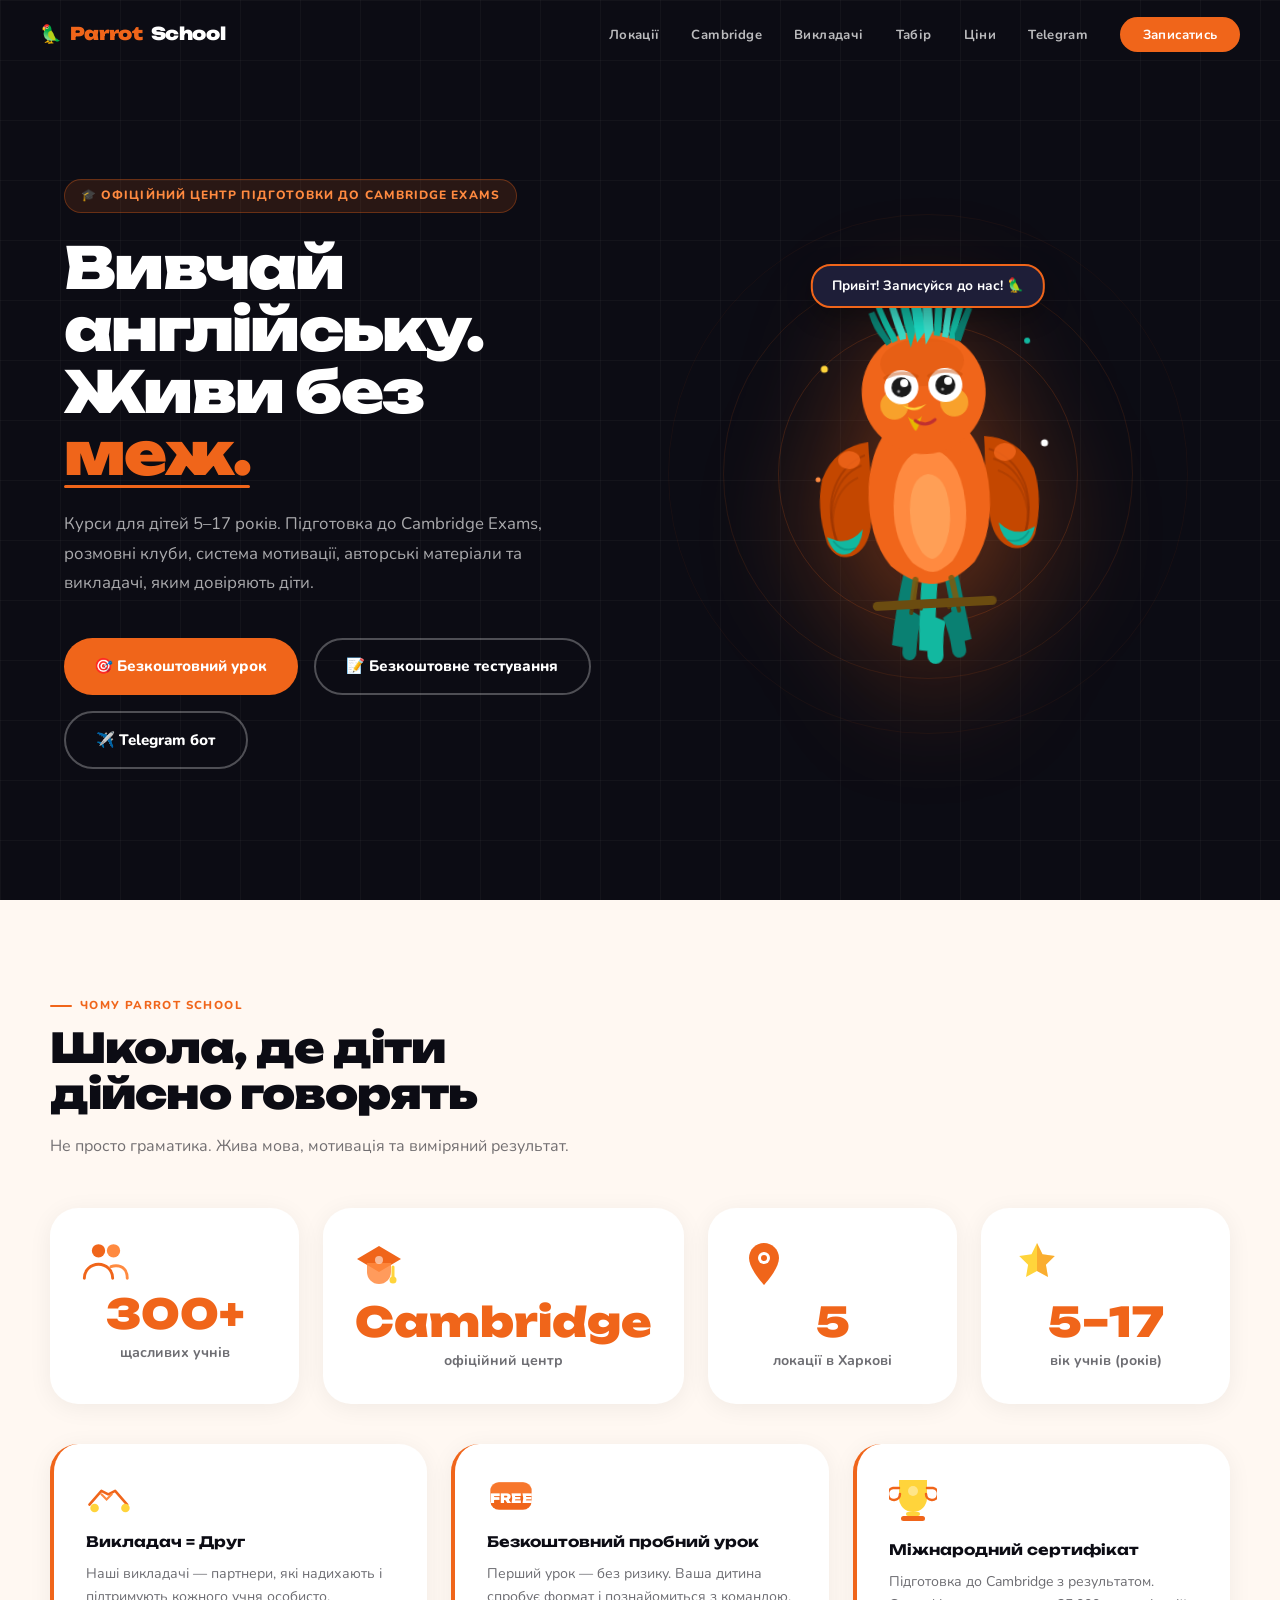
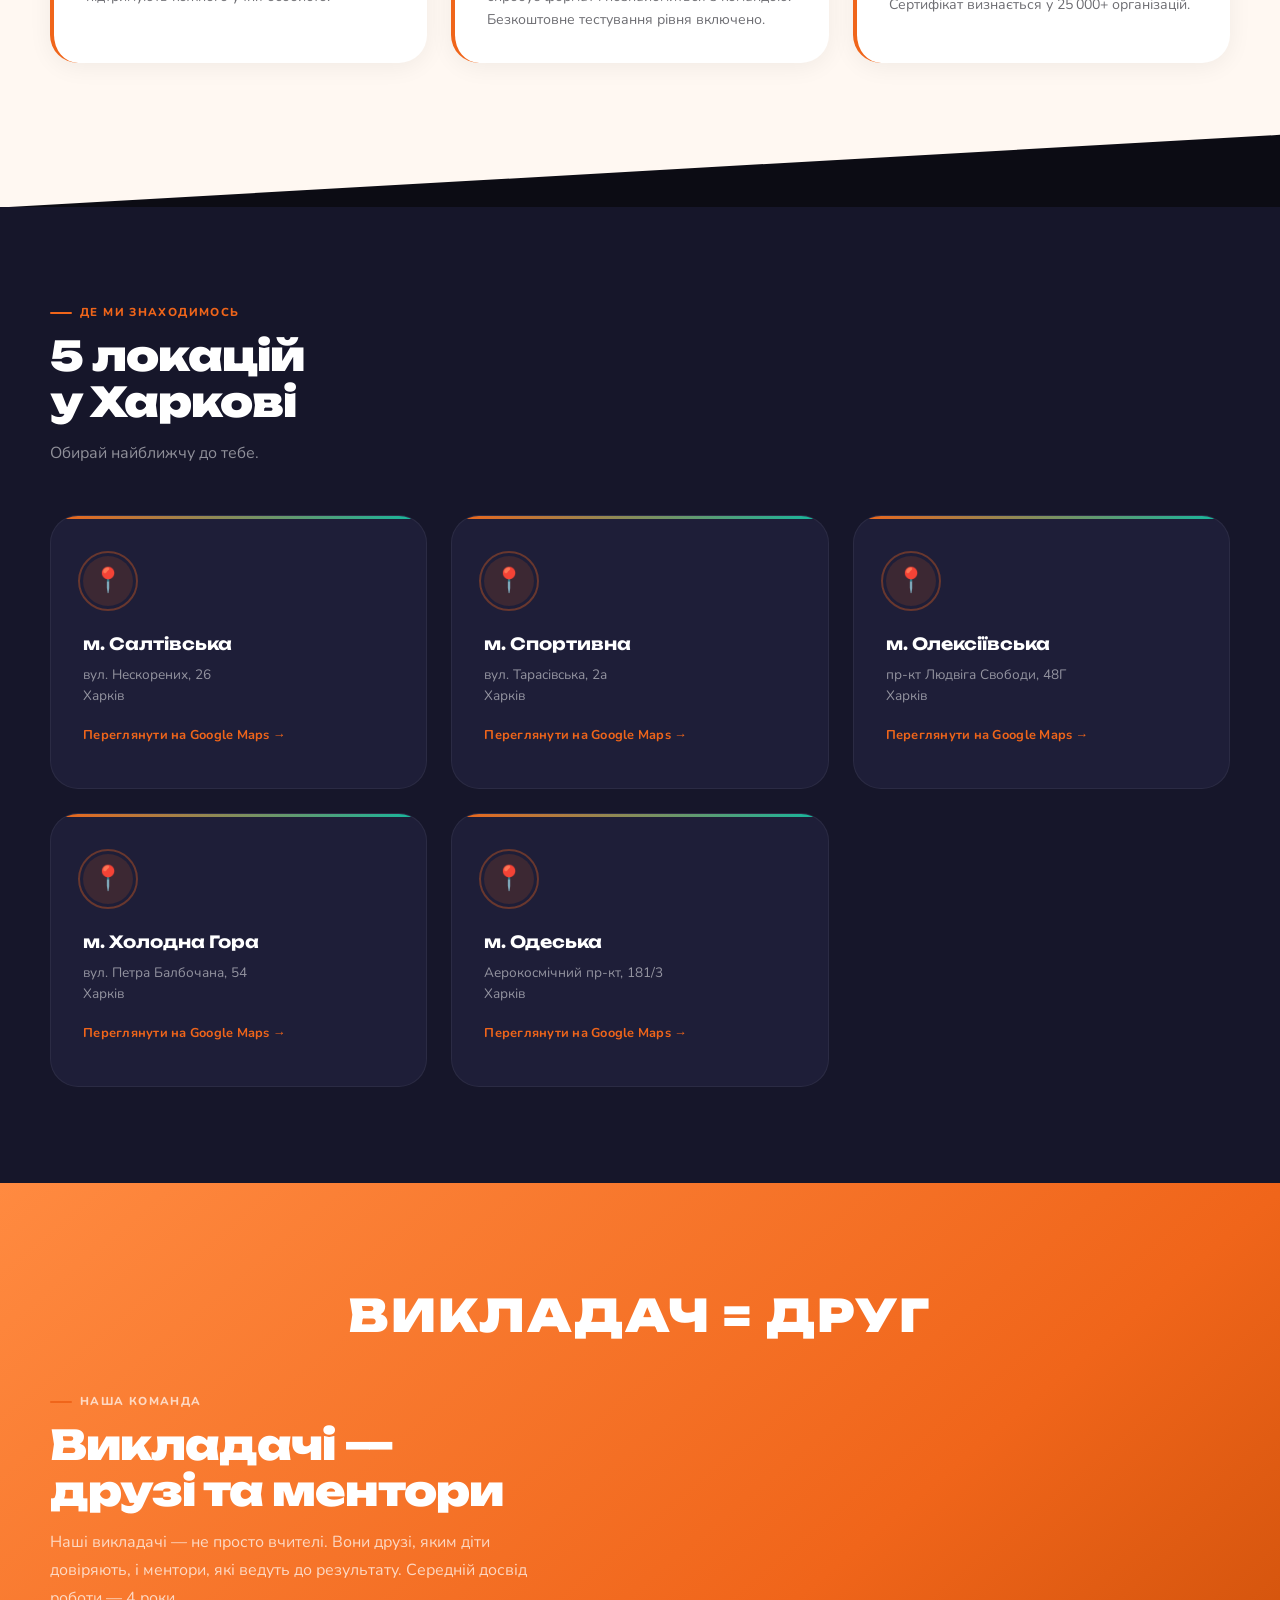
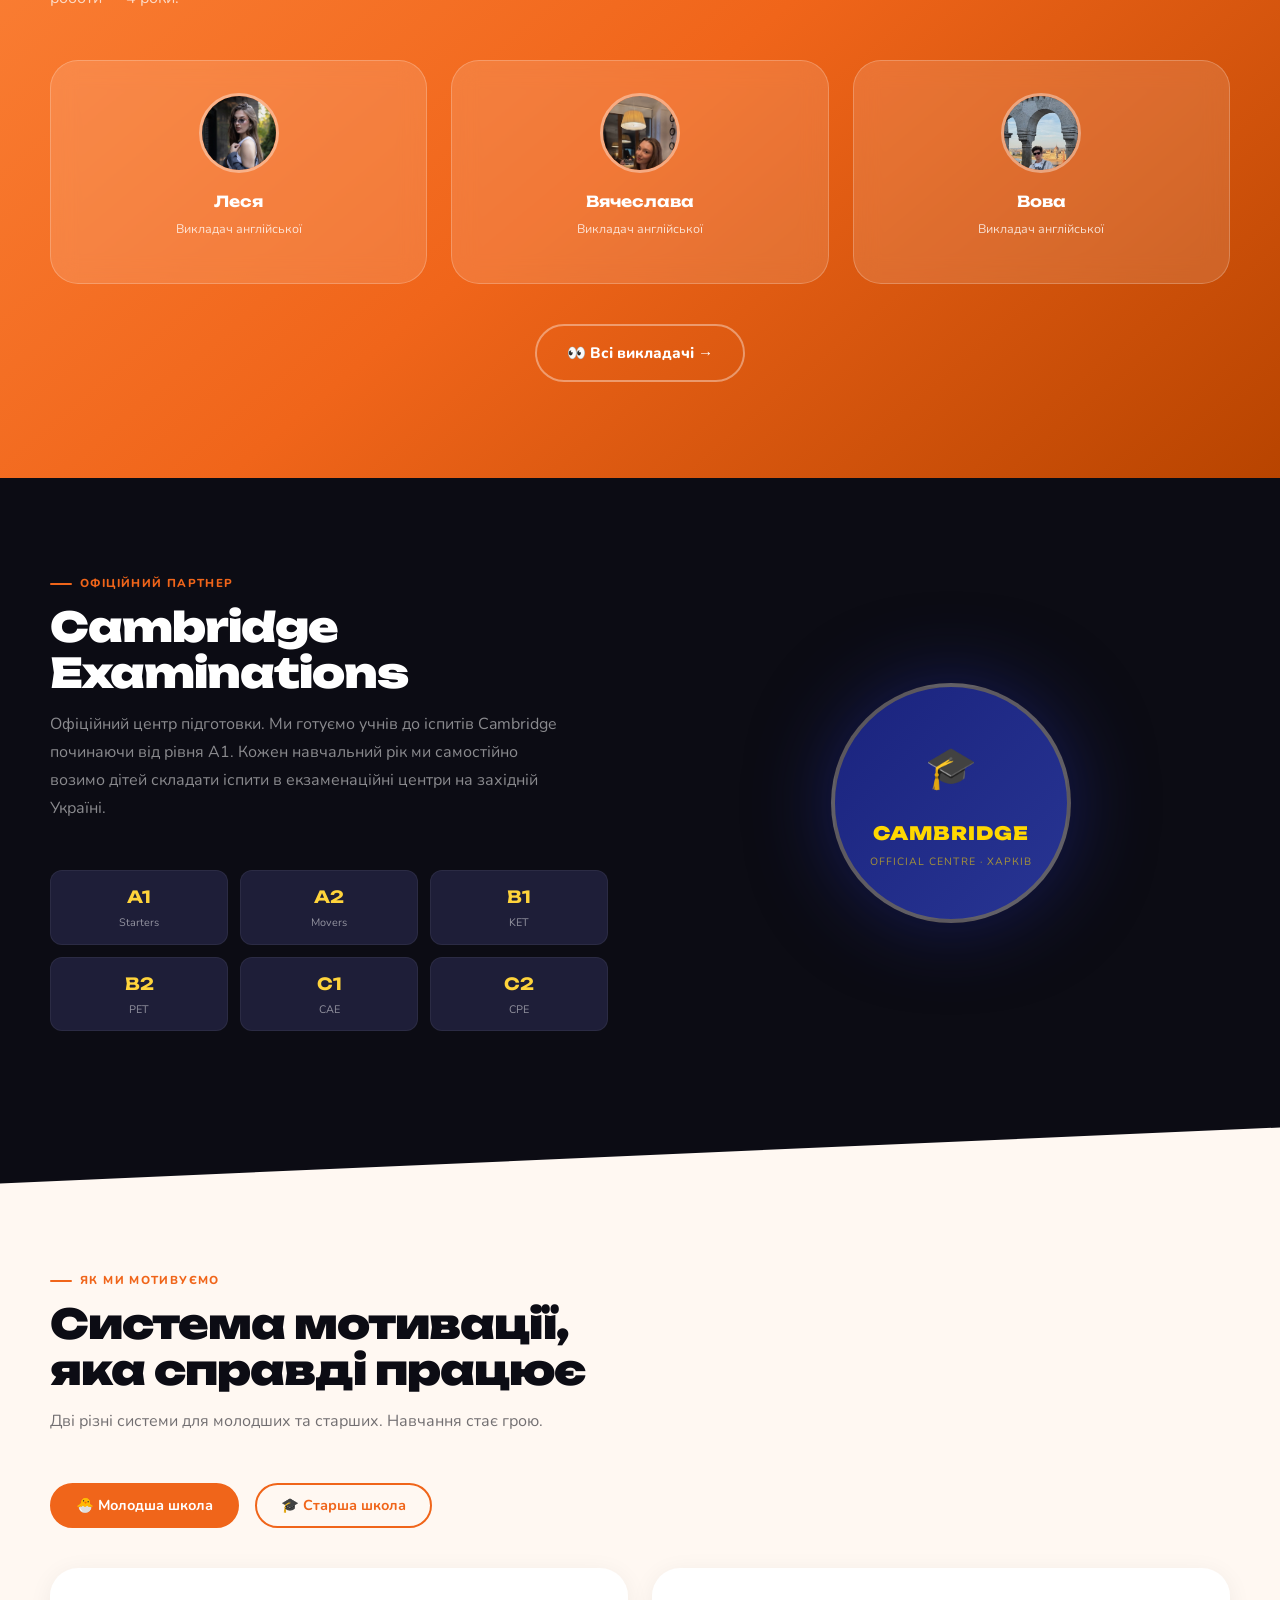
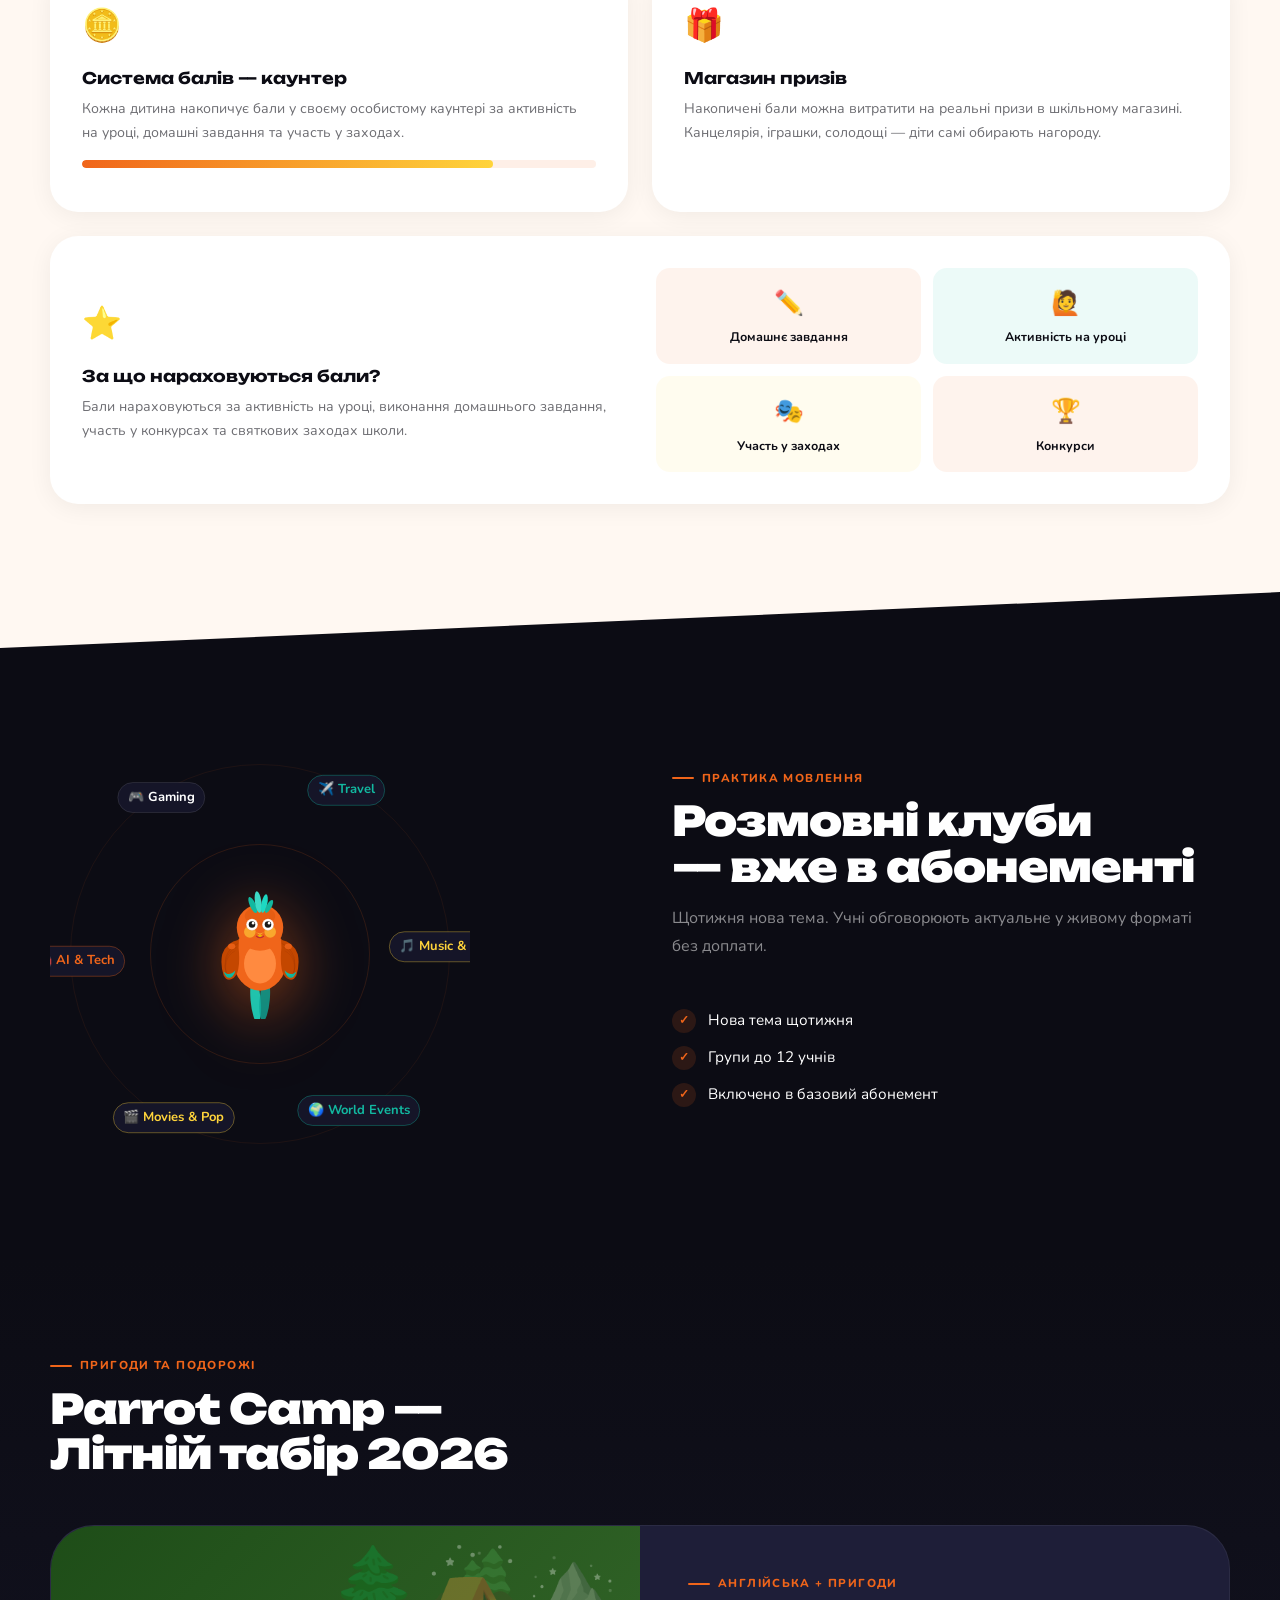
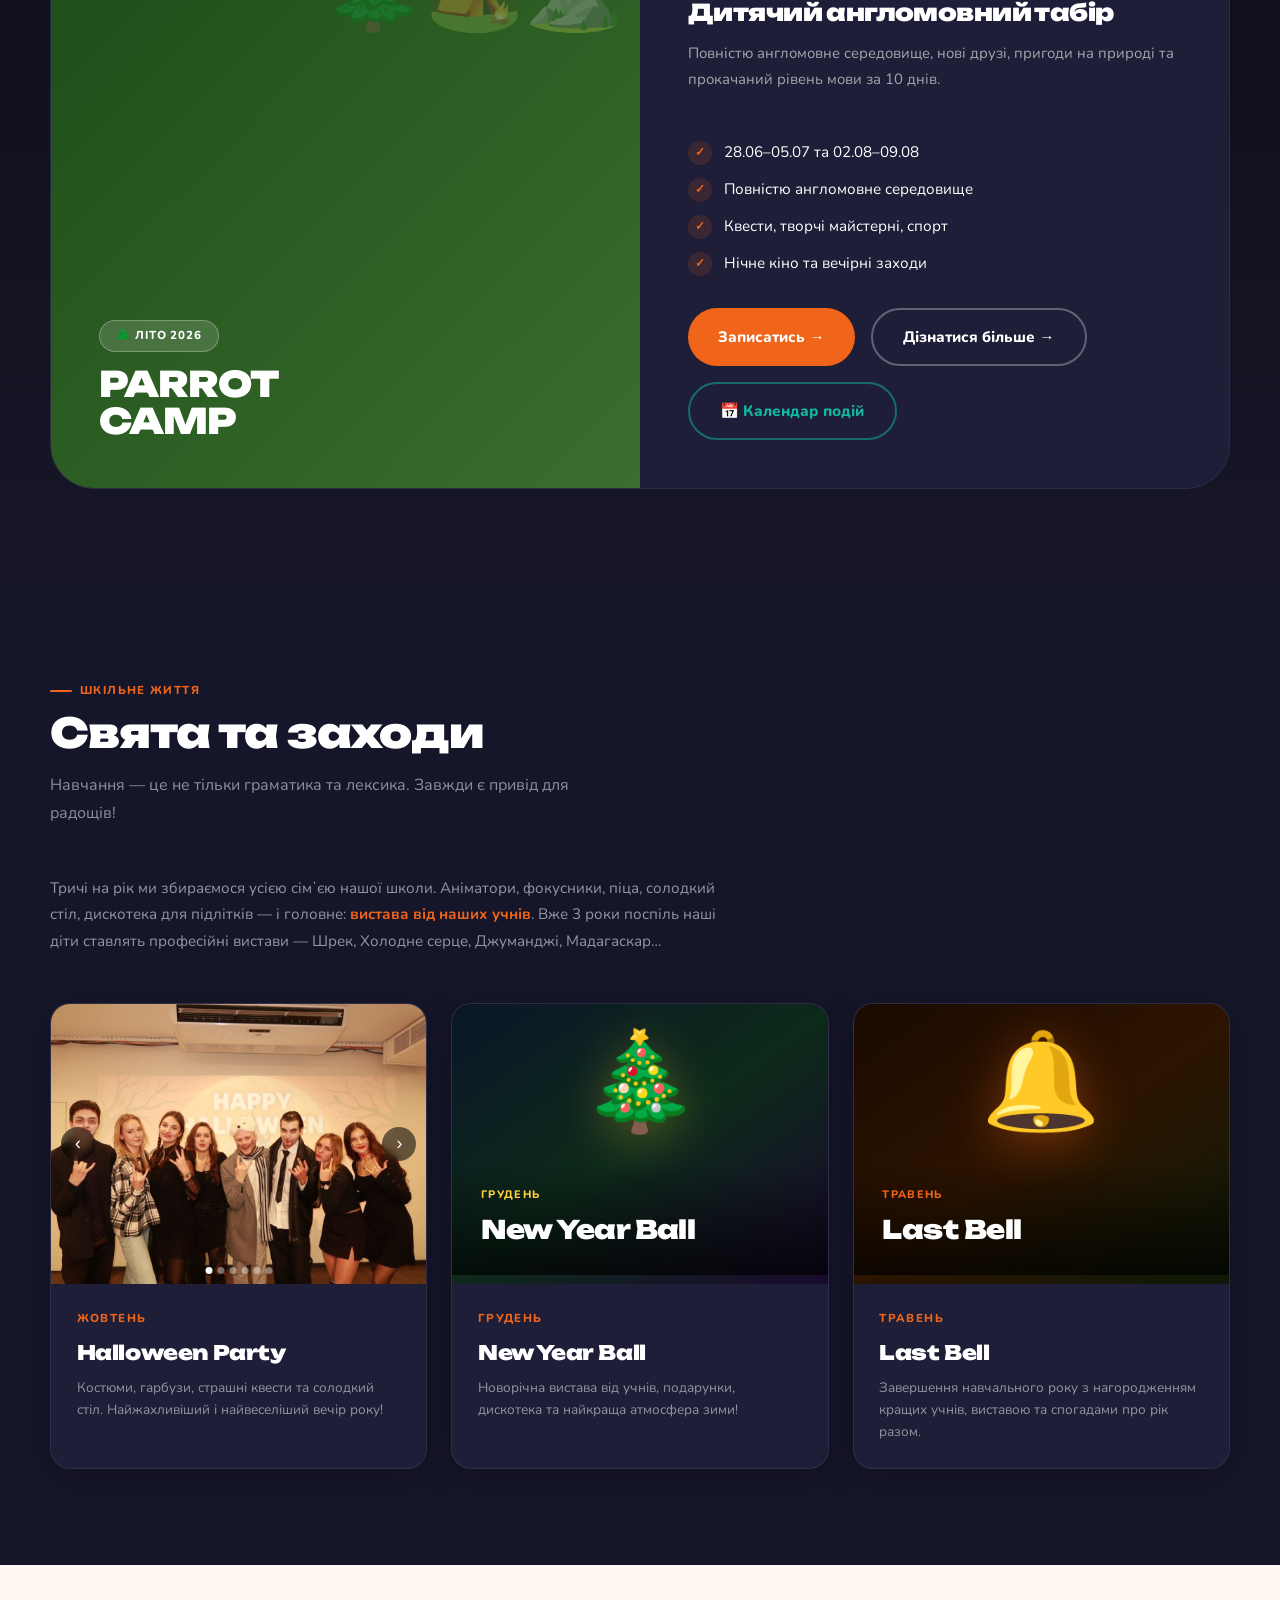
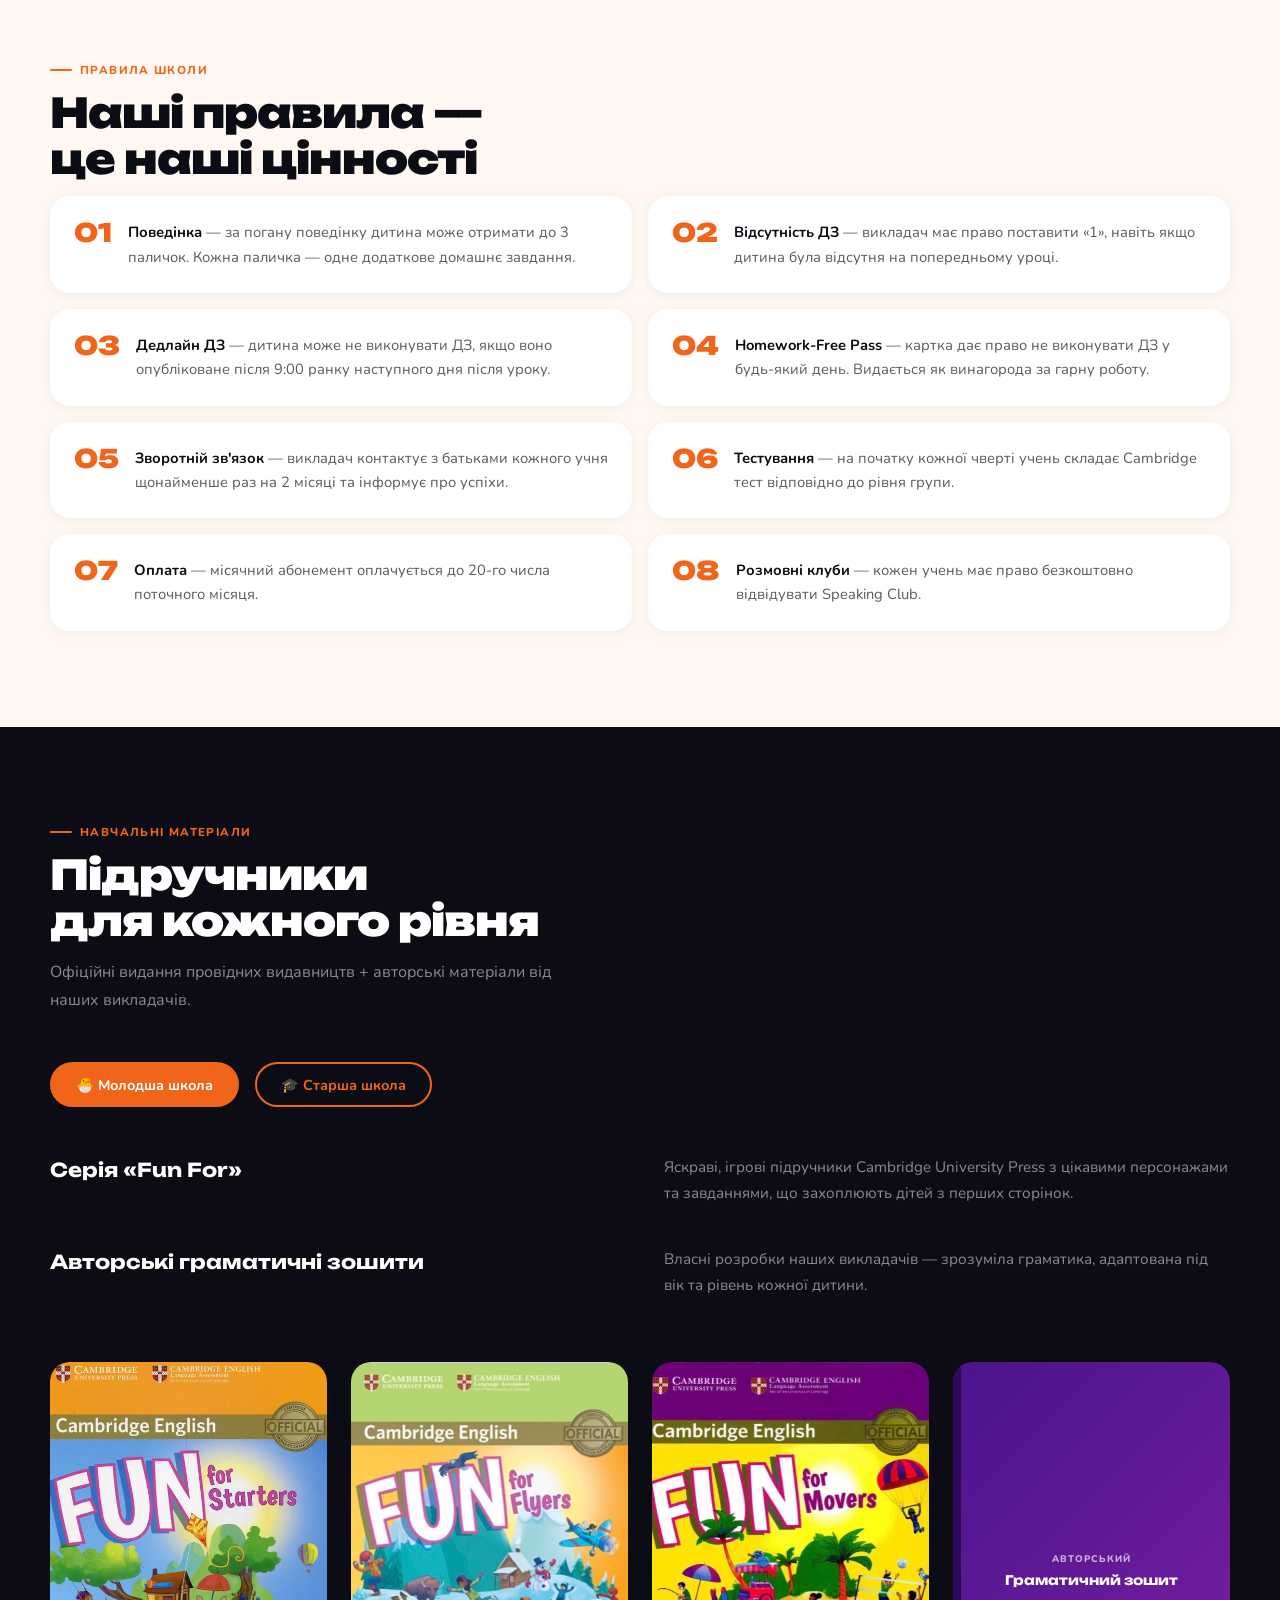
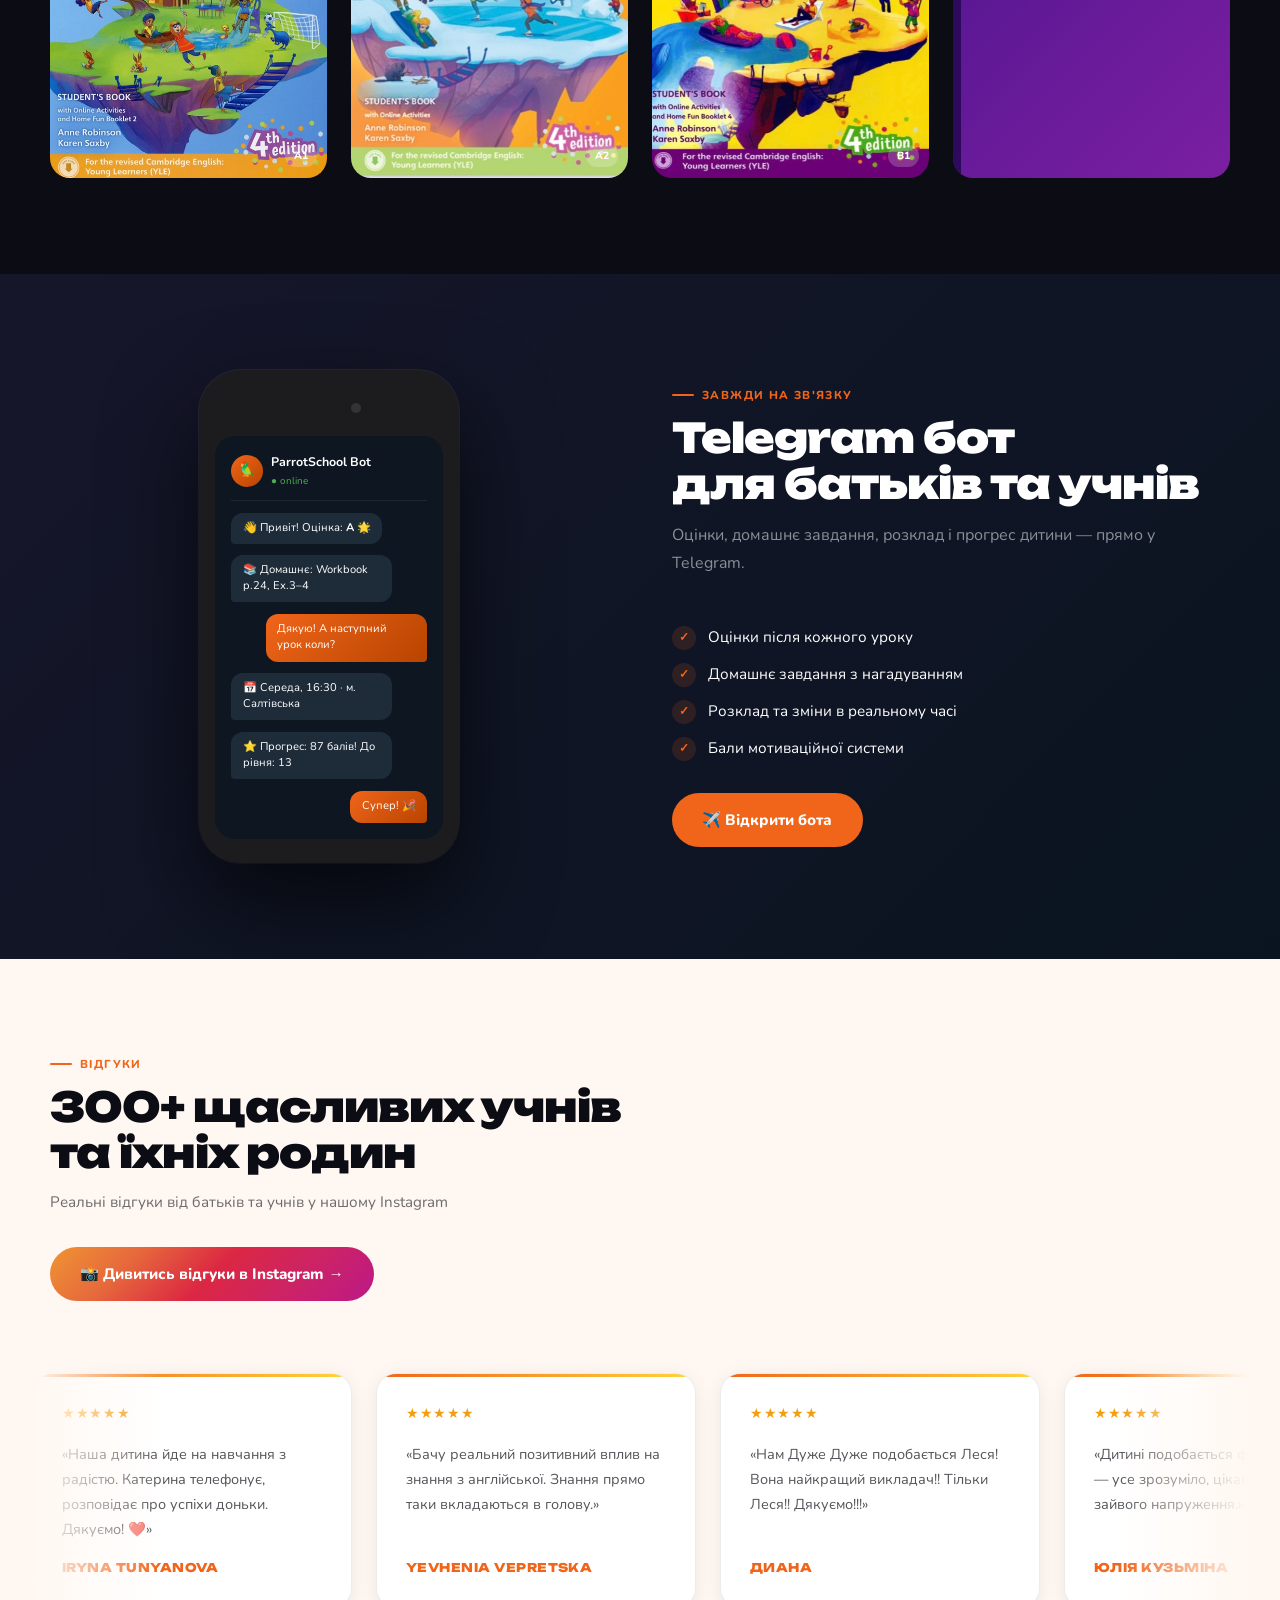
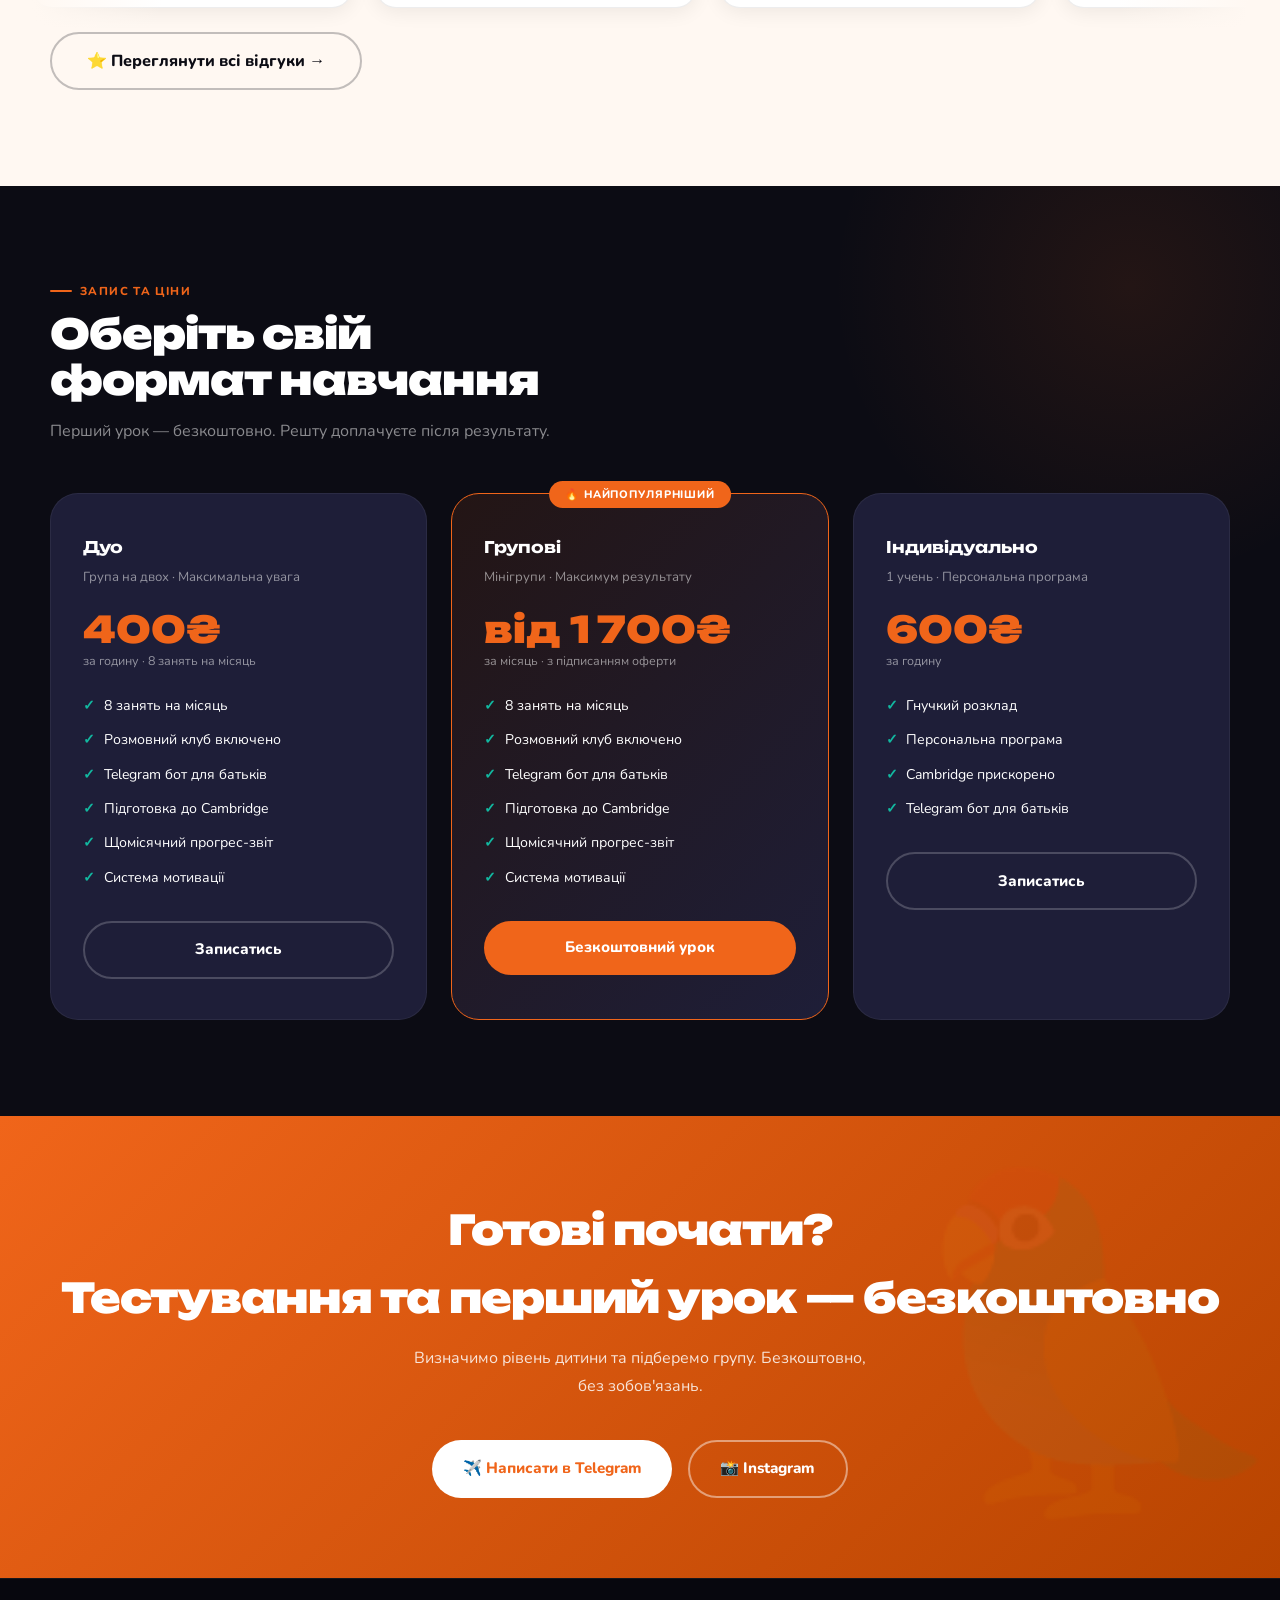
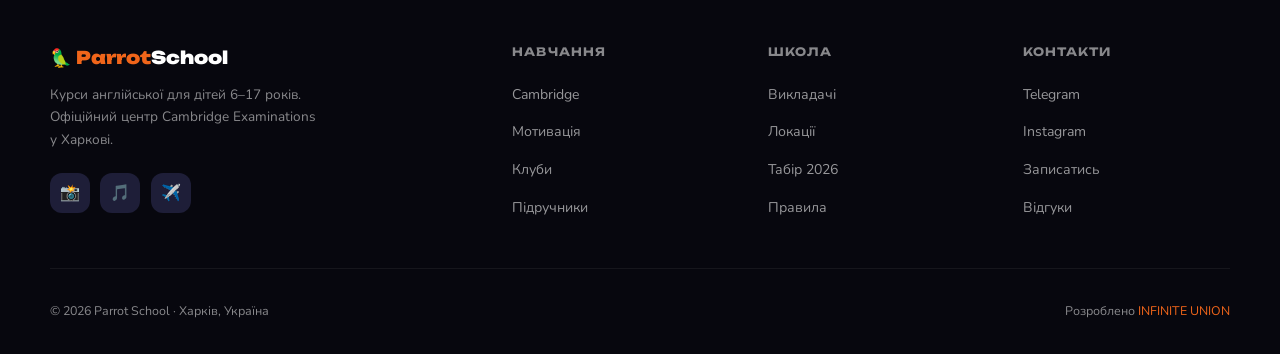
==== index.html @ 3d676e9a "feat: add enrollment form modal with Telegram bot integration" ====
<!DOCTYPE html>
<html lang="uk">
<head>
  <meta charset="UTF-8">
  <meta name="viewport" content="width=device-width, initial-scale=1.0">
  <title>Parrot School — Курси англійської для дітей | Cambridge | Харків</title>
  <meta name="description" content="Офіційний центр Cambridge Exams у Харкові. Діти 6–17 років. Безкоштовний пробний урок!">
  <link rel="canonical" href="https://parrotschool.com.ua/">
  <meta property="og:title" content="Parrot School — Cambridge | Харків">
  <meta property="og:description" content="Курси англійської. Діти 6–17. Три локації.">
  <meta property="og:type" content="website">
  <meta property="og:locale" content="uk_UA">
  <link rel="icon" type="image/svg+xml" href="favicon.svg">
  <link rel="shortcut icon" href="favicon.svg">
  <link rel="preconnect" href="https://fonts.googleapis.com">
  <link rel="preconnect" href="https://fonts.gstatic.com" crossorigin>
  <link href="https://fonts.googleapis.com/css2?family=Unbounded:wght@400;700;900&family=Nunito:wght@400;600;700;800&display=swap" rel="stylesheet">
  <script type="application/ld+json">{"@context":"https://schema.org","@type":"LanguageSchool","name":"Parrot School","url":"https://parrotschool.com.ua","address":{"@type":"PostalAddress","streetAddress":"вул. Героїв Праці, 26","addressLocality":"Харків","addressCountry":"UA"}}</script>

<style>
.hw-dot{width:7px;height:7px;border-radius:50%;background:rgba(255,255,255,.4);cursor:pointer;transition:background .3s}
.hw-dot.active{background:#fff}
</style>
</head>
<link rel="stylesheet" href="src/css/styles.css">
<body>
<a href="#main-content" class="skip-link">Перейти до основного контенту</a>
<nav class="nav" role="navigation" aria-label="Головна навігація">
  <a href="/" class="nav-logo" aria-label="Parrot School">🦜 <span>Parrot</span>School</a>
  <ul class="nav-links" id="nav-links" role="list">
    <li><a href="#locations">Локації</a></li>
    <li><a href="#cambridge">Cambridge</a></li>
    <li><a href="pages/vykladachi.html">Викладачі</a></li>
    <li><a href="pages/tabir.html">Табір</a></li>
    <li><a href="#pricing">Ціни</a></li>
    <li><a href="https://t.me/SchoolParrot_bot" rel="noopener noreferrer" target="_blank">Telegram</a></li>
    <li><a href="#pricing" class="nav-cta">Записатись</a></li>
  </ul>
  <button class="nav-burger" id="nav-burger" type="button" aria-label="Відкрити меню" aria-expanded="false" aria-controls="nav-links">
    <span></span><span></span><span></span>
  </button>
</nav>
<main id="main-content">
<!-- HERO -->
<section class="hero" aria-label="Головна секція">
  <div class="hero-bg" aria-hidden="true">
    <div class="orb orb1"></div><div class="orb orb2"></div><div class="orb orb3"></div>
    <div class="hero-grid"></div>
    <div id="particles"></div>
  </div>
  <div class="hero-content">
    <div class="eyebrow">🎓 Офіційний центр підготовки до Cambridge Exams</div>
    <h1 class="hero-title">Вивчай англійську.<br>Живи без <em>меж.</em></h1>
    <p class="hero-sub">Курси для дітей 5–17 років. Підготовка до Cambridge Exams, розмовні клуби, система мотивації, авторські матеріали та викладачі, яким довіряють діти.</p>
    <div class="hero-actions">
      <a href="#pricing" class="btn btn-primary">🎯 Безкоштовний урок</a>
      <a href="#pricing" class="btn btn-ghost">📝 Безкоштовне тестування</a>
      <a href="https://t.me/SchoolParrot_bot" class="btn btn-ghost" target="_blank" rel="noopener noreferrer">✈️ Telegram бот</a>
    </div>
  </div>
  <div class="hero-bird-wrap" aria-hidden="true">
  <div class="ring ring1"></div>
  <div class="ring ring2"></div>
  <div class="ring ring3"></div>
  <svg id="hero-parrot" class="parrot-svg" viewBox="0 0 320 420" xmlns="http://www.w3.org/2000/svg" style="width:340px;height:420px;filter:drop-shadow(0 28px 60px rgba(240,101,26,.42));animation:parrot-f 4.2s ease-in-out infinite;cursor:pointer"><g style="transform-origin:160px 320px;animation:tail-wave 3.6s ease-in-out infinite"><path d="M140 300 Q128 340 122 380 Q130 360 140 350 Q134 366 132 388" fill="none" stroke="#0a8072" stroke-width="14" stroke-linecap="round"/><path d="M158 302 Q152 344 150 386 Q156 364 162 356 Q158 372 158 392" fill="none" stroke="#12B8A0" stroke-width="16" stroke-linecap="round"/><path d="M176 300 Q182 340 188 378 Q182 360 174 352 Q180 368 182 388" fill="none" stroke="#0a8072" stroke-width="14" stroke-linecap="round"/></g><g style="transform-origin:100px 210px;animation:wing-l 1.3s ease-in-out infinite"><path d="M102 175 Q68 178 54 210 Q46 240 56 275 Q64 292 80 288 Q96 282 100 260 Q104 225 102 185Z" fill="#c44700"/><path d="M98 188 Q74 196 64 224 Q57 248 66 275" stroke="#9a3500" stroke-width="2" fill="none" opacity=".6"/><path d="M94 198 Q72 206 64 232 Q58 254 68 278" stroke="#9a3500" stroke-width="2" fill="none" opacity=".5"/><path d="M90 210 Q70 218 64 242 Q59 262 70 282" stroke="#9a3500" stroke-width="2" fill="none" opacity=".4"/><path d="M56 268 Q62 290 78 285 Q90 278 92 262 Q80 275 66 272Z" fill="#12B8A0"/><path d="M62 272 Q70 285 84 280" stroke="#0a8072" stroke-width="1.5" fill="none" opacity=".5"/><ellipse cx="82" cy="192" rx="11" ry="9" fill="#F0651A" opacity=".85"/></g><g style="transform-origin:220px 210px;animation:wing-r 1.3s ease-in-out infinite .12s"><path d="M218 175 Q252 178 266 210 Q274 240 264 275 Q256 292 240 288 Q224 282 220 260 Q216 225 218 185Z" fill="#c44700"/><path d="M222 188 Q246 196 256 224 Q263 248 254 275" stroke="#9a3500" stroke-width="2" fill="none" opacity=".6"/><path d="M226 198 Q248 206 256 232 Q262 254 252 278" stroke="#9a3500" stroke-width="2" fill="none" opacity=".5"/><path d="M230 210 Q250 218 256 242 Q261 262 250 282" stroke="#9a3500" stroke-width="2" fill="none" opacity=".4"/><path d="M264 268 Q258 290 242 285 Q230 278 228 262 Q240 275 254 272Z" fill="#12B8A0"/><path d="M258 272 Q250 285 236 280" stroke="#0a8072" stroke-width="1.5" fill="none" opacity=".5"/><ellipse cx="238" cy="192" rx="11" ry="9" fill="#F0651A" opacity=".85"/></g><path d="M160 150 Q108 150 100 220 Q96 270 118 300 Q140 320 160 320 Q180 320 202 300 Q224 270 220 220 Q212 150 160 150Z" fill="#F0651A" style="animation:body-breathe 4s ease-in-out infinite"/><path d="M160 185 Q128 188 124 240 Q122 275 140 298 Q152 308 160 308 Q168 308 180 298 Q198 275 196 240 Q192 188 160 185Z" fill="#FF8A40"/><path d="M160 210 Q142 212 140 245 Q139 270 150 288 Q156 295 160 295 Q164 295 170 288 Q181 270 180 245 Q178 212 160 210Z" fill="#FFA860" opacity=".7"/><g opacity=".9"><path d="M142 315 L138 338" stroke="#7a5c12" stroke-width="6" stroke-linecap="round"/><path d="M138 338 L128 342 M138 338 L136 348 M138 338 L146 344" stroke="#5a3c08" stroke-width="4" stroke-linecap="round"/><path d="M178 315 L182 338" stroke="#7a5c12" stroke-width="6" stroke-linecap="round"/><path d="M182 338 L192 342 M182 338 L184 348 M182 338 L174 344" stroke="#5a3c08" stroke-width="4" stroke-linecap="round"/></g><rect x="98" y="335" width="124" height="9" rx="4.5" fill="#6b4c10"/><g style="transform-origin:160px 130px;animation:head-bob 4.2s ease-in-out infinite 1.1s"><circle cx="160" cy="128" r="62" fill="#F0651A"/><ellipse cx="160" cy="98" rx="42" ry="24" fill="#c44700" opacity=".2"/><circle cx="130" cy="140" r="14" fill="#FFD43B" opacity=".55"/><circle cx="190" cy="140" r="14" fill="#FFD43B" opacity=".55"/><path d="M128 78 Q118 62 112 46 Q116 62 124 72 Z" fill="#0a8072" stroke="#0a8072" stroke-width="6" stroke-linecap="round"/><path d="M134 76 Q124 56 118 36 Q124 56 132 70 Z" fill="#12B8A0" stroke="#12B8A0" stroke-width="6" stroke-linecap="round"/><path d="M142 74 Q134 50 130 28 Q136 52 142 68 Z" fill="#3DDAC6" stroke="#3DDAC6" stroke-width="6" stroke-linecap="round"/><path d="M150 72 Q144 46 142 22 Q148 48 152 66 Z" fill="#12B8A0" stroke="#12B8A0" stroke-width="6" stroke-linecap="round"/><path d="M158 71 Q154 42 154 16 Q160 44 162 66 Z" fill="#1DD9C3" stroke="#1DD9C3" stroke-width="6" stroke-linecap="round"/><path d="M167 71 Q165 42 168 16 Q170 44 170 66 Z" fill="#3DDAC6" stroke="#3DDAC6" stroke-width="6" stroke-linecap="round"/><path d="M176 72 Q178 46 182 22 Q180 48 178 66 Z" fill="#12B8A0" stroke="#12B8A0" stroke-width="6" stroke-linecap="round"/><path d="M184 74 Q188 50 194 28 Q188 52 186 68 Z" fill="#3DDAC6" stroke="#3DDAC6" stroke-width="6" stroke-linecap="round"/><path d="M191 76 Q197 56 204 36 Q196 56 192 70 Z" fill="#12B8A0" stroke="#12B8A0" stroke-width="6" stroke-linecap="round"/><path d="M197 78 Q203 62 210 46 Q202 62 197 72 Z" fill="#0a8072" stroke="#0a8072" stroke-width="6" stroke-linecap="round"/><circle cx="138" cy="122" r="17" fill="white"/><circle cx="138" cy="122" r="10" fill="#1a1a1a"/><circle cx="141" cy="118" r="4" fill="white"/><circle cx="135" cy="126" r="1.5" fill="rgba(255,255,255,.6)"/><path d="M122 112 Q138 104 154 112" stroke="#c44700" stroke-width="3.5" fill="none" stroke-linecap="round" opacity=".45"/><circle cx="182" cy="122" r="17" fill="white"/><circle cx="182" cy="122" r="10" fill="#1a1a1a"/><circle cx="185" cy="118" r="4" fill="white"/><circle cx="179" cy="126" r="1.5" fill="rgba(255,255,255,.6)"/><path d="M166 112 Q182 104 198 112" stroke="#c44700" stroke-width="3.5" fill="none" stroke-linecap="round" opacity=".45"/><path id="beak-upper" d="M148 144 Q160 154 172 144 Q165 150 160 152 Q155 150 148 144Z" fill="#FFD43B"/><path id="beak-lower" d="M153 152 Q160 154 167 152 Q162 160 160 161 Q158 160 153 152Z" fill="#e6b800"/><path id="parrot-smile" d="M150 156 Q160 164 170 156" stroke="#c03030" stroke-width="3" fill="none" stroke-linecap="round"/></g><circle cx="62" cy="100" r="3.5" fill="#FFD43B" style="animation:sparkle-anim 2.1s ease-in-out infinite"/><circle cx="266" cy="82" r="3" fill="#12B8A0" style="animation:sparkle-anim 2.7s ease-in-out infinite .55s"/><circle cx="278" cy="185" r="3.5" fill="white" style="animation:sparkle-anim 2.2s ease-in-out infinite 1.1s"/><circle cx="50" cy="210" r="2.5" fill="#FF8A40" style="animation:sparkle-anim 3s ease-in-out infinite .8s"/></svg>
</div>
</section>

<!-- STATS -->
<section class="section stats-sec" id="about">
  <div class="container">
    <div class="reveal">
      <p class="s-eye" style="color:var(--orange)">Чому Parrot School</p>
      <h2 class="s-title" style="color:var(--dark)">Школа, де діти<br>дійсно говорять</h2>
      <p class="s-sub" style="color:rgba(12,12,20,.58)">Не просто граматика. Жива мова, мотивація та виміряний результат.</p>
    </div>
    <div class="sg">
      <div class="sc reveal d1"><span class="sc-ico"><svg class="aico-svg" width="48" height="40" viewBox="0 0 56 48" xmlns="http://www.w3.org/2000/svg" aria-hidden="true"><circle cx="19" cy="13" r="8" fill="#F0651A" style="animation:ico-bob 2.2s ease-in-out infinite"/><circle cx="37" cy="13" r="8" fill="#FF8A40" style="animation:ico-bob 2.2s ease-in-out infinite .35s"/><path d="M2 46c0-9.4 7.6-17 17-17s17 7.6 17 17" stroke="#F0651A" stroke-width="3.5" fill="none" stroke-linecap="round"/><path d="M34 32c1.8-.7 3.8-1.1 6-1.1 8 0 13.5 5.5 13.5 15.1" stroke="#FF8A40" stroke-width="3.5" fill="none" stroke-linecap="round"/></svg></span><div class="sc-num" data-target="300" data-sfx="+">0</div><div class="sc-lbl">щасливих учнів</div></div>
      <div class="sc reveal d2"><span class="sc-ico"><svg class="aico-svg" width="48" height="48" viewBox="0 0 48 48" xmlns="http://www.w3.org/2000/svg" aria-hidden="true"><g style="animation:ico-tilt 3s ease-in-out infinite"><path d="M24 6L2 19l22 13 22-13z" fill="#F0651A"/><path d="M12 23v9a12 12 0 0024 0v-9" fill="#FF8A40" opacity=".85"/><circle cx="24" cy="20" r="4" fill="white" opacity=".55"/></g><path d="M38 27v11" stroke="#FFD43B" stroke-width="3" stroke-linecap="round"/><circle cx="38" cy="40" r="3.5" fill="#FFD43B" style="animation:ico-bob 2s ease-in-out infinite"/></svg></span><div class="sc-num">Cambridge</div><div class="sc-lbl">офіційний центр</div></div>
      <div class="sc reveal d3"><span class="sc-ico"><svg class="aico-svg" width="48" height="48" viewBox="0 0 48 48" xmlns="http://www.w3.org/2000/svg" aria-hidden="true"><path d="M24 3C15.7 3 9 9.7 9 18c0 11 15 27 15 27s15-16 15-27c0-8.3-6.7-15-15-15z" fill="#F0651A" style="animation:ico-bounce 2.4s ease-in-out infinite"/><circle cx="24" cy="18" r="6" fill="white"/><circle cx="24" cy="18" r="3" fill="#F0651A"/></svg></span><div class="sc-num" data-target="5" data-sfx="">0</div><div class="sc-lbl">локації в Харкові</div></div>
      <div class="sc reveal d4"><span class="sc-ico"><svg class="aico-svg" width="48" height="48" viewBox="0 0 48 48" xmlns="http://www.w3.org/2000/svg" aria-hidden="true"><path d="M24 3l5.5 11.2 12.3 1.8-8.9 8.7 2.1 12.2L24 31l-11 5.9 2.1-12.2L6.2 16l12.3-1.8z" fill="#FFD43B" style="animation:ico-spin-slow 3.5s ease-in-out infinite"/><path d="M24 3l5.5 11.2 12.3 1.8-8.9 8.7 2.1 12.2L24 31" fill="#F0651A" opacity=".35"/></svg></span><div class="sc-num">5–17</div><div class="sc-lbl">вік учнів (років)</div></div>
    </div>
    <div class="why-g">
      <div class="wc reveal d1"><span class="wc-ico"><svg class="aico-svg" width="48" height="40" viewBox="0 0 56 44" xmlns="http://www.w3.org/2000/svg" aria-hidden="true"><g style="animation:ico-wave 2.8s ease-in-out infinite"><path d="M4 32L18 16l8 4 8-4 14 16" stroke="#F0651A" stroke-width="3" fill="none" stroke-linecap="round" stroke-linejoin="round"/><path d="M18 20l6 6 6-6" stroke="#FF8A40" stroke-width="2.5" fill="none" stroke-linecap="round"/></g><circle cx="10" cy="36" r="5" fill="#FFD43B" style="animation:ico-bob 2s ease-in-out infinite .2s"/><circle cx="46" cy="36" r="5" fill="#FFD43B" style="animation:ico-bob 2s ease-in-out infinite .5s"/></svg></span><div class="wc-t">Викладач = Друг</div><p class="wc-p">Наші викладачі — партнери, які надихають і підтримують кожного учня особисто.</p></div>
      <div class="wc reveal d2"><span class="wc-ico"><svg class="aico-svg" width="48" height="40" viewBox="0 0 56 44" xmlns="http://www.w3.org/2000/svg" aria-hidden="true"><rect x="4" y="6" width="48" height="32" rx="10" fill="#F0651A" style="animation:ico-pulse-scale 2.5s ease-in-out infinite"/><rect x="4" y="6" width="48" height="16" rx="10" fill="#FF8A40" opacity=".5"/><text x="28" y="30" text-anchor="middle" font-family="Unbounded,sans-serif" font-weight="900" font-size="15" fill="white" letter-spacing=".5">FREE</text></svg></span><div class="wc-t">Безкоштовний пробний урок</div><p class="wc-p">Перший урок — без ризику. Ваша дитина спробує формат і познайомиться з командою. Безкоштовне тестування рівня включено.</p></div>
      <div class="wc reveal d3"><span class="wc-ico"><svg class="aico-svg" width="48" height="48" viewBox="0 0 48 48" xmlns="http://www.w3.org/2000/svg" aria-hidden="true"><g style="animation:ico-bob 2.2s ease-in-out infinite"><path d="M10 4h28v18a14 14 0 01-28 0V4z" fill="#FFD43B"/><path d="M10 12H4a6 6 0 107 6M38 12h6a6 6 0 11-7 6" stroke="#F0651A" stroke-width="2.5" fill="none" stroke-linecap="round"/><circle cx="24" cy="15" r="5" fill="white" opacity=".4"/></g><rect x="17" y="36" width="14" height="4" rx="2" fill="#FFD43B"/><rect x="12" y="40" width="24" height="5" rx="2.5" fill="#F0651A"/></svg></span><div class="wc-t">Міжнародний сертифікат</div><p class="wc-p">Підготовка до Cambridge з результатом. Сертифікат визнається у 25&thinsp;000+ організацій.</p></div>
    </div>
  </div>
</section>

<!-- LOCATIONS -->
<section class="section loc-sec" id="locations">
  <div class="container">
    <div class="reveal">
      <p class="s-eye">Де ми знаходимось</p>
      <h2 class="s-title">5 локацій<br>у Харкові</h2>
      <p class="s-sub">Обирай найближчу до тебе.</p>
    </div>
    <div class="loc-g" style="grid-template-columns:repeat(3,1fr)">
      <div class="lc reveal d1"><div class="lc-pin" aria-hidden="true">📍</div><div class="lc-name">м. Салтівська</div><div class="lc-addr">вул. Нескорених, 26<br>Харків</div><a href="https://maps.google.com/?q=Нескорених+26+Харків" class="maps-btn" target="_blank" rel="noopener noreferrer">Переглянути на Google Maps →</a></div>
      <div class="lc reveal d2"><div class="lc-pin" aria-hidden="true">📍</div><div class="lc-name">м. Спортивна</div><div class="lc-addr">вул. Тарасівська, 2а<br>Харків</div><a href="https://maps.google.com/?q=Тарасівська+2а+Харків" class="maps-btn" target="_blank" rel="noopener noreferrer">Переглянути на Google Maps →</a></div>
      <div class="lc reveal d3"><div class="lc-pin" aria-hidden="true">📍</div><div class="lc-name">м. Олексіївська</div><div class="lc-addr">пр-кт Людвіга Свободи, 48Г<br>Харків</div><a href="https://maps.google.com/?q=Людвіга+Свободи+48Г+Харків" class="maps-btn" target="_blank" rel="noopener noreferrer">Переглянути на Google Maps →</a></div>
      <div class="lc reveal d1"><div class="lc-pin" aria-hidden="true">📍</div><div class="lc-name">м. Холодна Гора</div><div class="lc-addr">вул. Петра Балбочана, 54<br>Харків</div><a href="https://maps.google.com/?q=Петра+Балбочана+54+Харків" class="maps-btn" target="_blank" rel="noopener noreferrer">Переглянути на Google Maps →</a></div>
      <div class="lc reveal d2"><div class="lc-pin" aria-hidden="true">📍</div><div class="lc-name">м. Одеська</div><div class="lc-addr">Аерокосмічний пр-кт, 181/3<br>Харків</div><a href="https://maps.google.com/?q=Аерокосмічний+проспект+181+Харків" class="maps-btn" target="_blank" rel="noopener noreferrer">Переглянути на Google Maps →</a></div>
    </div>
  </div>
</section>

<!-- TEACHERS -->
<section class="section teach-sec" id="teachers">
  <div class="container">
    <div class="teach-motto reveal" aria-hidden="true">ВИКЛАДАЧ&nbsp;=&nbsp;ДРУГ</div>
    <div class="reveal"><p class="s-eye" style="color:rgba(255,255,255,.7)">Наша команда</p><h2 class="s-title">Викладачі —<br>друзі та ментори</h2><p class="s-sub" style="color:rgba(255,255,255,.72)">Наші викладачі — не просто вчителі. Вони друзі, яким діти довіряють, і ментори, які ведуть до результату. Середній досвід роботи — 4 роки.</p></div>
    <div class="teach-g">
      <div class="tc reveal d1"><div class="tc-av" style="background:none;padding:0"><img src="assets/teachers/lesya.jpg" alt="Леся" style="width:100%;height:100%;object-fit:cover;object-position:top;border-radius:50%;display:block"></div><div class="tc-name">Леся</div><div class="tc-lvl">Викладач англійської</div></div>
      <div class="tc reveal d2"><div class="tc-av" style="background:none;padding:0"><img src="assets/teachers/vyacheslava.jpg" alt="Вячеслава" style="width:100%;height:100%;object-fit:cover;object-position:top;border-radius:50%;display:block"></div><div class="tc-name">Вячеслава</div><div class="tc-lvl">Викладач англійської</div></div>
      <div class="tc reveal d3"><div class="tc-av" style="background:none;padding:0"><img src="assets/teachers/vova.jpg" alt="Вова" style="width:100%;height:100%;object-fit:cover;object-position:top;border-radius:50%;display:block"></div><div class="tc-name">Вова</div><div class="tc-lvl">Викладач англійської</div></div>
    </div>
    <div style="text-align:center;margin-top:2.5rem" class="reveal"><a href="pages/vykladachi.html" class="btn btn-ghost" style="border-color:rgba(255,255,255,.38)">👀 Всі викладачі →</a></div>
  </div>
</section>

<!-- CAMBRIDGE -->
<section class="section cam-sec" id="cambridge">
  <div class="container">
    <div class="cam-in">
      <div class="reveal-l">
        <p class="s-eye">Офіційний партнер</p>
        <h2 class="s-title">Cambridge<br>Examinations</h2>
        <p class="s-sub">Офіційний центр підготовки. Ми готуємо учнів до іспитів Cambridge починаючи від рівня A1. Кожен навчальний рік ми самостійно возимо дітей складати іспити в екзаменаційні центри на західній Україні.</p>
        <div class="lvls-g">
          <div class="lvl reveal d1"><div class="lvl-code">A1</div><div class="lvl-name">Starters</div></div>
          <div class="lvl reveal d2"><div class="lvl-code">A2</div><div class="lvl-name">Movers</div></div>
          <div class="lvl reveal d3"><div class="lvl-code">B1</div><div class="lvl-name">KET</div></div>
          <div class="lvl reveal d1"><div class="lvl-code">B2</div><div class="lvl-name">PET</div></div>
          <div class="lvl reveal d2"><div class="lvl-code">C1</div><div class="lvl-name">CAE</div></div>
          <div class="lvl reveal d3"><div class="lvl-code">C2</div><div class="lvl-name">CPE</div></div>
        </div>
      </div>
      <div class="cam-seal-wrap reveal-r">
        <div class="cam-seal" role="img" aria-label="Cambridge офіційний центр">
          <div style="font-size:2.6rem;margin-bottom:.45rem">🎓</div>
          <div class="cam-seal-t">CAMBRIDGE</div>
          <div class="cam-seal-s">Official Centre · Харків</div>
        </div>
      </div>
    </div>
  </div>
</section>

<!-- MOTIVATION -->
<section class="section mot-sec" id="motivation">
  <div class="container">
    <div class="reveal">
      <p class="s-eye">Як ми мотивуємо</p>
      <h2 class="s-title" style="color:var(--dark)">Система мотивації,<br>яка справді працює</h2>
      <p class="s-sub" style="color:rgba(12,12,20,.58)">Дві різні системи для молодших та старших. Навчання стає грою.</p>
    </div>

    <div class="mot-tabs reveal">
      <button class="mot-tab active" onclick="switchTab('junior')">🐣 Молодша школа</button>
      <button class="mot-tab" onclick="switchTab('senior')">🎓 Старша школа</button>
    </div>

    <!-- МОЛОДША -->
    <div id="tab-junior" class="mot-content">
      <div class="mot-g">
        <div class="mc reveal d1">
          <div style="font-size:2rem;margin-bottom:.75rem">🪙</div>
          <div class="mc-t">Система балів — каунтер</div>
          <p class="mc-p">Кожна дитина накопичує бали у своєму особистому каунтері за активність на уроці, домашні завдання та участь у заходах.</p>
          <div class="pb-wrap" style="margin-top:1rem"><div class="pb-fill" style="--w:80%"></div></div>
        </div>
        <div class="mc reveal d2">
          <div style="font-size:2rem;margin-bottom:.75rem">🎁</div>
          <div class="mc-t">Магазин призів</div>
          <p class="mc-p">Накопичені бали можна витратити на реальні призи в шкільному магазині. Канцелярія, іграшки, солодощі — діти самі обирають нагороду.</p>
        </div>
        <div class="mc mc-big reveal d3">
          <div>
            <div style="font-size:2rem;margin-bottom:.75rem">⭐</div>
            <div class="mc-t">За що нараховуються бали?</div>
            <p class="mc-p">Бали нараховуються за активність на уроці, виконання домашнього завдання, участь у конкурсах та святкових заходах школи.</p>
          </div>
          <div class="mot-mini-g">
            <div class="mot-mini" style="background:rgba(240,101,26,.08)"><span class="mot-mini-ico">✏️</span><div class="mot-mini-t">Домашнє завдання</div></div>
            <div class="mot-mini" style="background:rgba(18,184,160,.08)"><span class="mot-mini-ico">🙋</span><div class="mot-mini-t">Активність на уроці</div></div>
            <div class="mot-mini" style="background:rgba(255,212,59,.08)"><span class="mot-mini-ico">🎭</span><div class="mot-mini-t">Участь у заходах</div></div>
            <div class="mot-mini" style="background:rgba(240,101,26,.08)"><span class="mot-mini-ico">🏆</span><div class="mot-mini-t">Конкурси</div></div>
          </div>
        </div>
      </div>
    </div>

    <!-- СТАРША -->
    <div id="tab-senior" class="mot-content" style="display:none">
      <div class="mot-g">
        <div class="mc reveal d1">
          <div class="stars" aria-label="5 зірок"><span class="star">⭐</span><span class="star">⭐</span><span class="star">⭐</span><span class="star">⭐</span><span class="star">⭐</span></div>
          <div class="mc-t">Оцінки в Telegram боті</div>
          <p class="mc-p">Учні отримують оцінки від 1 до 12 за різні формати роботи. Батьки бачать оцінки в реальному часі через Telegram бот.</p>
          <div class="pb-wrap"><div class="pb-fill" style="--w:76%"></div></div>
        </div>
        <div class="mc reveal d2">
          <div style="font-size:2rem;margin-bottom:.75rem">🎟️</div>
          <div class="mc-t">Homework Free Pass</div>
          <p class="mc-p">Учні із середнім балом <strong>10 і вище</strong> щомісяця отримують картку Homework Free Pass — звільнення від одного домашнього завдання на власний розсуд.</p>
        </div>
        <div class="mc reveal d3">
          <div style="font-size:2rem;margin-bottom:.75rem">🎬</div>
          <div class="mc-t">Нагорода за відмінність</div>
          <p class="mc-p">Три оцінки "12" поспіль — і учень отримує безкоштовний похід у кінотеатр або батутний центр разом із викладачем!</p>
        </div>
        <div class="mc reveal d2">
          <div style="font-size:2rem;margin-bottom:.75rem">1️⃣</div>
          <div class="mc-t">Одиниці та відробки</div>
          <p class="mc-p">Отримав одиницю — не катастрофа. Учень має можливість відпрацювати роботу та підвищити оцінку. Ми віримо у другий шанс і в те, що помилки — частина навчання.</p>
        </div>
        <div class="mc mc-big reveal d1">
          <div>
            <div style="font-size:2rem;margin-bottom:.75rem">📊</div>
            <div class="mc-t">Топ 10 щомісяця</div>
            <p class="mc-p">Кожен місяць усі учні бачать рейтинг топ-10 за середнім балом. Здорова конкуренція мотивує краще за будь-які нагадування.</p>
          </div>
          <div class="mot-mini-g">
            <div class="mot-mini" style="background:rgba(240,101,26,.08)"><span class="mot-mini-ico">🎬</span><div class="mot-mini-t" style="color:var(--dark)">3×"12" = кіно</div></div>
            <div class="mot-mini" style="background:rgba(18,184,160,.08)"><span class="mot-mini-ico">📝</span><div class="mot-mini-t" style="color:var(--dark)">3×"1" = тест</div></div>
            <div class="mot-mini" style="background:rgba(255,212,59,.08)"><span class="mot-mini-ico">🏅</span><div class="mot-mini-t" style="color:var(--dark)">Топ 10</div></div>
            <div class="mot-mini" style="background:rgba(240,101,26,.08)"><span class="mot-mini-ico">🎟️</span><div class="mot-mini-t" style="color:var(--dark)">Free Pass</div></div>
          </div>
        </div>
      </div>
    </div>
  </div>
</section>

<!-- CLUBS -->
<section class="section clubs-sec" id="clubs">
  <div class="container">
    <div class="clubs-in">
      <div style="position:relative;width:420px;height:420px;flex-shrink:0;display:flex;align-items:center;justify-content:center;" class="reveal-l">
        <div style="position:absolute;border-radius:50%;border:1px solid rgba(240,101,26,.15);width:220px;height:220px;"></div>
        <div style="position:absolute;border-radius:50%;border:1px solid rgba(240,101,26,.08);width:380px;height:380px;"></div>
        <div style="position:relative;z-index:3">
          <svg viewBox="0 0 300 380" xmlns="http://www.w3.org/2000/svg" style="width:110px;height:138px;filter:drop-shadow(0 10px 30px rgba(240,101,26,.55))">
            <g style="transform-origin:150px 290px;animation:tail-wave 3.4s ease-in-out infinite"><ellipse cx="138" cy="328" rx="14" ry="62" fill="#1DD9C3" transform="rotate(-5 138 328)" opacity=".88"/><ellipse cx="163" cy="326" rx="14" ry="60" fill="#0ea595" transform="rotate(5 163 326)" opacity=".82"/></g>
            <ellipse cx="150" cy="214" rx="74" ry="88" fill="#F0651A" style="animation:body-breathe 4s ease-in-out infinite"/><ellipse cx="150" cy="228" rx="44" ry="54" fill="#FF8A40"/>
            <g style="transform-origin:88px 194px;animation:wing-l 1.25s ease-in-out infinite"><path d="M92 162 Q58 168 46 202 Q40 230 50 260 Q58 276 72 270 Q86 264 90 244 Q95 218 91 184Z" fill="#c44700"/><path d="M90 172 Q66 182 56 210 Q50 234 58 258" stroke="#a03800" stroke-width="2" fill="none" opacity=".5"/><path d="M86 182 Q64 192 56 218 Q51 240 59 260" stroke="#a03800" stroke-width="2" fill="none" opacity=".4"/><path d="M82 192 Q62 202 56 226 Q52 244 60 262" stroke="#a03800" stroke-width="2" fill="none" opacity=".35"/><path d="M50 250 Q56 270 70 266 Q80 260 82 246 Q72 258 60 256Z" fill="#12B8A0"/><path d="M54 254 Q62 266 74 262" stroke="#0d9585" stroke-width="1.5" fill="none" opacity=".5"/><ellipse cx="72" cy="180" rx="10" ry="8" fill="#F0651A" opacity=".8"/></g>
            <g style="transform-origin:212px 194px;animation:wing-r 1.25s ease-in-out infinite .12s"><path d="M208 162 Q242 168 254 202 Q260 230 250 260 Q242 276 228 270 Q214 264 210 244 Q205 218 209 184Z" fill="#c44700"/><path d="M210 172 Q234 182 244 210 Q250 234 242 258" stroke="#a03800" stroke-width="2" fill="none" opacity=".5"/><path d="M214 182 Q236 192 244 218 Q249 240 241 260" stroke="#a03800" stroke-width="2" fill="none" opacity=".4"/><path d="M218 192 Q238 202 244 226 Q248 244 240 262" stroke="#a03800" stroke-width="2" fill="none" opacity=".35"/><path d="M250 250 Q244 270 230 266 Q220 260 218 246 Q228 258 240 256Z" fill="#12B8A0"/><path d="M246 254 Q238 266 226 262" stroke="#0d9585" stroke-width="1.5" fill="none" opacity=".5"/><ellipse cx="228" cy="180" rx="10" ry="8" fill="#F0651A" opacity=".8"/></g>
            <g style="transform-origin:150px 128px;animation:head-bob 4.2s ease-in-out infinite 1.1s"><circle cx="150" cy="128" r="64" fill="#F0651A"/><ellipse cx="150" cy="96" rx="42" ry="26" fill="#c44700" opacity=".25"/><circle cx="178" cy="140" r="16" fill="#FFD43B" opacity=".6"/><circle cx="122" cy="140" r="16" fill="#FFD43B" opacity=".6"/><ellipse cx="130" cy="66" rx="8" ry="24" fill="#12B8A0" transform="rotate(-24 130 66)"/><ellipse cx="145" cy="58" rx="9" ry="30" fill="#3DDAC6" transform="rotate(-8 145 58)"/><ellipse cx="162" cy="62" rx="8" ry="26" fill="#1DD9C3" transform="rotate(12 162 62)"/><ellipse cx="175" cy="70" rx="7" ry="20" fill="#12B8A0" transform="rotate(28 175 70)"/><circle cx="172" cy="120" r="16" fill="white"/><circle cx="172" cy="120" r="16" fill="none" stroke="#c44700" stroke-width="1.5" opacity=".3"/><circle cx="172" cy="120" r="9" fill="#1a1a1a"/><circle cx="175" cy="116" r="3.5" fill="white"/><circle cx="128" cy="120" r="16" fill="white"/><circle cx="128" cy="120" r="16" fill="none" stroke="#c44700" stroke-width="1.5" opacity=".3"/><circle cx="128" cy="120" r="9" fill="#1a1a1a"/><circle cx="131" cy="116" r="3.5" fill="white"/><path id="beak-upper" d="M138 140 Q150 150 162 140 Q155 146 150 148 Q145 146 138 140Z" fill="#FFD43B"/><path id="beak-lower" d="M143 148 Q150 150 157 148 Q152 156 150 157 Q148 156 143 148Z" fill="#e6b800"/><path id="parrot-smile" d="M140 152 Q150 160 160 152" stroke="#c03030" stroke-width="3" fill="none" stroke-linecap="round"/></g>
          </svg>
        </div>
        <canvas id="orbit-canvas" width="420" height="420" style="position:absolute;top:0;left:0;pointer-events:none;z-index:2"></canvas>
      </div>
      <div class="reveal-r">
        <p class="s-eye">Практика мовлення</p>
        <h2 class="s-title">Розмовні клуби<br>— вже в абонементі</h2>
        <p class="s-sub">Щотижня нова тема. Учні обговорюють актуальне у живому форматі без доплати.</p>
        <ul class="feat-list" style="margin-bottom:2rem">
          <li>Нова тема щотижня</li>
          <li>Групи до 12 учнів</li>
          
          <li>Включено в базовий абонемент</li>
        </ul>
      </div>
    </div>
  </div>
</section>

<!-- CAMP -->
<section class="section camp-sec" id="camp">
  <div class="container">
    <div class="reveal" style="margin-bottom:3rem"><p class="s-eye">Пригоди та подорожі</p><h2 class="s-title">Parrot Camp —<br>Літній табір 2026</h2></div>
    <div class="camp-card reveal">
      <div class="camp-vis">
        <div class="camp-tag">🌲 Літо 2026</div>
        <div class="camp-name">PARROT<br>CAMP</div>
      </div>
      <div class="camp-info">
        <p class="s-eye" style="margin-bottom:.4rem">Англійська + Пригоди</p>
        <h3 class="s-title" style="font-size:1.45rem">Дитячий англомовний табір</h3>
        <p style="color:rgba(255,255,255,.6);font-size:.93rem;line-height:1.75;margin-bottom:1.5rem">Повністю англомовне середовище, нові друзі, пригоди на природі та прокачаний рівень мови за 10 днів.</p>
        <ul class="feat-list">
          <li>28.06–05.07 та 02.08–09.08</li>
          <li>Повністю англомовне середовище</li>
          <li>Квести, творчі майстерні, спорт</li>
          <li>Нічне кіно та вечірні заходи</li>
        </ul>
        <div style="margin-top:2rem;display:flex;gap:1rem;flex-wrap:wrap">
          <a href="https://t.me/parrot_school" class="btn btn-primary" target="_blank" rel="noopener noreferrer">Записатись →</a>
          <a href="pages/tabir.html" class="btn btn-ghost" style="border-color:rgba(255,255,255,.3)">Дізнатися більше →</a>
          <a href="pages/events-calendar.html" class="btn btn-ghost" style="border-color:rgba(18,184,160,.5);color:var(--teal)">📅 Календар подій</a>
        </div>
      </div>
    </div>
  </div>
</section>

<!-- HOLIDAYS -->
<section class="section hol-sec" id="events">
  <div class="container">
    <div class="reveal" style="margin-bottom:3rem">
      <p class="s-eye">Шкільне життя</p>
      <h2 class="s-title">Свята та заходи</h2>
      <p class="s-sub">Навчання — це не тільки граматика та лексика. Завжди є привід для радощів!</p>
      <p style="color:rgba(255,255,255,.55);font-size:.95rem;line-height:1.75;max-width:680px">Тричі на рік ми збираємося усією сімʼєю нашої школи. Аніматори, фокусники, піца, солодкий стіл, дискотека для підлітків — і головне: <strong style="color:var(--orange)">вистава від наших учнів</strong>. Вже 3 роки поспіль наші діти ставлять професійні вистави — Шрек, Холодне серце, Джуманджі, Мадагаскар…</p>
    </div>

    <div class="events-grid reveal">
      <div class="event-card">
        <div class="event-gallery hw-slider" style="position:relative;overflow:hidden;background:#111">
          <div class="hw-slides" style="display:flex;transition:transform .4s ease">
            <img src="assets/events/halloween/cover.jpg" alt="Halloween Parrot School" style="min-width:100%;height:280px;object-fit:cover;display:block">
            <img src="assets/events/halloween/p1.jpg" alt="Halloween 1" style="min-width:100%;height:280px;object-fit:cover;display:block">
            <img src="assets/events/halloween/p2.jpg" alt="Halloween 2" style="min-width:100%;height:280px;object-fit:cover;display:block">
            <img src="assets/events/halloween/p3.jpg" alt="Halloween 3" style="min-width:100%;height:280px;object-fit:cover;display:block">
            <img src="assets/events/halloween/p4.jpg" alt="Halloween 4" style="min-width:100%;height:280px;object-fit:cover;display:block">
            <img src="assets/events/halloween/p5.jpg" alt="Halloween 5" style="min-width:100%;height:280px;object-fit:cover;display:block">
          </div>
          <button onclick="hwSlide(-1)" aria-label="Назад" style="position:absolute;left:10px;top:50%;transform:translateY(-50%);background:rgba(0,0,0,.55);border:none;color:#fff;width:34px;height:34px;border-radius:50%;font-size:1.1rem;cursor:pointer;display:flex;align-items:center;justify-content:center;backdrop-filter:blur(4px);z-index:2">&#8249;</button>
          <button onclick="hwSlide(1)" aria-label="Вперед" style="position:absolute;right:10px;top:50%;transform:translateY(-50%);background:rgba(0,0,0,.55);border:none;color:#fff;width:34px;height:34px;border-radius:50%;font-size:1.1rem;cursor:pointer;display:flex;align-items:center;justify-content:center;backdrop-filter:blur(4px);z-index:2">&#8250;</button>
          <div style="position:absolute;bottom:10px;left:50%;transform:translateX(-50%);display:flex;gap:5px;z-index:2" id="hw-dots">
            <span class="hw-dot active" onclick="hwGoTo(0)"></span>
            <span class="hw-dot" onclick="hwGoTo(1)"></span>
            <span class="hw-dot" onclick="hwGoTo(2)"></span>
            <span class="hw-dot" onclick="hwGoTo(3)"></span>
            <span class="hw-dot" onclick="hwGoTo(4)"></span>
            <span class="hw-dot" onclick="hwGoTo(5)"></span>
          </div>
        </div>
        <div class="event-info">
          <div class="event-date">Жовтень</div>
          <div class="event-name">Halloween Party</div>
          <p class="event-desc">Костюми, гарбузи, страшні квести та солодкий стіл. Найжахливіший і найвеселіший вечір року!</p>
        </div>
      </div>

      <div class="event-card">
        <div class="event-gallery" style="background:linear-gradient(145deg,#0a1628 0%,#0d2a1a 50%,#1a0a2e 100%);flex-direction:column;gap:0">
          <div style="flex:1;display:flex;align-items:center;justify-content:center;font-size:6rem;filter:drop-shadow(0 8px 24px rgba(255,212,59,.3))">🎄</div>
          <div style="width:100%;padding:1.5rem 1.8rem;background:linear-gradient(0deg,rgba(0,0,0,.7) 0%,transparent 100%)">
            <div style="font-size:.68rem;font-weight:800;letter-spacing:.12em;text-transform:uppercase;color:#FFD43B;margin-bottom:.3rem">Грудень</div>
            <div style="font-family:var(--font-d);font-size:1.6rem;font-weight:900;color:#fff;letter-spacing:-.02em">New Year Ball</div>
          </div>
        </div>
        <div class="event-info">
          <div class="event-date">Грудень</div>
          <div class="event-name">New Year Ball</div>
          <p class="event-desc">Новорічна вистава від учнів, подарунки, дискотека та найкраща атмосфера зими!</p>
        </div>
      </div>

      <div class="event-card">
        <div class="event-gallery" style="background:linear-gradient(145deg,#1a0a00 0%,#2d1400 50%,#0d1a08 100%);flex-direction:column;gap:0">
          <div style="flex:1;display:flex;align-items:center;justify-content:center;font-size:6rem;filter:drop-shadow(0 8px 24px rgba(240,101,26,.4))">🔔</div>
          <div style="width:100%;padding:1.5rem 1.8rem;background:linear-gradient(0deg,rgba(0,0,0,.7) 0%,transparent 100%)">
            <div style="font-size:.68rem;font-weight:800;letter-spacing:.12em;text-transform:uppercase;color:var(--orange);margin-bottom:.3rem">Травень</div>
            <div style="font-family:var(--font-d);font-size:1.6rem;font-weight:900;color:#fff;letter-spacing:-.02em">Last Bell</div>
          </div>
        </div>
        <div class="event-info">
          <div class="event-date">Травень</div>
          <div class="event-name">Last Bell</div>
          <p class="event-desc">Завершення навчального року з нагородженням кращих учнів, виставою та спогадами про рік разом.</p>
        </div>
      </div>
    </div>
  </div>
</section>

<!-- RULES -->
<section class="section rules-sec" id="rules">
  <div class="container">
    <div class="reveal"><p class="s-eye">Правила школи</p><h2 class="s-title" style="color:var(--dark)">Наші правила —<br>це наші цінності</h2></div>
    <div class="rules-g">
      <div class="rc reveal d1"><div class="rc-num">01</div><div class="rc-t"><strong>Поведінка</strong> — за погану поведінку дитина може отримати до 3 паличок. Кожна паличка — одне додаткове домашнє завдання.</div></div>
      <div class="rc reveal d2"><div class="rc-num">02</div><div class="rc-t"><strong>Відсутність ДЗ</strong> — викладач має право поставити «1», навіть якщо дитина була відсутня на попередньому уроці.</div></div>
      <div class="rc reveal d3"><div class="rc-num">03</div><div class="rc-t"><strong>Дедлайн ДЗ</strong> — дитина може не виконувати ДЗ, якщо воно опубліковане після 9:00 ранку наступного дня після уроку.</div></div>
      <div class="rc reveal d4"><div class="rc-num">04</div><div class="rc-t"><strong>Homework-Free Pass</strong> — картка дає право не виконувати ДЗ у будь-який день. Видається як винагорода за гарну роботу.</div></div>
      <div class="rc reveal d1"><div class="rc-num">05</div><div class="rc-t"><strong>Зворотній зв'язок</strong> — викладач контактує з батьками кожного учня щонайменше раз на 2 місяці та інформує про успіхи.</div></div>
      <div class="rc reveal d2"><div class="rc-num">06</div><div class="rc-t"><strong>Тестування</strong> — на початку кожної чверті учень складає Cambridge тест відповідно до рівня групи.</div></div>
      <div class="rc reveal d3"><div class="rc-num">07</div><div class="rc-t"><strong>Оплата</strong> — місячний абонемент оплачується до 20-го числа поточного місяця.</div></div>
      <div class="rc reveal d4"><div class="rc-num">08</div><div class="rc-t"><strong>Розмовні клуби</strong> — кожен учень має право безкоштовно відвідувати Speaking Club.</div></div>
    </div>
  </div>
</section>

<!-- BOOKS -->
<section class="section books-sec" id="books">
  <div class="container">
    <div class="reveal" style="margin-bottom:3rem">
      <p class="s-eye">Навчальні матеріали</p>
      <h2 class="s-title">Підручники<br>для кожного рівня</h2>
      <p class="s-sub">Офіційні видання провідних видавництв + авторські матеріали від наших викладачів.</p>
    </div>

    <div class="books-tabs reveal">
      <button class="mot-tab active" onclick="switchBooksTab('junior')">🐣 Молодша школа</button>
      <button class="mot-tab" onclick="switchBooksTab('senior')">🎓 Старша школа</button>
    </div>

    <div id="books-junior">
      <div class="books-info reveal">
        <div class="books-text-block">
          <h3 style="font-family:var(--font-d);font-size:1.2rem;font-weight:700;margin-bottom:.75rem">Серія «Fun For»</h3>
          <p style="color:var(--muted);font-size:.95rem;line-height:1.7;margin-bottom:1rem">Яскраві, ігрові підручники Cambridge University Press з цікавими персонажами та завданнями, що захоплюють дітей з перших сторінок.</p>
          <h3 style="font-family:var(--font-d);font-size:1.2rem;font-weight:700;margin-bottom:.75rem">Авторські граматичні зошити</h3>
          <p style="color:var(--muted);font-size:.95rem;line-height:1.7">Власні розробки наших викладачів — зрозуміла граматика, адаптована під вік та рівень кожної дитини.</p>
        </div>
        <div class="books-g">
          <div class="bk"><div class="bk-cover" style="background:url(assets/books/starters.jpg) center/cover no-repeat"><div class="bk-lvl">A1</div></div></div>
          <div class="bk"><div class="bk-cover" style="background:url(assets/books/movers.jpg) center/cover no-repeat"><div class="bk-lvl">A2</div></div></div>
          <div class="bk"><div class="bk-cover" style="background:url(assets/books/flyers.jpg) center/cover no-repeat"><div class="bk-lvl">B1</div></div></div>
          <div class="bk"><div class="bk-cover" style="background:linear-gradient(135deg,#4a148c,#7b1fa2)"><div class="bk-spine" style="background:#2d0a5e"></div><div class="bk-series">Авторський</div><div class="bk-title">Граматичний зошит</div></div></div>
        </div>
      </div>
    </div>

    <div id="books-senior" style="display:none">
      <div class="books-info reveal">
        <div class="books-text-block">
          <h3 style="font-family:var(--font-d);font-size:1.2rem;font-weight:700;margin-bottom:.75rem">Серія «Focus»</h3>
          <p style="color:var(--muted);font-size:.95rem;line-height:1.7;margin-bottom:1rem">Сучасна серія Pearson для підлітків та молоді. Актуальні теми, grammar in context та підготовка до міжнародних іспитів.</p>
          <h3 style="font-family:var(--font-d);font-size:1.2rem;font-weight:700;margin-bottom:.75rem">Збірники тестів Express Publishing</h3>
          <p style="color:var(--muted);font-size:.95rem;line-height:1.7">Практичні збірники для підготовки до Cambridge Exams з реальними форматами завдань.</p>
        </div>
        <div class="books-g">
          <div class="bk"><div class="bk-cover" style="background:url(assets/books/focus1.jpg) center/cover no-repeat"><div class="bk-lvl">A2</div></div></div>
          <div class="bk"><div class="bk-cover" style="background:url(assets/books/focus2.jpg) center/cover no-repeat"><div class="bk-lvl">B1</div></div></div>
          <div class="bk"><div class="bk-cover" style="background:url(assets/books/focus3.jpg) center/cover no-repeat"><div class="bk-lvl">B1+</div></div></div>
          <div class="bk"><div class="bk-cover" style="background:url(assets/books/focus4.jpg) center/cover no-repeat"><div class="bk-lvl">B2</div></div></div>
          <div class="bk"><div class="bk-cover" style="background:url(assets/books/focus5.jpg) center/cover no-repeat"><div class="bk-lvl">C1</div></div></div>
        </div>
      </div>
    </div>
  </div>
</section>

<!-- BOT -->
<section class="section bot-sec" id="bot">
  <div class="container">
    <div class="bot-in">
      <div class="phone reveal-l">
        <div class="phone-top" aria-hidden="true"></div>
        <div class="chat" role="log">
          <div class="chat-hdr"><div class="chat-av">🦜</div><div><div class="chat-nm">ParrotSchool Bot</div><div class="chat-st">● online</div></div></div>
          <div class="msg bot">👋 Привіт! Оцінка: <strong>A</strong> 🌟</div>
          <div class="msg bot">📚 Домашнє: Workbook p.24, Ex.3–4</div>
          <div class="msg usr">Дякую! А наступний урок коли?</div>
          <div class="msg bot">📅 Середа, 16:30 · м. Салтівська</div>
          <div class="msg bot">⭐ Прогрес: 87 балів! До рівня: 13</div>
          <div class="msg usr">Супер! 🎉</div>
        </div>
      </div>
      <div class="reveal-r">
        <p class="s-eye">Завжди на зв'язку</p>
        <h2 class="s-title">Telegram бот<br>для батьків та учнів</h2>
        <p class="s-sub">Оцінки, домашнє завдання, розклад і прогрес дитини — прямо у Telegram.</p>
        <ul class="feat-list" style="margin-bottom:2rem">
          <li>Оцінки після кожного уроку</li>
          <li>Домашнє завдання з нагадуванням</li>
          <li>Розклад та зміни в реальному часі</li>
          <li>Бали мотиваційної системи</li>
        </ul>
        <a href="https://t.me/SchoolParrot_bot" class="btn btn-primary" target="_blank" rel="noopener noreferrer">✈️ Відкрити бота</a>
      </div>
    </div>
  </div>
</section>

<!-- REVIEWS -->
<section class="section rev-sec" id="reviews">
  <div class="container">
    <div class="reveal" style="margin-bottom:3rem">
      <p class="s-eye">Відгуки</p>
      <h2 class="s-title" style="color:var(--dark)">300+ щасливих учнів<br>та їхніх родин</h2>
      <p style="color:rgba(12,12,20,.6);font-size:.95rem;margin-bottom:2rem">Реальні відгуки від батьків та учнів у нашому Instagram</p>
      <a href="https://www.instagram.com/parrot_school/" target="_blank" rel="noopener noreferrer" class="btn btn-primary" style="background:linear-gradient(135deg,#f09433,#e6683c,#dc2743,#cc2366,#bc1888)">
        📸 Дивитись відгуки в Instagram →
      </a>
    </div>
  </div>
  <div class="rev-track-wrap">
    <div class="rev-track">
      <div class="rev-card"><div class="rev-card-top"><span class="rev-stars-sm">★★★★★</span></div><p class="rev-q">«Наша дитина йде на навчання з радістю. Катерина телефонує, розповідає про успіхи доньки. Дякуємо! ❤️»</p><div class="rev-who">Iryna Tunyanova</div></div>
      <div class="rev-card"><div class="rev-card-top"><span class="rev-stars-sm">★★★★★</span></div><p class="rev-q">«Бачу реальний позитивний вплив на знання з англійської. Знання прямо таки вкладаються в голову.»</p><div class="rev-who">Yevhenia Vepretska</div></div>
      <div class="rev-card"><div class="rev-card-top"><span class="rev-stars-sm">★★★★★</span></div><p class="rev-q">«Нам Дуже Дуже подобається Леся! Вона найкращий викладач!! Тільки Леся!! Дякуємо!!!»</p><div class="rev-who">Диана</div></div>
      <div class="rev-card"><div class="rev-card-top"><span class="rev-stars-sm">★★★★★</span></div><p class="rev-q">«Дитині подобається формат занять — усе зрозуміло, цікаво та без зайвого напруження.»</p><div class="rev-who">Юлія Кузьміна</div></div>
      <div class="rev-card"><div class="rev-card-top"><span class="rev-stars-sm">★★★★★</span></div><p class="rev-q">«Особливо вдячна викладачам Петру та Катерині — заняття завжди цікаво та зрозуміло.»</p><div class="rev-who">Анна</div></div>
      <div class="rev-card"><div class="rev-card-top"><span class="rev-stars-sm">★★★★★</span></div><p class="rev-q">«Наша викладачка Ольга — справжній професіонал. Дитина завжди з радістю біжить на заняття.»</p><div class="rev-who">Olha K.</div></div>
      <div class="rev-card"><div class="rev-card-top"><span class="rev-stars-sm">★★★★★</span></div><p class="rev-q">«Дитина ходить із задоволенням, немає страху. Особливо подобається вчитель Оля.»</p><div class="rev-who">Elena Sydorenko</div></div>
      <div class="rev-card"><div class="rev-card-top"><span class="rev-stars-sm">★★★★★</span></div><p class="rev-q">«Ми перейшли з іншої школи і за два роки ще ні на секунду не пошкодували. Дякую, що ви є у Харкові ❤️»</p><div class="rev-who">Юля</div></div>
      <div class="rev-card"><div class="rev-card-top"><span class="rev-stars-sm">★★★★★</span></div><p class="rev-q">«Ольга вміє знайти підхід до дітей і мотивує вивчати англійську. Дуже вдячна за вашу працю!»</p><div class="rev-who">G B</div></div>
      <div class="rev-card"><div class="rev-card-top"><span class="rev-stars-sm">★★★★★</span></div><p class="rev-q">«Наша дитина йде на навчання з радістю. Катерина телефонує, розповідає про успіхи доньки. Дякуємо! ❤️»</p><div class="rev-who">Iryna Tunyanova</div></div>
      <div class="rev-card"><div class="rev-card-top"><span class="rev-stars-sm">★★★★★</span></div><p class="rev-q">«Бачу реальний позитивний вплив на знання з англійської. Знання прямо таки вкладаються в голову.»</p><div class="rev-who">Yevhenia Vepretska</div></div>
      <div class="rev-card"><div class="rev-card-top"><span class="rev-stars-sm">★★★★★</span></div><p class="rev-q">«Нам Дуже Дуже подобається Леся! Вона найкращий викладач!! Тільки Леся!! Дякуємо!!!»</p><div class="rev-who">Диана</div></div>
      <div class="rev-card"><div class="rev-card-top"><span class="rev-stars-sm">★★★★★</span></div><p class="rev-q">«Дитині подобається формат занять — усе зрозуміло, цікаво та без зайвого напруження.»</p><div class="rev-who">Юлія Кузьміна</div></div>
      <div class="rev-card"><div class="rev-card-top"><span class="rev-stars-sm">★★★★★</span></div><p class="rev-q">«Особливо вдячна викладачам Петру та Катерині — заняття завжди цікаво та зрозуміло.»</p><div class="rev-who">Анна</div></div>
      <div class="rev-card"><div class="rev-card-top"><span class="rev-stars-sm">★★★★★</span></div><p class="rev-q">«Наша викладачка Ольга — справжній професіонал. Дитина завжди з радістю біжить на заняття.»</p><div class="rev-who">Olha K.</div></div>
      <div class="rev-card"><div class="rev-card-top"><span class="rev-stars-sm">★★★★★</span></div><p class="rev-q">«Ми перейшли з іншої школи і за два роки ще ні на секунду не пошкодували ❤️»</p><div class="rev-who">Юля</div></div>
      <div class="rev-card"><div class="rev-card-top"><span class="rev-stars-sm">★★★★★</span></div><p class="rev-q">«Ольга вміє знайти підхід до дітей і мотивує вивчати англійську. Дуже вдячна!»</p><div class="rev-who">G B</div></div>
      <div class="rev-card"><div class="rev-card-top"><span class="rev-stars-sm">★★★★★</span></div><p class="rev-q">«Дитина ходить із задоволенням. Особливо подобається вчитель Оля.»</p><div class="rev-who">Elena Sydorenko</div></div>
    </div>
  </div>
  <div class="container
    <div style="text-align:center;margin-top:2.5rem">
      <a href="pages/reviews.html" class="btn btn-ghost" style="border-color:rgba(12,12,20,.25);color:var(--dark);font-size:1rem;padding:.85rem 2.2rem">⭐ Переглянути всі відгуки →</a>
    </div>
  </div>
</section>
<!-- PRICING -->
<section class="section price-sec" id="pricing">
  <div class="container">
    <div class="reveal" style="margin-bottom:3rem"><p class="s-eye">Запис та ціни</p><h2 class="s-title">Оберіть свій<br>формат навчання</h2><p class="s-sub">Перший урок — безкоштовно. Решту доплачуєте після результату.</p></div>
    <div class="price-g">
      <div class="pc reveal d1">
        <div class="pc-name">Дуо</div><div class="pc-desc">Група на двох · Максимальна увага</div>
        <div class="pc-price">400₴</div><div class="pc-per">за годину · 8 занять на місяць</div>
        <ul class="pc-feats"><li>8 занять на місяць</li><li>Розмовний клуб включено</li><li>Telegram бот для батьків</li><li>Підготовка до Cambridge</li><li>Щомісячний прогрес-звіт</li><li>Система мотивації</li></ul>
        <a href="#" onclick="openForm(\'Запис на урок\');return false;" class="btn btn-ghost" style="width:100%;justify-content:center;border-color:rgba(255,255,255,.2)">Записатись</a>
      </div>
      <div class="pc feat reveal d2">
        <div class="pc-badge">🔥 Найпопулярніший</div>
        <div class="pc-name">Групові</div><div class="pc-desc">Мінігрупи · Максимум результату</div>
        <div class="pc-price">від 1&thinsp;700₴</div><div class="pc-per">за місяць · з підписанням оферти</div>
        <ul class="pc-feats"><li>8 занять на місяць</li><li>Розмовний клуб включено</li><li>Telegram бот для батьків</li><li>Підготовка до Cambridge</li><li>Щомісячний прогрес-звіт</li><li>Система мотивації</li></ul>
        <a href="#" onclick="openForm(\'Безкоштовний урок\');return false;" class="btn btn-primary" style="width:100%;justify-content:center">Безкоштовний урок</a>
      </div>
      <div class="pc reveal d3">
        <div class="pc-name">Індивідуально</div><div class="pc-desc">1 учень · Персональна програма</div>
        <div class="pc-price">600₴</div><div class="pc-per">за годину</div>
        <ul class="pc-feats"><li>Гнучкий розклад</li><li>Персональна програма</li><li>Cambridge прискорено</li><li>Telegram бот для батьків</li></ul>
        <a href="#" onclick="openForm(\'Запис на урок\');return false;" class="btn btn-ghost" style="width:100%;justify-content:center;border-color:rgba(255,255,255,.2)">Записатись</a>
      </div>
    </div>
  </div>
</section>

<!-- CTA -->
<section class="cta-sec"><div class="container"><div class="reveal">
  <h2 class="cta-t">Готові почати?<br>Тестування та перший урок — безкоштовно</h2>
  <p class="cta-s">Визначимо рівень дитини та підберемо групу. Безкоштовно, без зобов'язань.</p>
  <div class="cta-row">
    <a href="https://t.me/parrot_school" class="btn btn-white" target="_blank" rel="noopener noreferrer">✈️ Написати в Telegram</a>
    <a href="https://www.instagram.com/parrot_school/" class="btn btn-ghost" target="_blank" rel="noopener noreferrer" style="border-color:rgba(255,255,255,.45)">📸 Instagram</a>
  </div>
</div></div></section>
</main>

<footer class="footer" role="contentinfo">
  <div class="ft-in">
    <div>
      <div class="ft-logo">🦜 <span>Parrot</span>School</div>
      <p class="ft-desc">Курси англійської для дітей 6–17 років. Офіційний центр Cambridge Examinations у Харкові.</p>
      <div class="ft-socials">
        <a href="https://www.instagram.com/parrot_school/" class="ft-soc" target="_blank" rel="noopener noreferrer" aria-label="Instagram">📸</a>
        <a href="https://www.tiktok.com/@parrot.school.kh" class="ft-soc" target="_blank" rel="noopener noreferrer" aria-label="TikTok">🎵</a>
        <a href="https://t.me/SchoolParrot_bot" class="ft-soc" target="_blank" rel="noopener noreferrer" aria-label="Telegram">✈️</a>
      </div>
    </div>
    <div><div class="ft-col-t">Навчання</div><ul class="ft-links"><li><a href="#cambridge">Cambridge</a></li><li><a href="#motivation">Мотивація</a></li><li><a href="#clubs">Клуби</a></li><li><a href="#books">Підручники</a></li></ul></div>
    <div><div class="ft-col-t">Школа</div><ul class="ft-links"><li><a href="pages/vykladachi.html" target="_self" rel="noopener">Викладачі</a></li><li><a href="#locations">Локації</a></li><li><a href="pages/tabir.html">Табір 2026</a></li><li><a href="#rules">Правила</a></li></ul></div>
    <div><div class="ft-col-t">Контакти</div><ul class="ft-links"><li><a href="https://t.me/parrot_school" target="_blank" rel="noopener noreferrer">Telegram</a></li><li><a href="https://www.instagram.com/parrot_school/" target="_blank" rel="noopener noreferrer">Instagram</a></li><li><a href="#pricing">Записатись</a></li><li><a href="#reviews">Відгуки</a></li></ul></div>
  </div>
  <div class="ft-bot">
    <div class="ft-copy">© 2026 Parrot School · Харків, Україна</div>
    <div class="ft-made">Розроблено <a href="https://infiniteunion.com.ua" rel="noopener noreferrer" target="_blank">INFINITE UNION</a></div>
  </div>
</footer>
<script defer src="src/js/main.js"></script>

<script>
var hwIdx = 0;
var hwTotal = 6;
function hwUpdate() {
  var slides = document.querySelector('.hw-slides');
  if (!slides) return;
  slides.style.transform = 'translateX(-' + (hwIdx * 100) + '%)';
  document.querySelectorAll('.hw-dot').forEach(function(d, i) {
    d.classList.toggle('active', i === hwIdx);
  });
}
function hwSlide(dir) {
  hwIdx = (hwIdx + dir + hwTotal) % hwTotal;
  hwUpdate();
}
function hwGoTo(i) {
  hwIdx = i;
  hwUpdate();
}
</script>

<!-- MODAL ФОРМА ЗАПИСУ -->
<div id="form-modal" style="display:none;position:fixed;inset:0;z-index:9999;background:rgba(0,0,0,.7);backdrop-filter:blur(6px);align-items:center;justify-content:center">
  <div style="background:#16162a;border-radius:24px;padding:2.5rem;width:90%;max-width:480px;position:relative;border:1px solid rgba(255,255,255,.1)">
    <button onclick="closeForm()" style="position:absolute;top:1rem;right:1.2rem;background:none;border:none;color:#fff;font-size:1.5rem;cursor:pointer">×</button>
    <h3 style="font-family:var(--font-d);font-size:1.4rem;font-weight:900;margin-bottom:.5rem">Записатись на урок</h3>
    <p style="color:rgba(255,255,255,.5);font-size:.88rem;margin-bottom:1.8rem">Перший урок — безкоштовно. Передзвонимо протягом 1 години.</p>
    <div id="form-success" style="display:none;text-align:center;padding:2rem 0">
      <div style="font-size:3rem">🦜</div>
      <div style="font-family:var(--font-d);font-size:1.2rem;font-weight:700;margin-top:1rem">Заявку прийнято!</div>
      <div style="color:rgba(255,255,255,.5);margin-top:.5rem">Ми зателефонуємо вам найближчим часом</div>
    </div>
    <form id="enroll-form" onsubmit="submitForm(event)">
      <div style="margin-bottom:1rem">
        <input id="f-name" type="text" placeholder="Ваше ім'я" required style="width:100%;background:rgba(255,255,255,.07);border:1px solid rgba(255,255,255,.12);border-radius:12px;padding:.85rem 1.1rem;color:#fff;font-size:.95rem;outline:none;box-sizing:border-box">
      </div>
      <div style="margin-bottom:1rem">
        <input id="f-phone" type="tel" placeholder="Номер телефону" required style="width:100%;background:rgba(255,255,255,.07);border:1px solid rgba(255,255,255,.12);border-radius:12px;padding:.85rem 1.1rem;color:#fff;font-size:.95rem;outline:none;box-sizing:border-box">
      </div>
      <div style="margin-bottom:1.5rem">
        <input id="f-age" type="text" placeholder="Вік дитини" style="width:100%;background:rgba(255,255,255,.07);border:1px solid rgba(255,255,255,.12);border-radius:12px;padding:.85rem 1.1rem;color:#fff;font-size:.95rem;outline:none;box-sizing:border-box">
      </div>
      <button type="submit" id="f-submit" style="width:100%;background:var(--orange);border:none;border-radius:50px;padding:1rem;color:#fff;font-family:var(--font-d);font-size:.95rem;font-weight:700;cursor:pointer">Записатись →</button>
    </form>
  </div>
</div>

<script>
var BOT_URL = "https://adminbot-production-54ee.up.railway.app/form";

function openForm(type) {
  document.getElementById("form-modal").style.display = "flex";
  document.getElementById("form-modal").dataset.type = type || "Запис на урок";
  document.getElementById("enroll-form").style.display = "block";
  document.getElementById("form-success").style.display = "none";
  document.body.style.overflow = "hidden";
}
function closeForm() {
  document.getElementById("form-modal").style.display = "none";
  document.body.style.overflow = "";
}
document.getElementById("form-modal").addEventListener("click", function(e) {
  if (e.target === this) closeForm();
});
async function submitForm(e) {
  e.preventDefault();
  var btn = document.getElementById("f-submit");
  btn.textContent = "Відправляємо...";
  btn.disabled = true;
  var data = {
    secret: "parrot2026",
    type: document.getElementById("form-modal").dataset.type || "Запис на урок",
    name: document.getElementById("f-name").value,
    phone: document.getElementById("f-phone").value,
    child_age: document.getElementById("f-age").value,
    message: ""
  };
  try {
    await fetch(BOT_URL, {method:"POST", headers:{"Content-Type":"application/json"}, body:JSON.stringify(data)});
  } catch(err) {}
  document.getElementById("enroll-form").style.display = "none";
  document.getElementById("form-success").style.display = "block";
}
</script>

</body>
</html>
---- src/css/styles.css ----
html,body{overflow-x:hidden;max-width:100vw}
:root{
  --orange:#F0651A;--orange-light:#FF8A40;--orange-glow:rgba(240,101,26,.28);
  --dark:#0C0C14;--mid:#16162A;--card:#1E1E38;
  --cream:#FFF8F2;--teal:#12B8A0;--yellow:#FFD43B;--white:#fff;
  --muted:rgba(255,255,255,.52);
  --font-d:'Unbounded',sans-serif;--font-b:'Nunito',sans-serif;
  --r-sm:12px;--r-md:20px;--r-lg:28px;--r-xl:44px;
  --ease:cubic-bezier(.34,1.56,.64,1);
}
*,*::before,*::after{box-sizing:border-box;margin:0;padding:0}
html{scroll-behavior:smooth}a[href^='/pages/']{scroll-behavior:auto}
body{font-family:var(--font-b);background:var(--dark);color:var(--white);overflow-x:clip;line-height:1.65}
@media(prefers-reduced-motion:reduce){*,*::before,*::after{animation-duration:.01ms!important;animation-iteration-count:1!important;transition-duration:.01ms!important}html{scroll-behavior:auto}}
.skip-link{position:absolute;top:-100px;left:1rem;background:var(--orange);color:#fff;padding:.75rem 1.5rem;border-radius:50px;font-weight:700;z-index:9999;transition:top .2s;font-family:var(--font-b)}
.skip-link:focus{top:1rem}
/* NAV */
.nav{position:fixed;top:0;left:0;right:0;z-index:1000;padding:1.2rem 2.5rem;display:flex;align-items:center;justify-content:space-between;transition:background .35s,backdrop-filter .35s}
.nav.scrolled{background:rgba(12,12,20,.9);backdrop-filter:blur(22px);-webkit-backdrop-filter:blur(22px);border-bottom:1px solid rgba(255,255,255,.07)}
.nav-logo{font-family:var(--font-d);font-weight:900;font-size:1.1rem;color:var(--white);text-decoration:none;display:flex;align-items:center;gap:.5rem;letter-spacing:-.02em}
.nav-logo span{color:var(--orange)}
.nav-links{display:flex;gap:2rem;list-style:none;align-items:center}
.nav-links a{color:rgba(255,255,255,.72);text-decoration:none;font-weight:700;font-size:.82rem;transition:color .2s;letter-spacing:.03em}
.nav-links a:hover{color:var(--orange)}
.nav-links a:focus-visible{outline:2px solid var(--orange);outline-offset:3px;border-radius:4px}
.nav-cta{background:var(--orange)!important;color:#fff!important;padding:.55rem 1.4rem;border-radius:50px;transition:transform .3s var(--ease),box-shadow .3s!important}
.nav-cta:hover{transform:translateY(-2px)!important;box-shadow:0 8px 28px var(--orange-glow)!important}
.nav-burger{display:none;flex-direction:column;gap:5px;background:none;border:none;cursor:pointer;padding:4px;z-index:1001}
.nav-burger span{display:block;width:24px;height:2px;background:#fff;border-radius:2px;transition:transform .3s,opacity .3s}
/* HERO */
.hero{min-height:100vh;display:grid;grid-template-columns:1fr 1fr;align-items:center;padding:7rem 4rem 4rem;position:relative;overflow:hidden}
.hero-bg{position:absolute;inset:0;pointer-events:none;overflow:hidden}
.orb{position:absolute;border-radius:50%;filter:blur(90px);animation:orb-drift 9s ease-in-out infinite}
.orb1{width:560px;height:560px;background:var(--orange);opacity:.38;top:-120px;right:-80px}
.orb2{width:340px;height:340px;background:var(--teal);opacity:.28;bottom:-60px;right:180px;animation-delay:3.5s}
.orb3{width:220px;height:220px;background:var(--yellow);opacity:.22;top:35%;left:-60px;animation-delay:6s}
@keyframes orb-drift{0%,100%{transform:translate(0,0) scale(1)}40%{transform:translate(28px,-38px) scale(1.06)}70%{transform:translate(-14px,22px) scale(.94)}}
.hero-grid{position:absolute;inset:0;background-image:linear-gradient(rgba(255,255,255,.03) 1px,transparent 1px),linear-gradient(90deg,rgba(255,255,255,.03) 1px,transparent 1px);background-size:60px 60px;pointer-events:none}
.p-dot{position:absolute;border-radius:50%;animation:p-rise linear infinite;opacity:0}
@keyframes p-rise{0%{transform:translateY(100vh) scale(0);opacity:0}10%{opacity:.7}90%{opacity:.2}100%{transform:translateY(-10vh) scale(2);opacity:0}}
.hero-content{position:relative;z-index:2;max-width:540px}
.eyebrow{display:inline-flex;align-items:center;gap:.5rem;background:rgba(240,101,26,.13);border:1px solid rgba(240,101,26,.32);color:var(--orange-light);padding:.38rem 1rem;border-radius:50px;font-size:.75rem;font-weight:800;letter-spacing:.09em;text-transform:uppercase;margin-bottom:1.5rem;animation:fade-up .8s ease both}
.hero-title{font-family:var(--font-d);font-weight:900;font-size:clamp(2rem,4.8vw,3.6rem);line-height:1.08;margin-bottom:1.5rem;animation:fade-up .8s ease .15s both;letter-spacing:-.03em}
.hero-title em{font-style:normal;color:var(--orange);position:relative;display:inline-block}
.hero-title em::after{content:'';position:absolute;bottom:-3px;left:0;right:0;height:3px;background:var(--orange);border-radius:2px;transform-origin:left;animation:ul-grow 1s ease 1.1s both}
@keyframes ul-grow{from{transform:scaleX(0)}to{transform:scaleX(1)}}
.hero-sub{font-size:1.05rem;color:rgba(255,255,255,.65);margin-bottom:2.5rem;line-height:1.75;animation:fade-up .8s ease .3s both}
.hero-actions{display:flex;gap:1rem;flex-wrap:wrap;animation:fade-up .8s ease .45s both}
@keyframes fade-up{from{opacity:0;transform:translateY(24px)}to{opacity:1;transform:translateY(0)}}
/* BUTTONS */
.btn{display:inline-flex;align-items:center;gap:.5rem;padding:.9rem 1.9rem;border-radius:50px;font-family:var(--font-b);font-weight:800;font-size:.95rem;text-decoration:none;cursor:pointer;border:none;transition:transform .35s var(--ease),box-shadow .35s}
.btn:focus-visible{outline:2px solid var(--orange);outline-offset:3px}
.btn-primary{background:var(--orange);color:#fff}
.btn-primary:hover{transform:translateY(-3px);box-shadow:0 16px 44px rgba(240,101,26,.45)}
.btn-ghost{background:transparent;color:#fff;border:2px solid rgba(255,255,255,.28)}
.btn-ghost:hover{border-color:#fff;transform:translateY(-3px)}
.btn-white{background:#fff;color:var(--orange)}
.btn-white:hover{transform:translateY(-3px);box-shadow:0 16px 40px rgba(0,0,0,.22)}
/* PARROT */
.hero-bird-wrap{position:relative;z-index:2;display:flex;justify-content:center;align-items:center}
.ring{position:absolute;border-radius:50%;border:1px solid rgba(240,101,26,.18)}
.ring1{width:300px;height:300px;animation:ring-p 3.2s ease-in-out infinite}
.ring2{width:410px;height:410px;animation:ring-p 3.2s ease-in-out infinite .9s;opacity:.6}
.ring3{width:520px;height:520px;animation:ring-p 3.2s ease-in-out infinite 1.8s;opacity:.28}
@keyframes ring-p{0%,100%{transform:scale(1)}50%{transform:scale(1.045)}}
.parrot-svg{width:340px;height:400px;animation:parrot-f 4.2s ease-in-out infinite;filter:drop-shadow(0 28px 60px rgba(240,101,26,.42))}
@keyframes parrot-f{0%,100%{transform:translateY(0) rotate(-2.5deg)}50%{transform:translateY(-26px) rotate(2.5deg)}}
/* REVEAL */
.reveal,.reveal-l,.reveal-r{opacity:0;transition:opacity .7s ease,transform .7s ease}
.reveal{transform:translateY(40px)}.reveal-l{transform:translateX(-40px)}.reveal-r{transform:translateX(40px)}
.reveal.on,.reveal-l.on,.reveal-r.on{opacity:1;transform:translate(0)}
.d1{transition-delay:.1s}.d2{transition-delay:.2s}.d3{transition-delay:.3s}.d4{transition-delay:.4s}
/* SECTIONS */
.section{padding:6rem 2rem;position:relative}
.container{max-width:1180px;margin:0 auto}
.s-eye{font-size:.72rem;font-weight:800;letter-spacing:.12em;text-transform:uppercase;color:var(--orange);margin-bottom:.65rem;display:flex;align-items:center;gap:.5rem}
.s-eye::before{content:'';display:inline-block;width:22px;height:2px;background:var(--orange);border-radius:2px}
.s-title{font-family:var(--font-d);font-weight:900;font-size:clamp(1.65rem,3.2vw,2.65rem);line-height:1.12;margin-bottom:.9rem;letter-spacing:-.025em}
.s-sub{font-size:1rem;color:var(--muted);max-width:520px;line-height:1.75;margin-bottom:3rem}
/* STATS */
.stats-sec{background:var(--cream);color:var(--dark);clip-path:polygon(0 0,100% 0,100% 92%,0 100%);padding-bottom:9rem}
.sg{display:grid;grid-template-columns:repeat(4,1fr);gap:1.5rem}
.sc{background:#fff;border-radius:var(--r-lg);padding:2rem;text-align:center;box-shadow:0 4px 24px rgba(0,0,0,.06);transition:transform .4s var(--ease),box-shadow .4s}
.sc:hover{transform:translateY(-8px) scale(1.02);box-shadow:0 20px 50px rgba(240,101,26,.14)}
.sc-ico{font-size:2rem;margin-bottom:.9rem;display:block}
.sc-num{font-family:var(--font-d);font-size:clamp(2rem,3.2vw,2.8rem);font-weight:900;color:var(--orange);line-height:1;margin-bottom:.4rem}
.sc-lbl{font-size:.88rem;color:rgba(12,12,20,.6);font-weight:700}
.why-g{display:grid;grid-template-columns:repeat(3,1fr);gap:1.5rem;margin-top:2.5rem}
.wc{background:#fff;border-radius:var(--r-lg);padding:2rem;border-left:4px solid var(--orange);box-shadow:0 4px 24px rgba(0,0,0,.06);transition:transform .4s var(--ease)}
.wc:hover{transform:translateY(-6px)}
.wc-ico{font-size:1.9rem;margin-bottom:.9rem;display:block}
.wc-t{font-family:var(--font-d);font-size:.9rem;font-weight:700;color:var(--dark);margin-bottom:.45rem}
.wc-p{font-size:.88rem;color:rgba(12,12,20,.6);line-height:1.65}
/* LOCATIONS */
.loc-sec{background:var(--mid)}
.loc-g{display:grid;grid-template-columns:repeat(3,1fr);gap:1.5rem}
.lc{background:var(--card);border-radius:var(--r-lg);padding:2.5rem 2rem;position:relative;overflow:hidden;border:1px solid rgba(255,255,255,.06);transition:transform .4s var(--ease),border-color .3s}
.lc::before{content:'';position:absolute;top:0;left:0;right:0;height:3px;background:linear-gradient(90deg,var(--orange),var(--teal))}
.lc:hover{transform:translateY(-8px);border-color:rgba(240,101,26,.3)}
.lc-pin{width:50px;height:50px;background:rgba(240,101,26,.14);border-radius:50%;display:flex;align-items:center;justify-content:center;font-size:1.5rem;margin-bottom:1.5rem;position:relative}
.lc-pin::after{content:'';position:absolute;inset:-5px;border-radius:50%;border:2px solid var(--orange);opacity:.35;animation:pin-p 2.2s ease-in-out infinite}
@keyframes pin-p{0%,100%{transform:scale(1);opacity:.35}50%{transform:scale(1.35);opacity:0}}
.lc-name{font-family:var(--font-d);font-size:1.05rem;font-weight:700;margin-bottom:.4rem}
.lc-addr{font-size:.85rem;color:var(--muted);line-height:1.55}
/* TEACHERS */
.teach-sec{background:linear-gradient(140deg,#FF8A40 0%,var(--orange) 55%,#b84400 100%)}
.teach-motto{font-family:var(--font-d);font-size:clamp(1.4rem,3.5vw,2.8rem);font-weight:900;opacity:.11;letter-spacing:.04em;margin-bottom:2.5rem;text-align:center}
.teach-g{display:grid;grid-template-columns:repeat(3,1fr);gap:1.5rem}
.tc{background:rgba(255,255,255,.13);backdrop-filter:blur(12px);border:1px solid rgba(255,255,255,.22);border-radius:var(--r-lg);padding:2rem;text-align:center;transition:transform .4s var(--ease),background .3s}
.tc:hover{transform:translateY(-8px);background:rgba(255,255,255,.22)}
.tc-av{width:80px;height:80px;border-radius:50%;background:rgba(255,255,255,.18);margin:0 auto 1rem;display:flex;align-items:center;justify-content:center;font-size:2.4rem;border:3px solid rgba(255,255,255,.38)}
.tc-name{font-family:var(--font-d);font-size:.95rem;font-weight:700;margin-bottom:.3rem}
.tc-lvl{font-size:.78rem;opacity:.78;margin-bottom:.75rem}
.tc-badge{display:inline-block;background:rgba(255,255,255,.18);padding:.28rem .8rem;border-radius:50px;font-size:.72rem;font-weight:800}
/* CAMBRIDGE */
.cam-sec{background:var(--dark);overflow:hidden}
.cam-in{display:grid;grid-template-columns:1fr 1fr;gap:4rem;align-items:center}
.cam-seal-wrap{display:flex;justify-content:center}
.cam-seal{width:240px;height:240px;border-radius:50%;background:linear-gradient(135deg,#1a237e,#283593);display:flex;align-items:center;justify-content:center;flex-direction:column;text-align:center;border:4px solid rgba(255,215,0,.28);box-shadow:0 0 80px rgba(26,35,126,.65);animation:seal-glow 4s ease-in-out infinite}
@keyframes seal-glow{0%,100%{box-shadow:0 0 80px rgba(26,35,126,.65),0 0 0 1px rgba(255,215,0,.1)}50%{box-shadow:0 0 140px rgba(26,35,126,.9),0 0 0 1px rgba(255,215,0,.25)}}
.cam-seal-t{font-family:var(--font-d);font-size:1.15rem;font-weight:900;color:#FFD700;letter-spacing:.05em;margin-top:.5rem}
.cam-seal-s{font-size:.66rem;color:rgba(255,215,0,.6);letter-spacing:.1em;text-transform:uppercase;margin-top:.25rem}
.lvls-g{display:grid;grid-template-columns:repeat(3,1fr);gap:.75rem;margin-top:2rem}
.lvl{background:var(--card);border-radius:var(--r-sm);padding:.75rem;text-align:center;border:1px solid rgba(255,255,255,.06);transition:transform .35s var(--ease),border-color .3s}
.lvl:hover{transform:scale(1.07);border-color:rgba(255,212,59,.4)}
.lvl-code{font-family:var(--font-d);font-weight:700;font-size:1.05rem;color:var(--yellow)}
.lvl-name{font-size:.68rem;color:var(--muted);margin-top:.2rem}
/* MOTIVATION */
.mot-sec{background:var(--cream);color:var(--dark);clip-path:polygon(0 5%,100% 0,100% 95%,0 100%);padding:9rem 2rem}
.mot-g{display:grid;grid-template-columns:repeat(2,1fr);gap:1.5rem}
.mc{background:#fff;border-radius:var(--r-lg);padding:2rem;box-shadow:0 4px 24px rgba(0,0,0,.06);transition:transform .4s var(--ease)}
.mc:hover{transform:translateY(-6px)}
.mc-big{grid-column:span 2;display:grid;grid-template-columns:1fr 1fr;gap:2rem;align-items:center}
.mc-t{font-family:var(--font-d);font-size:1rem;font-weight:700;color:var(--dark);margin-bottom:.4rem}
.mc-p{font-size:.88rem;color:rgba(12,12,20,.6);line-height:1.65}
.stars{display:flex;gap:.25rem;margin-bottom:.75rem}
.star{font-size:1.2rem;animation:star-pop 2.2s ease-in-out infinite}
.star:nth-child(2){animation-delay:.18s}.star:nth-child(3){animation-delay:.36s}.star:nth-child(4){animation-delay:.54s}.star:nth-child(5){animation-delay:.72s}
@keyframes star-pop{0%,100%{transform:scale(1)}50%{transform:scale(1.22)}}
.pb-wrap{background:rgba(240,101,26,.1);border-radius:50px;height:8px;overflow:hidden;margin:.75rem 0}
.pb-fill{height:100%;background:linear-gradient(90deg,var(--orange),var(--yellow));border-radius:50px;width:0;transition:width 1.6s ease}
.pb-fill.go{width:var(--w,75%)}
.mot-mini-g{display:grid;grid-template-columns:1fr 1fr;gap:.75rem}
.mot-mini{border-radius:14px;padding:1rem;text-align:center}
.mot-mini-ico{font-size:1.5rem;margin-bottom:.25rem;display:block}
.mot-mini-t{font-size:.78rem;font-weight:700;color:var(--dark)}
/* CLUBS */
.clubs-sec{background:var(--dark);overflow:hidden}
.clubs-in{display:grid;grid-template-columns:1fr 1fr;gap:4rem;align-items:center}
.clubs-arena{position:relative;height:420px}
.bubble{position:absolute;background:var(--card);border:1px solid rgba(255,255,255,.09);border-radius:var(--r-md);padding:.65rem 1.2rem;font-size:.82rem;font-weight:700;white-space:nowrap;animation:bub-f ease-in-out infinite}
@keyframes bub-f{0%,100%{transform:translateY(0)}50%{transform:translateY(-14px)}}
.b1{top:8%;left:4%;animation-duration:4.1s;color:var(--teal);border-color:rgba(18,184,160,.35)}
.b2{top:22%;right:8%;animation-duration:5.2s;animation-delay:.6s;color:var(--yellow);border-color:rgba(255,212,59,.35)}
.b3{top:42%;left:16%;animation-duration:4.6s;animation-delay:1.1s;color:var(--orange);border-color:rgba(240,101,26,.35)}
.b4{top:58%;right:3%;animation-duration:3.8s;animation-delay:1.8s}
.b5{top:74%;left:6%;animation-duration:5.8s;animation-delay:.4s;color:var(--teal);border-color:rgba(18,184,160,.35)}
.b6{top:5%;right:28%;animation-duration:4.9s;animation-delay:.9s}
.feat-list{list-style:none;display:flex;flex-direction:column;gap:.75rem;margin-top:1.5rem}
.feat-list li{display:flex;align-items:center;gap:.75rem;font-size:.95rem}
.feat-list li::before{content:'✓';width:24px;height:24px;background:rgba(240,101,26,.14);border-radius:50%;display:flex;align-items:center;justify-content:center;color:var(--orange);font-weight:800;font-size:.72rem;flex-shrink:0}
/* CAMP */
.camp-sec{background:linear-gradient(180deg,#0C0C14 0%,#161628 100%)}
.camp-card{background:var(--card);border-radius:var(--r-xl);overflow:hidden;display:grid;grid-template-columns:1fr 1fr;border:1px solid rgba(255,255,255,.06)}
.camp-vis{background:linear-gradient(135deg,#1e4d18,#3a6e2e);padding:3rem;display:flex;flex-direction:column;justify-content:flex-end;position:relative;min-height:340px;overflow:hidden}
.camp-vis::before{content:'🌲🏕️⛰️';position:absolute;font-size:5rem;top:1.5rem;right:1rem;opacity:.32;line-height:1}
.camp-tag{display:inline-flex;background:rgba(255,255,255,.14);border:1px solid rgba(255,255,255,.28);border-radius:50px;padding:.35rem 1rem;font-size:.72rem;font-weight:800;letter-spacing:.08em;text-transform:uppercase;margin-bottom:.9rem;width:fit-content}
.camp-name{font-family:var(--font-d);font-size:2.2rem;font-weight:900;line-height:1.05;letter-spacing:-.03em}
.camp-info{padding:3rem;display:flex;flex-direction:column;justify-content:center}
/* HOLIDAYS */
.hol-sec{background:var(--mid)}
.hol-g{display:grid;grid-template-columns:repeat(4,1fr);gap:1rem}
.hc{background:var(--card);border-radius:var(--r-lg);padding:2rem 1.5rem;text-align:center;border:1px solid rgba(255,255,255,.06);cursor:default;transition:transform .4s var(--ease),border-color .3s}
.hc:hover{transform:translateY(-8px) scale(1.03);border-color:var(--orange)}
.hc-emo{font-size:2.8rem;display:block;margin-bottom:.9rem}
.hc-name{font-family:var(--font-d);font-size:.82rem;font-weight:700;margin-bottom:.2rem}
.hc-date{font-size:.75rem;color:var(--muted)}
/* RULES */
.rules-sec{background:var(--cream);color:var(--dark)}
.rules-g{display:grid;grid-template-columns:1fr 1fr;gap:1rem}
.rc{background:#fff;border-radius:var(--r-md);padding:1.5rem;display:flex;gap:1rem;align-items:flex-start;box-shadow:0 2px 14px rgba(0,0,0,.05);transition:transform .35s var(--ease)}
.rc:hover{transform:translateX(7px)}
.rc-num{font-family:var(--font-d);font-size:1.6rem;font-weight:900;color:var(--orange);line-height:1;flex-shrink:0}
.rc-t{font-size:.92rem;color:rgba(12,12,20,.68);line-height:1.65}
.rc-t strong{color:var(--dark)}
/* BOOKS */
.books-sec{background:var(--dark)}
.books-g{display:grid;grid-template-columns:repeat(5,1fr);gap:1.25rem}
.bk{border-radius:var(--r-md);overflow:hidden;aspect-ratio:3/4;transition:transform .4s var(--ease)}
.bk:hover{transform:scale(1.07) rotate(-1.5deg)}
.bk-cover{width:100%;height:100%;display:flex;flex-direction:column;align-items:center;justify-content:center;padding:1.5rem;text-align:center;position:relative;overflow:hidden}
.bk-spine{position:absolute;left:0;top:0;bottom:0;width:8px}
.bk-series{font-size:.6rem;font-weight:800;letter-spacing:.1em;text-transform:uppercase;opacity:.68;margin-bottom:.4rem}
.bk-title{font-family:var(--font-d);font-size:.82rem;font-weight:700;line-height:1.2}
.bk-lvl{position:absolute;bottom:.65rem;right:.65rem;background:rgba(255,255,255,.2);border-radius:50px;padding:.18rem .55rem;font-size:.65rem;font-weight:800}
/* BOT */
.bot-sec{background:linear-gradient(135deg,var(--mid) 0%,#0a1420 100%)}
.bot-in{display:grid;grid-template-columns:1fr 1fr;gap:4rem;align-items:center}
.phone{width:260px;margin:0 auto;background:#1c1c1e;border-radius:42px;padding:1.5rem 1rem;box-shadow:0 40px 90px rgba(0,0,0,.65),0 0 0 1px rgba(255,255,255,.08)}
.phone-top{width:100px;height:28px;background:#1c1c1e;border-radius:0 0 20px 20px;margin:0 auto .9rem;position:relative}
.phone-top::after{content:'';position:absolute;width:10px;height:10px;background:#333;border-radius:50%;top:50%;right:18px;transform:translateY(-50%)}
.chat{background:#0e1621;border-radius:20px;padding:1rem;min-height:380px;display:flex;flex-direction:column;gap:.7rem;overflow:hidden}
.chat-hdr{display:flex;align-items:center;gap:.5rem;padding-bottom:.7rem;border-bottom:1px solid rgba(255,255,255,.07)}
.chat-av{width:32px;height:32px;background:linear-gradient(135deg,var(--orange),#b84400);border-radius:50%;display:flex;align-items:center;justify-content:center;font-size:.85rem}
.chat-nm{font-size:.78rem;font-weight:700}
.chat-st{font-size:.62rem;color:#4caf50}
.msg{max-width:82%;padding:.48rem .72rem;border-radius:12px;font-size:.7rem;line-height:1.45;animation:msg-in .4s ease both}
.msg.bot{background:#1e2c3a;border-bottom-left-radius:4px;align-self:flex-start}
.msg.usr{background:linear-gradient(135deg,var(--orange),#b84400);border-bottom-right-radius:4px;align-self:flex-end}
.msg:nth-child(2){animation-delay:.35s}.msg:nth-child(3){animation-delay:.7s}.msg:nth-child(4){animation-delay:1.05s}.msg:nth-child(5){animation-delay:1.4s}.msg:nth-child(6){animation-delay:1.75s}
@keyframes msg-in{from{opacity:0;transform:translateY(8px)}to{opacity:1;transform:translateY(0)}}
/* REVIEWS */
.rev-sec{background:var(--cream);color:var(--dark);overflow:hidden}
.rev-track-wrap{overflow:hidden;position:relative}
.rev-track-wrap::before,.rev-track-wrap::after{content:'';position:absolute;top:0;bottom:0;width:130px;z-index:2;pointer-events:none}
.rev-track-wrap::before{left:0;background:linear-gradient(90deg,var(--cream),transparent)}
.rev-track-wrap::after{right:0;background:linear-gradient(-90deg,var(--cream),transparent)}
.rev-track{display:flex;gap:1.5rem;animation:rev-scroll 42s linear infinite;padding:1.5rem 0;align-items:stretch}
.rev-card{background:#fff;border-radius:20px;padding:1.8rem;min-width:300px;max-width:320px;border:1.5px solid rgba(12,12,20,.07);display:flex;flex-direction:column;gap:1rem;flex-shrink:0;box-shadow:0 4px 20px rgba(12,12,20,.07);transition:transform .35s,box-shadow .35s;position:relative;overflow:hidden}
.rev-card::before{content:'';position:absolute;top:0;left:0;right:0;height:3px;background:linear-gradient(90deg,var(--orange),#FFD43B)}
.rev-card:hover{transform:translateY(-6px);box-shadow:0 16px 40px rgba(12,12,20,.12)}
.rev-card-top{display:flex;justify-content:space-between;align-items:center}
.rev-stars-sm{color:#f59e0b;font-size:.85rem;letter-spacing:.05rem}
.rev-q{font-size:.9rem;line-height:1.75;color:rgba(12,12,20,.7);flex:1}
.rev-who{font-family:var(--font-d);font-size:.75rem;font-weight:800;color:var(--orange);letter-spacing:.04em;text-transform:uppercase}
.rev-track:hover{animation-play-state:paused}
@keyframes rev-scroll{from{transform:translateX(0)}to{transform:translateX(-50%)}}
.rvcard{background:#fff;border-radius:var(--r-lg);padding:2rem;min-width:310px;max-width:310px;box-shadow:0 4px 24px rgba(0,0,0,.06);flex-shrink:0}
.rv-stars{color:var(--orange);font-size:.85rem;margin-bottom:.7rem;letter-spacing:.1em}
.rv-text{font-size:.88rem;color:rgba(12,12,20,.68);line-height:1.65;margin-bottom:1.2rem}
.rv-auth{display:flex;align-items:center;gap:.75rem}
.rv-ava{width:40px;height:40px;border-radius:50%;background:linear-gradient(135deg,var(--orange),var(--teal));display:flex;align-items:center;justify-content:center;font-weight:800;font-size:.82rem;color:#fff;flex-shrink:0}
.rv-name{font-weight:800;font-size:.85rem;color:var(--dark)}
.rv-meta{font-size:.72rem;color:rgba(12,12,20,.48)}
/* PRICING */
.price-sec{background:var(--dark);overflow:hidden}
.price-sec::before{content:'';position:absolute;width:600px;height:600px;background:radial-gradient(circle,rgba(240,101,26,.1) 0%,transparent 70%);top:-200px;right:-150px;pointer-events:none}
.price-g{display:grid;grid-template-columns:repeat(3,1fr);gap:1.5rem}
.pc{background:var(--card);border-radius:var(--r-lg);padding:2.5rem 2rem;border:1px solid rgba(255,255,255,.06);position:relative;transition:transform .4s var(--ease),border-color .3s}
.pc:hover{transform:translateY(-8px);border-color:rgba(240,101,26,.28)}
.pc.feat{border-color:var(--orange);background:linear-gradient(135deg,rgba(240,101,26,.1),var(--card))}
.pc-badge{position:absolute;top:-13px;left:50%;transform:translateX(-50%);background:var(--orange);color:#fff;font-size:.68rem;font-weight:800;letter-spacing:.08em;text-transform:uppercase;padding:.28rem 1rem;border-radius:50px;white-space:nowrap}
.pc-name{font-family:var(--font-d);font-size:1rem;font-weight:700;margin-bottom:.4rem}
.pc-desc{font-size:.82rem;color:var(--muted);margin-bottom:1.4rem}
.pc-price{font-family:var(--font-d);font-size:2.3rem;font-weight:900;color:var(--orange);line-height:1;margin-bottom:.2rem}
.pc-per{font-size:.78rem;color:var(--muted);margin-bottom:1.4rem}
.pc-feats{list-style:none;display:flex;flex-direction:column;gap:.7rem;margin-bottom:2rem}
.pc-feats li{display:flex;align-items:center;gap:.55rem;font-size:.88rem}
.pc-feats li::before{content:'✓';color:var(--teal);font-weight:800}
/* CTA */
.cta-sec{background:linear-gradient(135deg,var(--orange) 0%,#b84400 100%);padding:5rem 2rem;text-align:center;position:relative;overflow:hidden}
.cta-sec::before{content:'🦜';position:absolute;font-size:20rem;opacity:.05;right:-1rem;top:50%;transform:translateY(-50%);pointer-events:none}
.cta-t{font-family:var(--font-d);font-size:clamp(1.65rem,3.2vw,2.8rem);font-weight:900;margin-bottom:.9rem;letter-spacing:-.025em}
.cta-s{font-size:1rem;opacity:.84;margin-bottom:2.5rem;max-width:480px;margin-left:auto;margin-right:auto;line-height:1.7}
.cta-row{display:flex;gap:1rem;justify-content:center;flex-wrap:wrap}
/* FOOTER */
.footer{background:#07070e;padding:4rem 2rem 2rem;border-top:1px solid rgba(255,255,255,.06)}
.ft-in{max-width:1180px;margin:0 auto;display:grid;grid-template-columns:2fr 1fr 1fr 1fr;gap:3rem;margin-bottom:3rem}
.ft-logo{font-family:var(--font-d);font-weight:900;font-size:1.1rem;margin-bottom:.75rem}
.ft-logo span{color:var(--orange)}
.ft-desc{font-size:.85rem;color:var(--muted);line-height:1.65;margin-bottom:1.4rem;max-width:270px}
.ft-socials{display:flex;gap:.65rem}
.ft-soc{width:40px;height:40px;background:var(--card);border-radius:var(--r-sm);display:flex;align-items:center;justify-content:center;font-size:1rem;text-decoration:none;transition:background .2s,transform .35s var(--ease)}
.ft-soc:hover{background:var(--orange);transform:translateY(-3px)}
.ft-col-t{font-family:var(--font-d);font-size:.72rem;font-weight:700;letter-spacing:.09em;text-transform:uppercase;color:var(--muted);margin-bottom:1.2rem}
.ft-links{list-style:none;display:flex;flex-direction:column;gap:.7rem}
.ft-links a{color:rgba(255,255,255,.58);text-decoration:none;font-size:.88rem;transition:color .2s}
.ft-links a:hover{color:var(--orange)}
.ft-links a:focus-visible{outline:2px solid var(--orange);outline-offset:2px;border-radius:3px}
.ft-bot{max-width:1180px;margin:0 auto;padding-top:2rem;border-top:1px solid rgba(255,255,255,.06);display:flex;justify-content:space-between;align-items:center}
.ft-copy,.ft-made{font-size:.78rem;color:var(--muted)}
.ft-made a{color:var(--orange);text-decoration:none}
/* RESPONSIVE */
@media(max-width:768px){
  .nav{padding:1rem 1.5rem}
  .nav-links{display:none}
  .nav-burger{display:flex}
  .nav-links.open{display:flex;flex-direction:column;position:fixed;inset:0;background:var(--dark);align-items:center;justify-content:center;gap:2rem;z-index:999}
  .nav-links.open a{font-size:1.2rem}
  .hero{grid-template-columns:1fr;padding:6rem 1.5rem 3rem;gap:2rem}
  .hero-bird-wrap{order:-1;height:260px}
  .parrot-svg{width:210px;height:260px}
  .ring1{width:200px;height:200px}.ring2{width:270px;height:270px}.ring3{display:none}
  .sg{grid-template-columns:repeat(2,1fr)}
  .why-g,.loc-g{grid-template-columns:1fr}
  .teach-g{grid-template-columns:1fr 1fr}
  .cam-in{grid-template-columns:1fr}
  .cam-seal-wrap{order:-1}
  .cam-seal{width:180px;height:180px}
  .mot-g{grid-template-columns:1fr}
  .mc-big{grid-column:span 1;grid-template-columns:1fr}
  .clubs-in{grid-template-columns:1fr}
  .clubs-txt{max-width:100%;overflow:hidden}
  .clubs-txt *{max-width:100%}
  .clubs-arena{height:260px}
  .camp-card{grid-template-columns:1fr}
  .hol-g{grid-template-columns:repeat(2,1fr)}
  .rules-g{grid-template-columns:1fr}
  .books-g{grid-template-columns:repeat(3,1fr)}
  .bot-in{grid-template-columns:1fr}
  .price-g{grid-template-columns:1fr}
  .ft-in{grid-template-columns:1fr 1fr;gap:2rem}
  .ft-bot{flex-direction:column;gap:.5rem;text-align:center}
}
@media(max-width:480px){
  .section{padding:4rem 1.25rem}
  .teach-g{grid-template-columns:1fr}
  .books-g{grid-template-columns:repeat(2,1fr)}
  .hero-actions{flex-direction:column}
  .btn{justify-content:center}
  .ft-in{grid-template-columns:1fr}
}
@media(max-width:360px){
  .sg{grid-template-columns:1fr}
}
/* MAPS BTN */
.maps-btn{display:inline-flex;align-items:center;gap:.4rem;margin-top:1.2rem;color:var(--orange);font-size:.8rem;font-weight:700;text-decoration:none;letter-spacing:.02em;transition:gap .25s ease}
.maps-btn:hover{gap:.75rem}
.maps-btn:focus-visible{outline:2px solid var(--orange);outline-offset:2px;border-radius:3px}

/* ORBIT */
.orbit-wrap{position:relative;width:440px;height:440px;display:flex;align-items:center;justify-content:center;flex-shrink:0}
.orbit-parrot{position:absolute;top:50%;left:50%;transform:translate(-50%,-52%);z-index:3}
.orbit-ring-dec{position:absolute;border-radius:50%;border:1px solid rgba(240,101,26,.14);top:50%;left:50%;pointer-events:none}
.orbit-ring-dec.r1{width:256px;height:256px;margin:-128px 0 0 -128px}
.orbit-ring-dec.r2{width:408px;height:408px;margin:-204px 0 0 -204px}
.orb{position:absolute;top:50%;left:50%;width:0;height:0;animation:orb-spin var(--spd,10s) linear infinite;animation-delay:var(--del,0s)}
.orb-lbl{position:absolute;top:calc(-1 * var(--r,118px));left:0;transform:translateX(-50%) translateY(-50%);animation:orb-counter var(--spd,10s) linear infinite;animation-delay:var(--del,0s);background:var(--card);border:1px solid rgba(255,255,255,.09);border-radius:50px;padding:.42rem .9rem;font-size:.75rem;font-weight:700;white-space:nowrap;color:var(--white)}
.orb-lbl.orb-teal{color:var(--teal);border-color:rgba(18,184,160,.35)}
.orb-lbl.orb-yellow{color:var(--yellow);border-color:rgba(255,212,59,.35)}
.orb-lbl.orb-orange{color:var(--orange);border-color:rgba(240,101,26,.35)}
@keyframes orb-spin{from{transform:rotate(0)}to{transform:rotate(360deg)}}
@keyframes orb-counter{from{transform:translateX(-50%) translateY(-50%) rotate(0)}to{transform:translateX(-50%) translateY(-50%) rotate(-360deg)}}
@media(max-width:768px){.orbit-wrap{width:310px;height:310px}.orbit-ring-dec.r1{width:180px;height:180px;margin:-90px 0 0 -90px}.orbit-ring-dec.r2{width:295px;height:295px;margin:-147px 0 0 -147px}}

/* ANIMATED ICONS */
.aico-svg{display:block}
@keyframes ico-bob{0%,100%{transform:translateY(0)}50%{transform:translateY(-6px)}}
@keyframes ico-bounce{0%,100%{transform:translateY(0)}40%{transform:translateY(-8px) scaleY(.94)}60%{transform:translateY(-5px) scaleY(1.06)}}
@keyframes ico-spin-slow{0%,100%{transform:rotate(-8deg) scale(1)}50%{transform:rotate(8deg) scale(1.12)}}
@keyframes ico-tilt{0%,100%{transform:rotate(-4deg)}50%{transform:rotate(4deg) translateY(-4px)}}
@keyframes ico-pulse-scale{0%,100%{transform:scale(1)}50%{transform:scale(1.14)}}
@keyframes ico-float{0%,100%{transform:translateY(0) rotate(-6deg)}50%{transform:translateY(-10px) rotate(6deg)}}
@keyframes ico-wave{0%,100%{transform:rotate(0)}25%{transform:rotate(-16deg)}75%{transform:rotate(16deg)}}
@keyframes ico-glow-o{0%,100%{filter:drop-shadow(0 0 4px #F0651A)}50%{filter:drop-shadow(0 0 14px #F0651A)}}
@keyframes ico-glow-t{0%,100%{filter:drop-shadow(0 0 4px #12B8A0)}50%{filter:drop-shadow(0 0 14px #12B8A0)}}



.sc-ico .wc-ico .hc-emo .mot-mini-ico .mc 
/* Static icons only in stats/why/holidays/motivation */
.sc-ico svg *, .wc-ico svg *,
.hc-emo svg *, .mot-mini-ico svg *,
.mc > div > svg *, .mc > svg * {
  animation: none !important;
  transform: none !important;
}

.orbit-wrap{position:relative;width:440px;height:440px;display:flex;align-items:center;justify-content:center;flex-shrink:0}
.orbit-parrot{position:absolute;top:50%;left:50%;transform:translate(-50%,-52%);z-index:3}
.orbit-ring-dec{position:absolute;border-radius:50%;border:1px solid rgba(240,101,26,.14);top:50%;left:50%;pointer-events:none}
.orbit-ring-dec.r1{width:256px;height:256px;margin:-128px 0 0 -128px}
.orbit-ring-dec.r2{width:408px;height:408px;margin:-204px 0 0 -204px}
.orb{position:absolute;top:50%;left:50%;width:0;height:0;animation:orb-spin var(--spd,10s) linear infinite;animation-delay:var(--del,0s)}
.orb-lbl{position:absolute;top:calc(-1 * var(--r,118px));left:0;transform:translateX(-50%) translateY(-50%);animation:orb-counter var(--spd,10s) linear infinite;animation-delay:var(--del,0s);background:var(--card);border:1px solid rgba(255,255,255,.09);border-radius:50px;padding:.42rem .9rem;font-size:.75rem;font-weight:700;white-space:nowrap;color:var(--white)}
.orb-lbl.orb-teal{color:var(--teal);border-color:rgba(18,184,160,.35)}
.orb-lbl.orb-yellow{color:var(--yellow);border-color:rgba(255,212,59,.35)}
.orb-lbl.orb-orange{color:var(--orange);border-color:rgba(240,101,26,.35)}
@keyframes orb-spin{from{transform:rotate(0)}to{transform:rotate(360deg)}}
@keyframes orb-counter{from{transform:translateX(-50%) translateY(-50%) rotate(0)}to{transform:translateX(-50%) translateY(-50%) rotate(-360deg)}}
@media(max-width:768px){.orbit-wrap{width:310px;height:310px}.orbit-ring-dec.r1{width:180px;height:180px;margin:-90px 0 0 -90px}.orbit-ring-dec.r2{width:295px;height:295px;margin:-147px 0 0 -147px}}

.orbit-wrap{position:relative;width:440px;height:440px;display:flex;align-items:center;justify-content:center;flex-shrink:0}
.orbit-center{position:absolute;top:50%;left:50%;transform:translate(-50%,-50%);z-index:3;display:flex;align-items:center;justify-content:center}
.orbit-ring-dec{position:absolute;border-radius:50%;border:1px solid rgba(240,101,26,.14);top:50%;left:50%;pointer-events:none}
.orbit-ring-dec.r1{width:240px;height:240px;margin:-120px 0 0 -120px}
.orbit-ring-dec.r2{width:400px;height:400px;margin:-200px 0 0 -200px}
.orbit-bubble{position:absolute;top:50%;left:50%;background:var(--card);border:1px solid rgba(255,255,255,.09);border-radius:50px;padding:.42rem .9rem;font-size:.73rem;font-weight:700;white-space:nowrap;color:var(--white);animation:orbit-rot 12s linear infinite;animation-delay:calc(var(--a) / 360 * -12s);transform-origin:0 0}
@keyframes orbit-rot{from{transform:rotate(var(--a)) translateX(200px) rotate(calc(-1 * var(--a)))}to{transform:rotate(calc(var(--a) + 360deg)) translateX(200px) rotate(calc(-1 * (var(--a) + 360deg)))}}
@media(max-width:768px){.orbit-wrap{width:300px;height:300px}.clubs-in>div:first-child{margin-left:-30px!important;margin-right:auto!important}}

/* MOT TABS */
.mot-tabs{display:flex;gap:1rem;margin-bottom:2.5rem;flex-wrap:wrap}
.mot-tab{background:transparent;border:2px solid var(--orange);border-radius:50px;padding:.65rem 1.5rem;font-family:var(--font-b);font-size:.9rem;font-weight:700;color:var(--orange);cursor:pointer;transition:all .3s}
.mot-tab.active{background:var(--orange);border-color:var(--orange);color:#fff}
.mot-tab:hover:not(.active){border-color:var(--orange);color:var(--orange)}

/* EVENTS */
.events-grid{display:grid;grid-template-columns:repeat(3,1fr);gap:1.5rem}
.event-card{background:var(--card);border-radius:20px;overflow:hidden;border:1px solid rgba(255,255,255,.07);transition:transform .4s var(--ease),box-shadow .4s;box-shadow:0 8px 32px rgba(0,0,0,.25)}
.event-card:hover{transform:translateY(-8px);box-shadow:0 24px 60px rgba(0,0,0,.45)}
.event-gallery{width:100%;height:280px;background:#111;overflow:hidden}
.event-gallery img{width:100%;height:auto;display:block}
.event-gallery-ph{display:flex;flex-direction:column;align-items:center;justify-content:center;gap:1rem;padding:3rem 1rem;opacity:.5}
.gallery-hint{font-size:.75rem;color:var(--muted)}
.event-info{padding:1.6rem}
.event-date{font-size:.72rem;font-weight:800;letter-spacing:.12em;text-transform:uppercase;color:var(--orange);margin-bottom:.5rem}
.event-name{font-family:var(--font-d);font-size:1.25rem;font-weight:900;margin-bottom:.5rem;letter-spacing:-.02em}
.event-desc{font-size:.85rem;color:var(--muted);line-height:1.6}

/* BOOKS TABS */
.books-tabs{display:flex;gap:1rem;margin-bottom:2.5rem}
.books-info{display:flex;flex-direction:column;gap:2rem}
.books-text-block{padding-top:.5rem;display:grid;grid-template-columns:1fr 1fr;gap:1.5rem 3rem}
.books-g{display:grid;grid-template-columns:repeat(4,1fr);gap:1.5rem;margin-top:2rem}
.books-g .bk{aspect-ratio:2/3;min-height:260px}

/* EVENTS */
.events-grid{display:grid;grid-template-columns:repeat(3,1fr);gap:1.5rem}
.event-card{background:var(--card);border-radius:20px;overflow:hidden;border:1px solid rgba(255,255,255,.07);transition:transform .4s var(--ease),box-shadow .4s;box-shadow:0 8px 32px rgba(0,0,0,.25)}
.event-card:hover{transform:translateY(-8px);box-shadow:0 24px 60px rgba(0,0,0,.45)}
.event-gallery{width:100%;height:280px;background:#111;overflow:hidden}
.event-gallery img{width:100%;height:auto;display:block}
.event-gallery-ph{display:flex;flex-direction:column;align-items:center;justify-content:center;gap:1rem;padding:3rem 1rem;opacity:.5}
.gallery-hint{font-size:.75rem;color:var(--muted)}
.event-info{padding:1.6rem}
.event-date{font-size:.72rem;font-weight:800;letter-spacing:.12em;text-transform:uppercase;color:var(--orange);margin-bottom:.5rem}
.event-name{font-family:var(--font-d);font-size:1.25rem;font-weight:900;margin-bottom:.5rem;letter-spacing:-.02em}
.event-desc{font-size:.85rem;color:var(--muted);line-height:1.6}

/* BOOKS TABS */
.books-tabs{display:flex;gap:1rem;margin-bottom:2.5rem}
.books-info{display:flex;flex-direction:column;gap:2rem}
.books-text-block{padding-top:.5rem;display:grid;grid-template-columns:1fr 1fr;gap:1.5rem 3rem}
.books-g{display:grid;grid-template-columns:repeat(4,1fr);gap:1.5rem;margin-top:2rem}
.books-g .bk{aspect-ratio:2/3;min-height:260px}

@media(max-width:768px){
  .events-grid{grid-template-columns:1fr}
  .books-info{grid-template-columns:1fr}
}

/* INSTA GRID */
.insta-grid{display:grid;grid-template-columns:repeat(3,1fr);gap:1rem}
.insta-ph{background:#fff;border-radius:var(--r-md);aspect-ratio:1;display:flex;flex-direction:column;align-items:center;justify-content:center;gap:.5rem;font-size:.8rem;color:rgba(12,12,20,.4);border:2px dashed rgba(12,12,20,.1);transition:border-color .3s}
.insta-ph span:first-child{font-size:2rem}
.insta-ph:hover{border-color:rgba(240,101,26,.3)}
@media(max-width:768px){.insta-grid{grid-template-columns:repeat(2,1fr)}}
@keyframes parrot-f{0%,100%{transform:translateY(0) rotate(-2.5deg)}50%{transform:translateY(-26px) rotate(2.5deg)}}

@keyframes wing-wave-hello {
  0%{transform:rotate(0)}
  25%{transform:rotate(-45deg) scaleY(.8)}
  50%{transform:rotate(-20deg) scaleY(1.1)}
  75%{transform:rotate(-50deg) scaleY(.85)}
  100%{transform:rotate(0)}
}

@keyframes wing-hello {
  0%{transform:rotate(0) scaleY(1)}
  30%{transform:rotate(-55deg) scaleY(.82) translateY(-8px)}
  60%{transform:rotate(-35deg) scaleY(.9) translateY(-5px)}
  80%{transform:rotate(-50deg) scaleY(.84) translateY(-7px)}
  100%{transform:rotate(0) scaleY(1)}
}

@keyframes wing-wave-once {
  0%{transform:rotate(0) scaleY(1)}
  20%{transform:rotate(-50deg) scaleY(.85)}
  35%{transform:rotate(-25deg) scaleY(.95)}
  50%{transform:rotate(-50deg) scaleY(.85)}
  65%{transform:rotate(-25deg) scaleY(.95)}
  80%{transform:rotate(-45deg) scaleY(.88)}
  100%{transform:rotate(0) scaleY(1)}
}
#parrot-smile{transition:opacity .3s}

#hero-parrot{transform:rotate(-3deg)}


/* ═══════════════════════════════════
   MOBILE ADAPTATION — повна адаптація
   ═══════════════════════════════════ */

@media(max-width:768px){

  /* СЕКЦІЇ */
  .section{padding:4rem 1.25rem}
  .container{padding:0 1.25rem}
  /* Прибираємо зрізи clip-path на мобілці */
  .stats-sec,.mot-sec,.camp-sec,.clubs-sec,.rev-sec,.price-sec,.cta-sec{clip-path:none!important;padding-bottom:4rem!important;padding-top:4rem!important}

  /* ЗАГОЛОВКИ */
  .s-title{font-size:clamp(1.8rem,7vw,2.8rem)}
  .s-sub{font-size:.9rem}

  /* HERO */
  .hero{grid-template-columns:1fr;padding:5rem 1.5rem 3rem;gap:0;min-height:auto;overflow:visible}
  .hero-content{order:2;padding-top:1.5rem;max-width:100%;width:100%}
  .hero-bird-wrap{order:1;height:260px;overflow:visible;display:flex;align-items:center;justify-content:center}
  #hero-parrot{width:200px!important;height:260px!important}
  .hero-title{font-size:clamp(1.9rem,7.5vw,2.6rem);letter-spacing:-.02em}
  .hero-sub{font-size:.9rem;margin-bottom:1.8rem}
  .hero-badge{font-size:.65rem;padding:.4rem 1rem}
  .hero-actions{flex-direction:column;align-items:stretch;gap:.75rem}
  .hero-actions .btn{width:100%;justify-content:center;font-size:.9rem}

  /* STATS */
  .sg{grid-template-columns:1fr 1fr;gap:.6rem}
  .sc{padding:1rem .75rem;min-width:0;overflow:hidden}
  .sc-num{font-size:clamp(1rem,4.5vw,1.6rem);word-break:break-word;overflow-wrap:break-word;line-height:1.1}
  .sc-lbl{font-size:.7rem}
  .sc-ico{margin-bottom:.5rem}
  .sc-ico svg{width:32px!important;height:32px!important}
  /* ЛОКАЦІЇ */
  .loc-g{grid-template-columns:1fr!important;gap:.85rem}
  .lc{padding:1.5rem 1.25rem}
  .lc-name{font-size:.95rem}
  .lc-addr{font-size:.82rem}

  /* WHY */
  .why-g{grid-template-columns:1fr}

  /* ЛОКАЦІЇ — 1 колонка, текст не обрізається */
  .loc-g{grid-template-columns:1fr;gap:1rem}
  .loc-card{padding:1.2rem}

  /* ВИКЛАДАЧІ */
  .teach-g{grid-template-columns:1fr 1fr;gap:1rem}
  .tc-av{width:60px;height:60px;font-size:1.6rem}
  .tc-name{font-size:.95rem}

  /* CAMBRIDGE */
  .cam-in{grid-template-columns:1fr}
  .cam-seal-wrap{order:-1;display:flex;justify-content:center;margin-bottom:1.5rem}
  .cam-seal{width:160px;height:160px;overflow:hidden;padding:12px 8px 0;justify-content:flex-start}
  .cam-seal-t{font-size:.72rem;letter-spacing:.02em;margin-top:.3rem}
  .cam-seal-s{font-size:.44rem;letter-spacing:.04em;margin-top:.15rem}
  .cam-seal-ico{width:36px!important;height:36px!important}
  .lvl-g{grid-template-columns:repeat(3,1fr);gap:.6rem}
  .lvl{padding:.7rem .4rem}
  .lvl-code{font-size:1.1rem}
  .cam-sec{overflow:hidden;position:relative}
  /* Фікс помаранчевої смужки між секціями */
  .stats-sec{padding-bottom:4rem!important}
  .cam-sec{padding-top:3rem!important}

  /* МОТИВАЦІЯ */
  .mot-tabs{flex-wrap:wrap;gap:.5rem}
  .mot-tab{font-size:.8rem;padding:.5rem 1rem;flex:1;text-align:center;min-width:120px}
  .mc-g{grid-template-columns:1fr}
  .mc-big{grid-column:span 1}
  .mc-big-in{grid-template-columns:1fr}
  .mc-img{height:180px}

  /* ORBIT — ховаємо на мобілці, показуємо теги */
  .clubs-in{grid-template-columns:1fr}
  .clubs-txt{max-width:100%;overflow:hidden}
  .clubs-txt *{max-width:100%}
  .clubs-sec{overflow:hidden}
  .clubs-mobile-tags{display:flex!important}

  /* ТАБІР */
  .camp-card{grid-template-columns:1fr}
  .camp-img-wrap{height:220px;border-radius:var(--r-lg) var(--r-lg) 0 0}

  /* ПОДІЇ */
  .events-grid{grid-template-columns:1fr}
  .event-gallery{height:200px}

  /* ПРАВИЛА */
  .rules-g{grid-template-columns:1fr}
  .rc{padding:1.1rem 1.3rem}
  .rc-num{font-size:1.8rem}

  /* ПІДРУЧНИКИ */
  .books-tabs{flex-wrap:wrap;gap:.5rem}
  .books-tab{font-size:.78rem;padding:.4rem .85rem}
  .books-text-block{grid-template-columns:1fr;gap:1rem}
  .books-g{grid-template-columns:repeat(3,1fr);gap:.75rem}
  .books-g .bk{min-height:180px}

  /* БОТ */
  .bot-in{grid-template-columns:1fr}
  .phone-wrap{display:flex;justify-content:center}

  /* ВІДГУКИ */
  .rev-card{min-width:230px;max-width:250px;padding:1.2rem}
  .rev-q{font-size:.82rem}
  .rev-track-wrap::before,.rev-track-wrap::after{width:50px}

  /* ЦІНИ */
  .price-g{grid-template-columns:1fr;gap:1rem}
  .pc{padding:1.5rem}
  .pc-price{font-size:2.2rem}

  /* FOOTER */
  .ft-in{grid-template-columns:1fr 1fr;gap:1.5rem}
  .ft-bot{flex-direction:column;gap:.5rem;text-align:center}
}

@media(max-width:480px){
  .section{padding:3.5rem 1rem}
  .sg{grid-template-columns:1fr 1fr}
  .teach-g{grid-template-columns:1fr}
  .lvl-g{grid-template-columns:repeat(2,1fr)}
  .books-g{grid-template-columns:repeat(2,1fr)}
  .ft-in{grid-template-columns:1fr}
  .hol-g{grid-template-columns:1fr}
  .mot-tab{min-width:100%;text-align:center}
  .events-grid{grid-template-columns:1fr}
  .price-g{grid-template-columns:1fr}
  .rev-card{min-width:200px;max-width:220px}
  .loc-g{grid-template-columns:1fr}
  .hero-actions .btn{font-size:.88rem;padding:.75rem 1.4rem}
}

@media(max-width:390px){
  .section{padding:3rem .9rem}
  .sg{grid-template-columns:1fr 1fr;gap:.5rem}
  .sg-n{font-size:1.4rem}
  .books-g{grid-template-columns:repeat(2,1fr)}
  .lvl-g{grid-template-columns:repeat(2,1fr)}
  .rev-card{min-width:180px;max-width:200px}
}
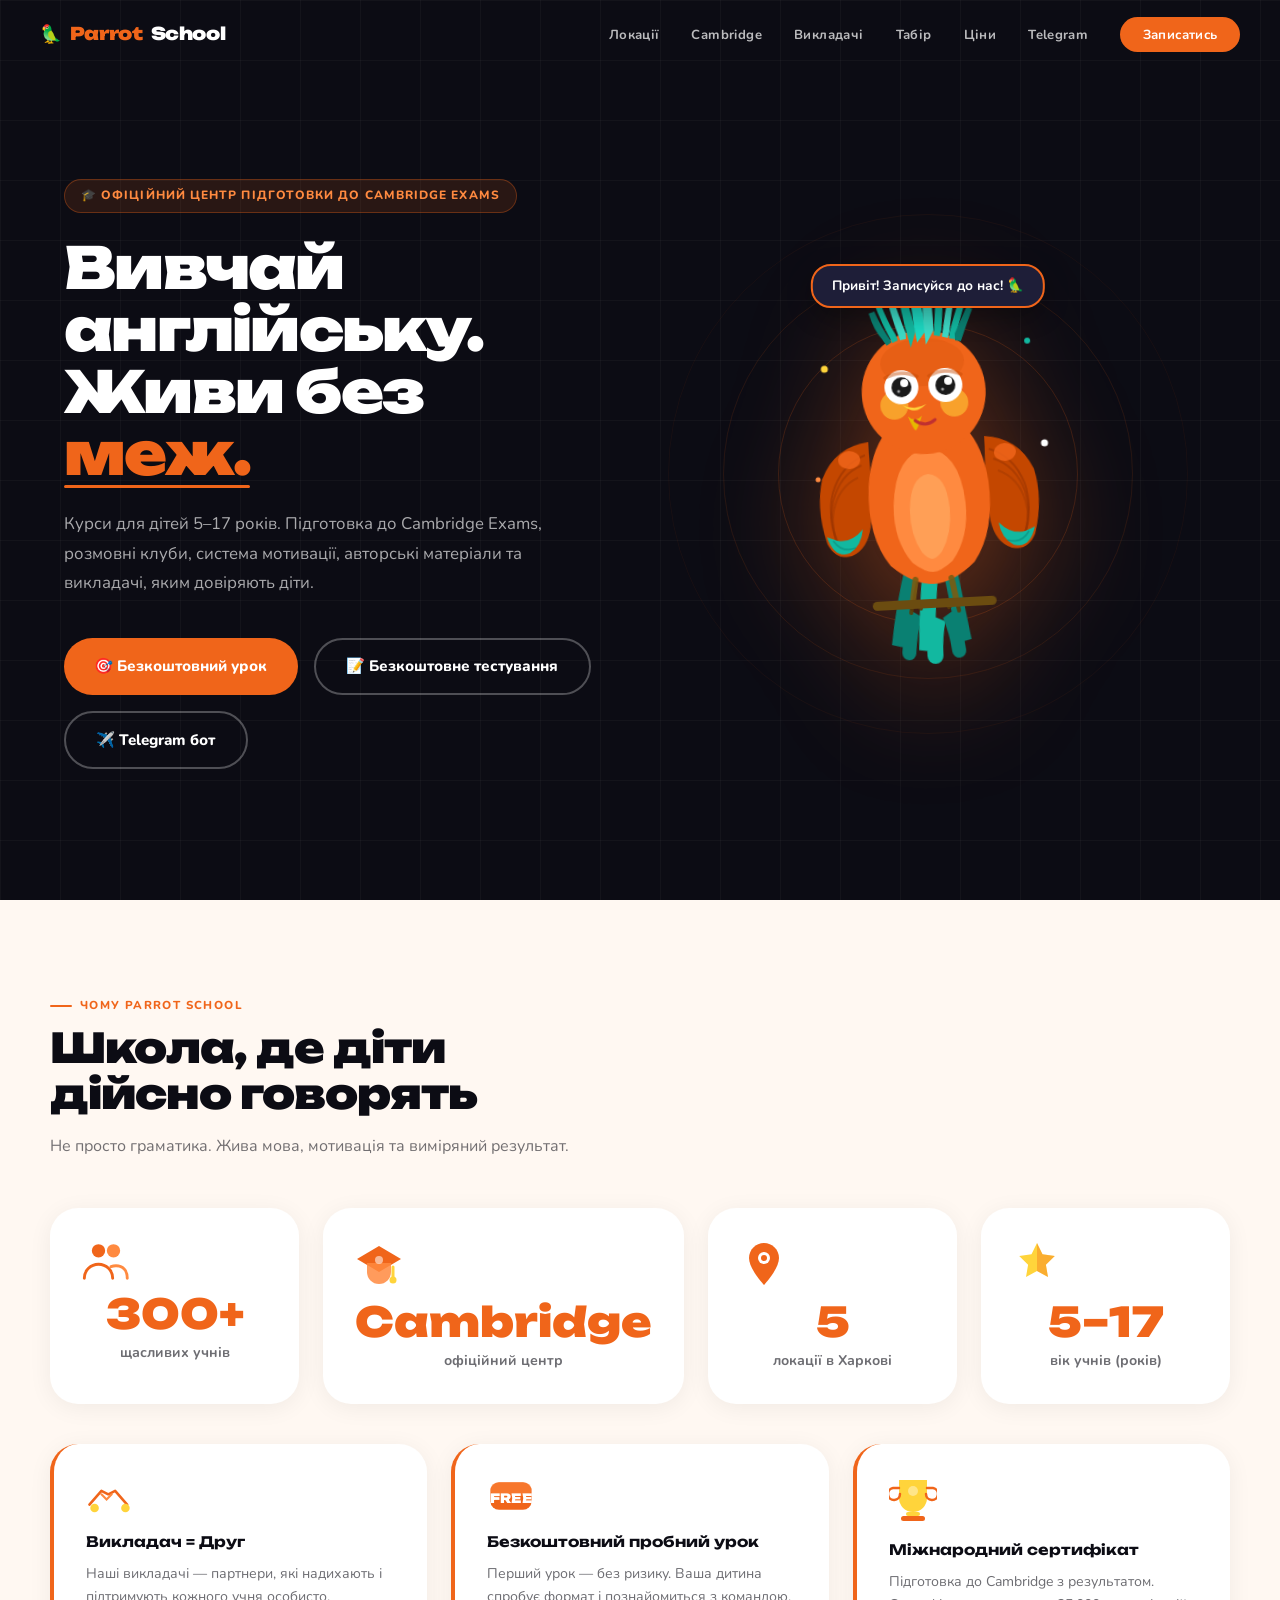
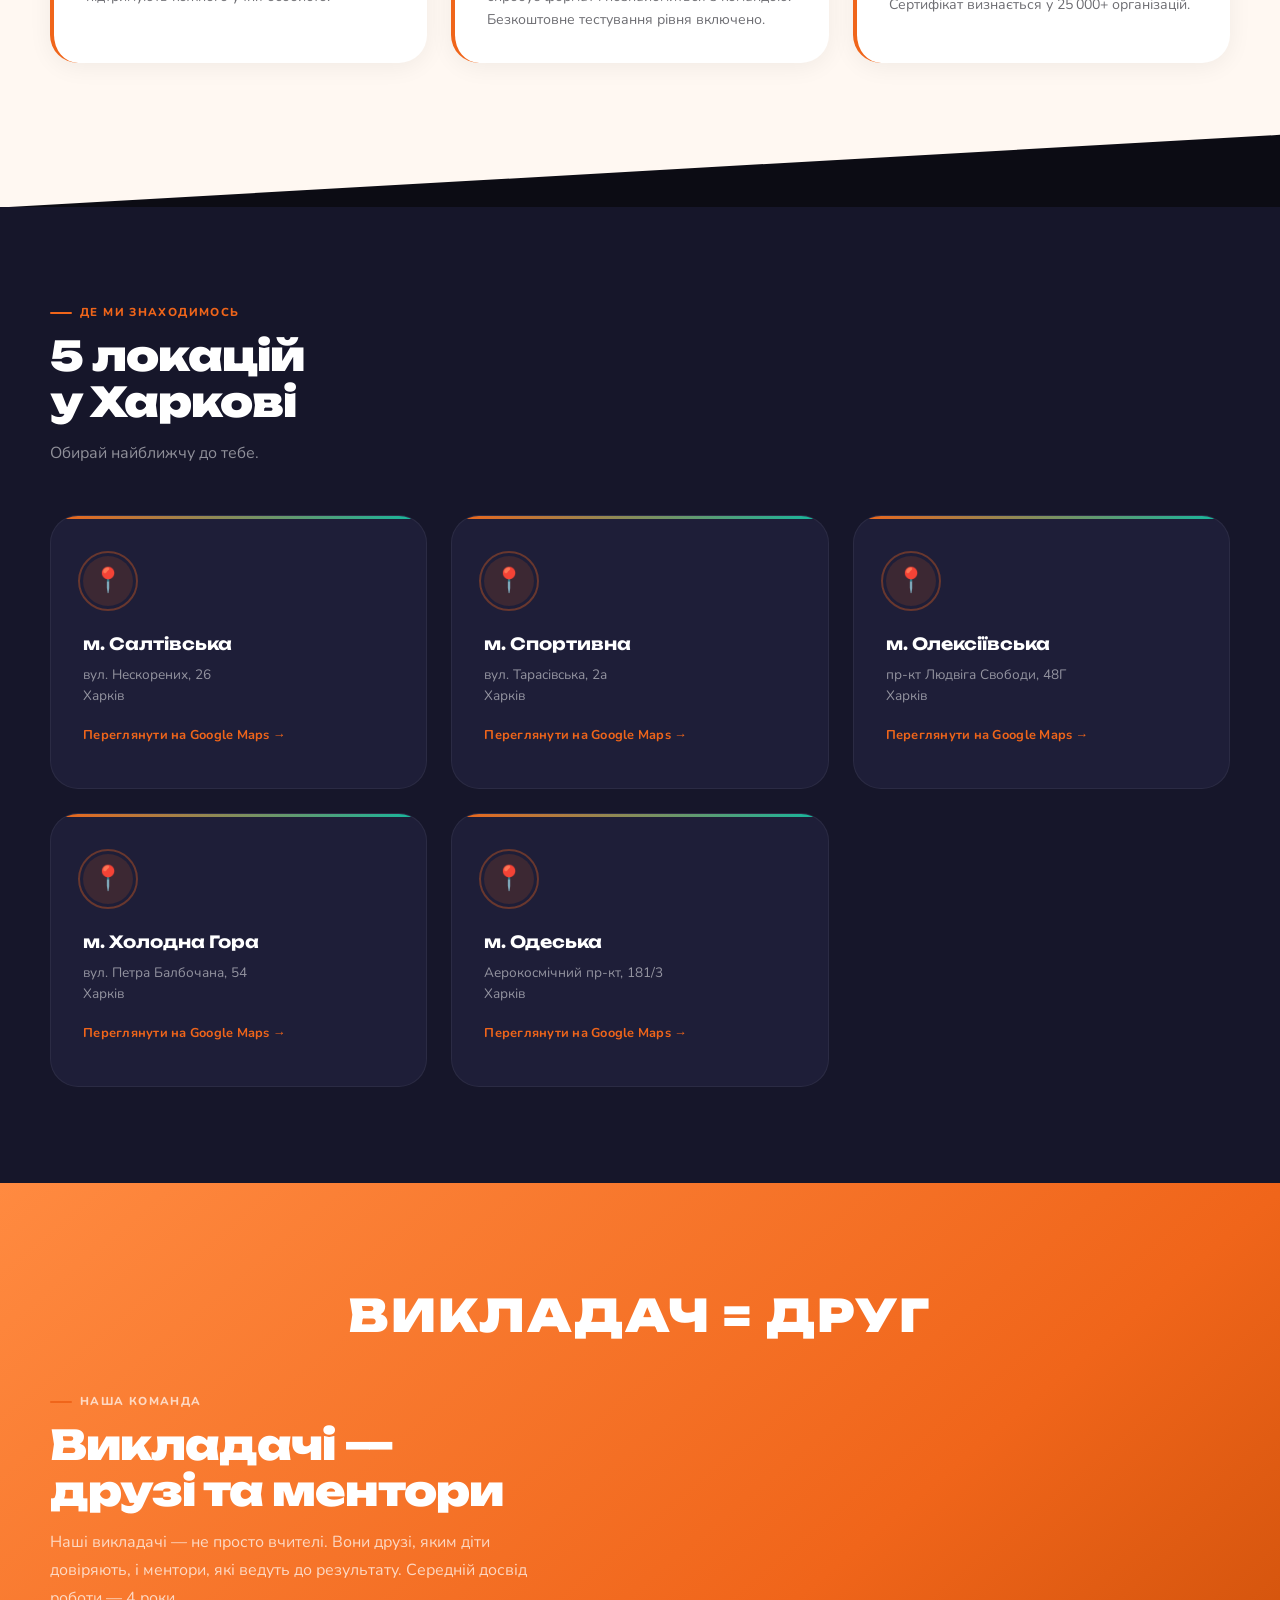
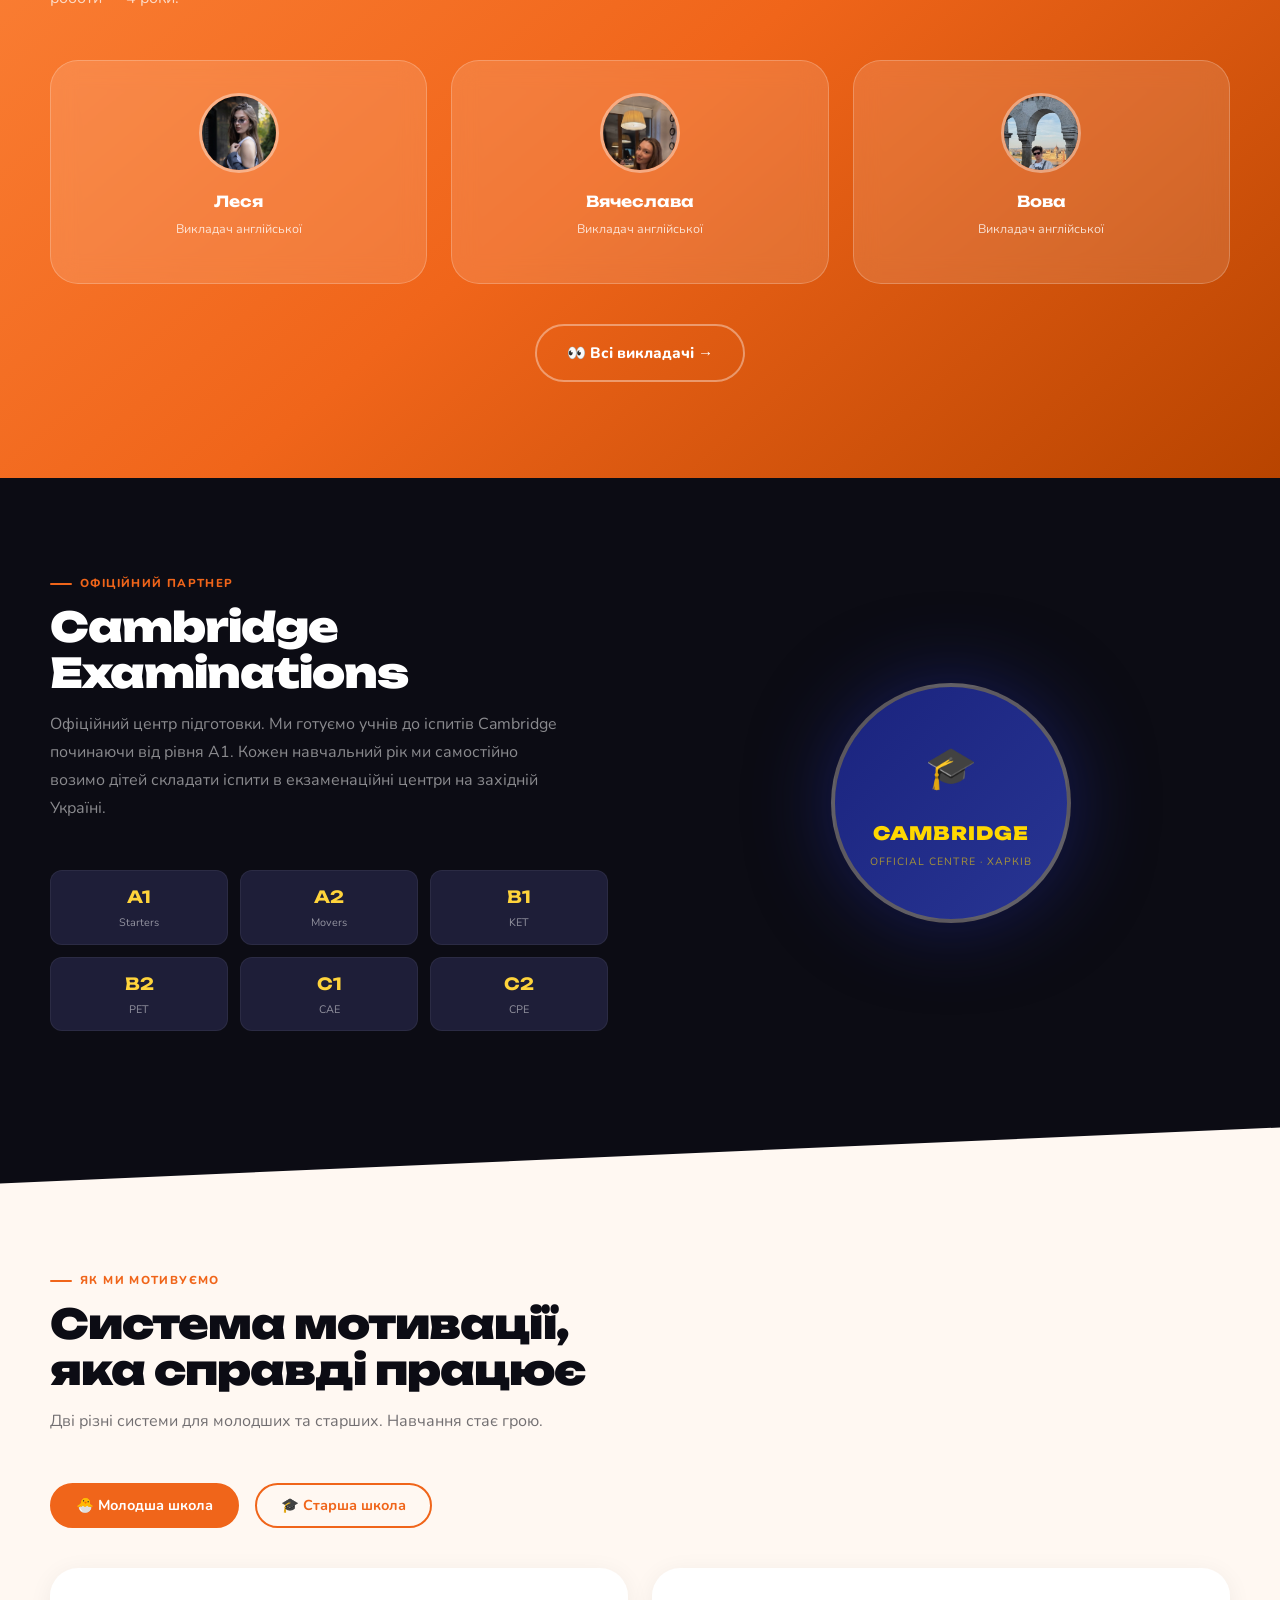
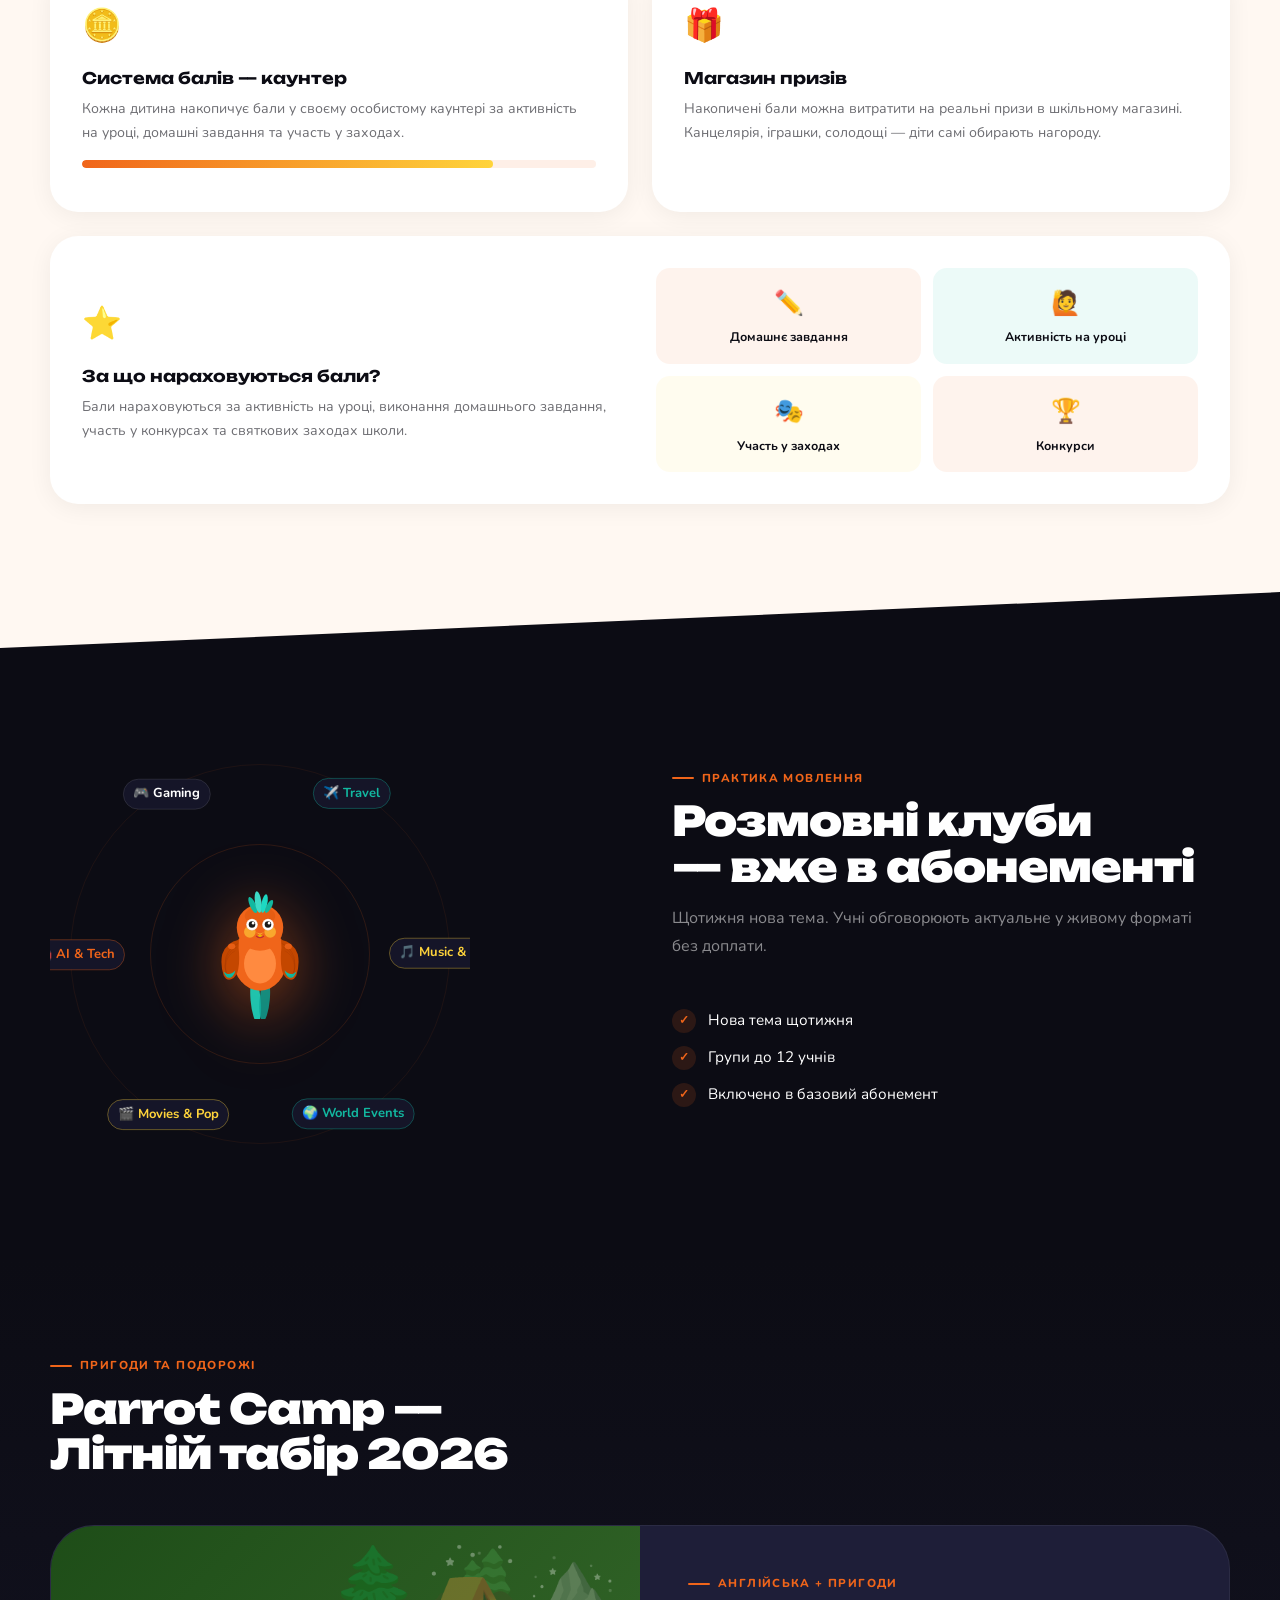
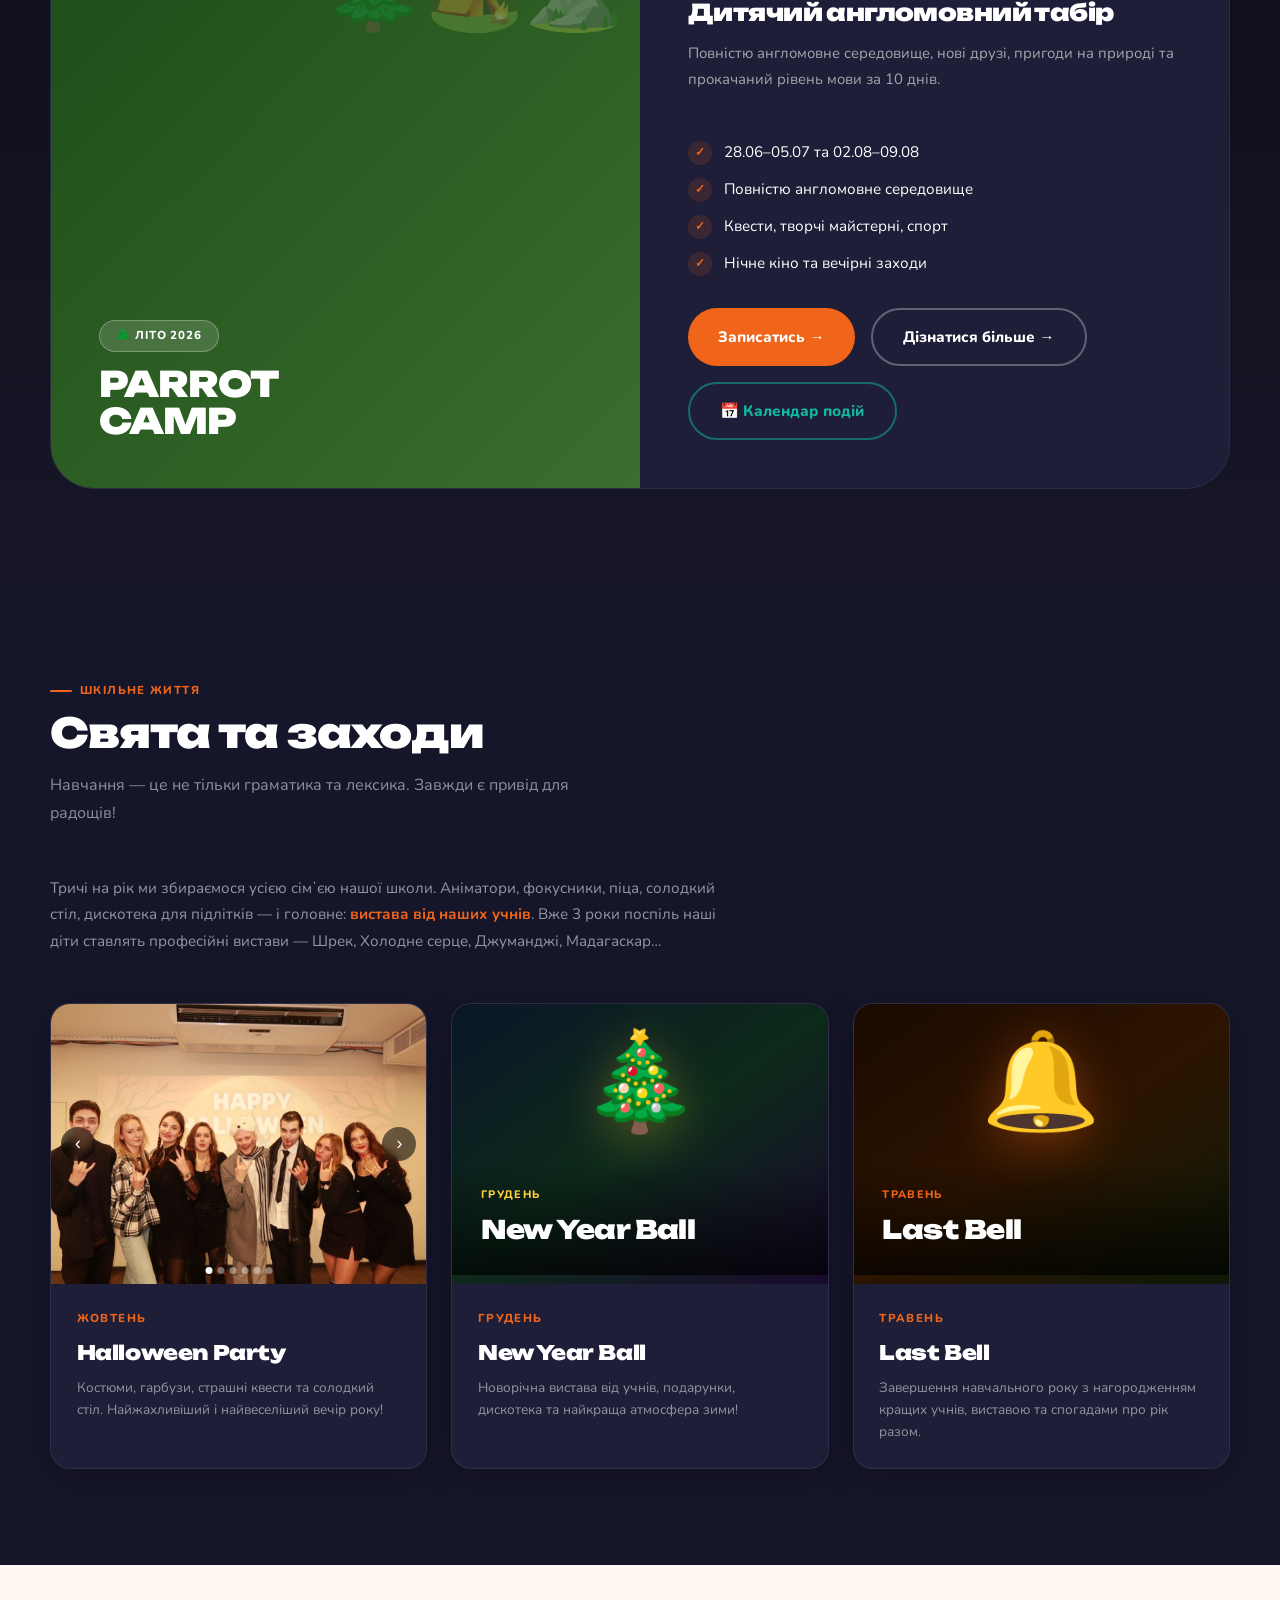
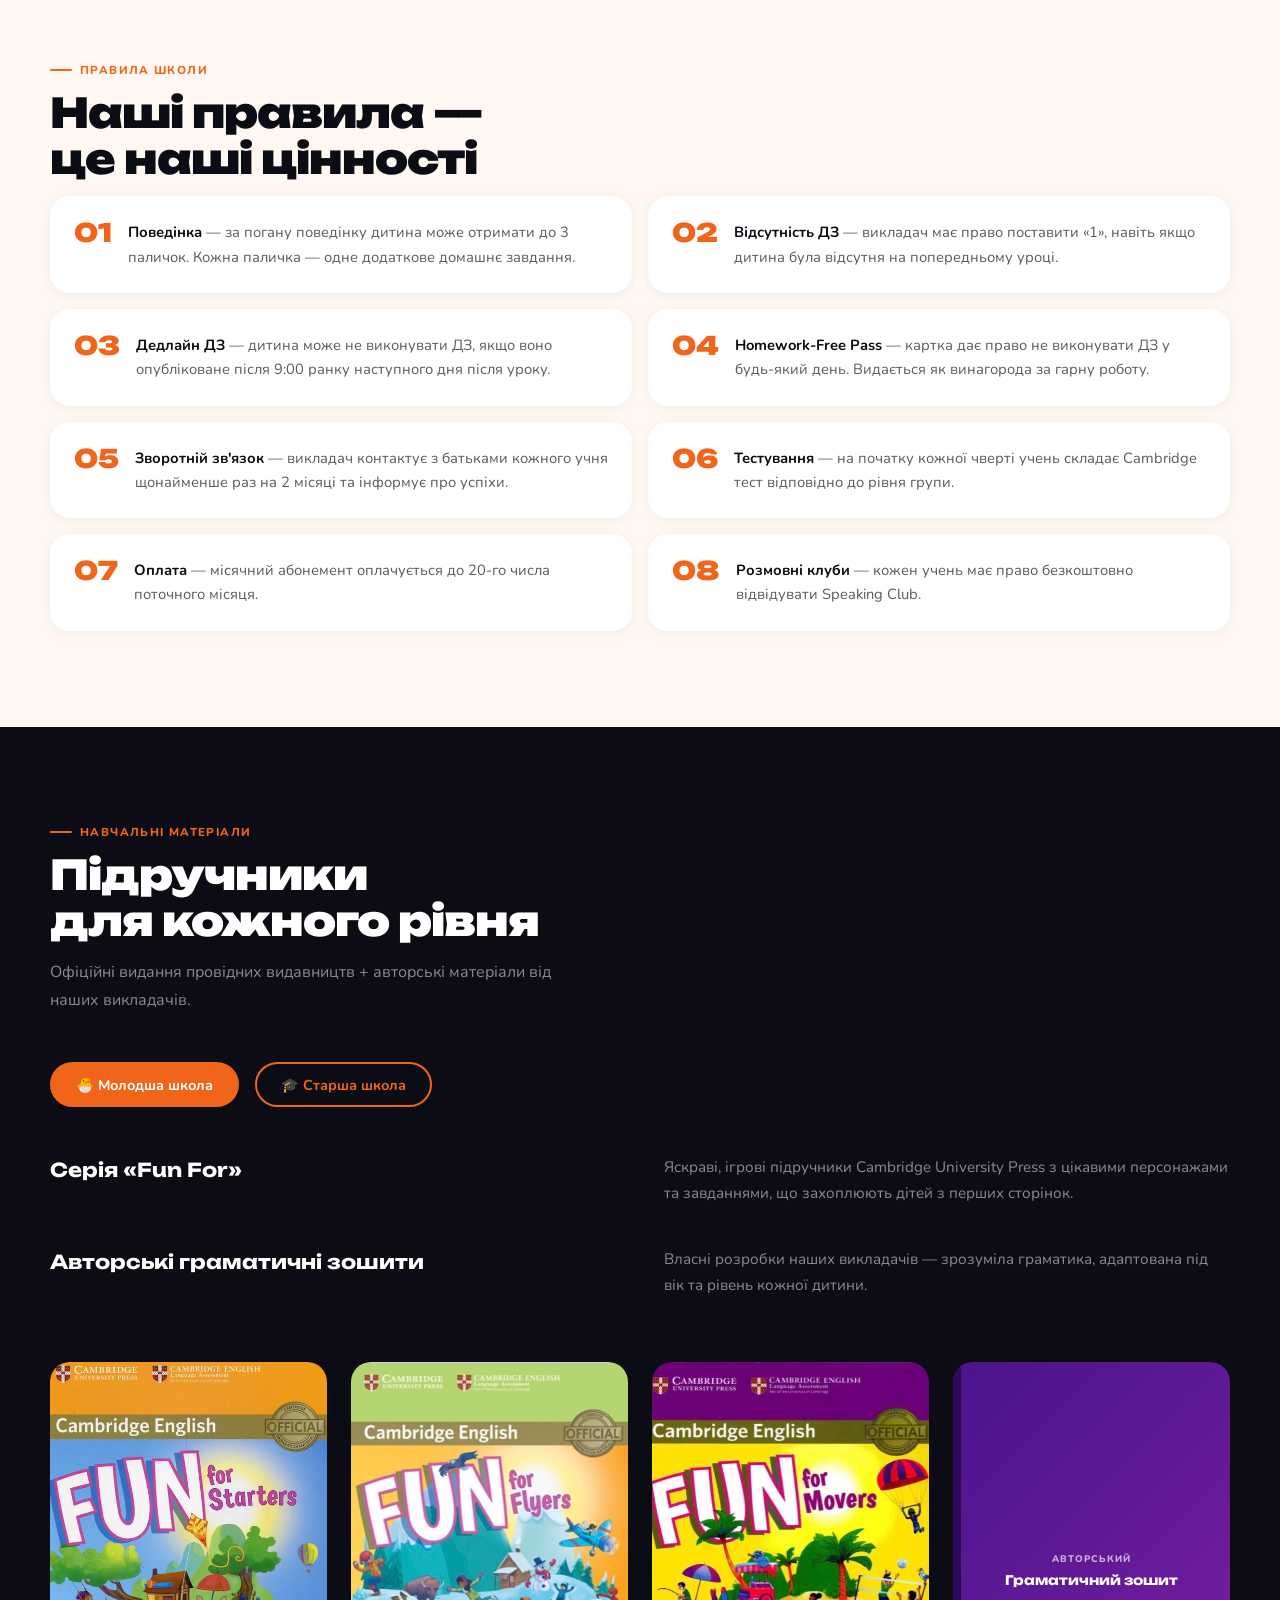
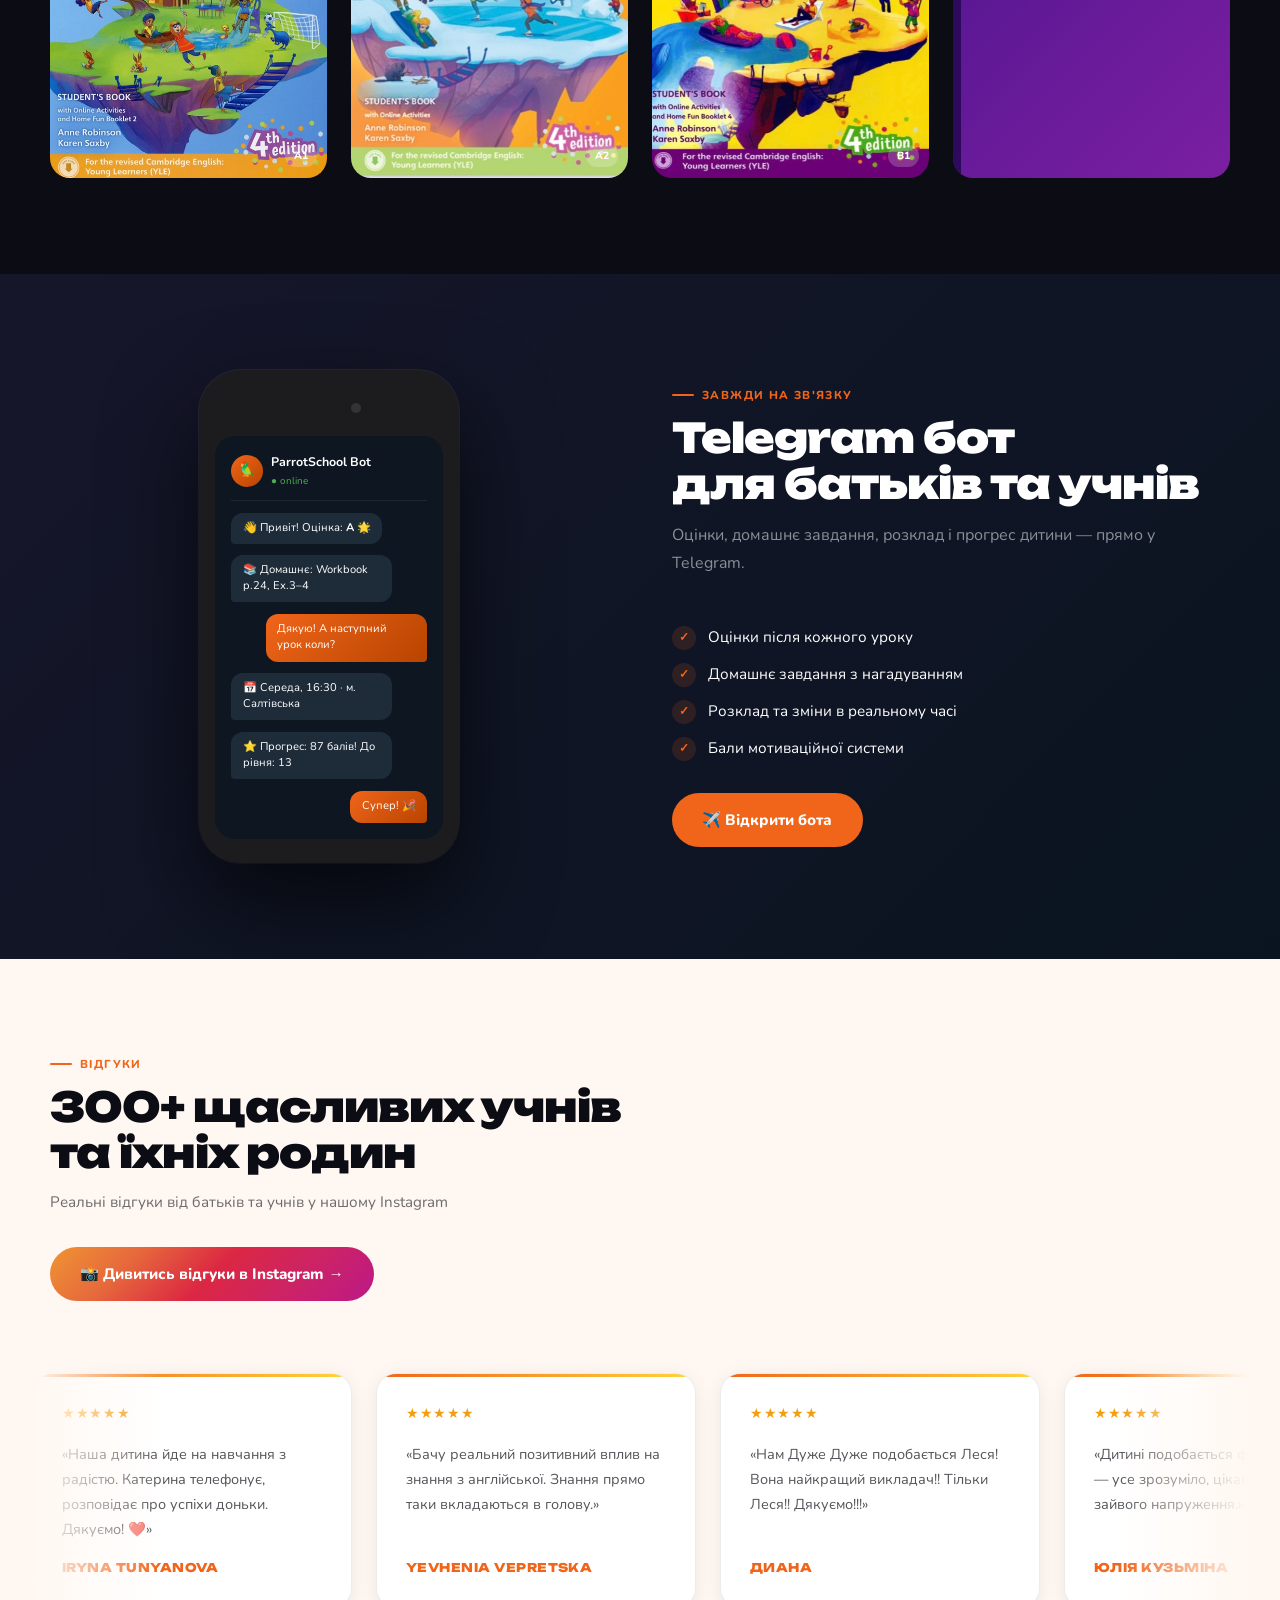
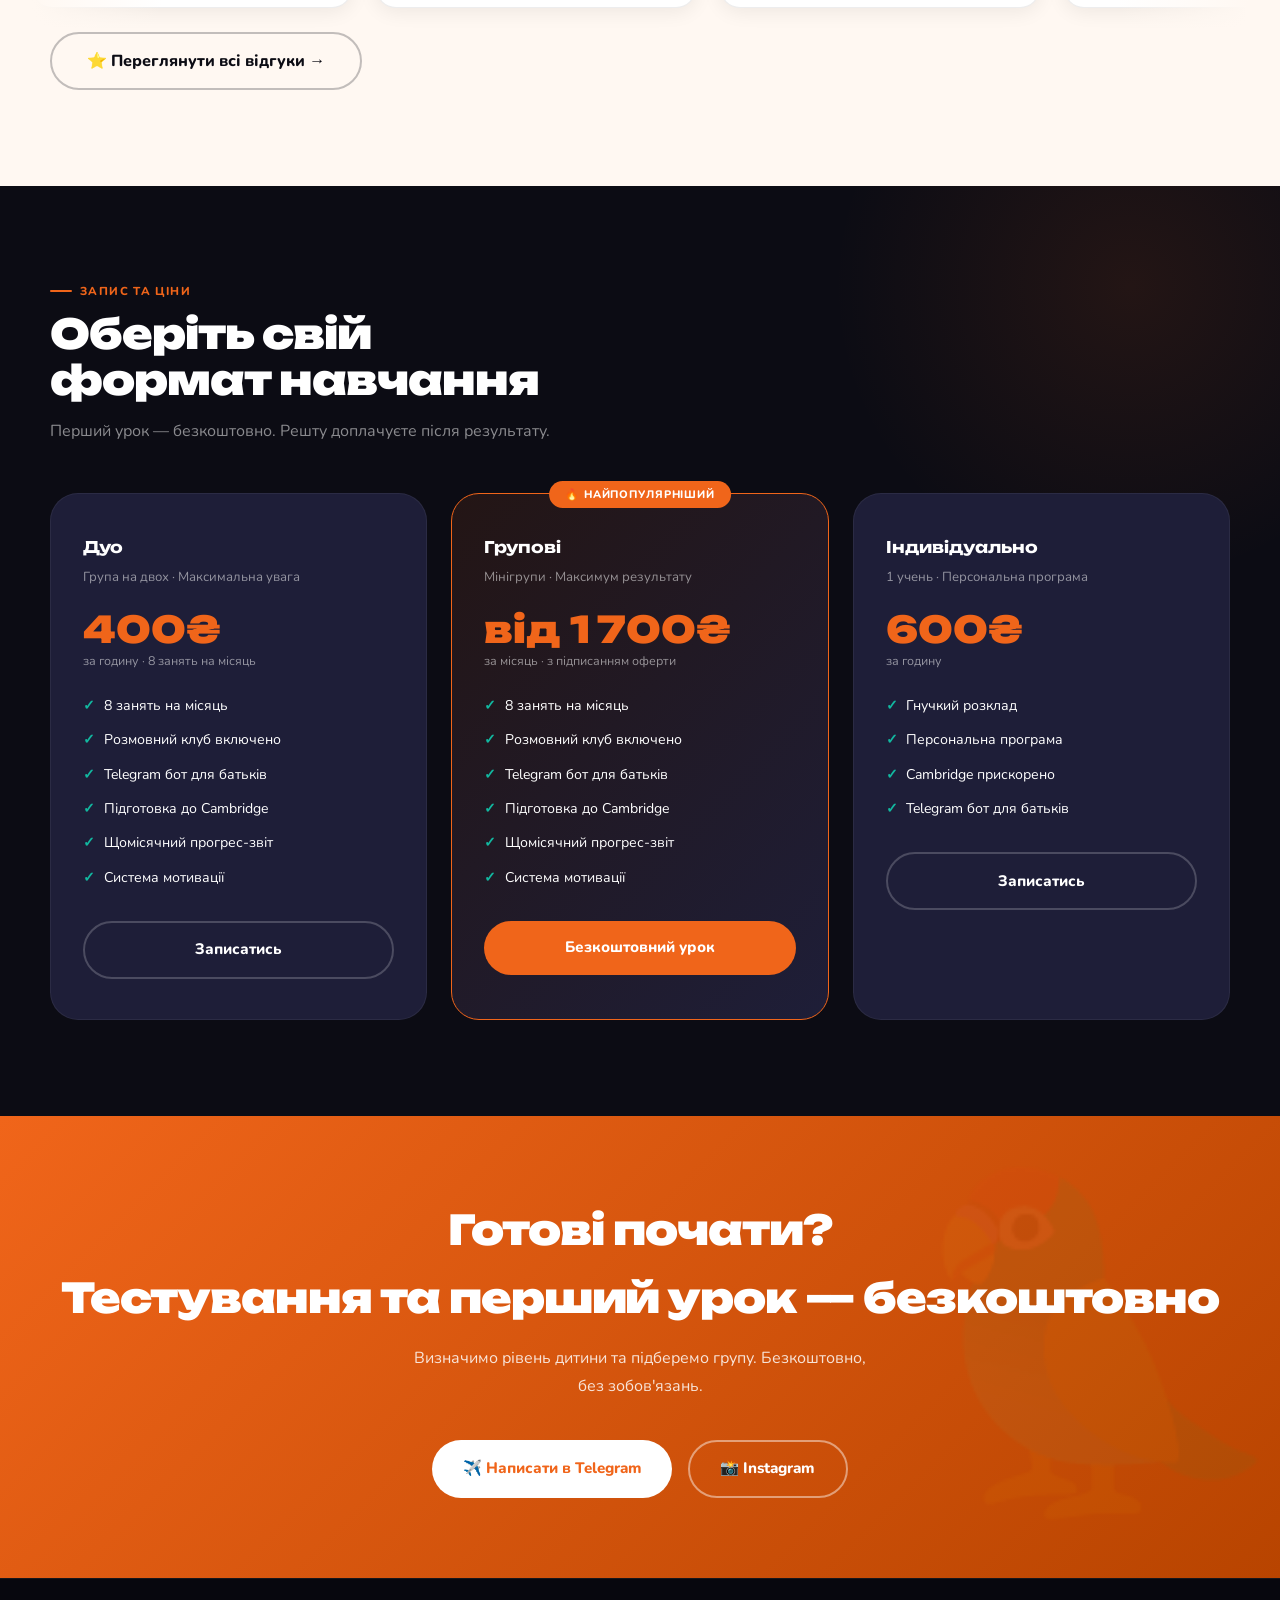
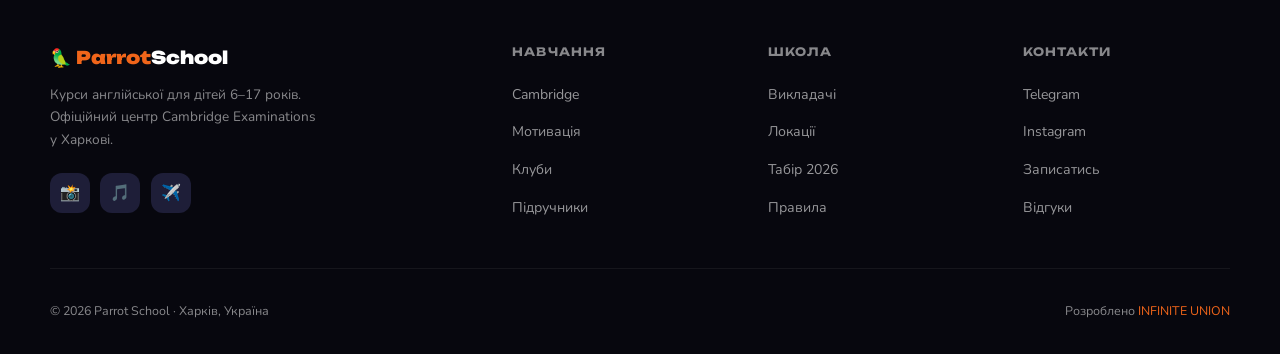
==== commit 987e45cd: "feat: enrollment form - fix onclick quotes and href" ====
--- a/index.html
+++ b/index.html
@@ -517,20 +517,20 @@
         <div class="pc-name">Дуо</div><div class="pc-desc">Група на двох · Максимальна увага</div>
         <div class="pc-price">400₴</div><div class="pc-per">за годину · 8 занять на місяць</div>
         <ul class="pc-feats"><li>8 занять на місяць</li><li>Розмовний клуб включено</li><li>Telegram бот для батьків</li><li>Підготовка до Cambridge</li><li>Щомісячний прогрес-звіт</li><li>Система мотивації</li></ul>
-        <a href="#" onclick="openForm(\'Запис на урок\');return false;" class="btn btn-ghost" style="width:100%;justify-content:center;border-color:rgba(255,255,255,.2)">Записатись</a>
+        <a href="javascript:void(0)" onclick="openForm('Запис на урок');return false;" class="btn btn-ghost" style="width:100%;justify-content:center;border-color:rgba(255,255,255,.2)">Записатись</a>
       </div>
       <div class="pc feat reveal d2">
         <div class="pc-badge">🔥 Найпопулярніший</div>
         <div class="pc-name">Групові</div><div class="pc-desc">Мінігрупи · Максимум результату</div>
         <div class="pc-price">від 1&thinsp;700₴</div><div class="pc-per">за місяць · з підписанням оферти</div>
         <ul class="pc-feats"><li>8 занять на місяць</li><li>Розмовний клуб включено</li><li>Telegram бот для батьків</li><li>Підготовка до Cambridge</li><li>Щомісячний прогрес-звіт</li><li>Система мотивації</li></ul>
-        <a href="#" onclick="openForm(\'Безкоштовний урок\');return false;" class="btn btn-primary" style="width:100%;justify-content:center">Безкоштовний урок</a>
+        <a href="javascript:void(0)" onclick="openForm('Безкоштовний урок');return false;" class="btn btn-primary" style="width:100%;justify-content:center">Безкоштовний урок</a>
       </div>
       <div class="pc reveal d3">
         <div class="pc-name">Індивідуально</div><div class="pc-desc">1 учень · Персональна програма</div>
         <div class="pc-price">600₴</div><div class="pc-per">за годину</div>
         <ul class="pc-feats"><li>Гнучкий розклад</li><li>Персональна програма</li><li>Cambridge прискорено</li><li>Telegram бот для батьків</li></ul>
-        <a href="#" onclick="openForm(\'Запис на урок\');return false;" class="btn btn-ghost" style="width:100%;justify-content:center;border-color:rgba(255,255,255,.2)">Записатись</a>
+        <a href="javascript:void(0)" onclick="openForm('Запис на урок');return false;" class="btn btn-ghost" style="width:100%;justify-content:center;border-color:rgba(255,255,255,.2)">Записатись</a>
       </div>
     </div>
   </div>
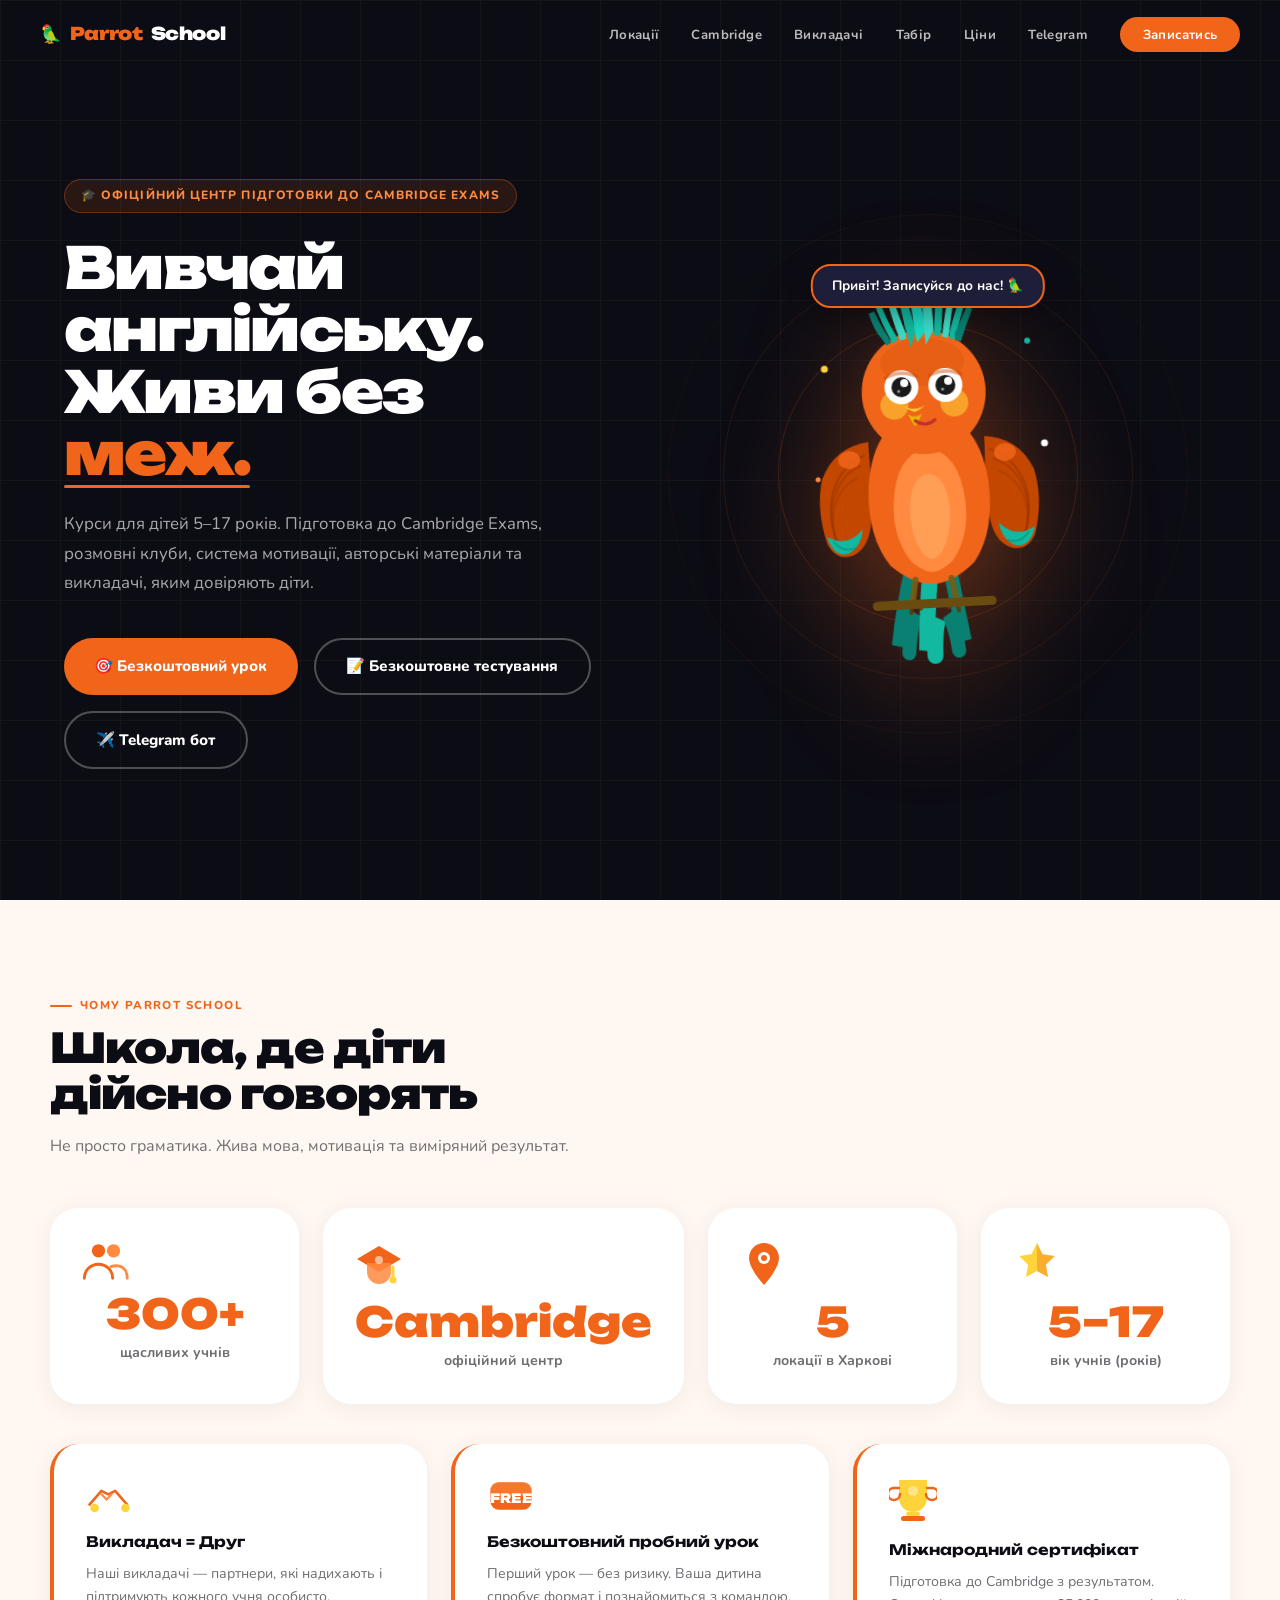
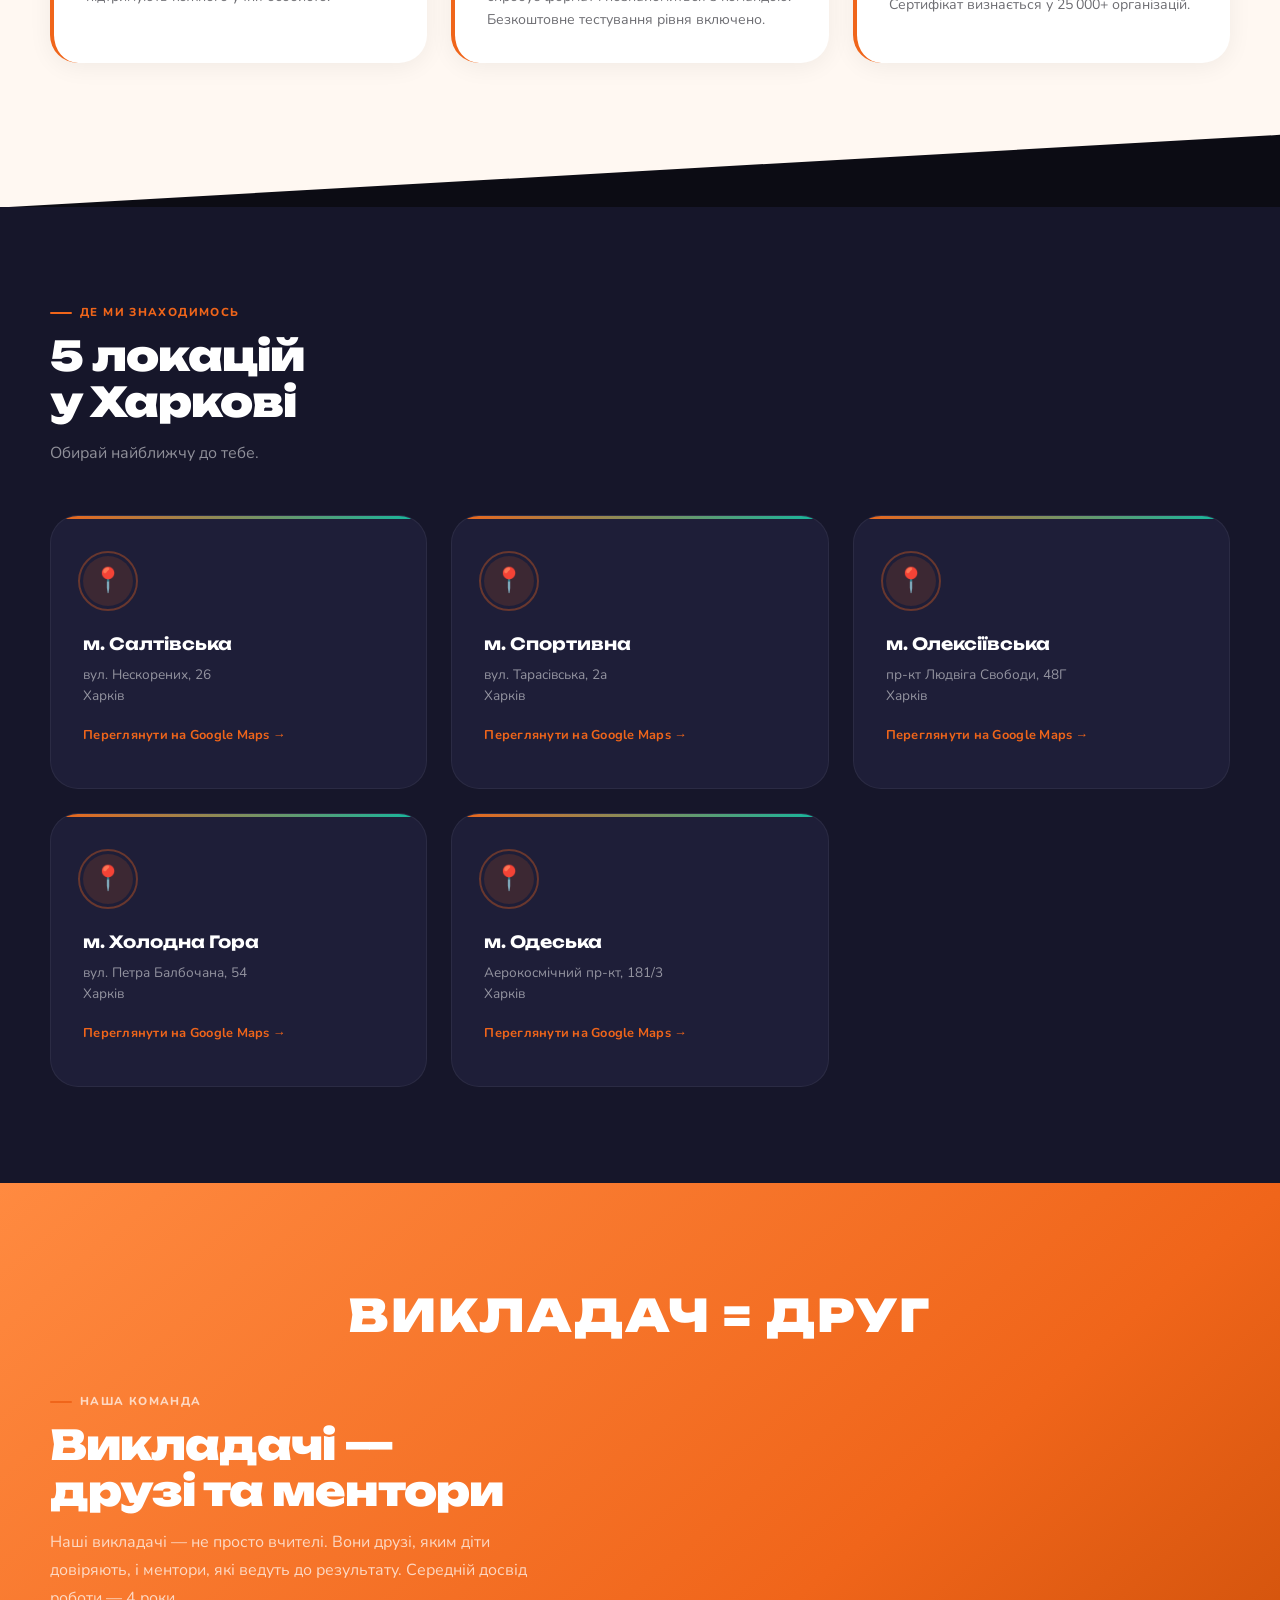
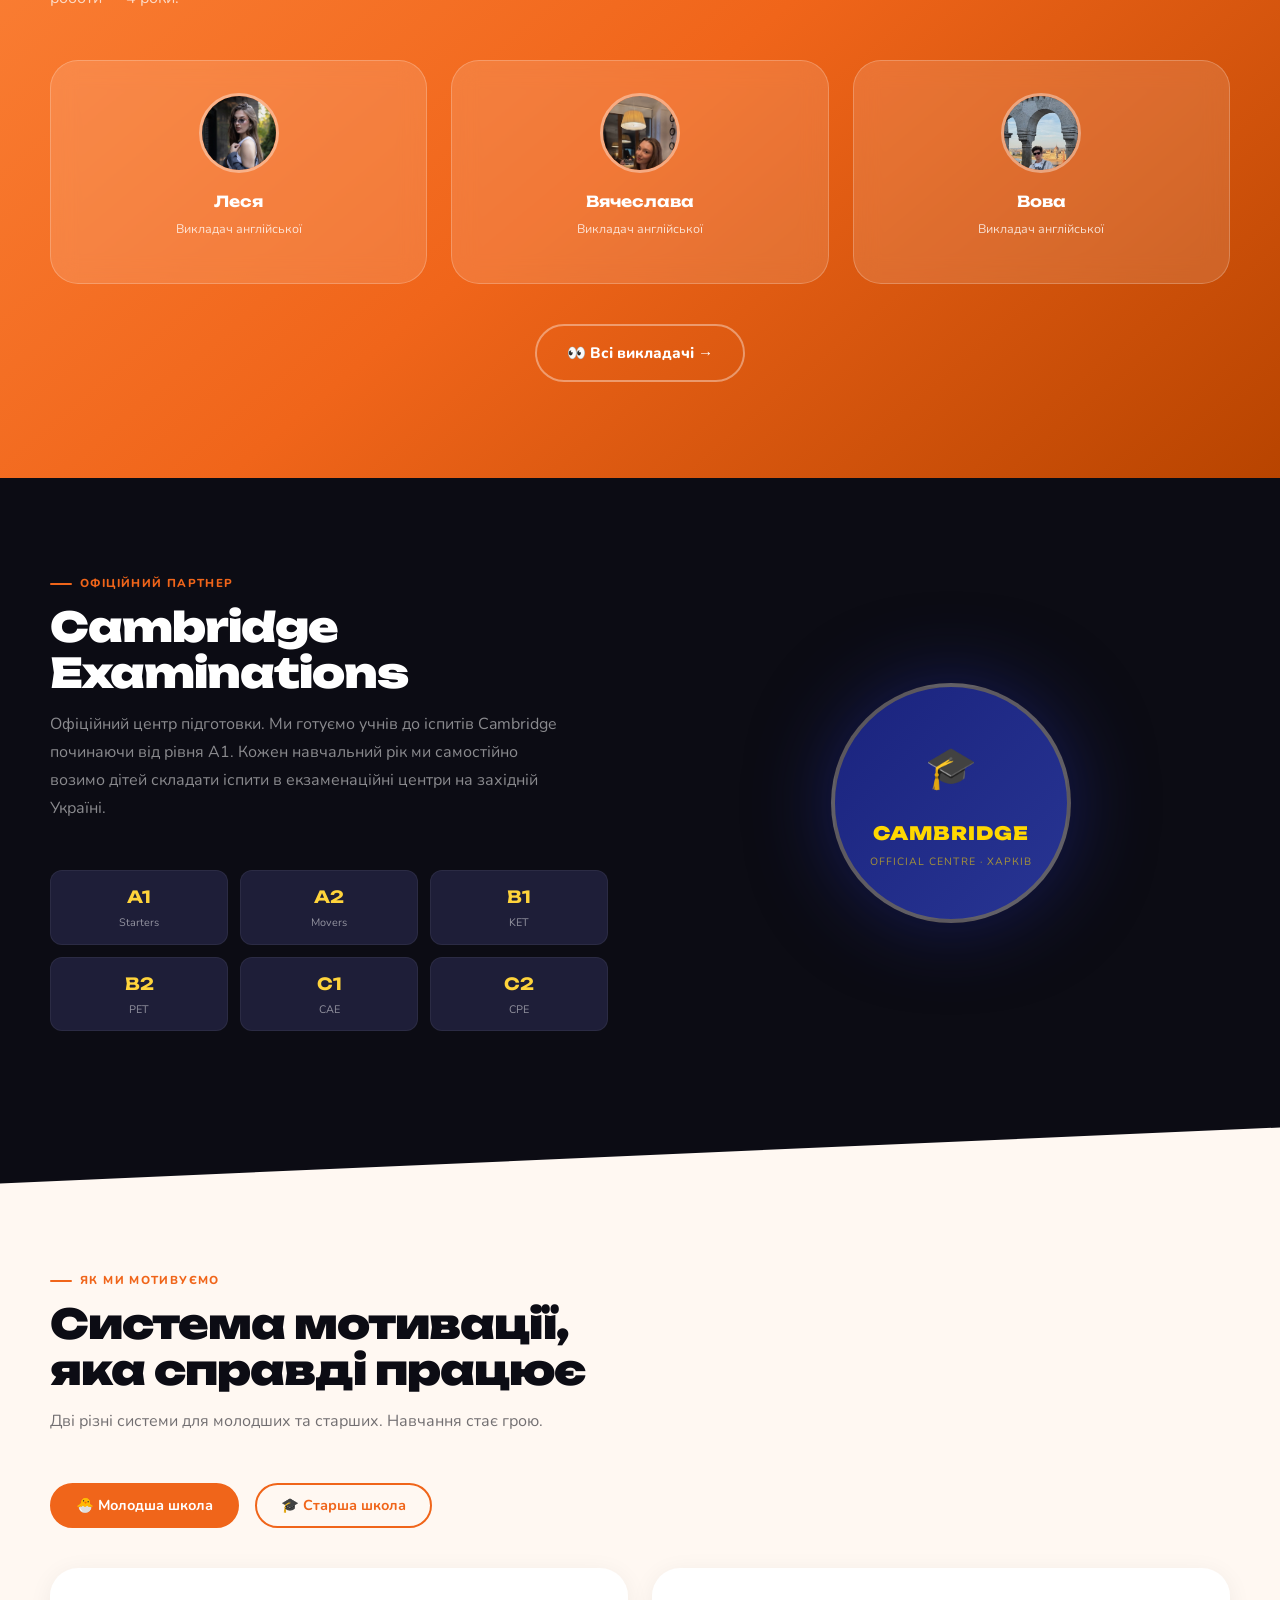
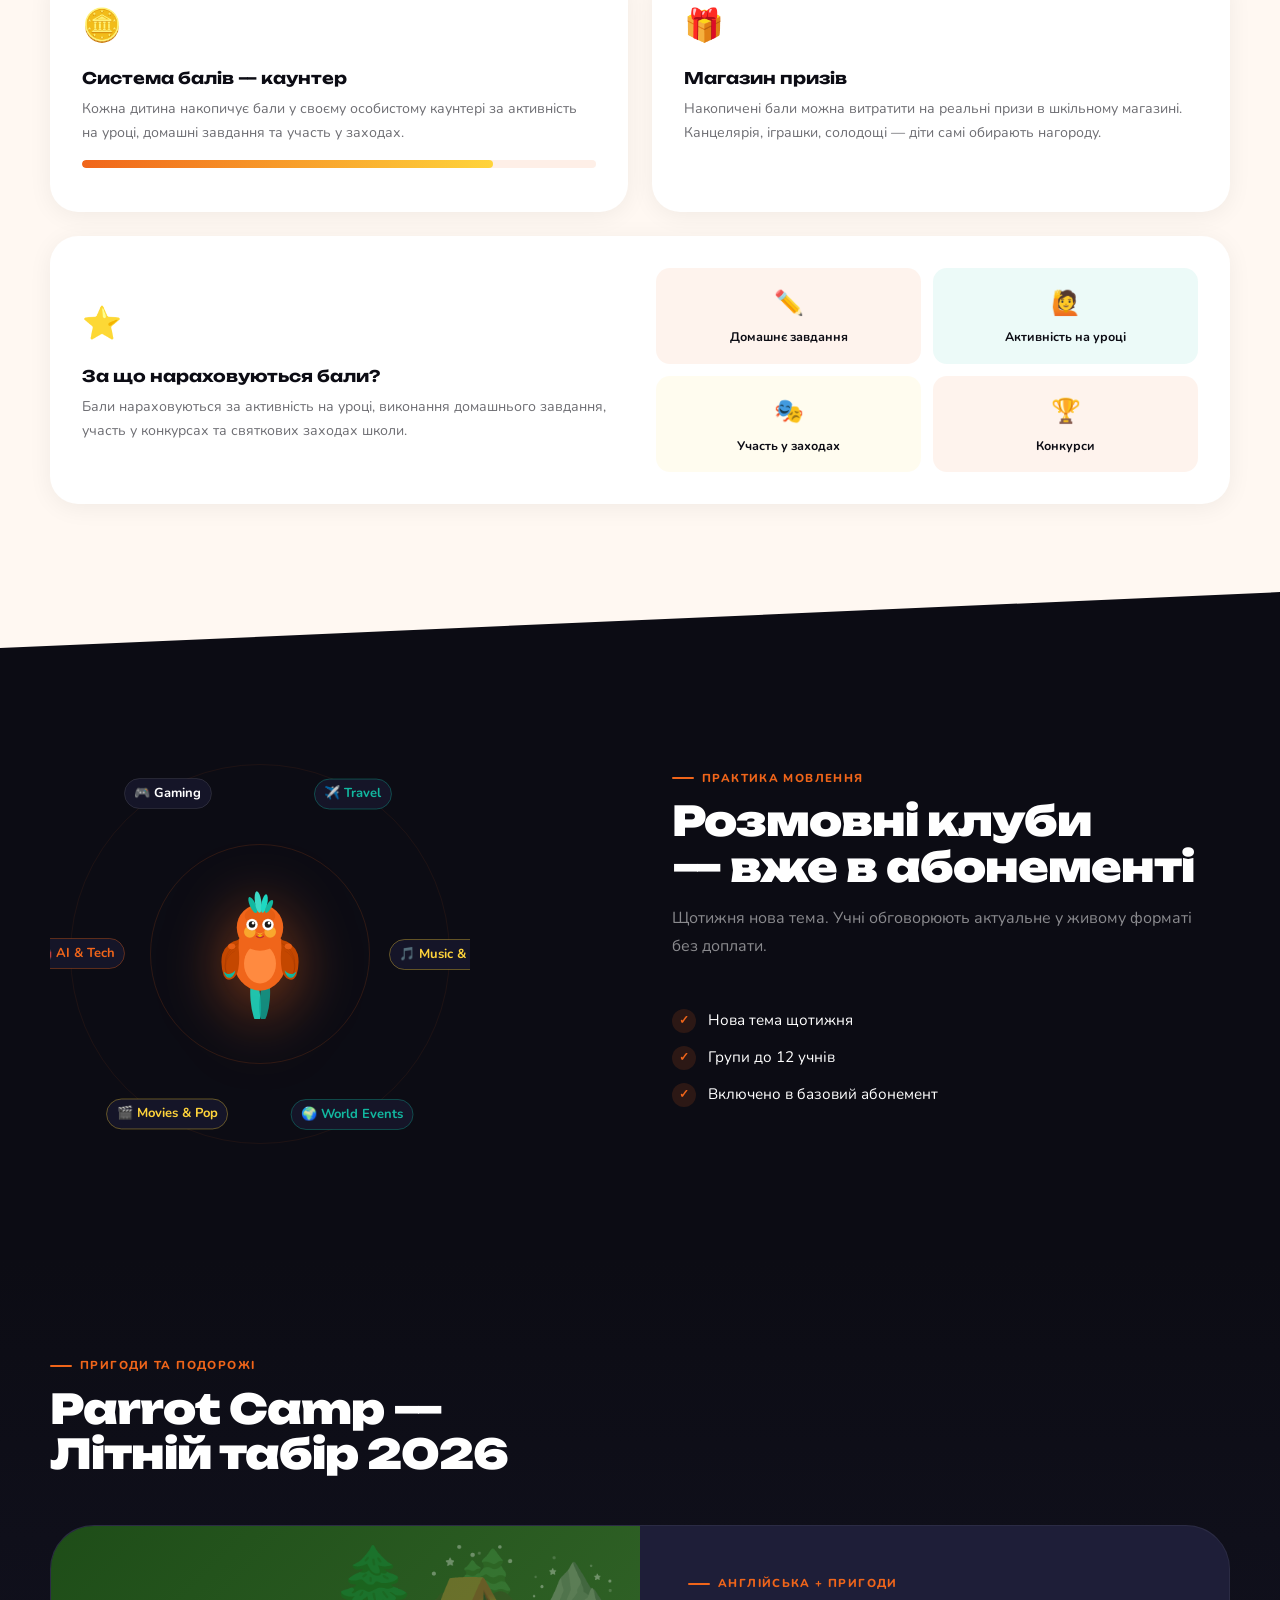
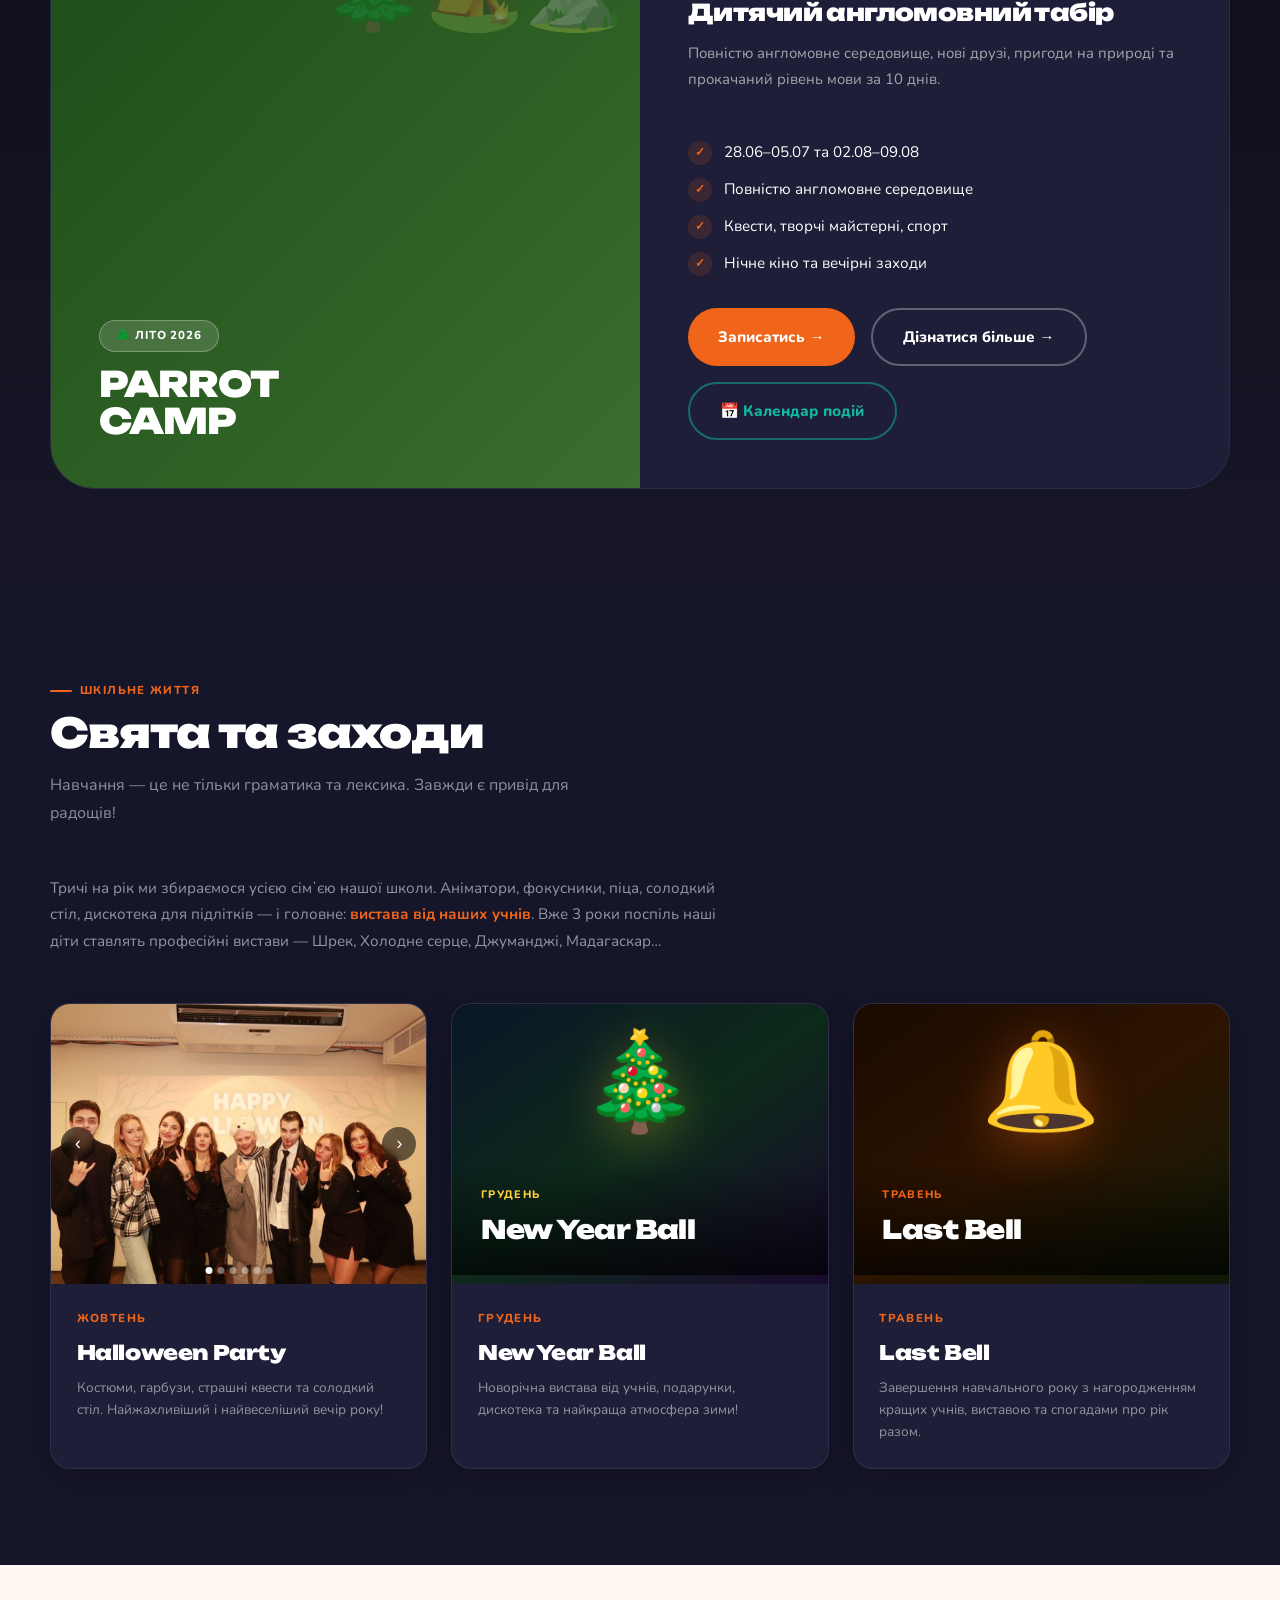
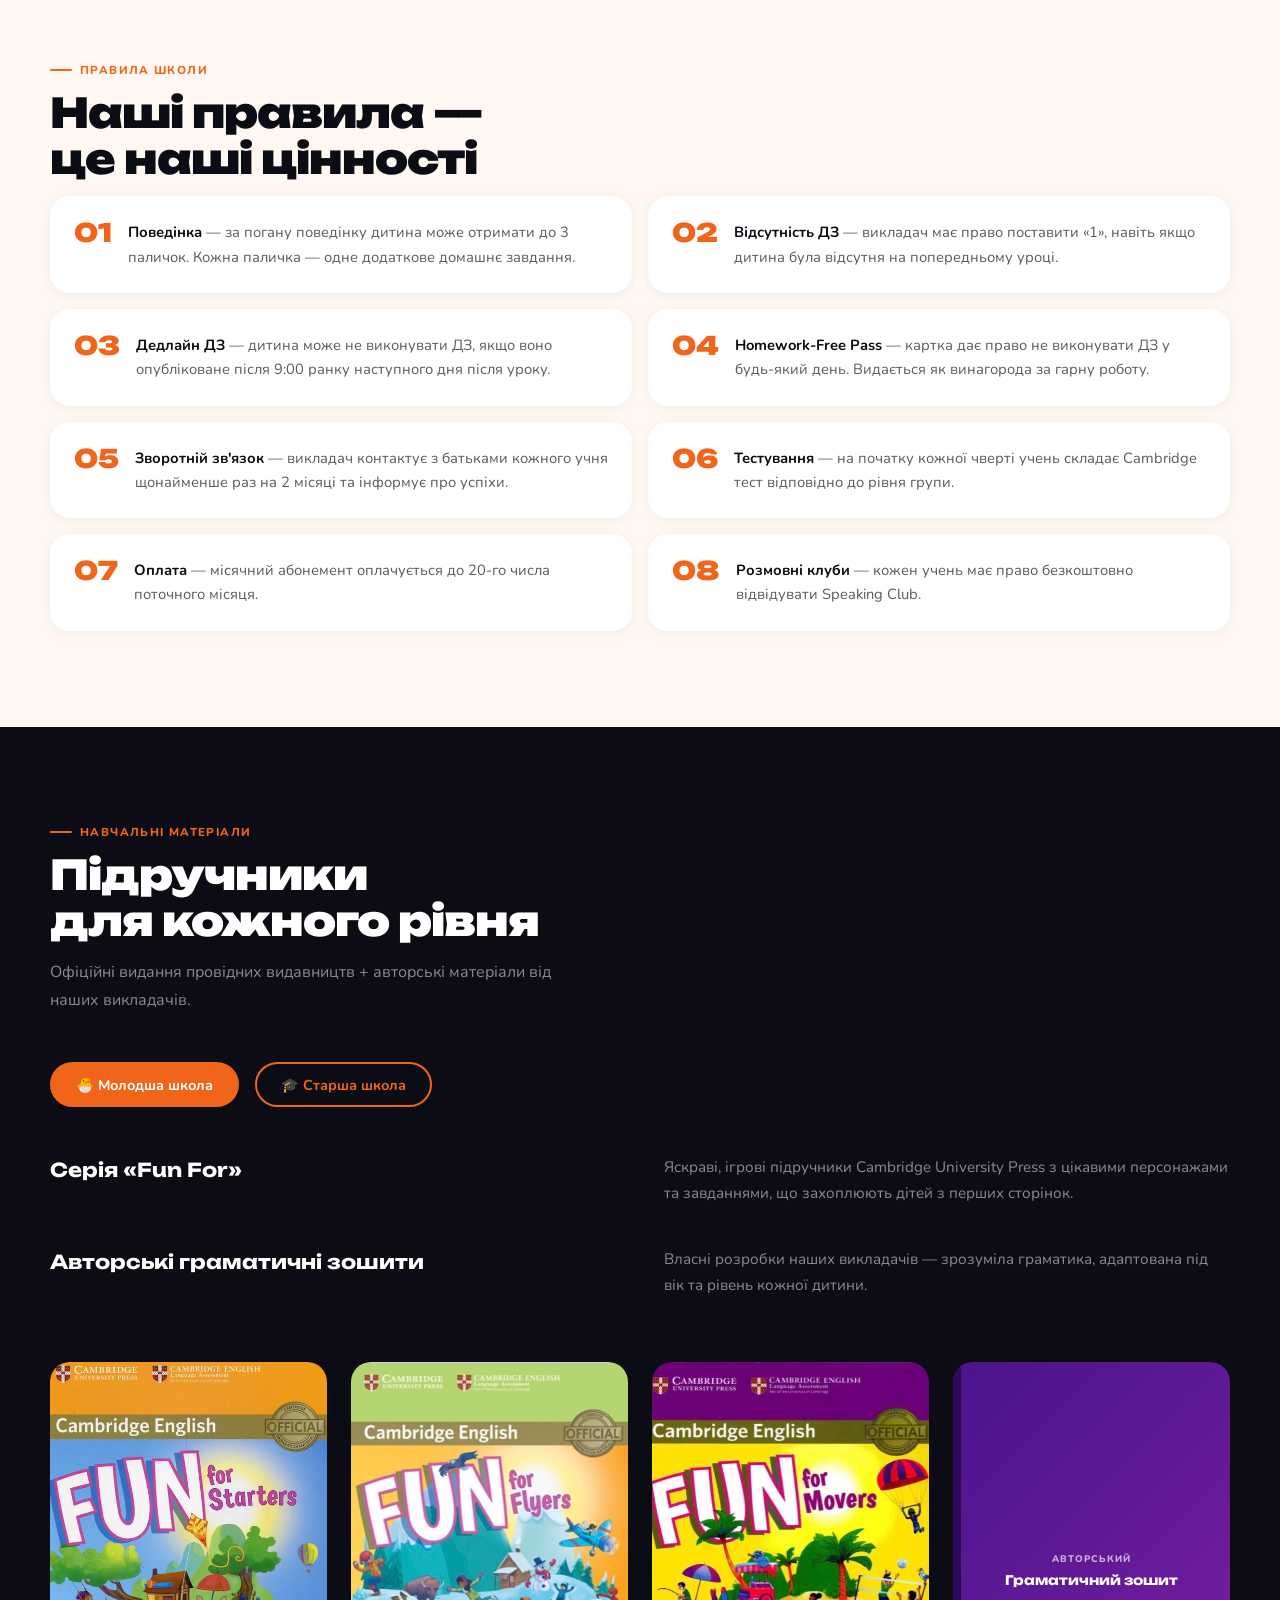
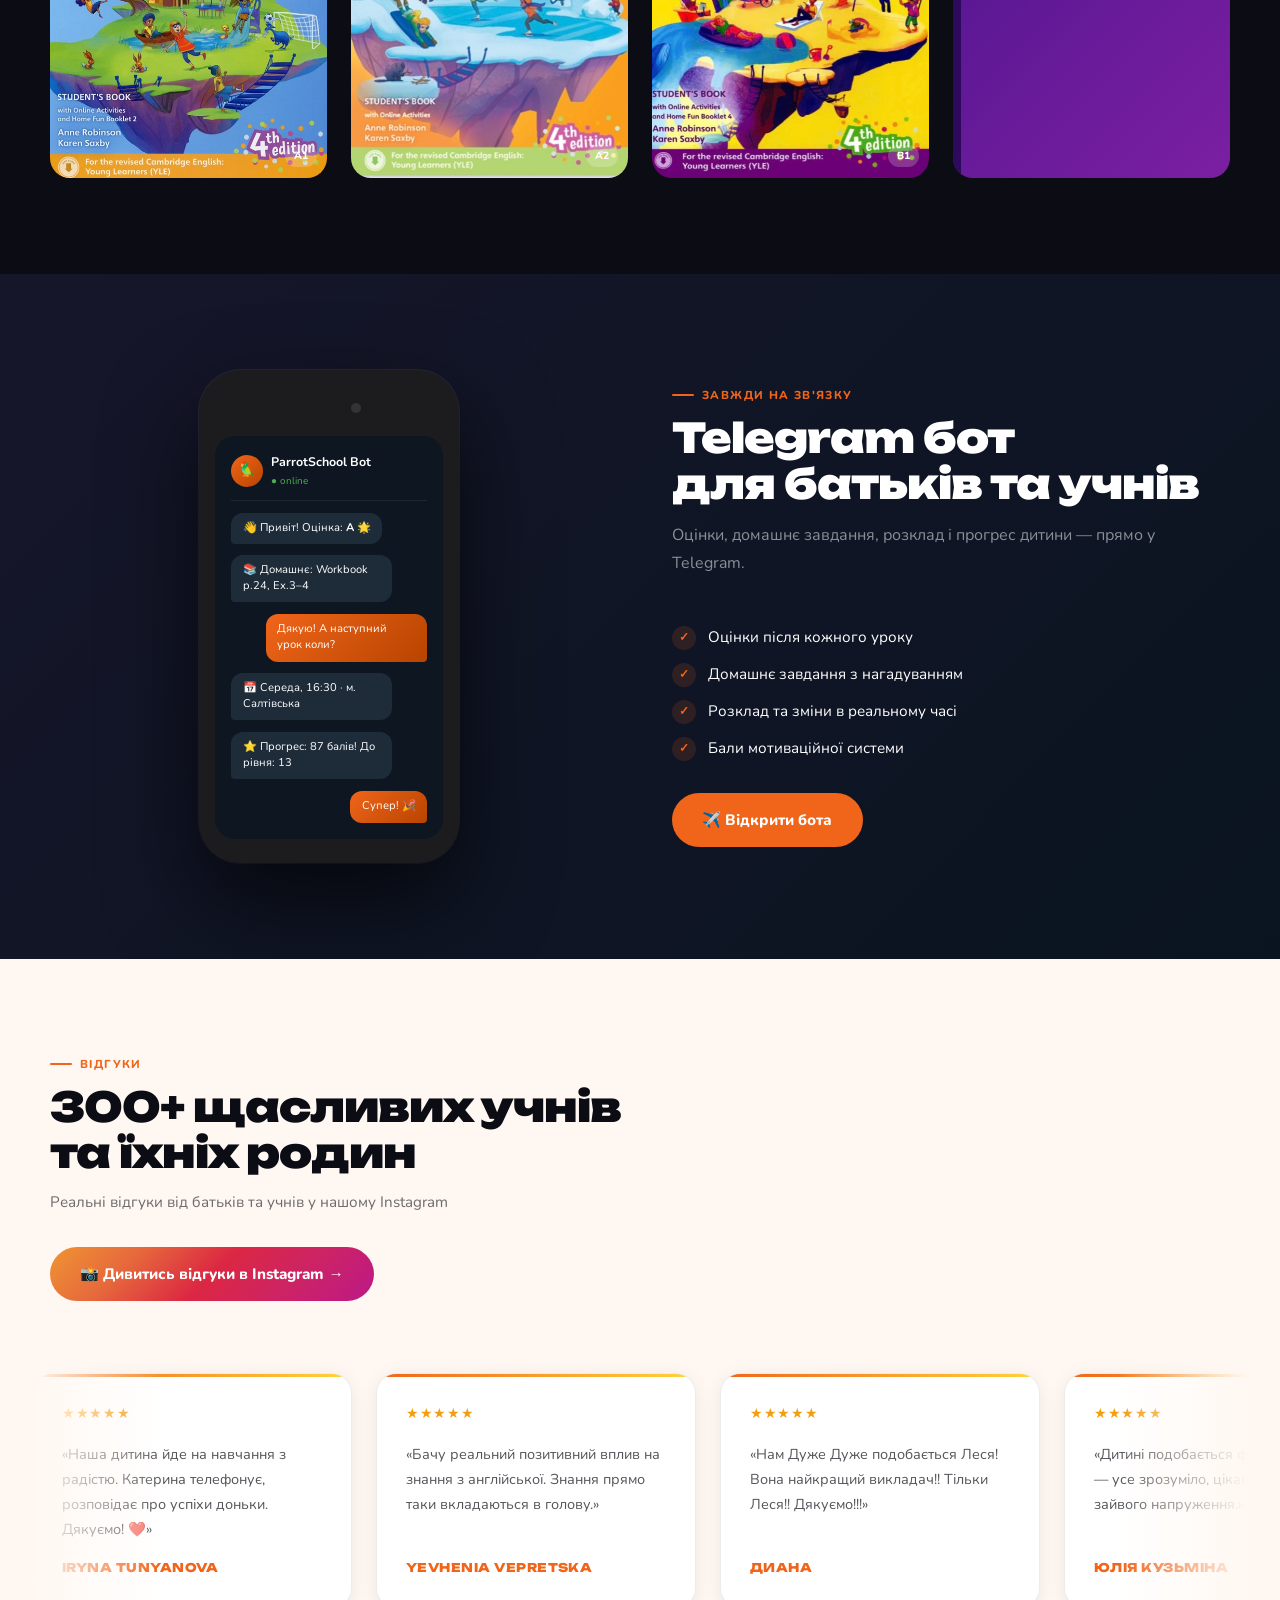
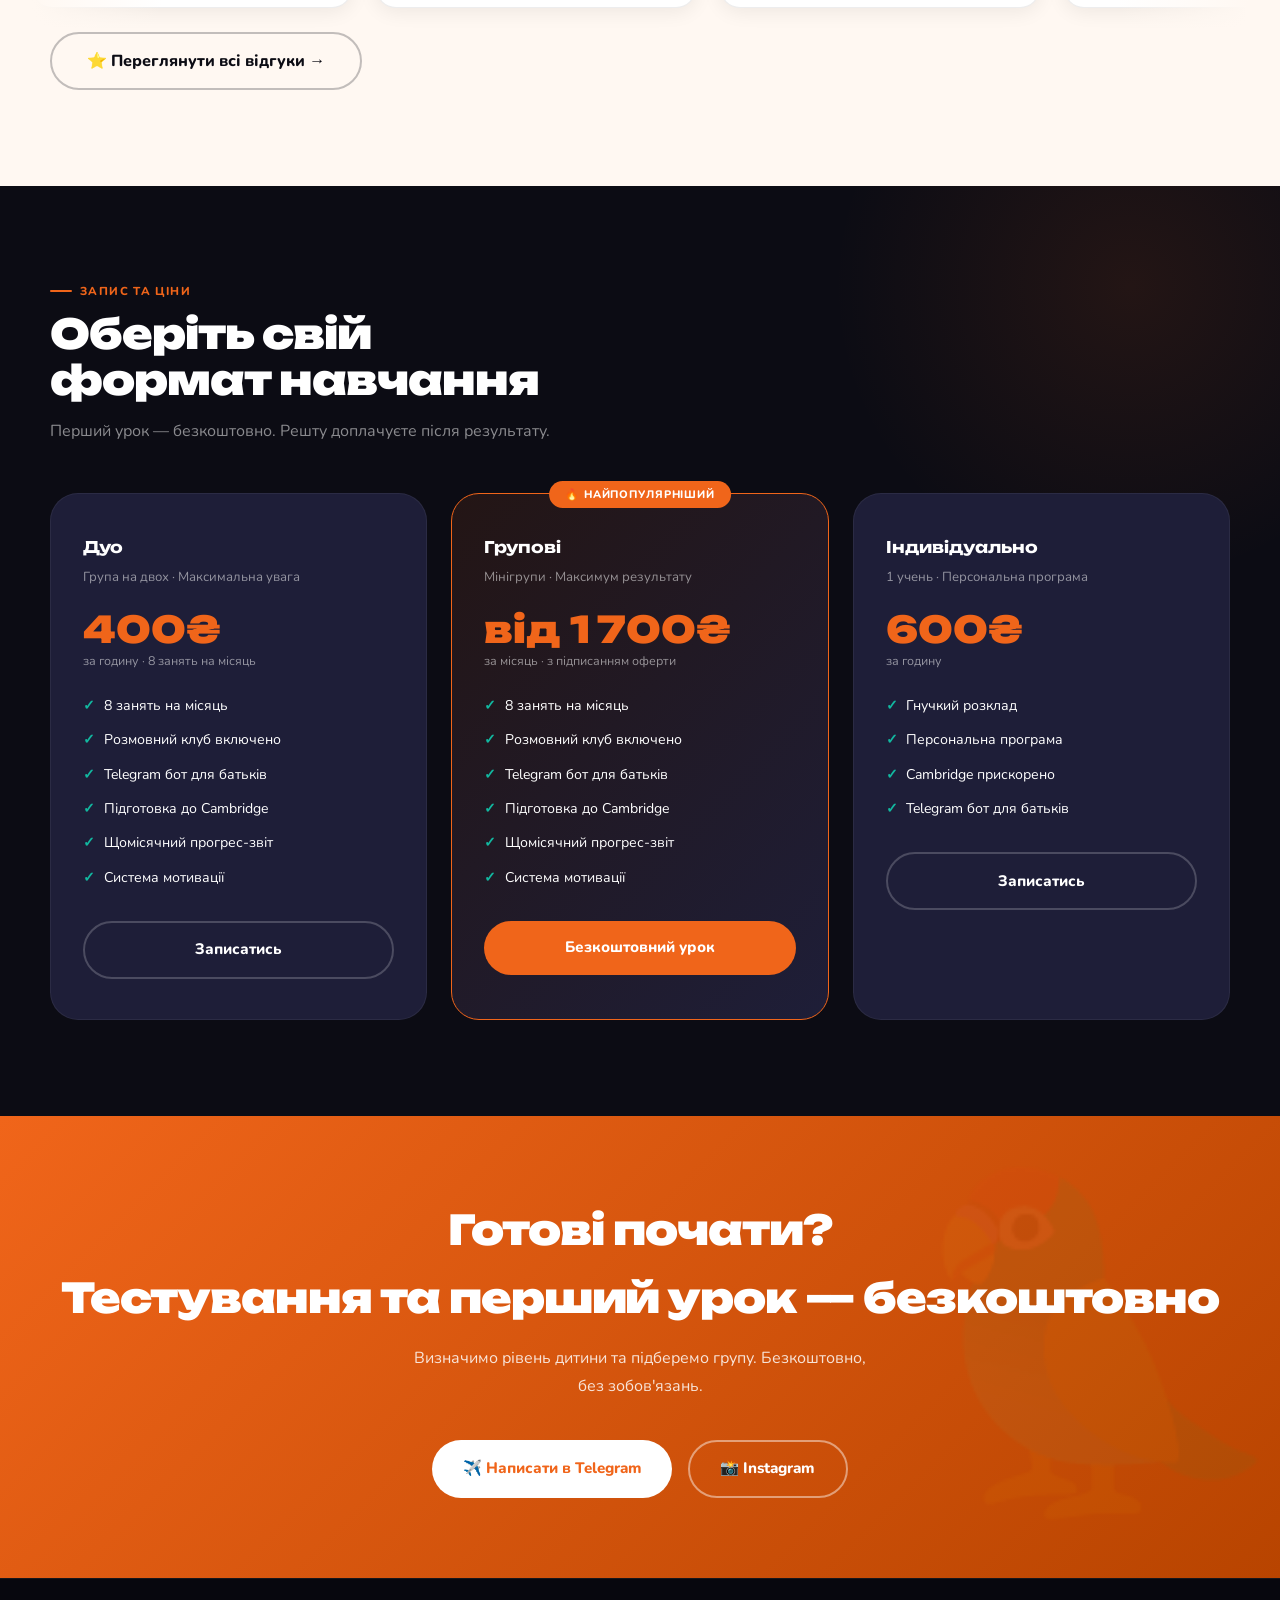
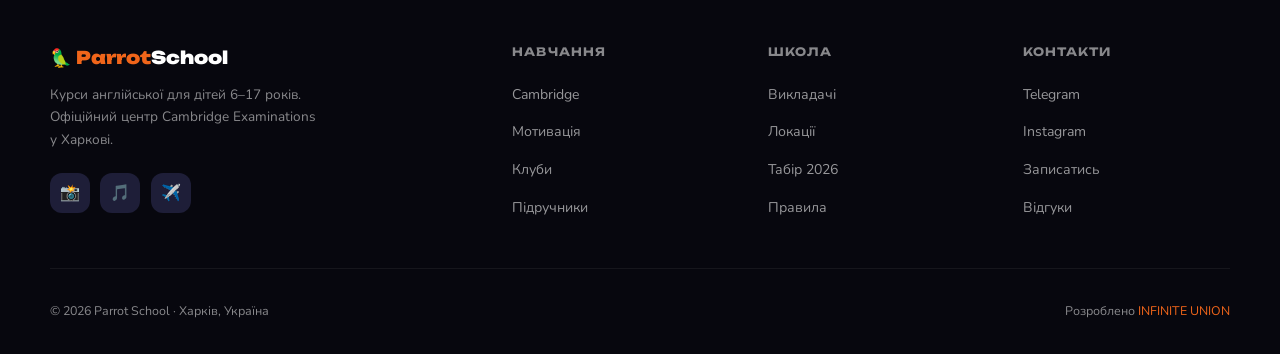
==== commit 822143ba: "fix: update bot URL to dabe domain" ====
--- a/index.html
+++ b/index.html
@@ -617,7 +617,7 @@
 </div>
 
 <script>
-var BOT_URL = "https://adminbot-production-54ee.up.railway.app/form";
+var BOT_URL = "https://adminbot-production-dabe.up.railway.app/form";
 
 function openForm(type) {
   document.getElementById("form-modal").style.display = "flex";
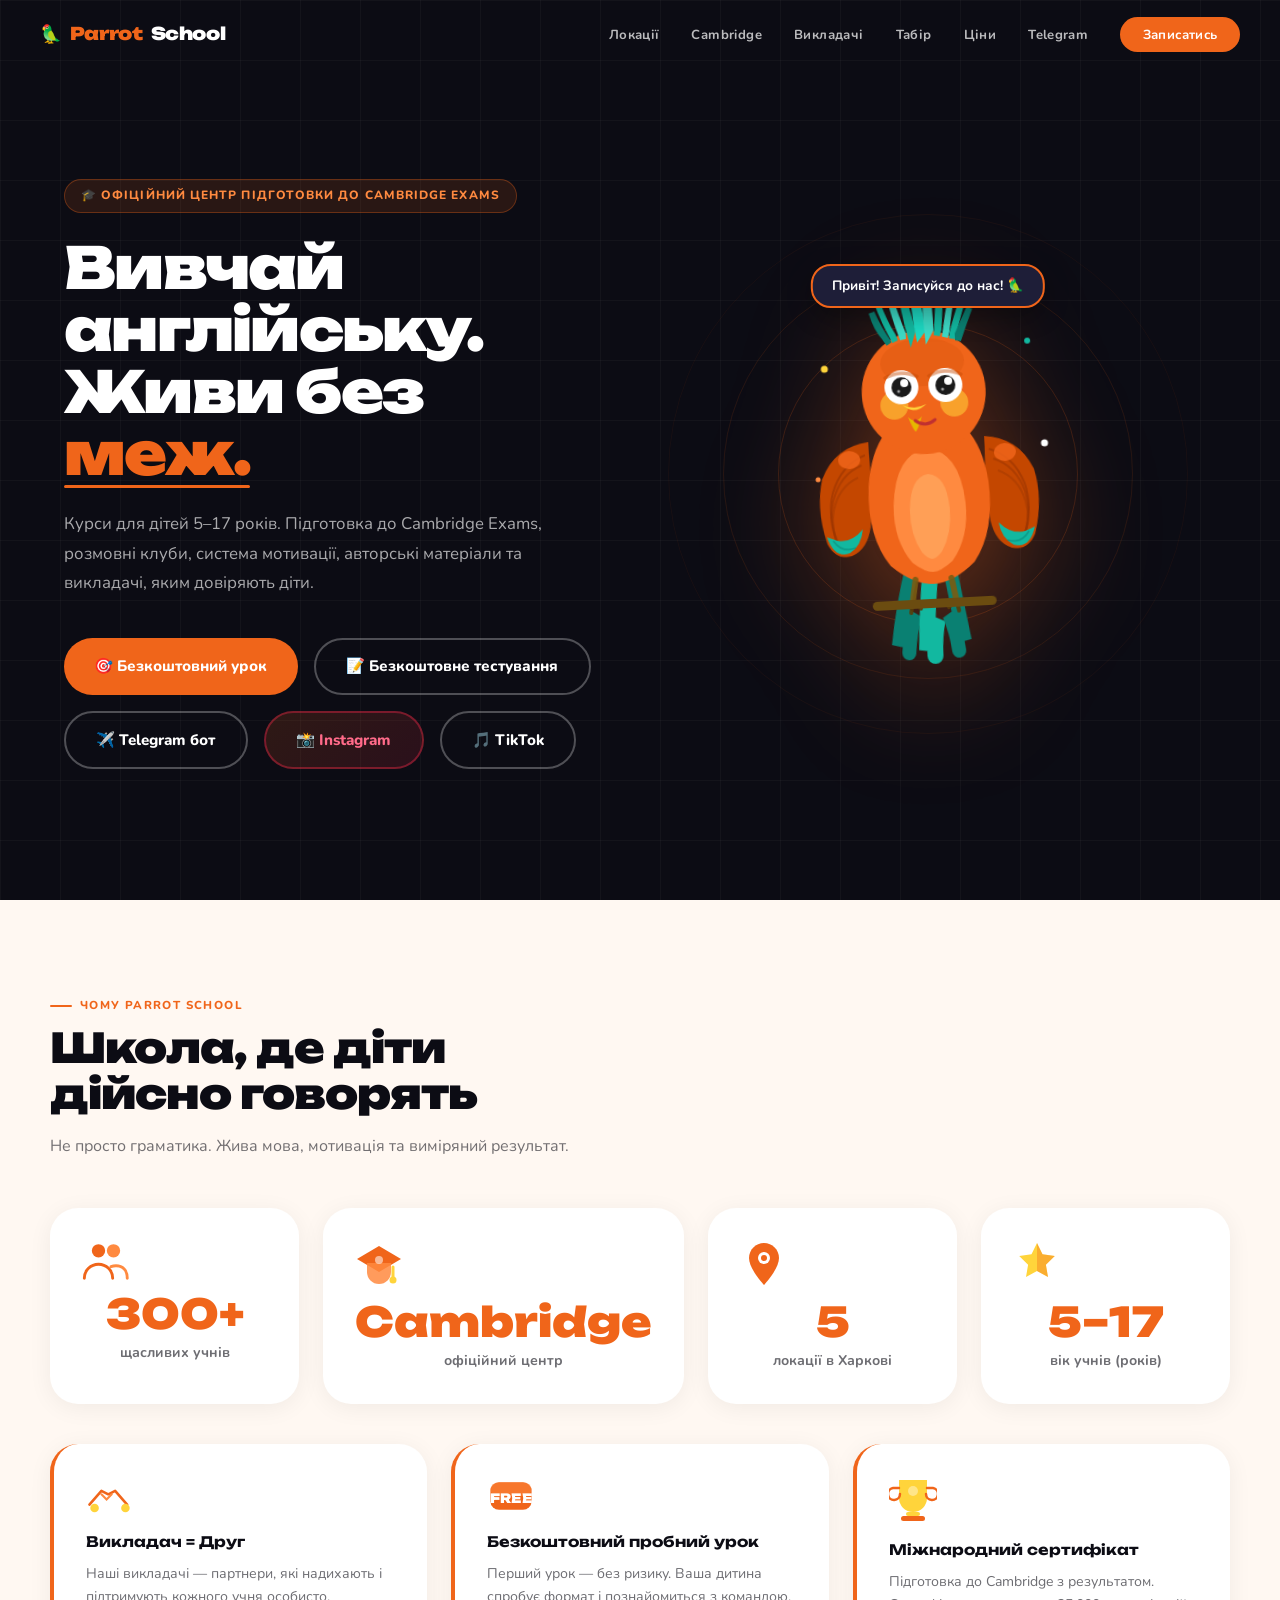
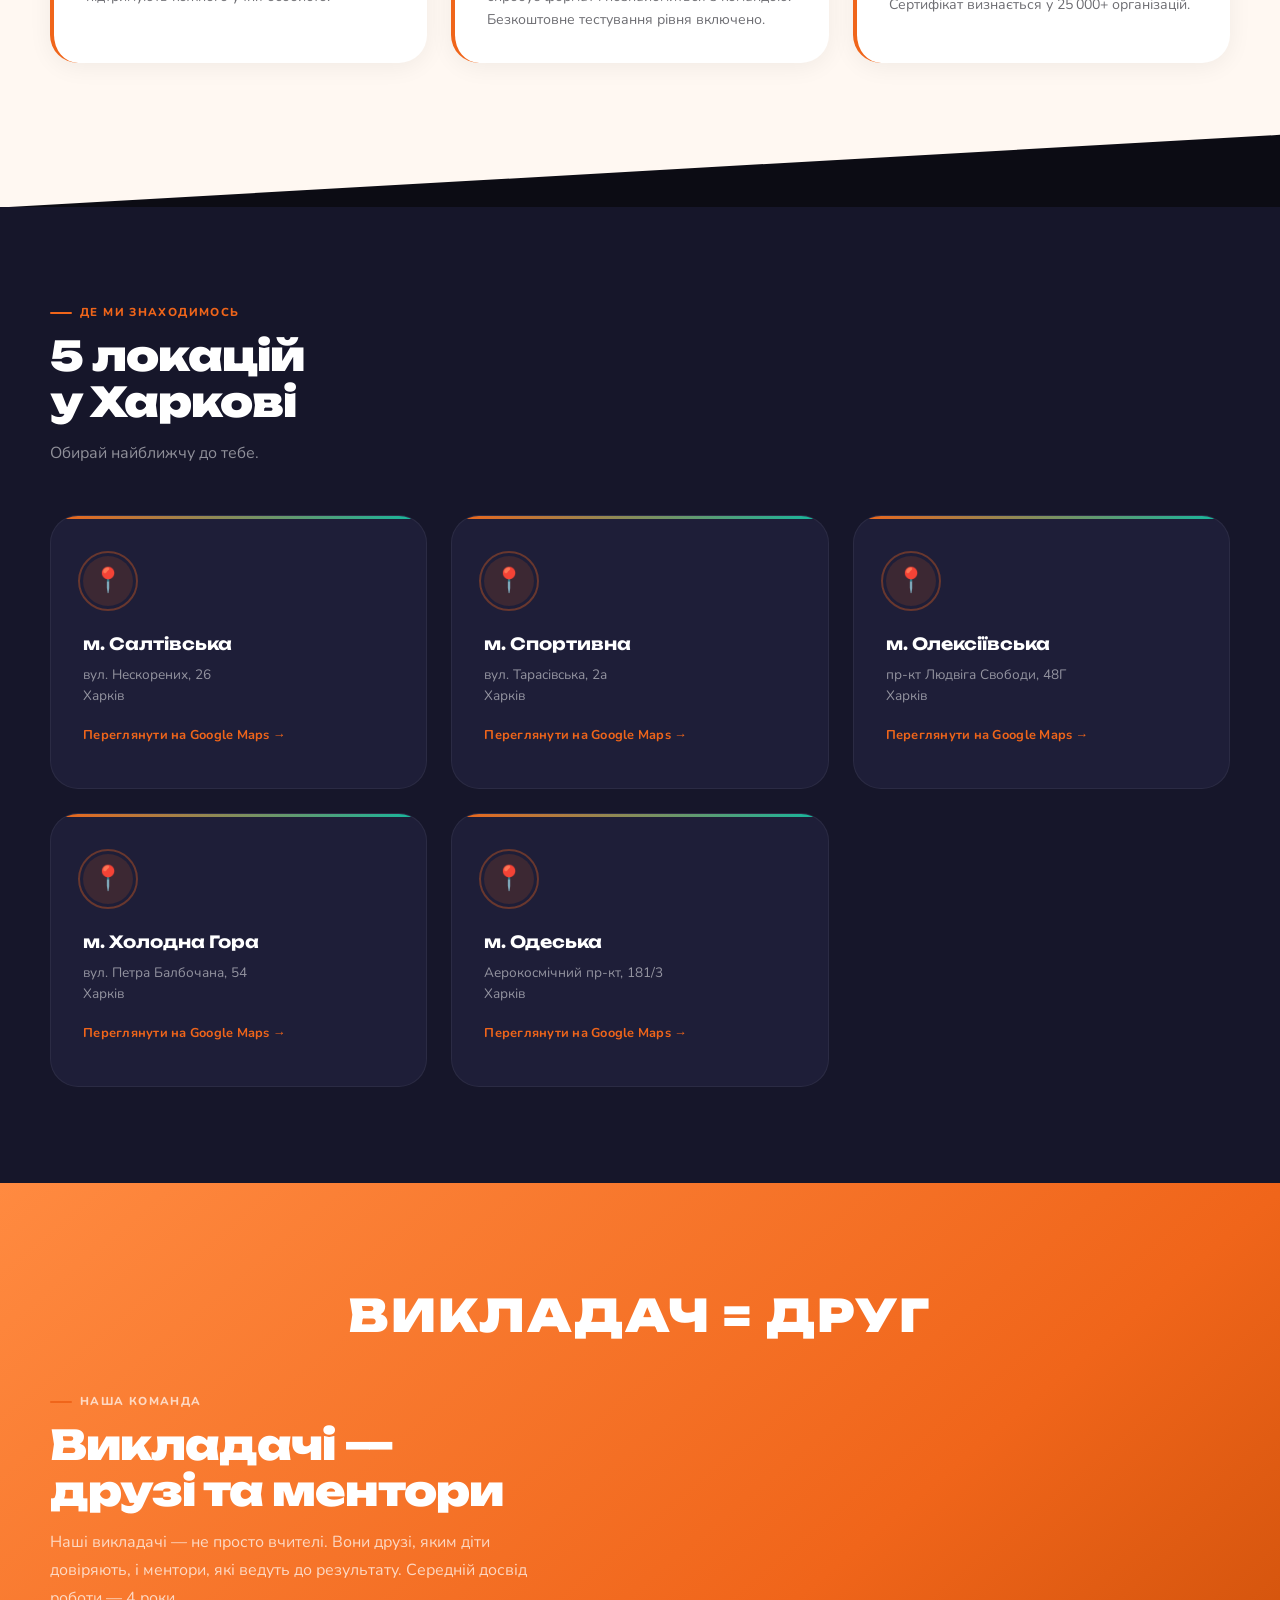
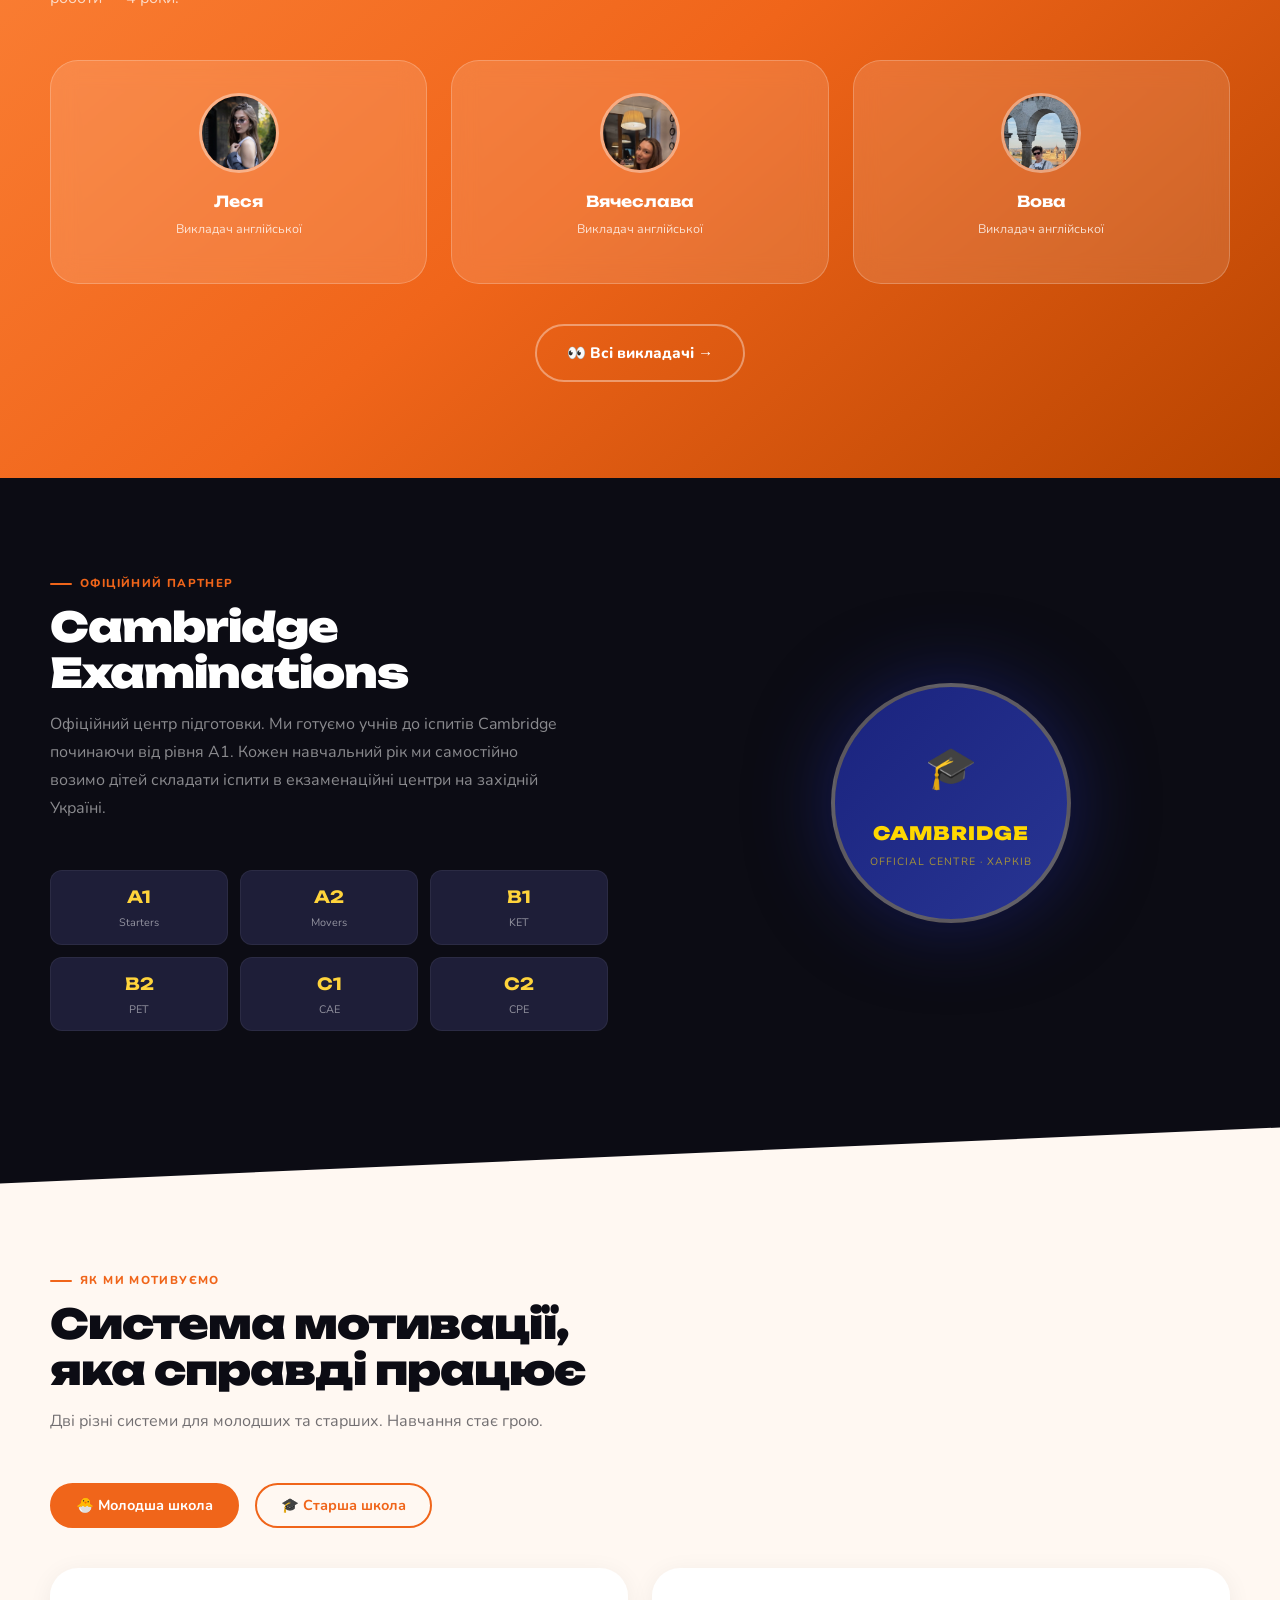
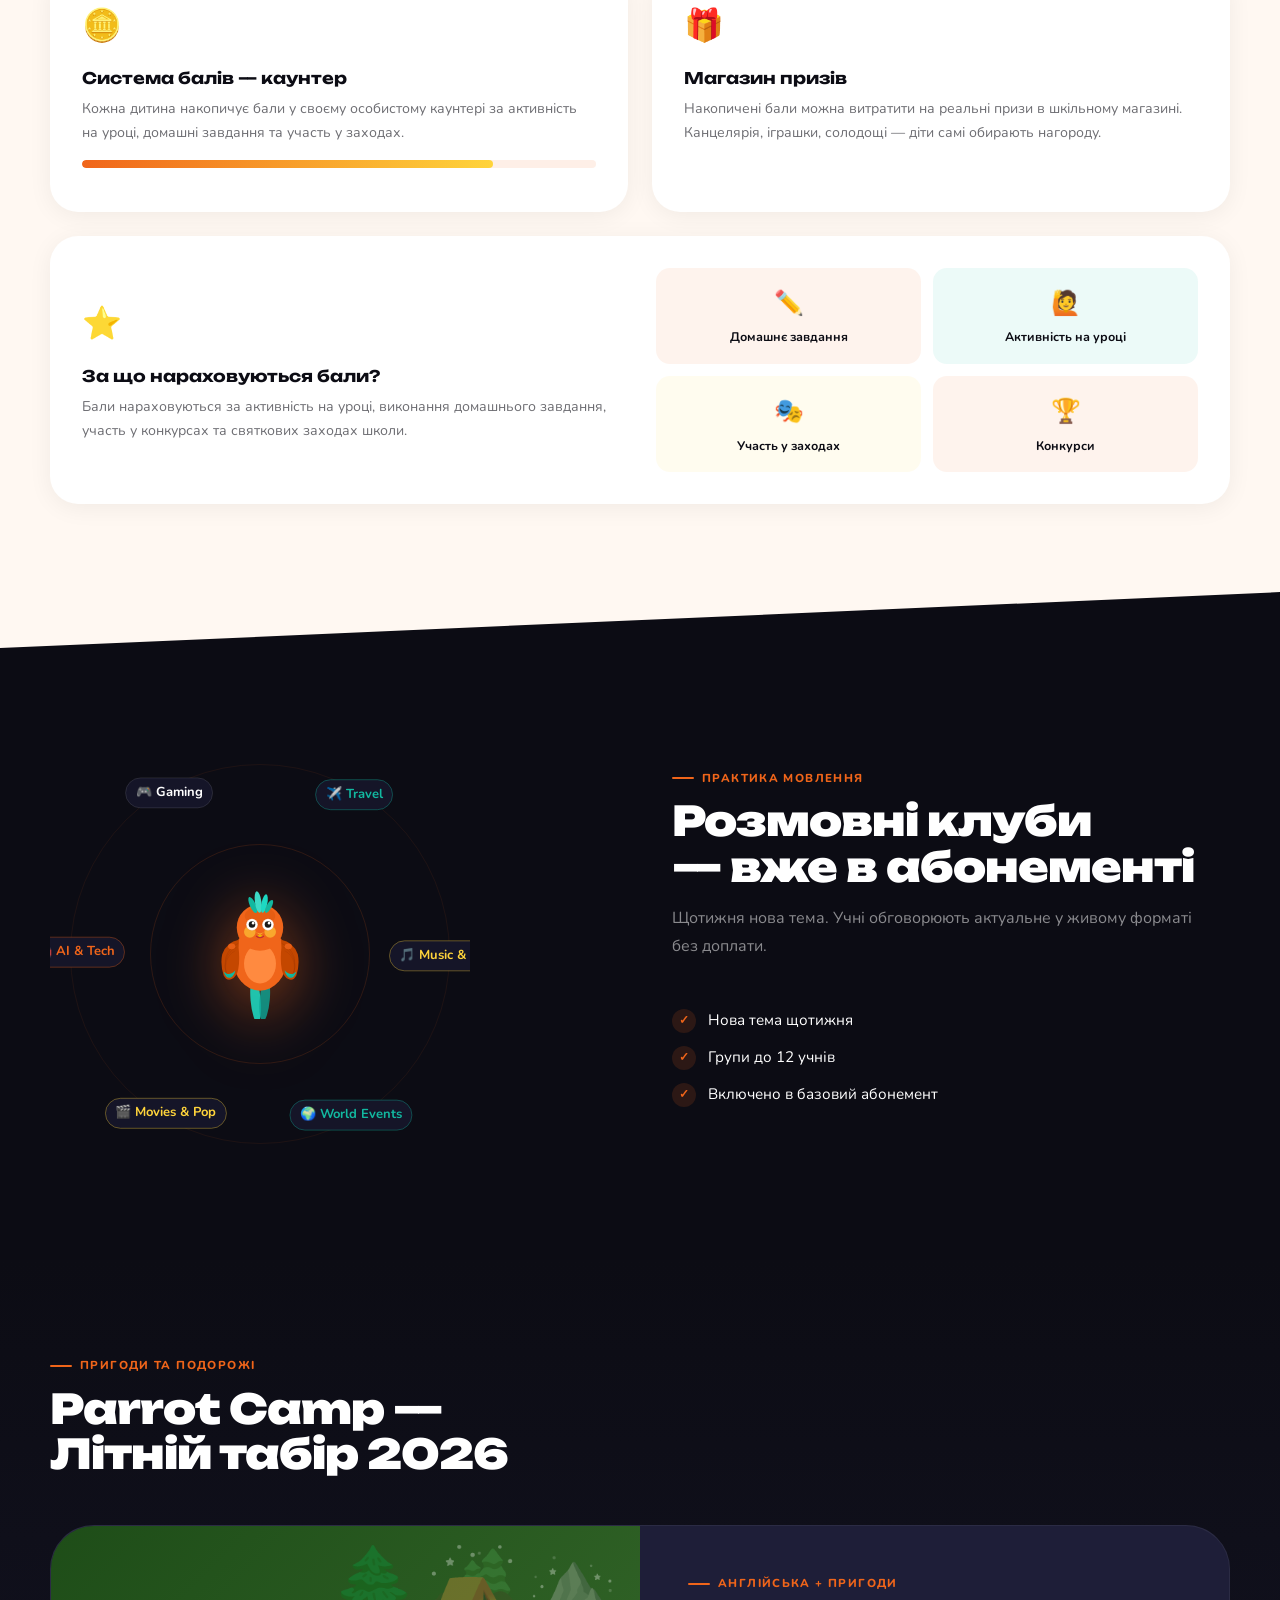
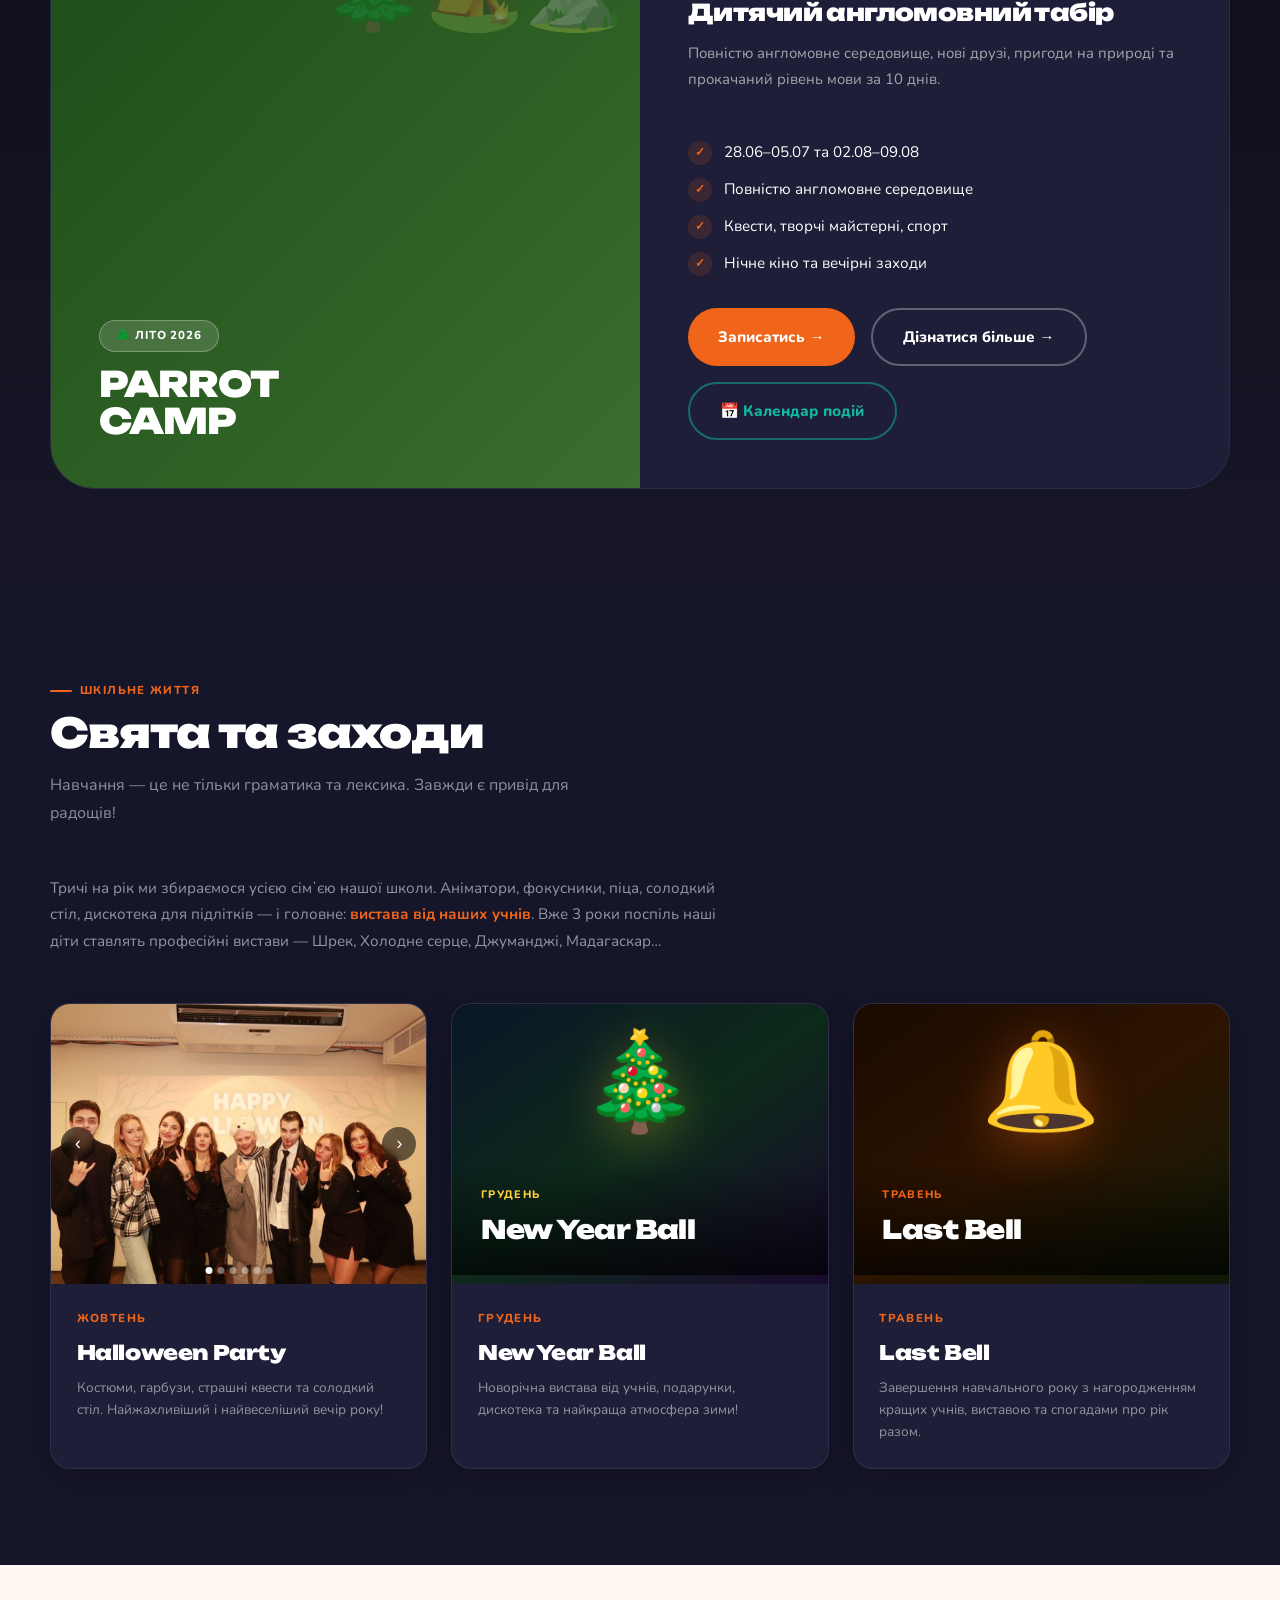
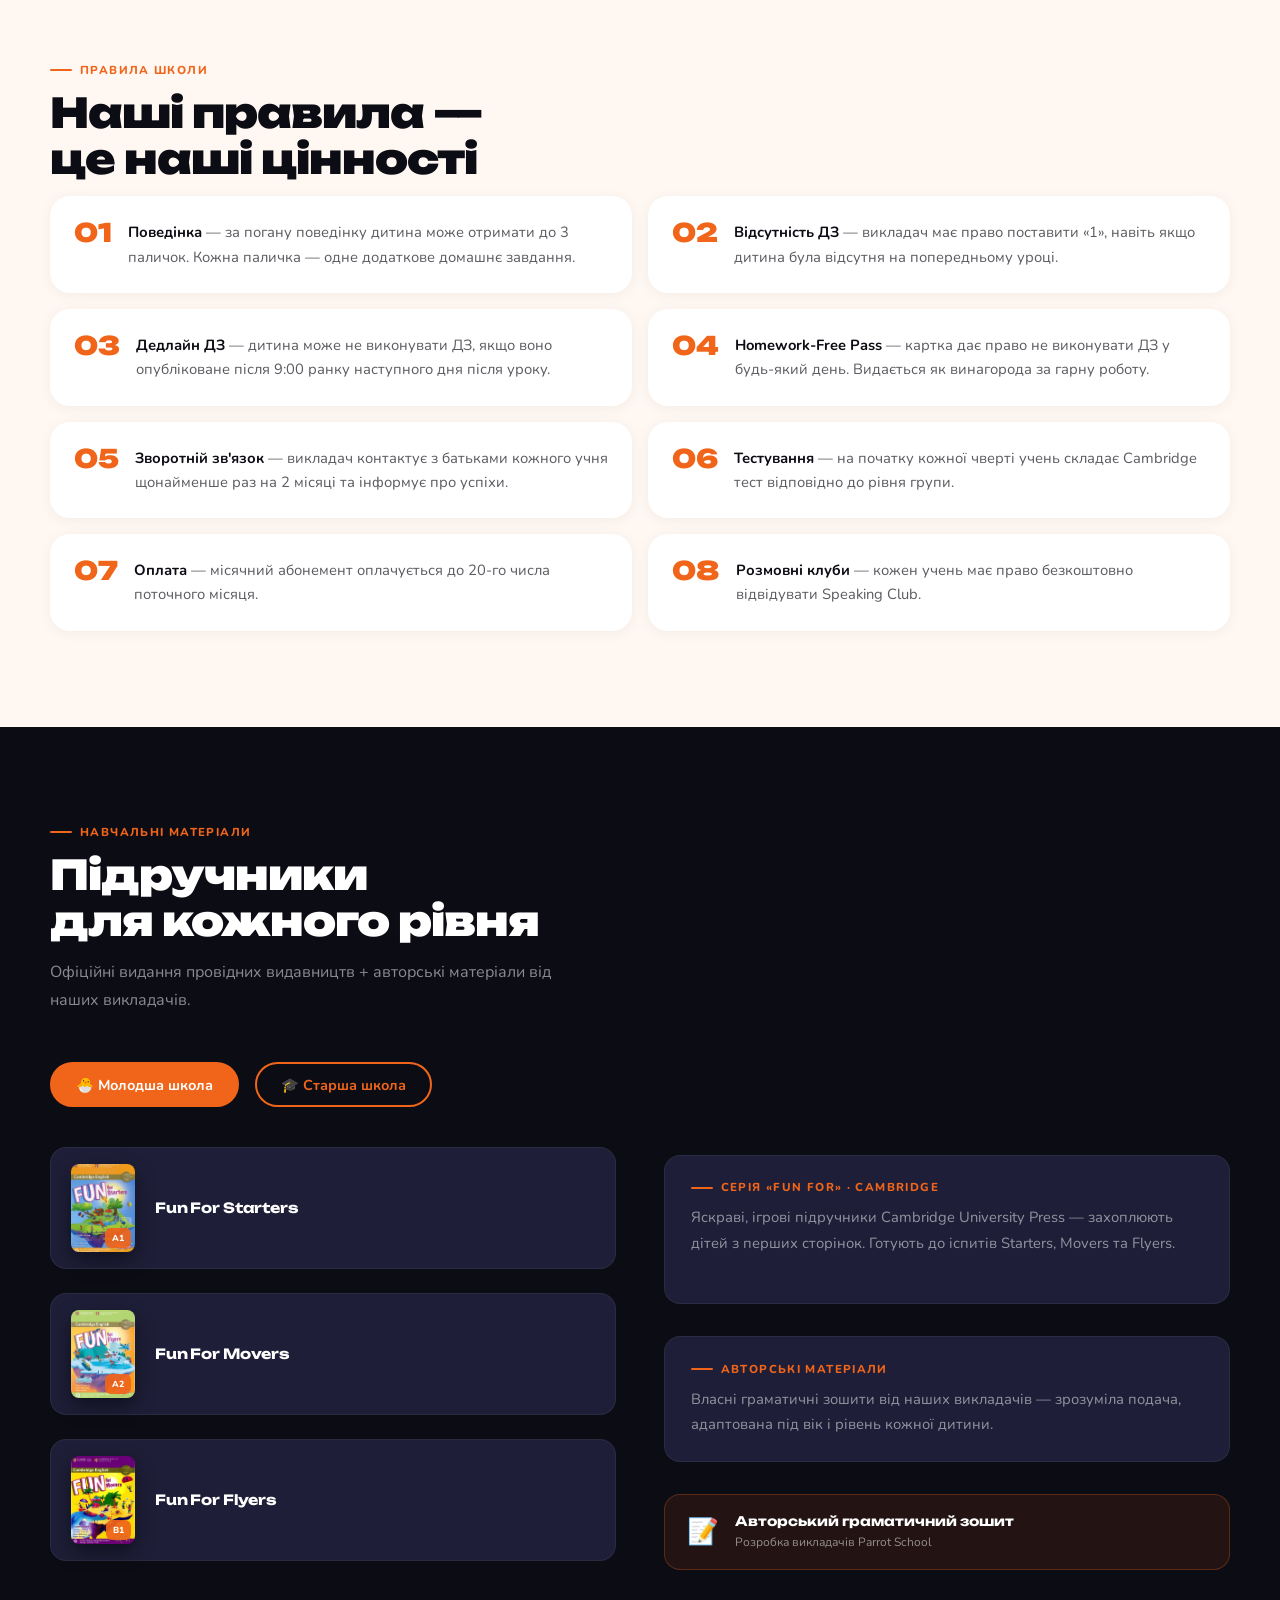
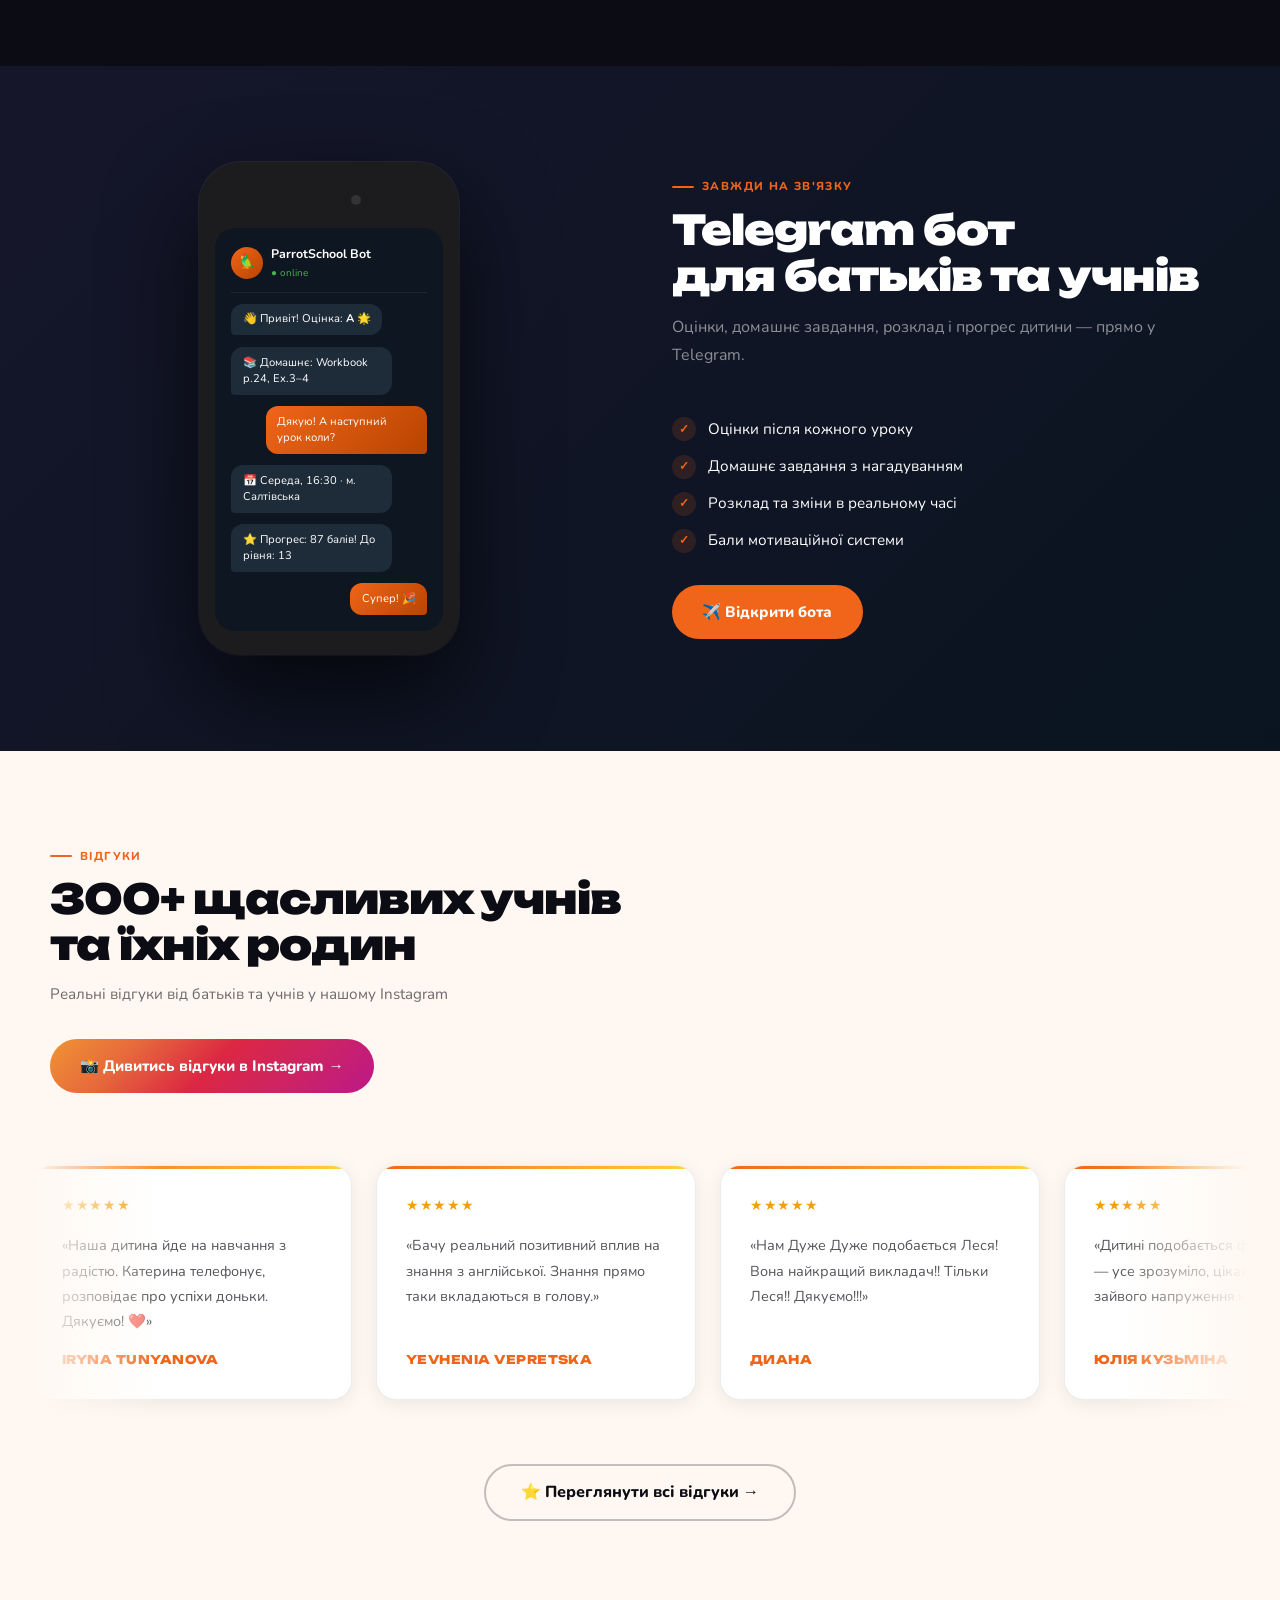
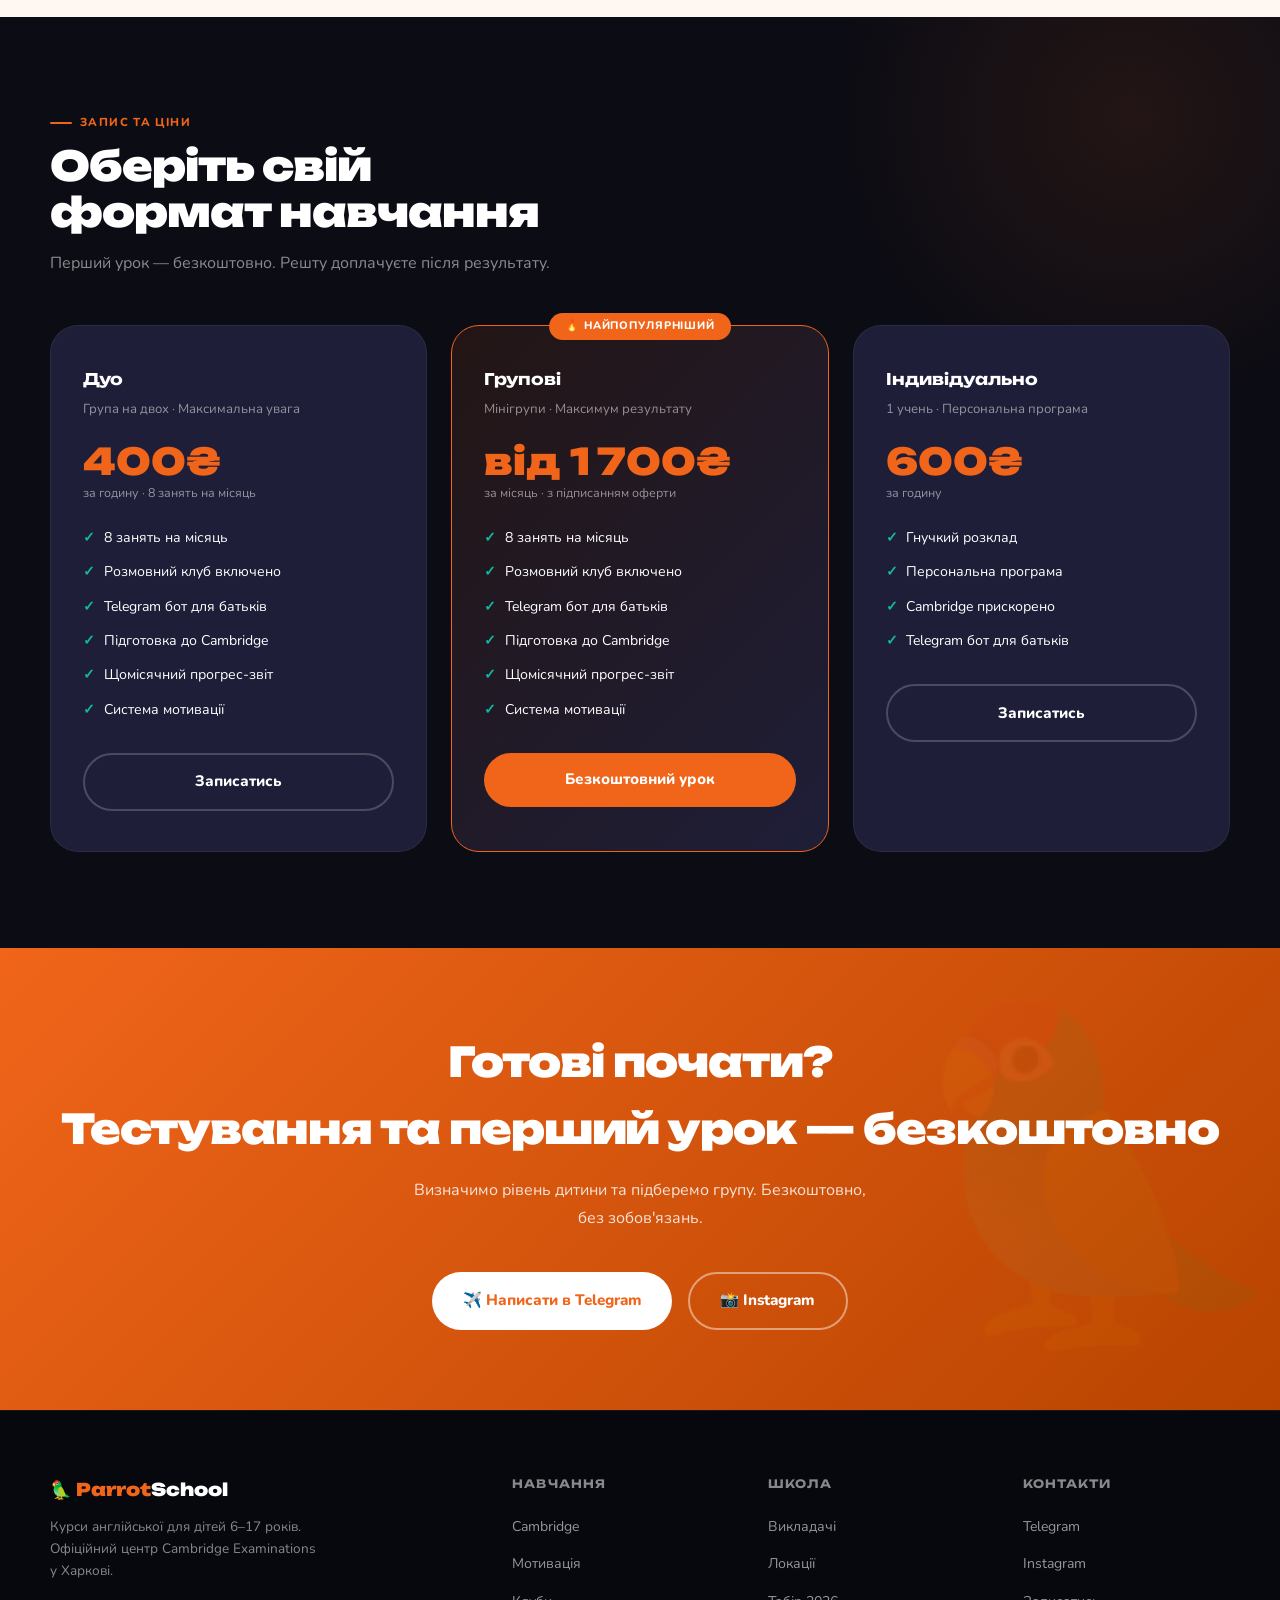
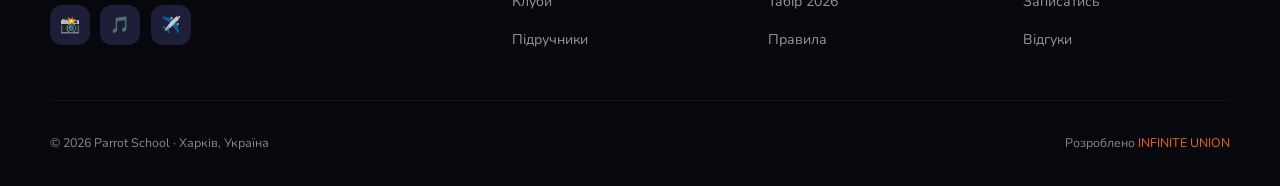
==== commit a6316605: "fix: broken div, hero Instagram/TikTok btns, books redesign 3+3, CORS preflight" ====
--- a/index.html
+++ b/index.html
@@ -56,6 +56,8 @@
       <a href="#pricing" class="btn btn-primary">🎯 Безкоштовний урок</a>
       <a href="#pricing" class="btn btn-ghost">📝 Безкоштовне тестування</a>
       <a href="https://t.me/SchoolParrot_bot" class="btn btn-ghost" target="_blank" rel="noopener noreferrer">✈️ Telegram бот</a>
+      <a href="https://www.instagram.com/parrot_school/" class="btn btn-ghost" target="_blank" rel="noopener noreferrer" style="background:linear-gradient(135deg,rgba(240,101,26,.15),rgba(220,39,67,.15));border-color:rgba(220,39,67,.45);color:#ff6b8a">📸 Instagram</a>
+      <a href="https://www.tiktok.com/@parrot.school.kh" class="btn btn-ghost" target="_blank" rel="noopener noreferrer" style="border-color:rgba(255,255,255,.28)">🎵 TikTok</a>
     </div>
   </div>
   <div class="hero-bird-wrap" aria-hidden="true">
@@ -400,36 +402,73 @@
     </div>
 
     <div id="books-junior">
-      <div class="books-info reveal">
-        <div class="books-text-block">
-          <h3 style="font-family:var(--font-d);font-size:1.2rem;font-weight:700;margin-bottom:.75rem">Серія «Fun For»</h3>
-          <p style="color:var(--muted);font-size:.95rem;line-height:1.7;margin-bottom:1rem">Яскраві, ігрові підручники Cambridge University Press з цікавими персонажами та завданнями, що захоплюють дітей з перших сторінок.</p>
-          <h3 style="font-family:var(--font-d);font-size:1.2rem;font-weight:700;margin-bottom:.75rem">Авторські граматичні зошити</h3>
-          <p style="color:var(--muted);font-size:.95rem;line-height:1.7">Власні розробки наших викладачів — зрозуміла граматика, адаптована під вік та рівень кожної дитини.</p>
-        </div>
-        <div class="books-g">
-          <div class="bk"><div class="bk-cover" style="background:url(assets/books/starters.jpg) center/cover no-repeat"><div class="bk-lvl">A1</div></div></div>
-          <div class="bk"><div class="bk-cover" style="background:url(assets/books/movers.jpg) center/cover no-repeat"><div class="bk-lvl">A2</div></div></div>
-          <div class="bk"><div class="bk-cover" style="background:url(assets/books/flyers.jpg) center/cover no-repeat"><div class="bk-lvl">B1</div></div></div>
-          <div class="bk"><div class="bk-cover" style="background:linear-gradient(135deg,#4a148c,#7b1fa2)"><div class="bk-spine" style="background:#2d0a5e"></div><div class="bk-series">Авторський</div><div class="bk-title">Граматичний зошит</div></div></div>
+      <div class="books-split reveal">
+        <div class="books-col">
+          <div class="book-item">
+            <div class="book-img-wrap"><img src="assets/books/starters.jpg" alt="Fun For Starters" loading="lazy"><span class="book-badge">A1</span></div>
+            <div class="book-label">Fun For Starters</div>
+          </div>
+          <div class="book-item">
+            <div class="book-img-wrap"><img src="assets/books/movers.jpg" alt="Fun For Movers" loading="lazy"><span class="book-badge">A2</span></div>
+            <div class="book-label">Fun For Movers</div>
+          </div>
+          <div class="book-item">
+            <div class="book-img-wrap"><img src="assets/books/flyers.jpg" alt="Fun For Flyers" loading="lazy"><span class="book-badge">B1</span></div>
+            <div class="book-label">Fun For Flyers</div>
+          </div>
+        </div>
+        <div class="books-col-text">
+          <div class="book-series-block">
+            <p class="s-eye" style="margin-bottom:.5rem">Серія «Fun For» · Cambridge</p>
+            <p style="color:var(--muted);font-size:.92rem;line-height:1.75;margin-bottom:1.5rem">Яскраві, ігрові підручники Cambridge University Press — захоплюють дітей з перших сторінок. Готують до іспитів Starters, Movers та Flyers.</p>
+          </div>
+          <div class="book-series-block">
+            <p class="s-eye" style="margin-bottom:.5rem">Авторські матеріали</p>
+            <p style="color:var(--muted);font-size:.92rem;line-height:1.75">Власні граматичні зошити від наших викладачів — зрозуміла подача, адаптована під вік і рівень кожної дитини.</p>
+          </div>
+          <div class="book-authors-badge">
+            <span>📝</span>
+            <div>
+              <div style="font-family:var(--font-d);font-size:.82rem;font-weight:700">Авторський граматичний зошит</div>
+              <div style="font-size:.75rem;color:var(--muted)">Розробка викладачів Parrot School</div>
+            </div>
+          </div>
         </div>
       </div>
     </div>
 
     <div id="books-senior" style="display:none">
-      <div class="books-info reveal">
-        <div class="books-text-block">
-          <h3 style="font-family:var(--font-d);font-size:1.2rem;font-weight:700;margin-bottom:.75rem">Серія «Focus»</h3>
-          <p style="color:var(--muted);font-size:.95rem;line-height:1.7;margin-bottom:1rem">Сучасна серія Pearson для підлітків та молоді. Актуальні теми, grammar in context та підготовка до міжнародних іспитів.</p>
-          <h3 style="font-family:var(--font-d);font-size:1.2rem;font-weight:700;margin-bottom:.75rem">Збірники тестів Express Publishing</h3>
-          <p style="color:var(--muted);font-size:.95rem;line-height:1.7">Практичні збірники для підготовки до Cambridge Exams з реальними форматами завдань.</p>
-        </div>
-        <div class="books-g">
-          <div class="bk"><div class="bk-cover" style="background:url(assets/books/focus1.jpg) center/cover no-repeat"><div class="bk-lvl">A2</div></div></div>
-          <div class="bk"><div class="bk-cover" style="background:url(assets/books/focus2.jpg) center/cover no-repeat"><div class="bk-lvl">B1</div></div></div>
-          <div class="bk"><div class="bk-cover" style="background:url(assets/books/focus3.jpg) center/cover no-repeat"><div class="bk-lvl">B1+</div></div></div>
-          <div class="bk"><div class="bk-cover" style="background:url(assets/books/focus4.jpg) center/cover no-repeat"><div class="bk-lvl">B2</div></div></div>
-          <div class="bk"><div class="bk-cover" style="background:url(assets/books/focus5.jpg) center/cover no-repeat"><div class="bk-lvl">C1</div></div></div>
+      <div class="books-split reveal">
+        <div class="books-col">
+          <div class="book-item">
+            <div class="book-img-wrap"><img src="assets/books/focus1.jpg" alt="Focus 1" loading="lazy"><span class="book-badge">A2</span></div>
+            <div class="book-label">Focus 1</div>
+          </div>
+          <div class="book-item">
+            <div class="book-img-wrap"><img src="assets/books/focus2.jpg" alt="Focus 2" loading="lazy"><span class="book-badge">B1</span></div>
+            <div class="book-label">Focus 2</div>
+          </div>
+          <div class="book-item">
+            <div class="book-img-wrap"><img src="assets/books/focus3.jpg" alt="Focus 3" loading="lazy"><span class="book-badge">B1+</span></div>
+            <div class="book-label">Focus 3</div>
+          </div>
+        </div>
+        <div class="books-col">
+          <div class="book-item">
+            <div class="book-img-wrap"><img src="assets/books/focus4.jpg" alt="Focus 4" loading="lazy"><span class="book-badge">B2</span></div>
+            <div class="book-label">Focus 4</div>
+          </div>
+          <div class="book-item">
+            <div class="book-img-wrap"><img src="assets/books/focus5.jpg" alt="Focus 5" loading="lazy"><span class="book-badge">C1</span></div>
+            <div class="book-label">Focus 5</div>
+          </div>
+          <div class="book-authors-badge" style="margin-top:auto">
+            <span>📋</span>
+            <div>
+              <div style="font-family:var(--font-d);font-size:.82rem;font-weight:700">Express Publishing</div>
+              <div style="font-size:.75rem;color:var(--muted)">Збірники тестів Cambridge</div>
+            </div>
+          </div>
         </div>
       </div>
     </div>
@@ -502,7 +541,7 @@
       <div class="rev-card"><div class="rev-card-top"><span class="rev-stars-sm">★★★★★</span></div><p class="rev-q">«Дитина ходить із задоволенням. Особливо подобається вчитель Оля.»</p><div class="rev-who">Elena Sydorenko</div></div>
     </div>
   </div>
-  <div class="container
+  <div class="container">
     <div style="text-align:center;margin-top:2.5rem">
       <a href="pages/reviews.html" class="btn btn-ghost" style="border-color:rgba(12,12,20,.25);color:var(--dark);font-size:1rem;padding:.85rem 2.2rem">⭐ Переглянути всі відгуки →</a>
     </div>
--- a/src/css/styles.css
+++ b/src/css/styles.css
@@ -613,3 +613,20 @@
   .lvl-g{grid-template-columns:repeat(2,1fr)}
   .rev-card{min-width:180px;max-width:200px}
 }
+
+/* BOOKS REDESIGN — 3+3 split */
+.books-split{display:grid;grid-template-columns:1fr 1fr;gap:3rem;align-items:start;margin-top:1rem}
+.books-col{display:flex;flex-direction:column;gap:1.5rem}
+.books-col-text{display:flex;flex-direction:column;gap:2rem;padding-top:.5rem}
+.book-item{display:flex;align-items:center;gap:1.25rem;background:var(--card);border-radius:16px;padding:1rem 1.25rem;border:1px solid rgba(255,255,255,.06);transition:transform .35s var(--ease),border-color .3s}
+.book-item:hover{transform:translateX(6px);border-color:rgba(240,101,26,.3)}
+.book-img-wrap{position:relative;flex-shrink:0;width:64px;height:88px;border-radius:8px;overflow:hidden;box-shadow:0 8px 20px rgba(0,0,0,.45)}
+.book-img-wrap img{width:100%;height:100%;object-fit:cover;display:block}
+.book-badge{position:absolute;bottom:4px;right:4px;background:rgba(240,101,26,.92);color:#fff;font-size:.55rem;font-weight:800;padding:.18rem .42rem;border-radius:6px;letter-spacing:.04em}
+.book-label{font-family:var(--font-d);font-size:.88rem;font-weight:700;color:var(--white);letter-spacing:-.01em}
+.book-series-block{padding:1.4rem 1.6rem;background:var(--card);border-radius:16px;border:1px solid rgba(255,255,255,.06)}
+.book-authors-badge{display:flex;align-items:center;gap:1rem;background:rgba(240,101,26,.1);border:1px solid rgba(240,101,26,.28);border-radius:16px;padding:1rem 1.4rem;font-size:1.6rem}
+@media(max-width:768px){
+  .books-split{grid-template-columns:1fr;gap:1.5rem}
+  .book-img-wrap{width:52px;height:72px}
+}
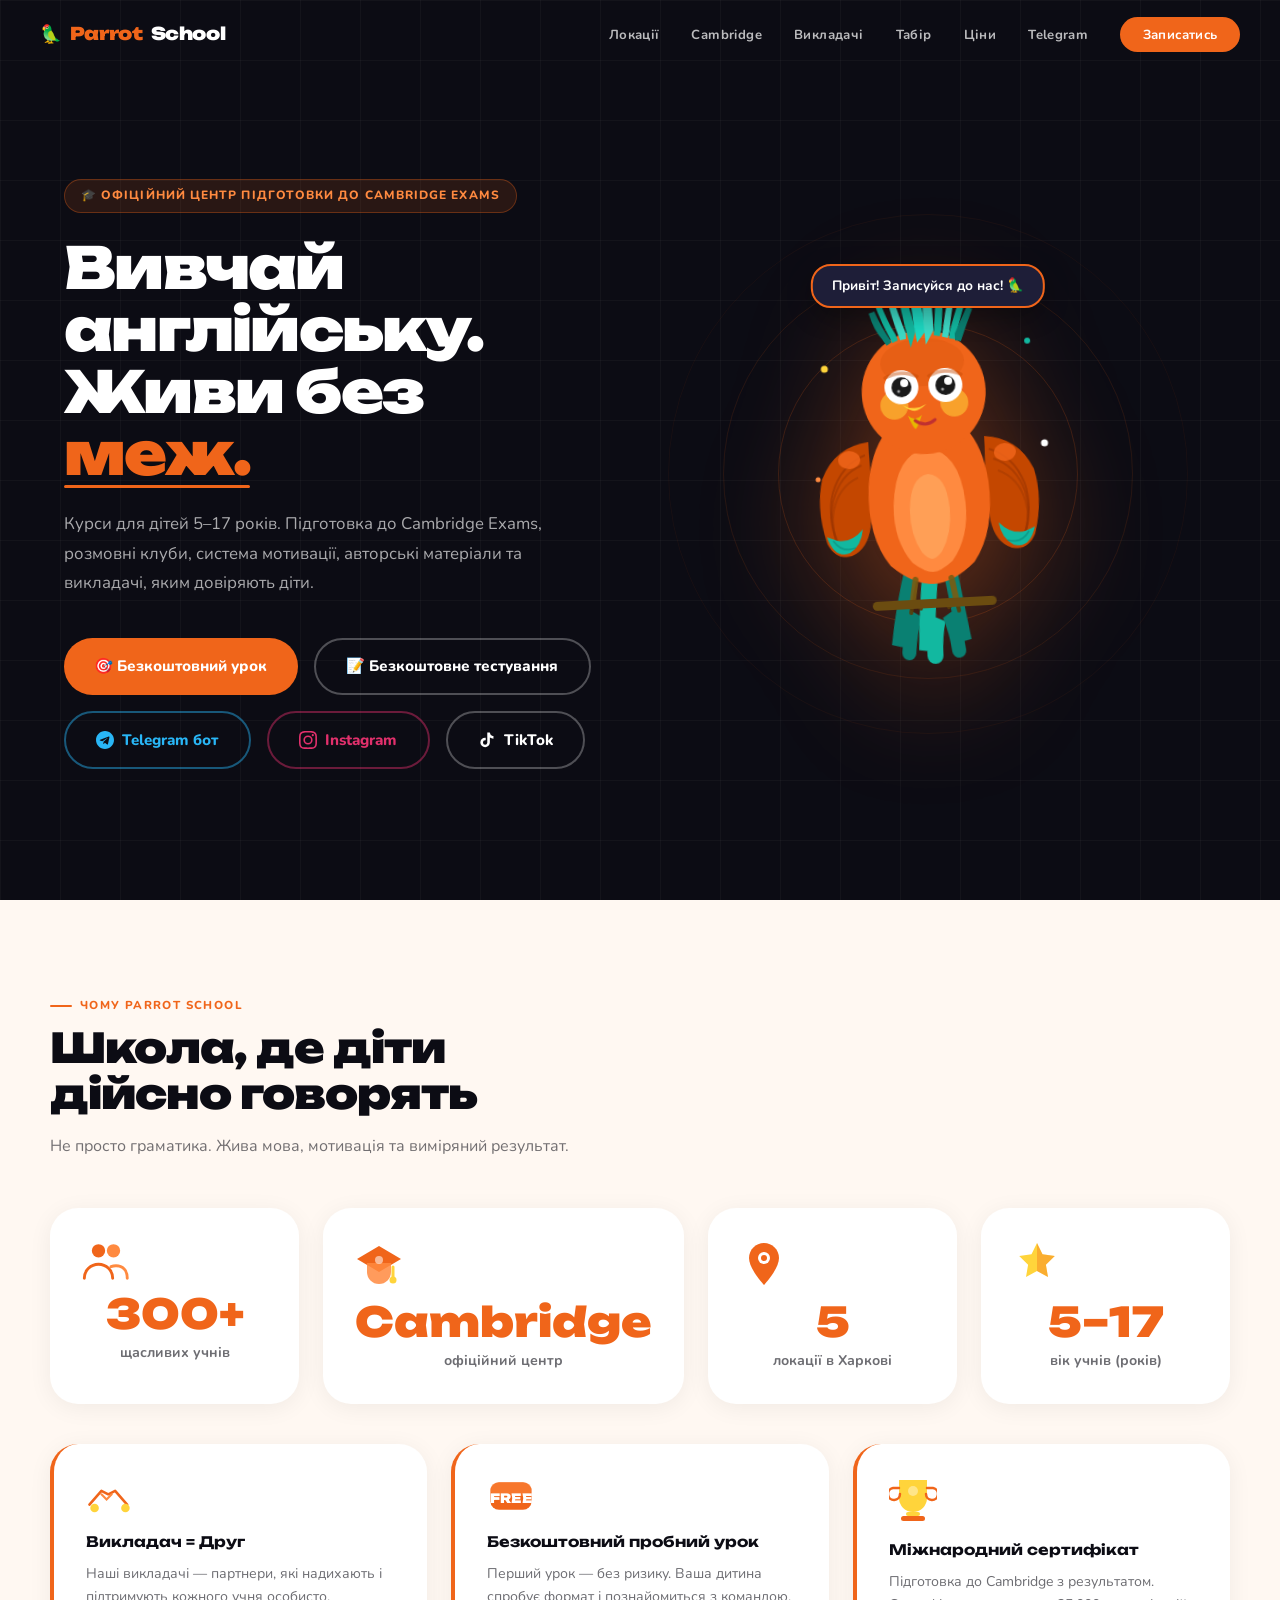
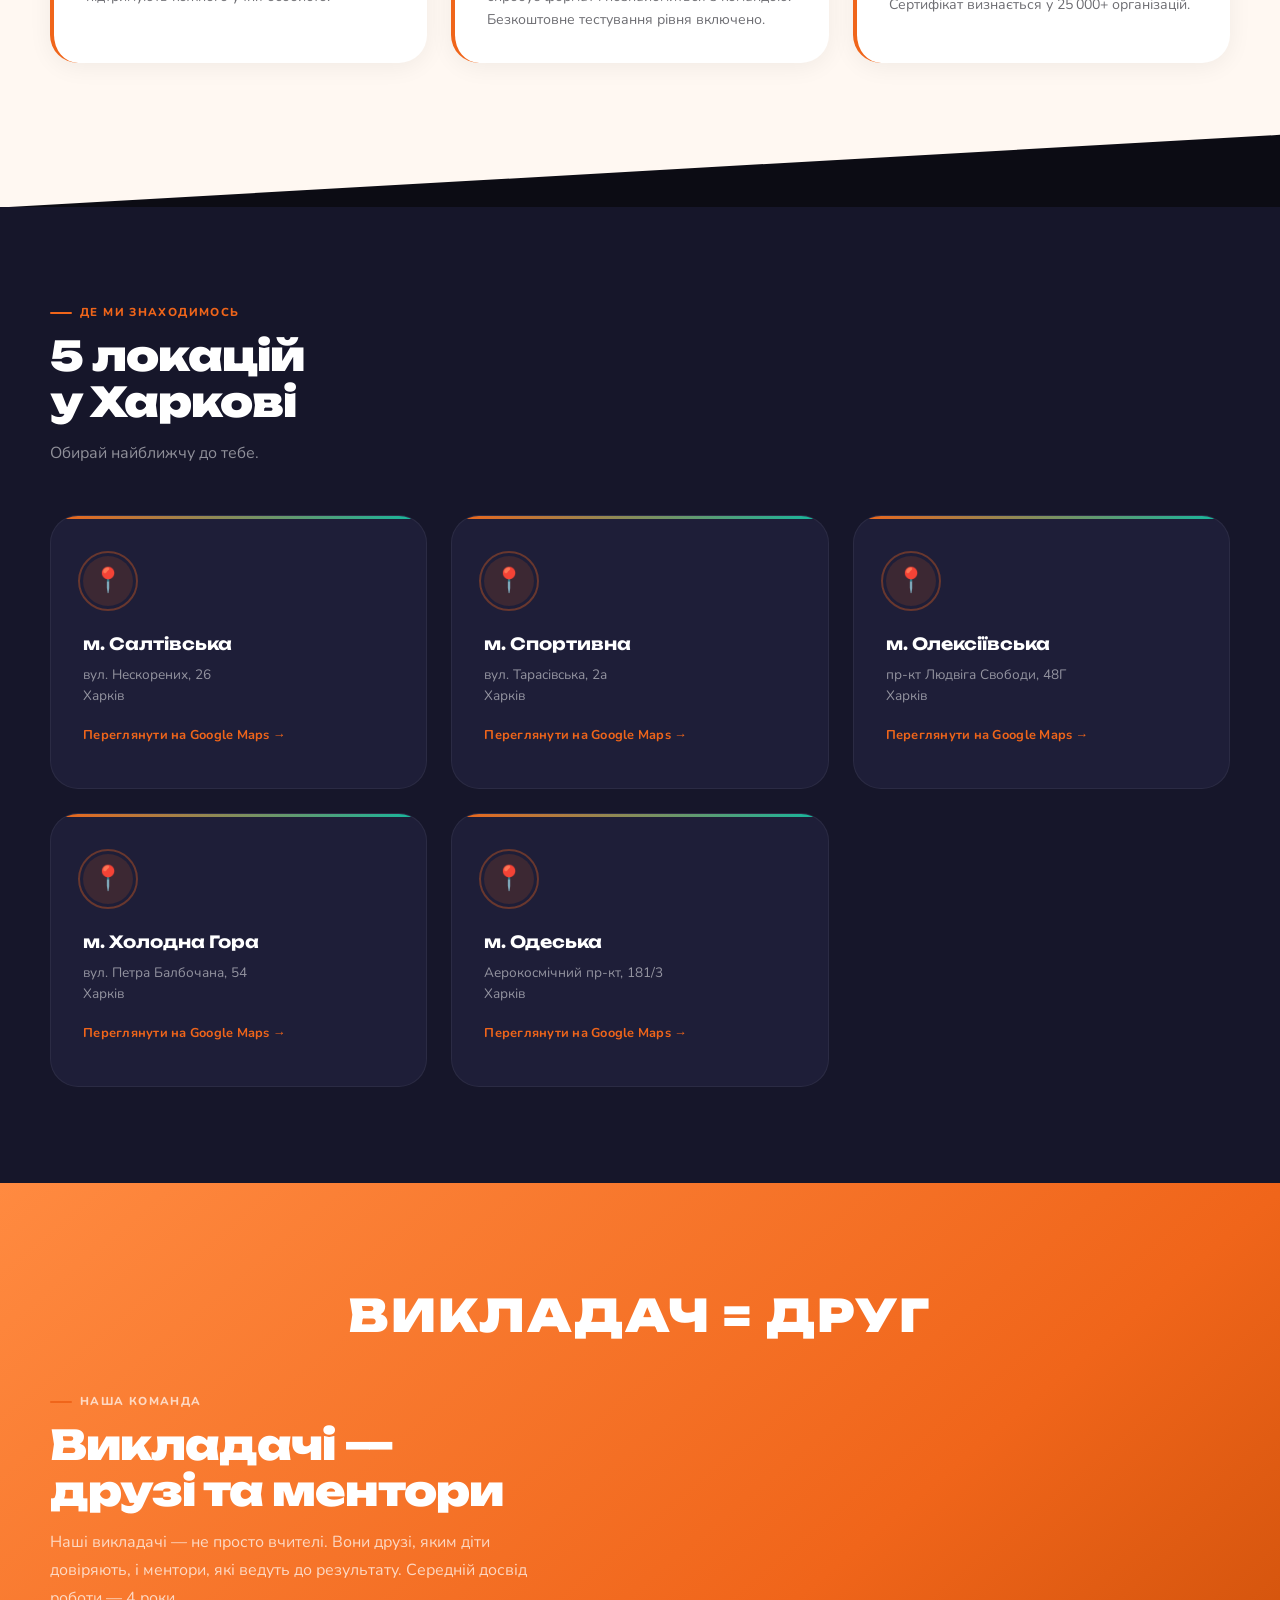
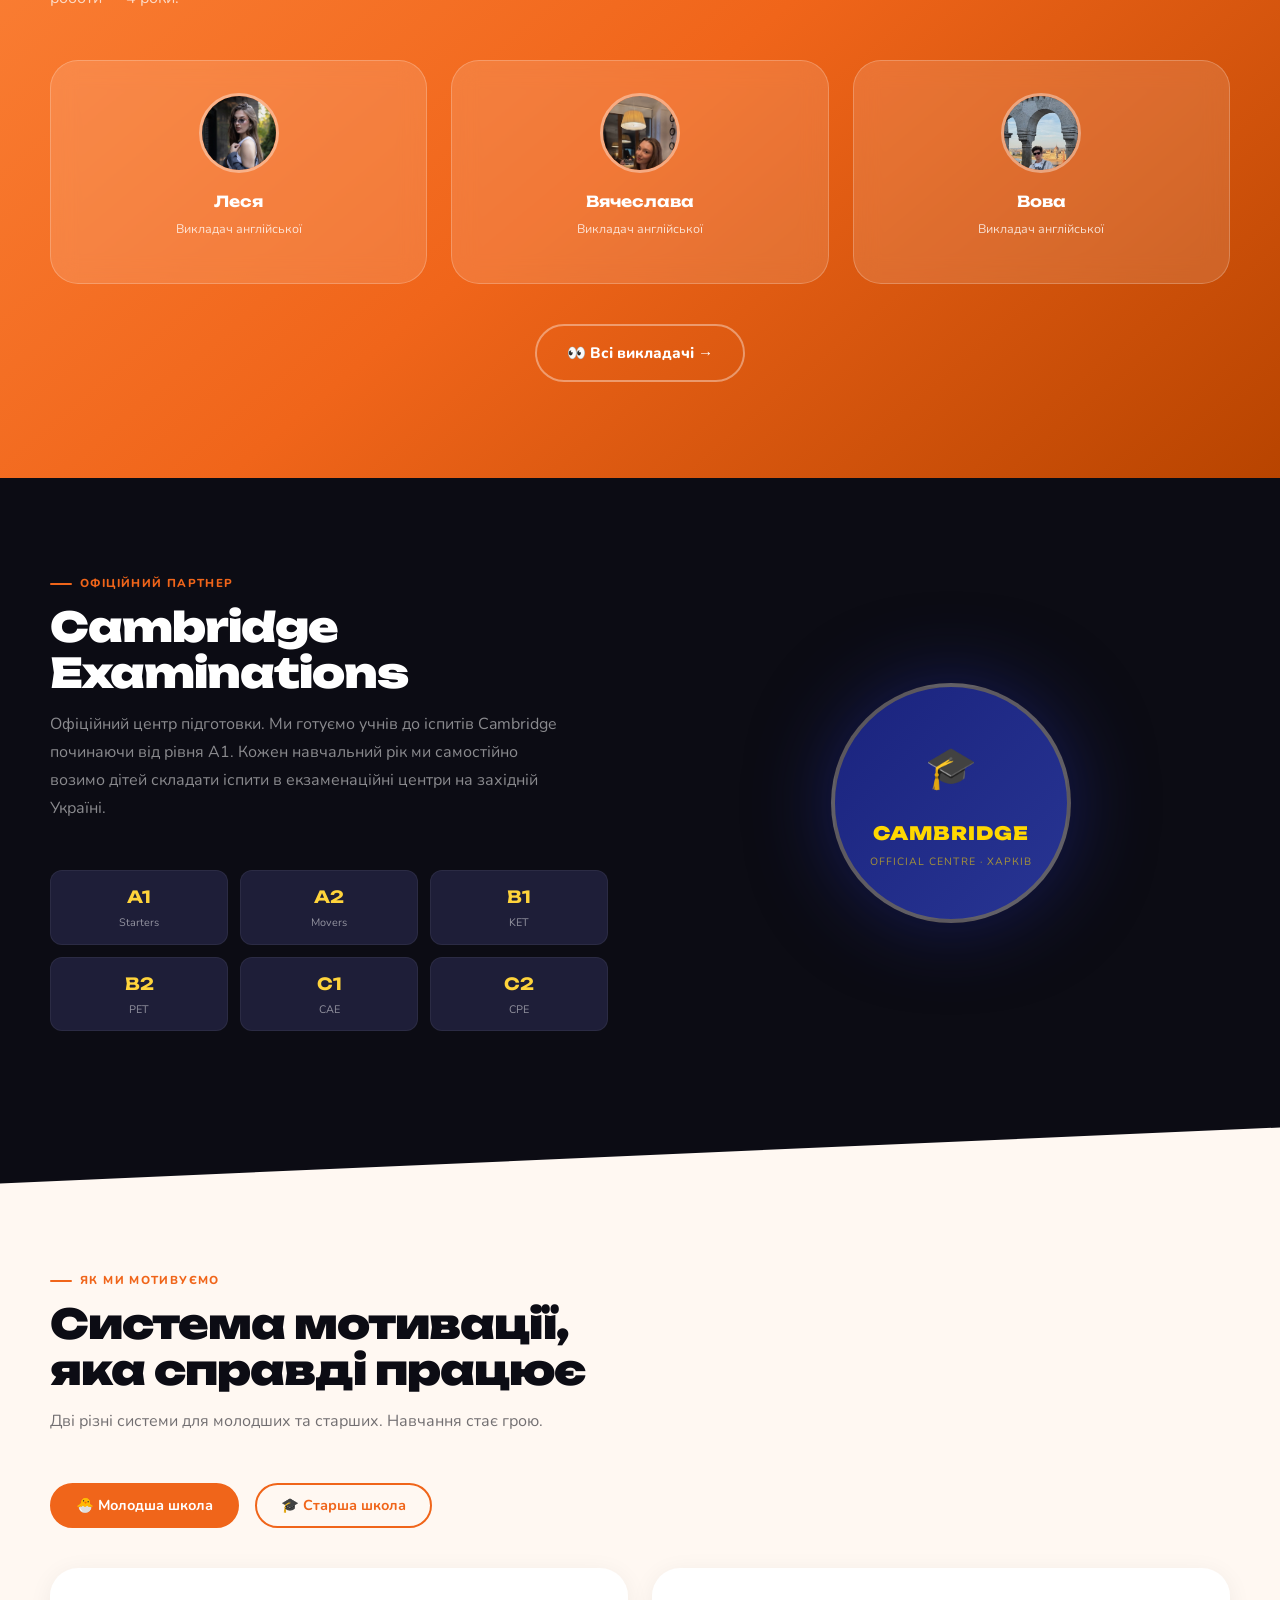
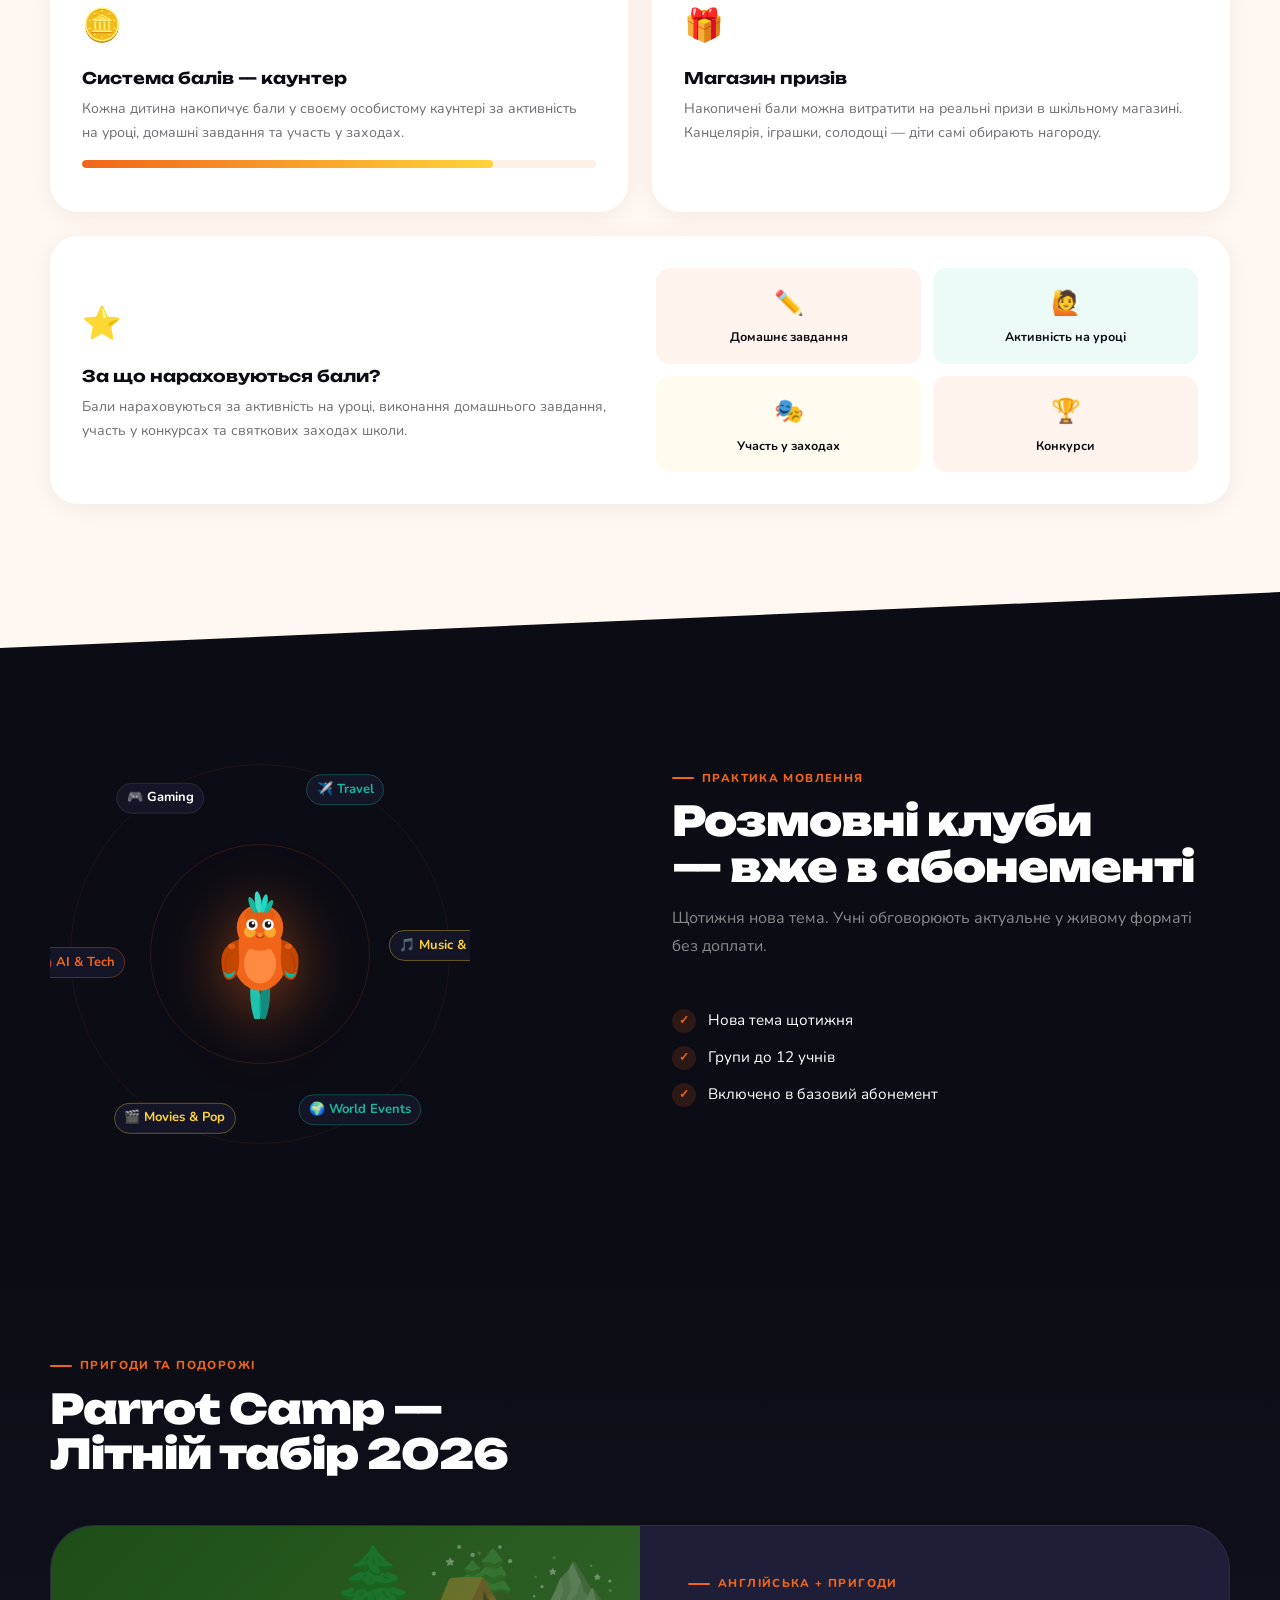
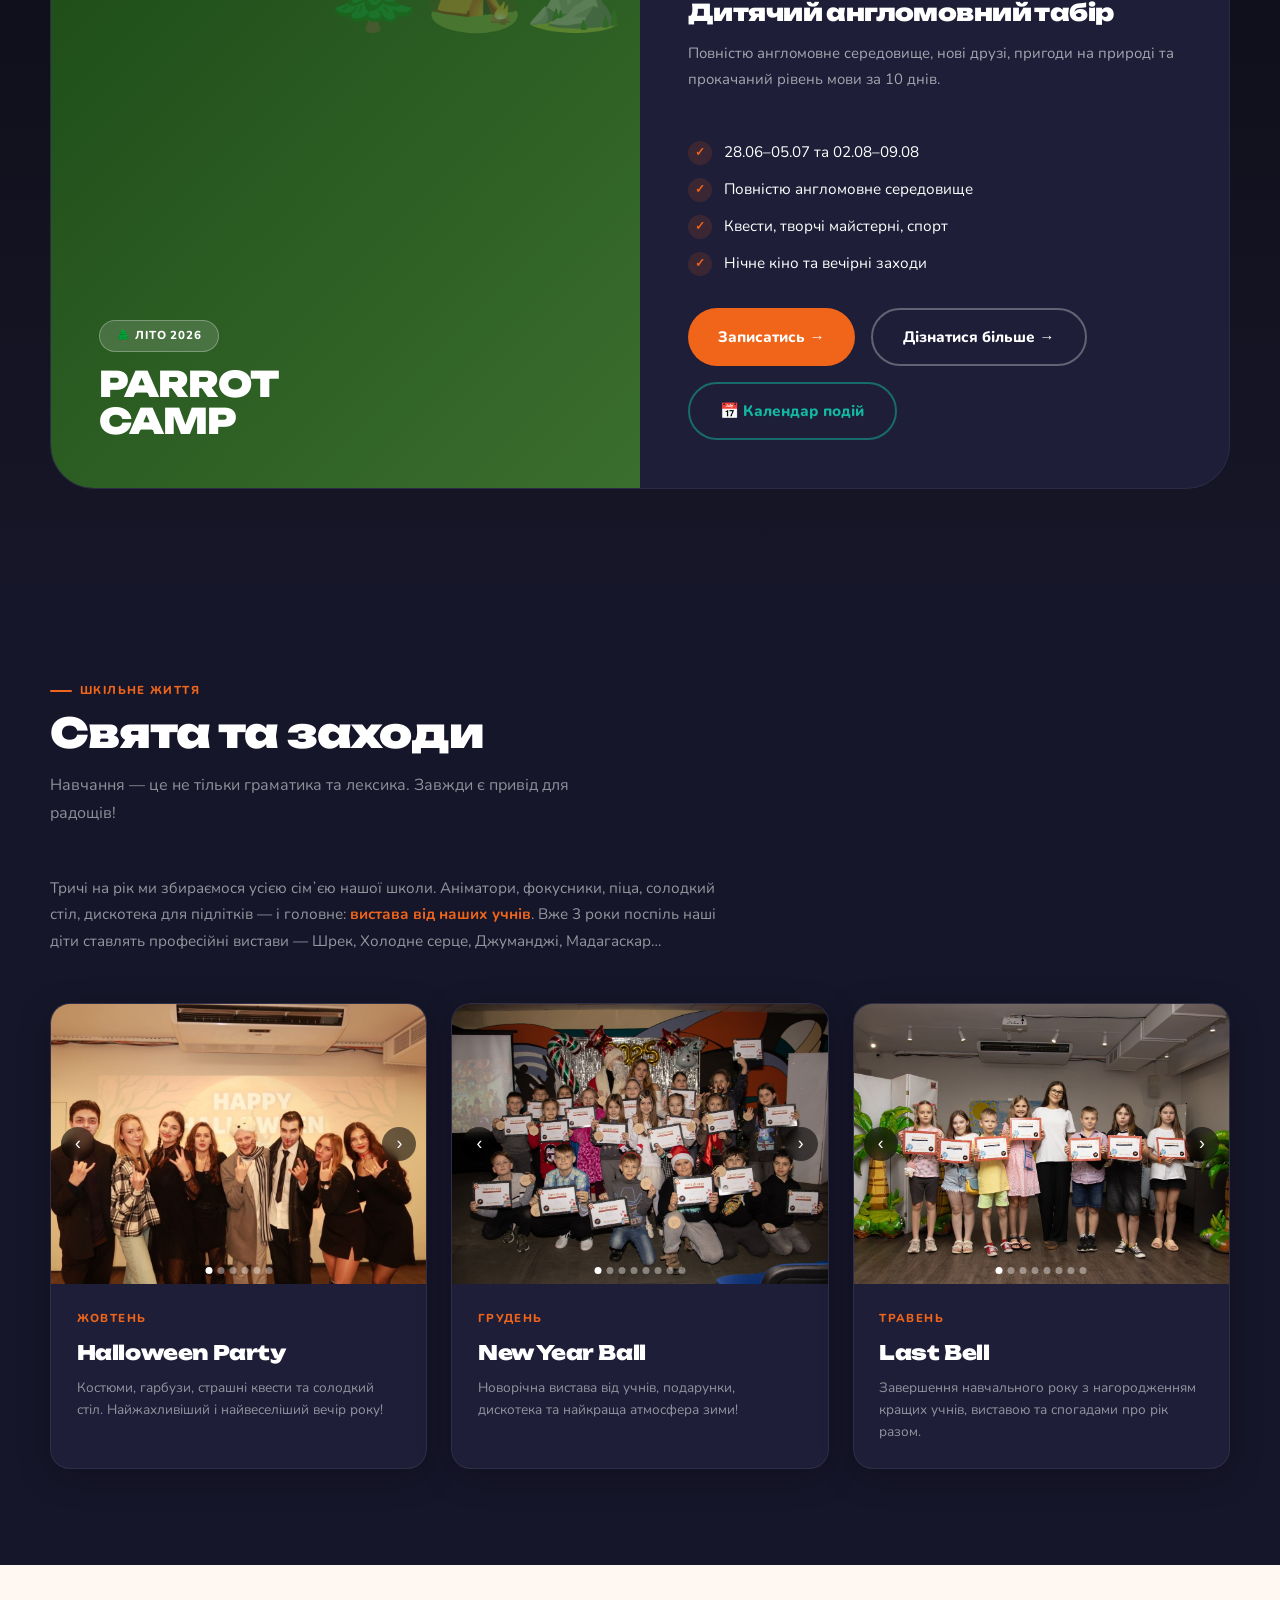
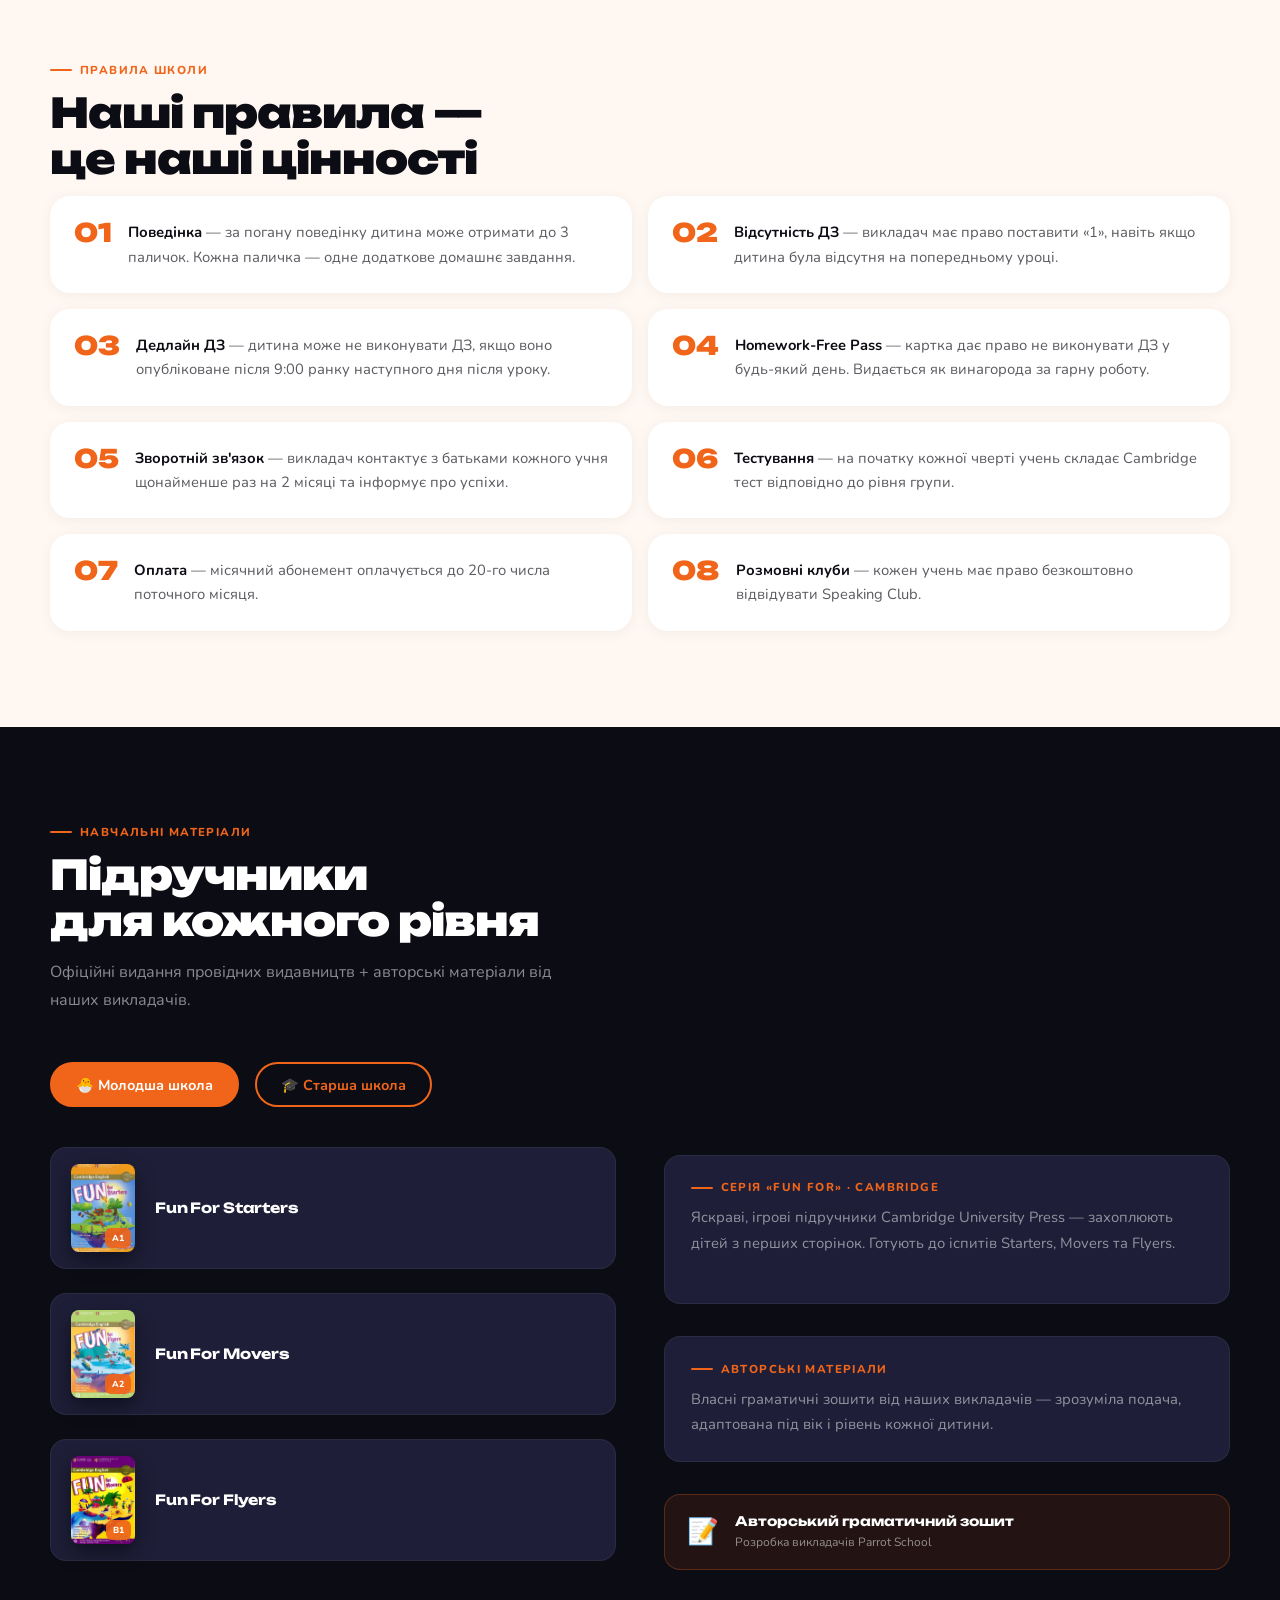
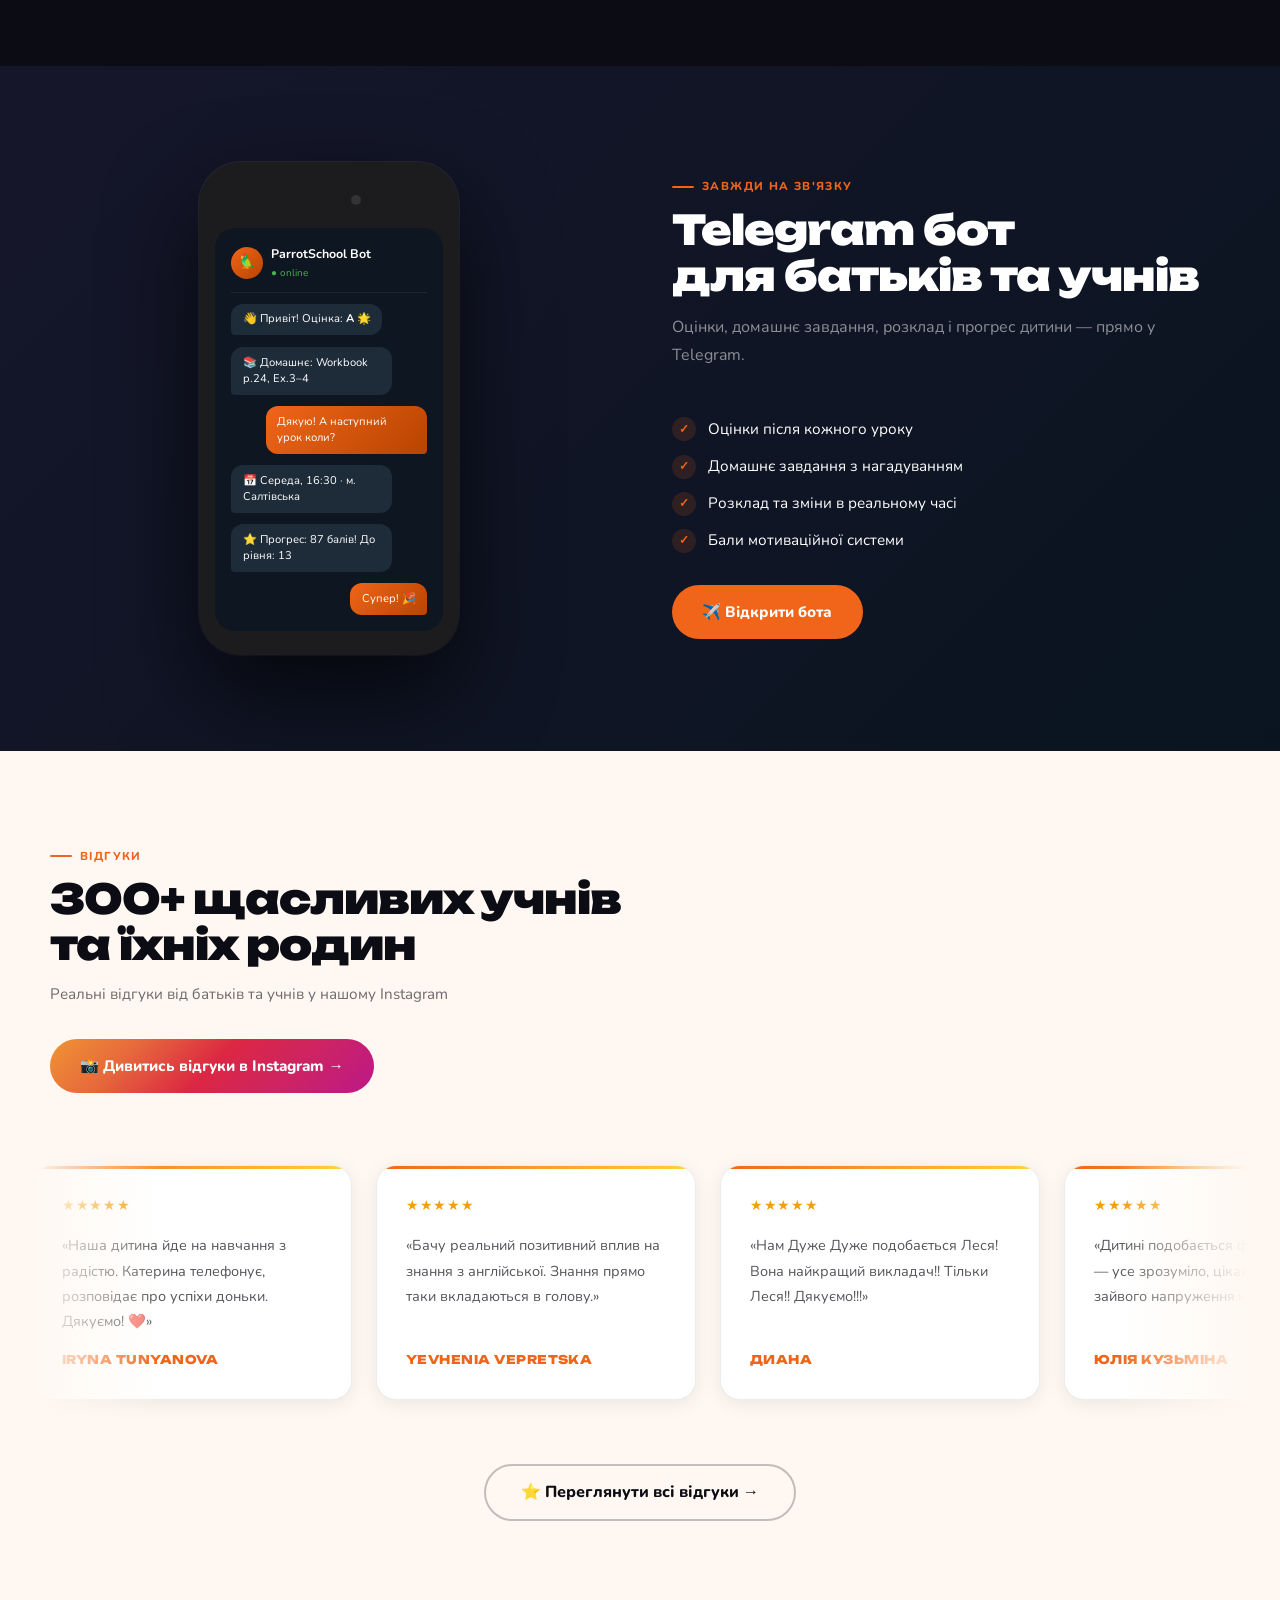
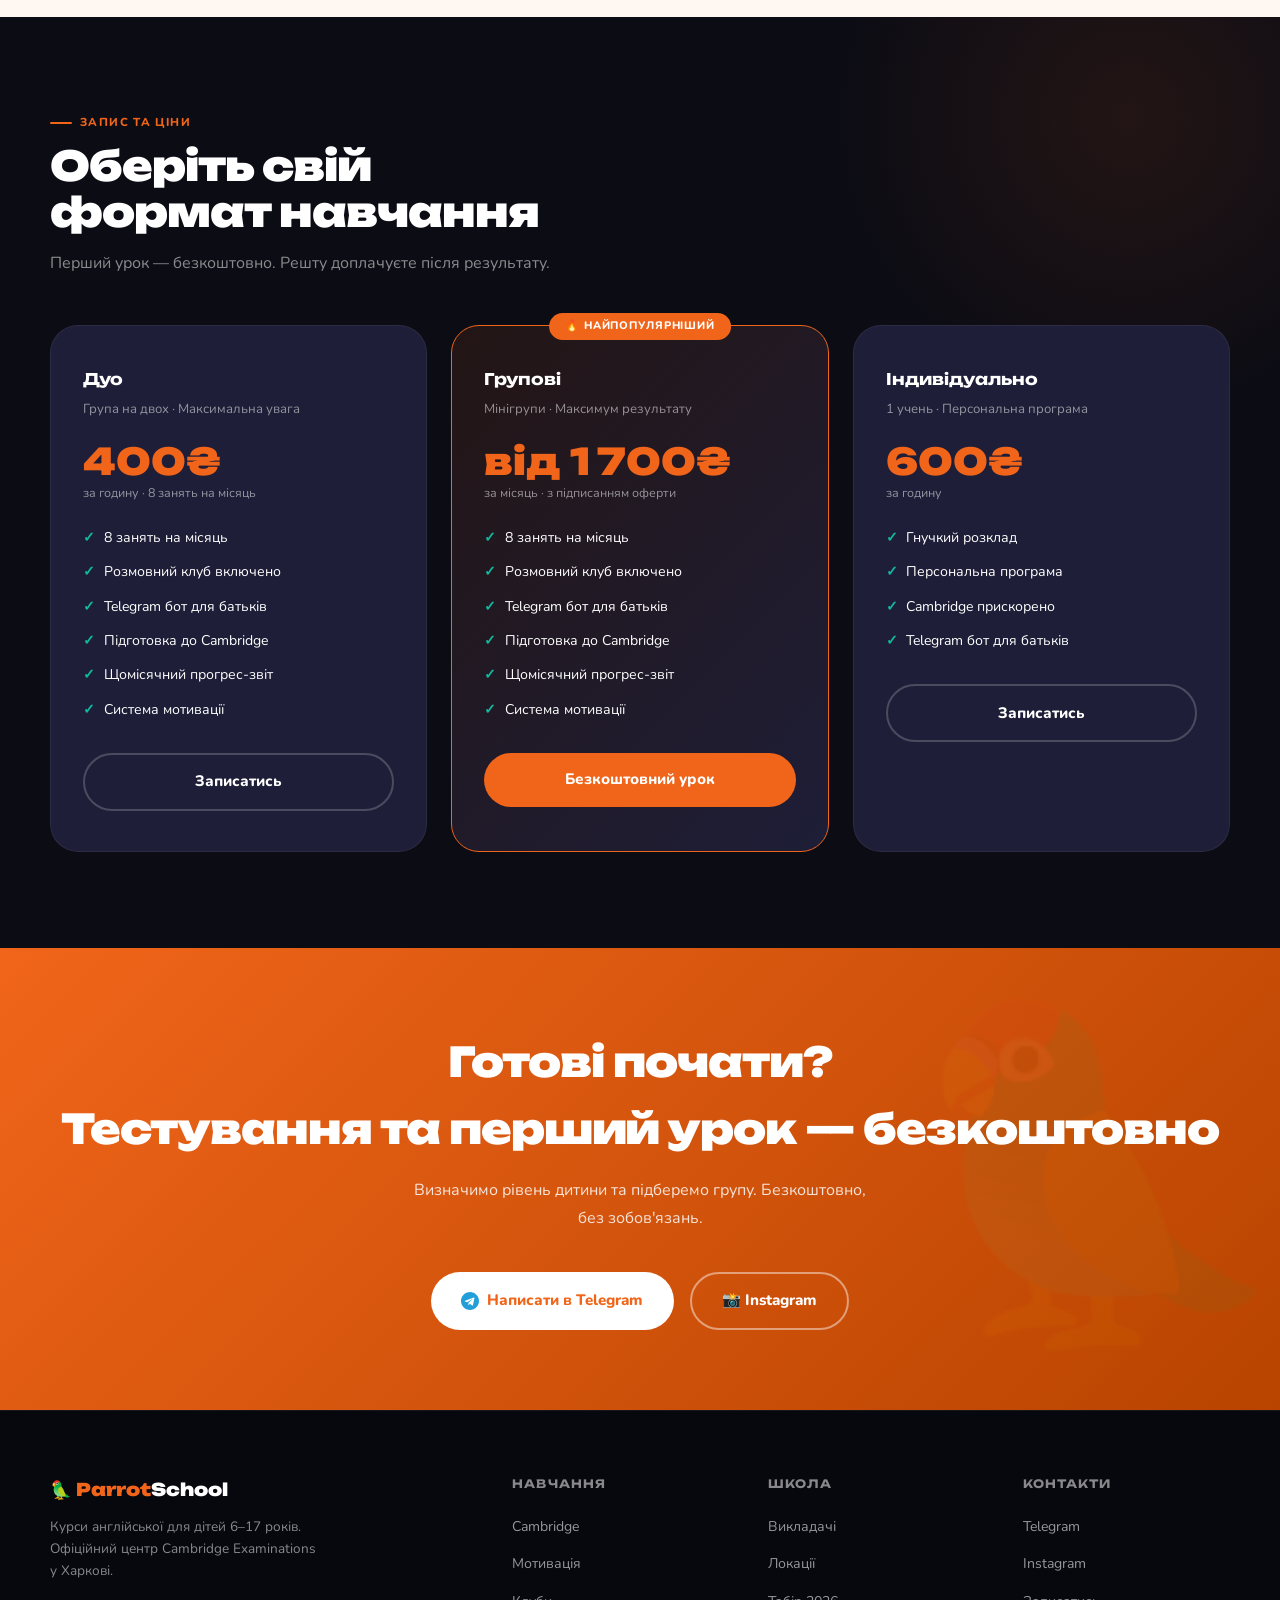
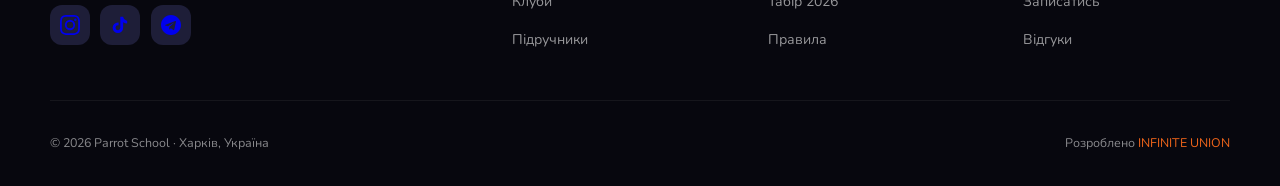
==== commit c45581e4: "feat: NY+LastBell sliders, SVG social icons, Telegram links fixed, hero Instagram/TikTok" ====
--- a/index.html
+++ b/index.html
@@ -55,9 +55,18 @@
     <div class="hero-actions">
       <a href="#pricing" class="btn btn-primary">🎯 Безкоштовний урок</a>
       <a href="#pricing" class="btn btn-ghost">📝 Безкоштовне тестування</a>
-      <a href="https://t.me/SchoolParrot_bot" class="btn btn-ghost" target="_blank" rel="noopener noreferrer">✈️ Telegram бот</a>
-      <a href="https://www.instagram.com/parrot_school/" class="btn btn-ghost" target="_blank" rel="noopener noreferrer" style="background:linear-gradient(135deg,rgba(240,101,26,.15),rgba(220,39,67,.15));border-color:rgba(220,39,67,.45);color:#ff6b8a">📸 Instagram</a>
-      <a href="https://www.tiktok.com/@parrot.school.kh" class="btn btn-ghost" target="_blank" rel="noopener noreferrer" style="border-color:rgba(255,255,255,.28)">🎵 TikTok</a>
+      <a href="https://t.me/parrotinfoo_bot" class="btn btn-ghost" target="_blank" rel="noopener noreferrer" style="border-color:rgba(41,182,246,.45);color:#29B6F6">
+        <svg width="18" height="18" viewBox="0 0 24 24" fill="currentColor"><path d="M12 0C5.373 0 0 5.373 0 12s5.373 12 12 12 12-5.373 12-12S18.627 0 12 0zm5.894 8.221-1.97 9.28c-.145.658-.537.818-1.084.508l-3-2.21-1.447 1.394c-.16.16-.295.295-.605.295l.213-3.053 5.56-5.023c.242-.213-.054-.333-.373-.12L8.32 13.617l-2.96-.924c-.643-.204-.657-.643.136-.953l11.57-4.461c.537-.194 1.006.131.828.942z"/></svg>
+        Telegram бот
+      </a>
+      <a href="https://www.instagram.com/parrot_school/" class="btn btn-ghost" target="_blank" rel="noopener noreferrer" style="border-color:rgba(225,48,108,.45);color:#E1306C">
+        <svg width="18" height="18" viewBox="0 0 24 24" fill="currentColor"><path d="M12 2.163c3.204 0 3.584.012 4.85.07 3.252.148 4.771 1.691 4.919 4.919.058 1.265.069 1.645.069 4.849 0 3.205-.012 3.584-.069 4.849-.149 3.225-1.664 4.771-4.919 4.919-1.266.058-1.644.07-4.85.07-3.204 0-3.584-.012-4.849-.07-3.26-.149-4.771-1.699-4.919-4.92-.058-1.265-.07-1.644-.07-4.849 0-3.204.013-3.583.07-4.849.149-3.227 1.664-4.771 4.919-4.919 1.266-.057 1.645-.069 4.849-.069zM12 0C8.741 0 8.333.014 7.053.072 2.695.272.273 2.69.073 7.052.014 8.333 0 8.741 0 12c0 3.259.014 3.668.072 4.948.2 4.358 2.618 6.78 6.98 6.98C8.333 23.986 8.741 24 12 24c3.259 0 3.668-.014 4.948-.072 4.354-.2 6.782-2.618 6.979-6.98.059-1.28.073-1.689.073-4.948 0-3.259-.014-3.667-.072-4.947-.196-4.354-2.617-6.78-6.979-6.98C15.668.014 15.259 0 12 0zm0 5.838a6.162 6.162 0 100 12.324 6.162 6.162 0 000-12.324zM12 16a4 4 0 110-8 4 4 0 010 8zm6.406-11.845a1.44 1.44 0 100 2.881 1.44 1.44 0 000-2.881z"/></svg>
+        Instagram
+      </a>
+      <a href="https://www.tiktok.com/@parrot.school.kh" class="btn btn-ghost" target="_blank" rel="noopener noreferrer" style="border-color:rgba(255,255,255,.28);color:#fff">
+        <svg width="18" height="18" viewBox="0 0 24 24" fill="currentColor"><path d="M19.59 6.69a4.83 4.83 0 01-3.77-4.25V2h-3.45v13.67a2.89 2.89 0 01-2.88 2.5 2.89 2.89 0 01-2.89-2.89 2.89 2.89 0 012.89-2.89c.28 0 .54.04.79.1V9.01a6.33 6.33 0 00-.79-.05 6.34 6.34 0 00-6.34 6.34 6.34 6.34 0 006.34 6.34 6.34 6.34 0 006.33-6.34V8.69a8.18 8.18 0 004.78 1.52V6.76a4.85 4.85 0 01-1.01-.07z"/></svg>
+        TikTok
+      </a>
     </div>
   </div>
   <div class="hero-bird-wrap" aria-hidden="true">
@@ -338,11 +347,28 @@
       </div>
 
       <div class="event-card">
-        <div class="event-gallery" style="background:linear-gradient(145deg,#0a1628 0%,#0d2a1a 50%,#1a0a2e 100%);flex-direction:column;gap:0">
-          <div style="flex:1;display:flex;align-items:center;justify-content:center;font-size:6rem;filter:drop-shadow(0 8px 24px rgba(255,212,59,.3))">🎄</div>
-          <div style="width:100%;padding:1.5rem 1.8rem;background:linear-gradient(0deg,rgba(0,0,0,.7) 0%,transparent 100%)">
-            <div style="font-size:.68rem;font-weight:800;letter-spacing:.12em;text-transform:uppercase;color:#FFD43B;margin-bottom:.3rem">Грудень</div>
-            <div style="font-family:var(--font-d);font-size:1.6rem;font-weight:900;color:#fff;letter-spacing:-.02em">New Year Ball</div>
+        <div class="event-gallery ny-slider" style="position:relative;overflow:hidden;background:#111">
+          <div class="ny-slides" style="display:flex;transition:transform .4s ease">
+            <img src="assets/events/newyear/cover.jpg" alt="New Year Ball Parrot School" style="min-width:100%;height:280px;object-fit:cover;display:block">
+            <img src="assets/events/newyear/p1.jpg" alt="New Year 1" style="min-width:100%;height:280px;object-fit:cover;display:block">
+            <img src="assets/events/newyear/p2.jpg" alt="New Year 2" style="min-width:100%;height:280px;object-fit:cover;display:block">
+            <img src="assets/events/newyear/p3.jpg" alt="New Year 3" style="min-width:100%;height:280px;object-fit:cover;display:block">
+            <img src="assets/events/newyear/p4.jpg" alt="New Year 4" style="min-width:100%;height:280px;object-fit:cover;display:block">
+            <img src="assets/events/newyear/p5.jpg" alt="New Year 5" style="min-width:100%;height:280px;object-fit:cover;display:block">
+            <img src="assets/events/newyear/p6.jpg" alt="New Year 6" style="min-width:100%;height:280px;object-fit:cover;display:block">
+            <img src="assets/events/newyear/p7.jpg" alt="New Year 7" style="min-width:100%;height:280px;object-fit:cover;display:block">
+          </div>
+          <button onclick="nySlide(-1)" aria-label="Назад" style="position:absolute;left:10px;top:50%;transform:translateY(-50%);background:rgba(0,0,0,.55);border:none;color:#fff;width:34px;height:34px;border-radius:50%;font-size:1.1rem;cursor:pointer;display:flex;align-items:center;justify-content:center;backdrop-filter:blur(4px);z-index:2">&#8249;</button>
+          <button onclick="nySlide(1)" aria-label="Вперед" style="position:absolute;right:10px;top:50%;transform:translateY(-50%);background:rgba(0,0,0,.55);border:none;color:#fff;width:34px;height:34px;border-radius:50%;font-size:1.1rem;cursor:pointer;display:flex;align-items:center;justify-content:center;backdrop-filter:blur(4px);z-index:2">&#8250;</button>
+          <div style="position:absolute;bottom:10px;left:50%;transform:translateX(-50%);display:flex;gap:5px;z-index:2" id="ny-dots">
+            <span class="hw-dot active" onclick="nyGoTo(0)"></span>
+            <span class="hw-dot" onclick="nyGoTo(1)"></span>
+            <span class="hw-dot" onclick="nyGoTo(2)"></span>
+            <span class="hw-dot" onclick="nyGoTo(3)"></span>
+            <span class="hw-dot" onclick="nyGoTo(4)"></span>
+            <span class="hw-dot" onclick="nyGoTo(5)"></span>
+            <span class="hw-dot" onclick="nyGoTo(6)"></span>
+            <span class="hw-dot" onclick="nyGoTo(7)"></span>
           </div>
         </div>
         <div class="event-info">
@@ -353,11 +379,28 @@
       </div>
 
       <div class="event-card">
-        <div class="event-gallery" style="background:linear-gradient(145deg,#1a0a00 0%,#2d1400 50%,#0d1a08 100%);flex-direction:column;gap:0">
-          <div style="flex:1;display:flex;align-items:center;justify-content:center;font-size:6rem;filter:drop-shadow(0 8px 24px rgba(240,101,26,.4))">🔔</div>
-          <div style="width:100%;padding:1.5rem 1.8rem;background:linear-gradient(0deg,rgba(0,0,0,.7) 0%,transparent 100%)">
-            <div style="font-size:.68rem;font-weight:800;letter-spacing:.12em;text-transform:uppercase;color:var(--orange);margin-bottom:.3rem">Травень</div>
-            <div style="font-family:var(--font-d);font-size:1.6rem;font-weight:900;color:#fff;letter-spacing:-.02em">Last Bell</div>
+        <div class="event-gallery lb-slider" style="position:relative;overflow:hidden;background:#111">
+          <div class="lb-slides" style="display:flex;transition:transform .4s ease">
+            <img src="assets/events/lastbell/cover.jpg" alt="Last Bell Parrot School" style="min-width:100%;height:280px;object-fit:cover;display:block">
+            <img src="assets/events/lastbell/p1.jpg" alt="Last Bell 1" style="min-width:100%;height:280px;object-fit:cover;display:block">
+            <img src="assets/events/lastbell/p2.jpg" alt="Last Bell 2" style="min-width:100%;height:280px;object-fit:cover;display:block">
+            <img src="assets/events/lastbell/p3.jpg" alt="Last Bell 3" style="min-width:100%;height:280px;object-fit:cover;display:block">
+            <img src="assets/events/lastbell/p4.jpg" alt="Last Bell 4" style="min-width:100%;height:280px;object-fit:cover;display:block">
+            <img src="assets/events/lastbell/p5.jpg" alt="Last Bell 5" style="min-width:100%;height:280px;object-fit:cover;display:block">
+            <img src="assets/events/lastbell/p6.jpg" alt="Last Bell 6" style="min-width:100%;height:280px;object-fit:cover;display:block">
+            <img src="assets/events/lastbell/p7.jpg" alt="Last Bell 7" style="min-width:100%;height:280px;object-fit:cover;display:block">
+          </div>
+          <button onclick="lbSlide(-1)" aria-label="Назад" style="position:absolute;left:10px;top:50%;transform:translateY(-50%);background:rgba(0,0,0,.55);border:none;color:#fff;width:34px;height:34px;border-radius:50%;font-size:1.1rem;cursor:pointer;display:flex;align-items:center;justify-content:center;backdrop-filter:blur(4px);z-index:2">&#8249;</button>
+          <button onclick="lbSlide(1)" aria-label="Вперед" style="position:absolute;right:10px;top:50%;transform:translateY(-50%);background:rgba(0,0,0,.55);border:none;color:#fff;width:34px;height:34px;border-radius:50%;font-size:1.1rem;cursor:pointer;display:flex;align-items:center;justify-content:center;backdrop-filter:blur(4px);z-index:2">&#8250;</button>
+          <div style="position:absolute;bottom:10px;left:50%;transform:translateX(-50%);display:flex;gap:5px;z-index:2" id="lb-dots">
+            <span class="hw-dot active" onclick="lbGoTo(0)"></span>
+            <span class="hw-dot" onclick="lbGoTo(1)"></span>
+            <span class="hw-dot" onclick="lbGoTo(2)"></span>
+            <span class="hw-dot" onclick="lbGoTo(3)"></span>
+            <span class="hw-dot" onclick="lbGoTo(4)"></span>
+            <span class="hw-dot" onclick="lbGoTo(5)"></span>
+            <span class="hw-dot" onclick="lbGoTo(6)"></span>
+            <span class="hw-dot" onclick="lbGoTo(7)"></span>
           </div>
         </div>
         <div class="event-info">
@@ -580,7 +623,10 @@
   <h2 class="cta-t">Готові почати?<br>Тестування та перший урок — безкоштовно</h2>
   <p class="cta-s">Визначимо рівень дитини та підберемо групу. Безкоштовно, без зобов'язань.</p>
   <div class="cta-row">
-    <a href="https://t.me/parrot_school" class="btn btn-white" target="_blank" rel="noopener noreferrer">✈️ Написати в Telegram</a>
+    <a href="https://t.me/gitsaye" class="btn btn-white" target="_blank" rel="noopener noreferrer" style="display:inline-flex;align-items:center;gap:.5rem">
+  <svg width="18" height="18" viewBox="0 0 24 24" fill="currentColor" style="color:#229ED9"><path d="M12 0C5.373 0 0 5.373 0 12s5.373 12 12 12 12-5.373 12-12S18.627 0 12 0zm5.894 8.221-1.97 9.28c-.145.658-.537.818-1.084.508l-3-2.21-1.447 1.394c-.16.16-.295.295-.605.295l.213-3.053 5.56-5.023c.242-.213-.054-.333-.373-.12L8.32 13.617l-2.96-.924c-.643-.204-.657-.643.136-.953l11.57-4.461c.537-.194 1.006.131.828.942z"/></svg>
+  Написати в Telegram
+</a>
     <a href="https://www.instagram.com/parrot_school/" class="btn btn-ghost" target="_blank" rel="noopener noreferrer" style="border-color:rgba(255,255,255,.45)">📸 Instagram</a>
   </div>
 </div></div></section>
@@ -592,9 +638,15 @@
       <div class="ft-logo">🦜 <span>Parrot</span>School</div>
       <p class="ft-desc">Курси англійської для дітей 6–17 років. Офіційний центр Cambridge Examinations у Харкові.</p>
       <div class="ft-socials">
-        <a href="https://www.instagram.com/parrot_school/" class="ft-soc" target="_blank" rel="noopener noreferrer" aria-label="Instagram">📸</a>
-        <a href="https://www.tiktok.com/@parrot.school.kh" class="ft-soc" target="_blank" rel="noopener noreferrer" aria-label="TikTok">🎵</a>
-        <a href="https://t.me/SchoolParrot_bot" class="ft-soc" target="_blank" rel="noopener noreferrer" aria-label="Telegram">✈️</a>
+        <a href="https://www.instagram.com/parrot_school/" class="ft-soc" target="_blank" rel="noopener noreferrer" aria-label="Instagram">
+          <svg width="20" height="20" viewBox="0 0 24 24" fill="currentColor"><path d="M12 2.163c3.204 0 3.584.012 4.85.07 3.252.148 4.771 1.691 4.919 4.919.058 1.265.069 1.645.069 4.849 0 3.205-.012 3.584-.069 4.849-.149 3.225-1.664 4.771-4.919 4.919-1.266.058-1.644.07-4.85.07-3.204 0-3.584-.012-4.849-.07-3.26-.149-4.771-1.699-4.919-4.92-.058-1.265-.07-1.644-.07-4.849 0-3.204.013-3.583.07-4.849.149-3.227 1.664-4.771 4.919-4.919 1.266-.057 1.645-.069 4.849-.069zM12 0C8.741 0 8.333.014 7.053.072 2.695.272.273 2.69.073 7.052.014 8.333 0 8.741 0 12c0 3.259.014 3.668.072 4.948.2 4.358 2.618 6.78 6.98 6.98C8.333 23.986 8.741 24 12 24c3.259 0 3.668-.014 4.948-.072 4.354-.2 6.782-2.618 6.979-6.98.059-1.28.073-1.689.073-4.948 0-3.259-.014-3.667-.072-4.947-.196-4.354-2.617-6.78-6.979-6.98C15.668.014 15.259 0 12 0zm0 5.838a6.162 6.162 0 100 12.324 6.162 6.162 0 000-12.324zM12 16a4 4 0 110-8 4 4 0 010 8zm6.406-11.845a1.44 1.44 0 100 2.881 1.44 1.44 0 000-2.881z"/></svg>
+        </a>
+        <a href="https://www.tiktok.com/@parrot.school.kh" class="ft-soc" target="_blank" rel="noopener noreferrer" aria-label="TikTok">
+          <svg width="20" height="20" viewBox="0 0 24 24" fill="currentColor"><path d="M19.59 6.69a4.83 4.83 0 01-3.77-4.25V2h-3.45v13.67a2.89 2.89 0 01-2.88 2.5 2.89 2.89 0 01-2.89-2.89 2.89 2.89 0 012.89-2.89c.28 0 .54.04.79.1V9.01a6.33 6.33 0 00-.79-.05 6.34 6.34 0 00-6.34 6.34 6.34 6.34 0 006.34 6.34 6.34 6.34 0 006.33-6.34V8.69a8.18 8.18 0 004.78 1.52V6.76a4.85 4.85 0 01-1.01-.07z"/></svg>
+        </a>
+        <a href="https://t.me/gitsaye" class="ft-soc" target="_blank" rel="noopener noreferrer" aria-label="Telegram">
+          <svg width="20" height="20" viewBox="0 0 24 24" fill="currentColor"><path d="M12 0C5.373 0 0 5.373 0 12s5.373 12 12 12 12-5.373 12-12S18.627 0 12 0zm5.894 8.221-1.97 9.28c-.145.658-.537.818-1.084.508l-3-2.21-1.447 1.394c-.16.16-.295.295-.605.295l.213-3.053 5.56-5.023c.242-.213-.054-.333-.373-.12L8.32 13.617l-2.96-.924c-.643-.204-.657-.643.136-.953l11.57-4.461c.537-.194 1.006.131.828.942z"/></svg>
+        </a>
       </div>
     </div>
     <div><div class="ft-col-t">Навчання</div><ul class="ft-links"><li><a href="#cambridge">Cambridge</a></li><li><a href="#motivation">Мотивація</a></li><li><a href="#clubs">Клуби</a></li><li><a href="#books">Підручники</a></li></ul></div>
@@ -693,5 +745,27 @@
 }
 </script>
 
+
+<script>
+var nyIdx = 0; var nyTotal = 8;
+function nyUpdate() {
+  var slides = document.querySelector('.ny-slides');
+  if (!slides) return;
+  slides.style.transform = 'translateX(-' + (nyIdx * 100) + '%)';
+  document.querySelectorAll('#ny-dots .hw-dot').forEach(function(d, i) { d.classList.toggle('active', i === nyIdx); });
+}
+function nySlide(dir) { nyIdx = (nyIdx + dir + nyTotal) % nyTotal; nyUpdate(); }
+function nyGoTo(i) { nyIdx = i; nyUpdate(); }
+
+var lbIdx = 0; var lbTotal = 8;
+function lbUpdate() {
+  var slides = document.querySelector('.lb-slides');
+  if (!slides) return;
+  slides.style.transform = 'translateX(-' + (lbIdx * 100) + '%)';
+  document.querySelectorAll('#lb-dots .hw-dot').forEach(function(d, i) { d.classList.toggle('active', i === lbIdx); });
+}
+function lbSlide(dir) { lbIdx = (lbIdx + dir + lbTotal) % lbTotal; lbUpdate(); }
+function lbGoTo(i) { lbIdx = i; lbUpdate(); }
+</script>
 </body>
 </html>
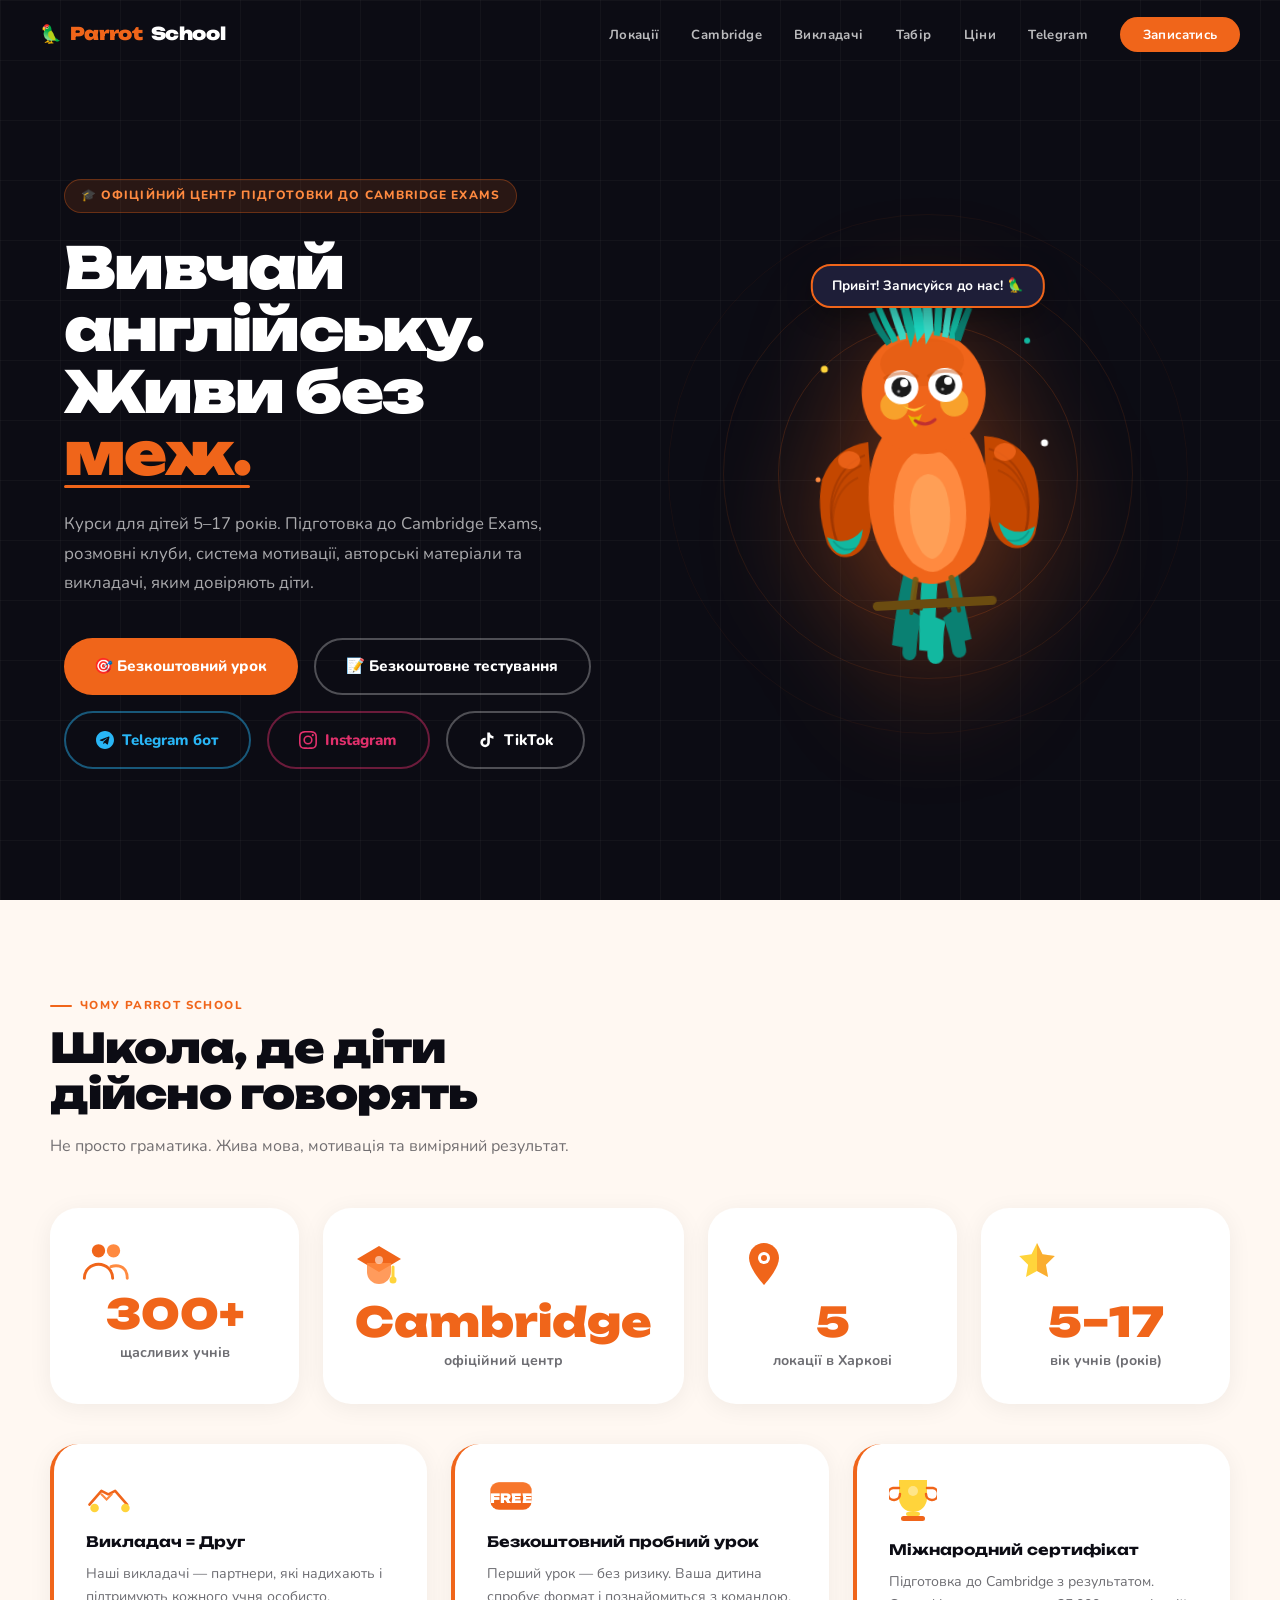
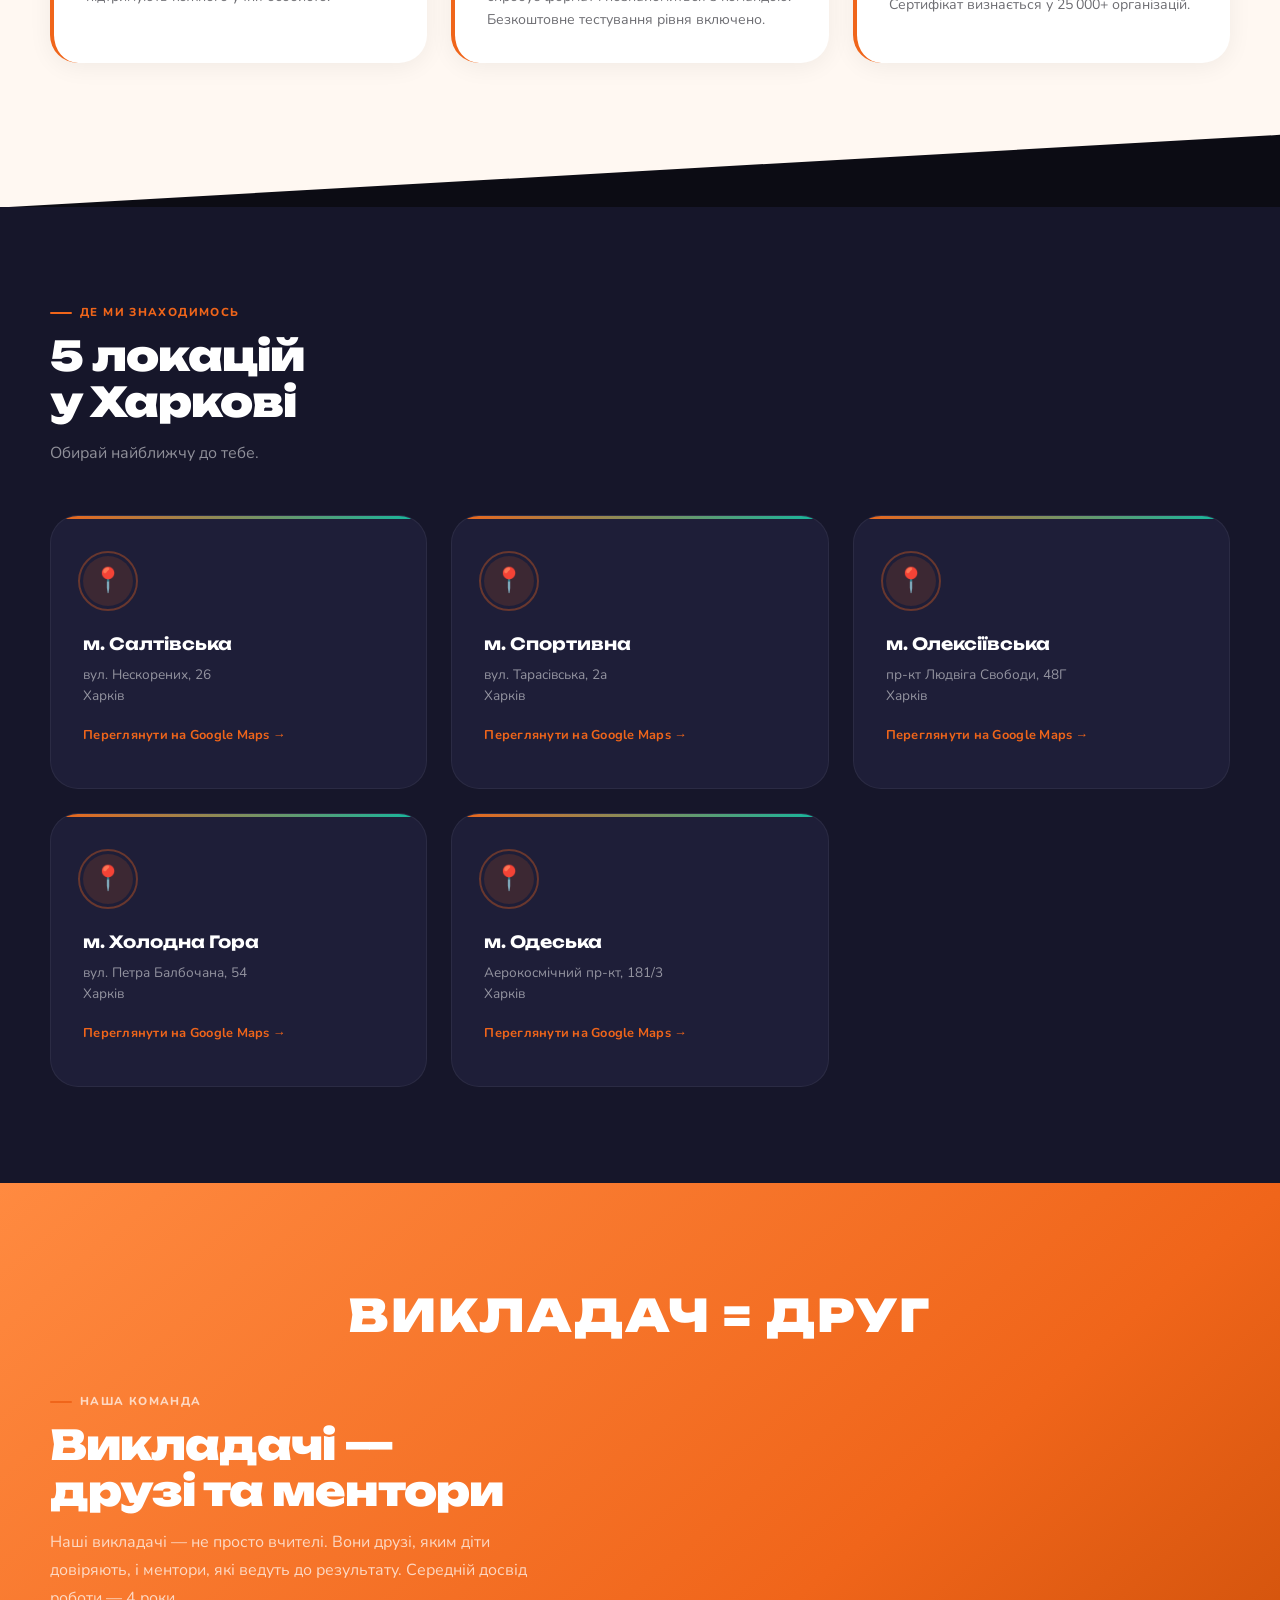
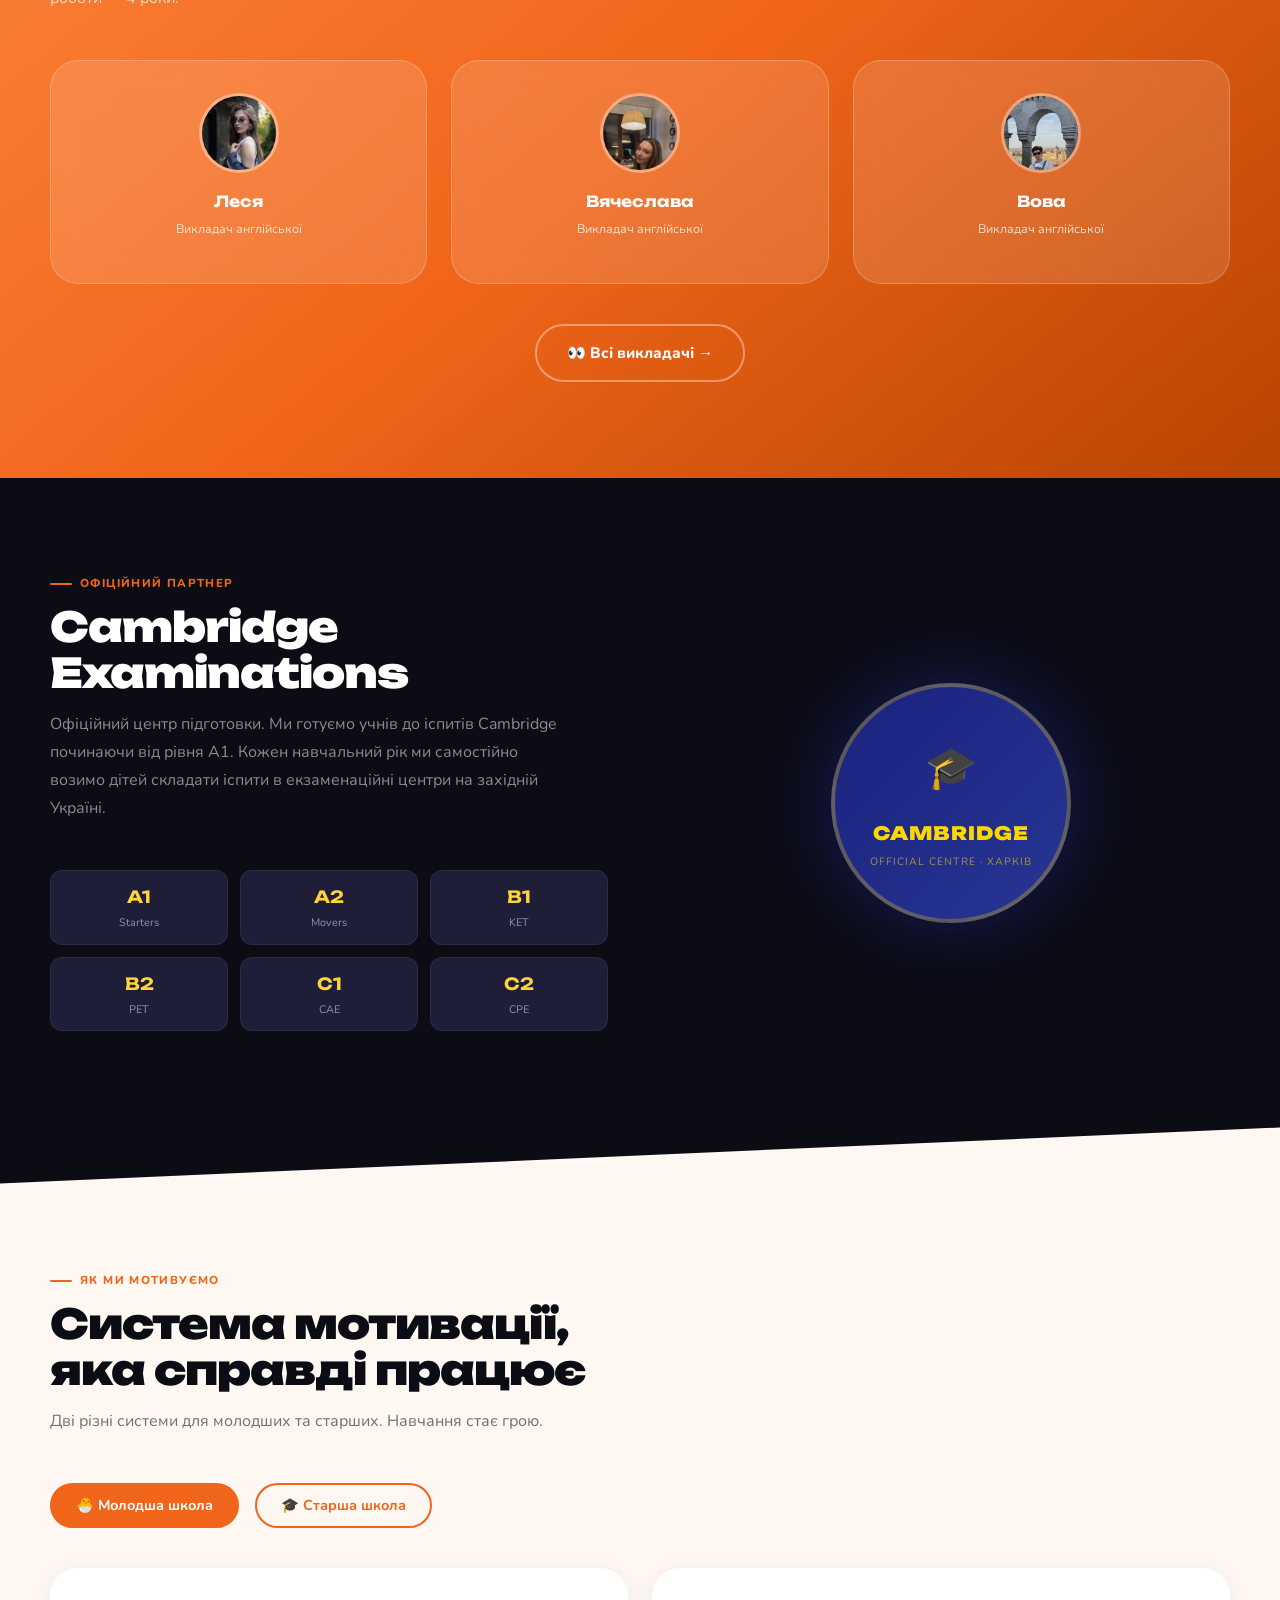
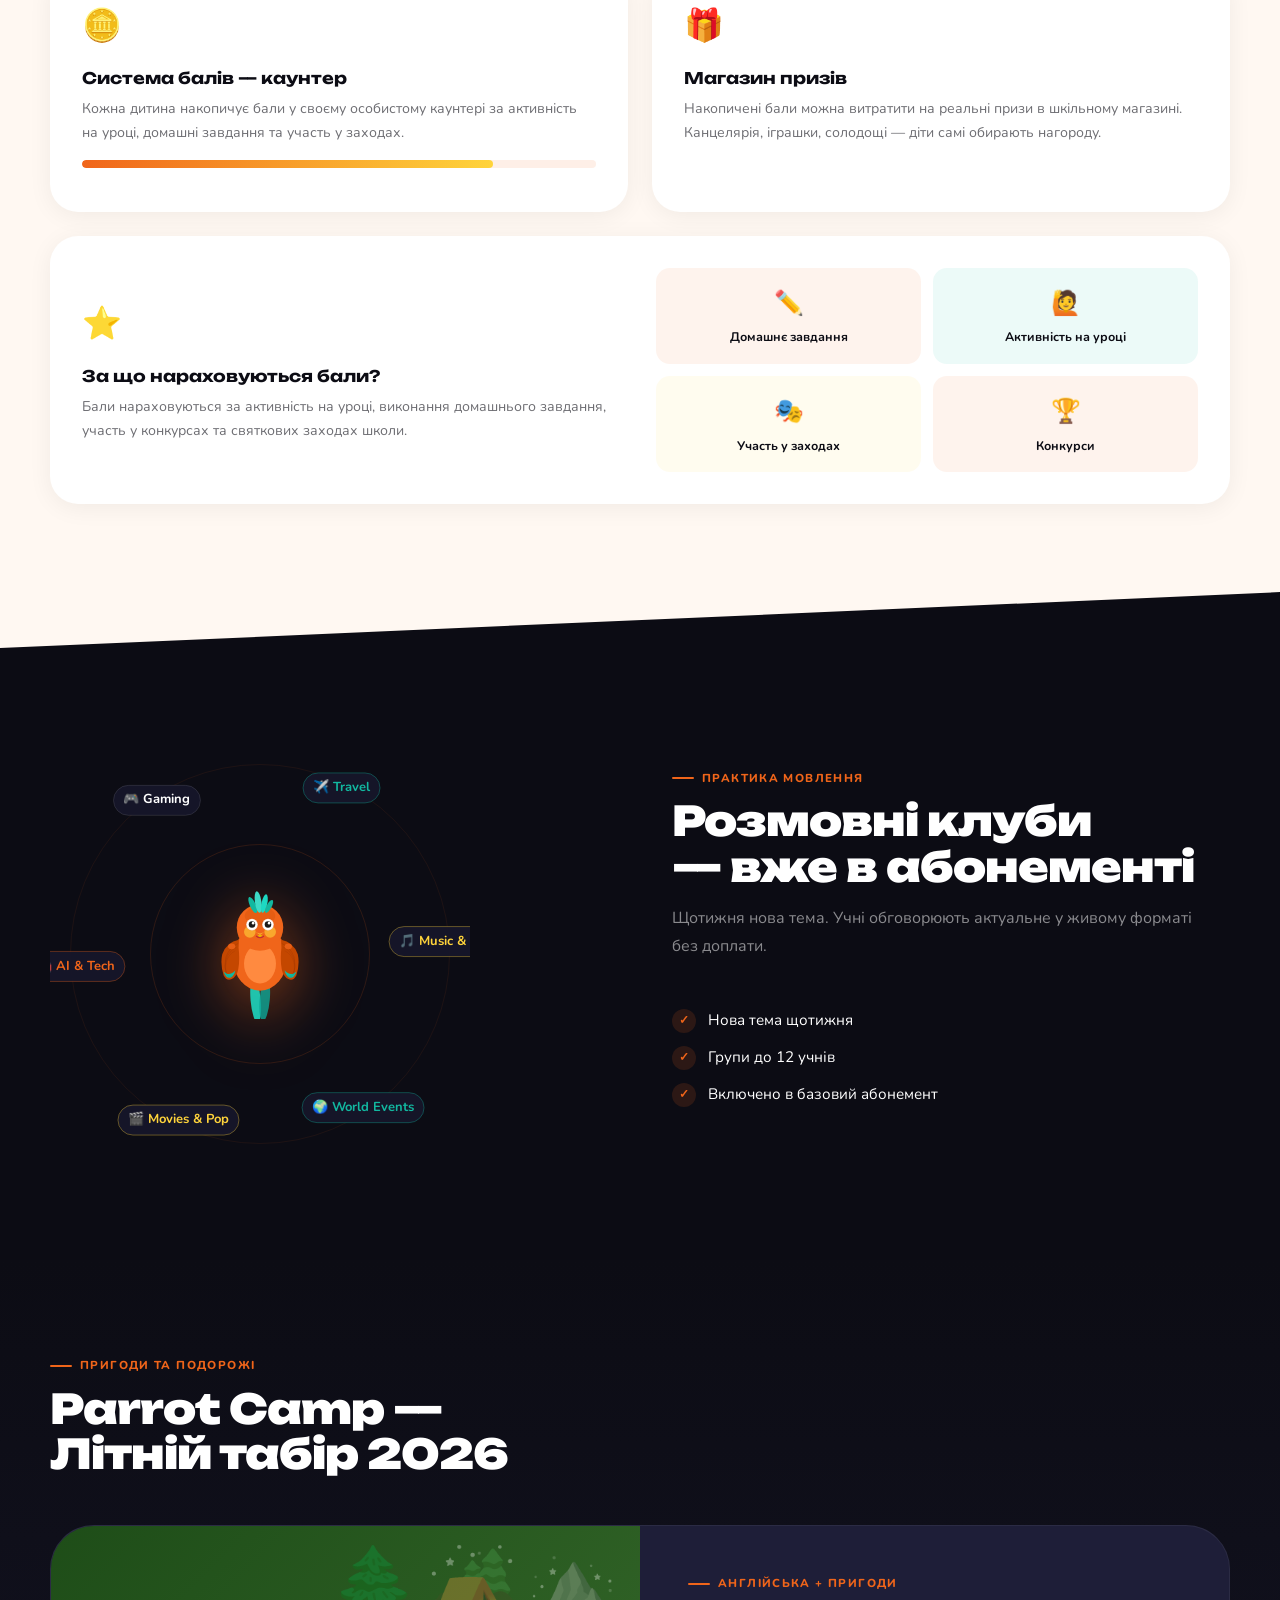
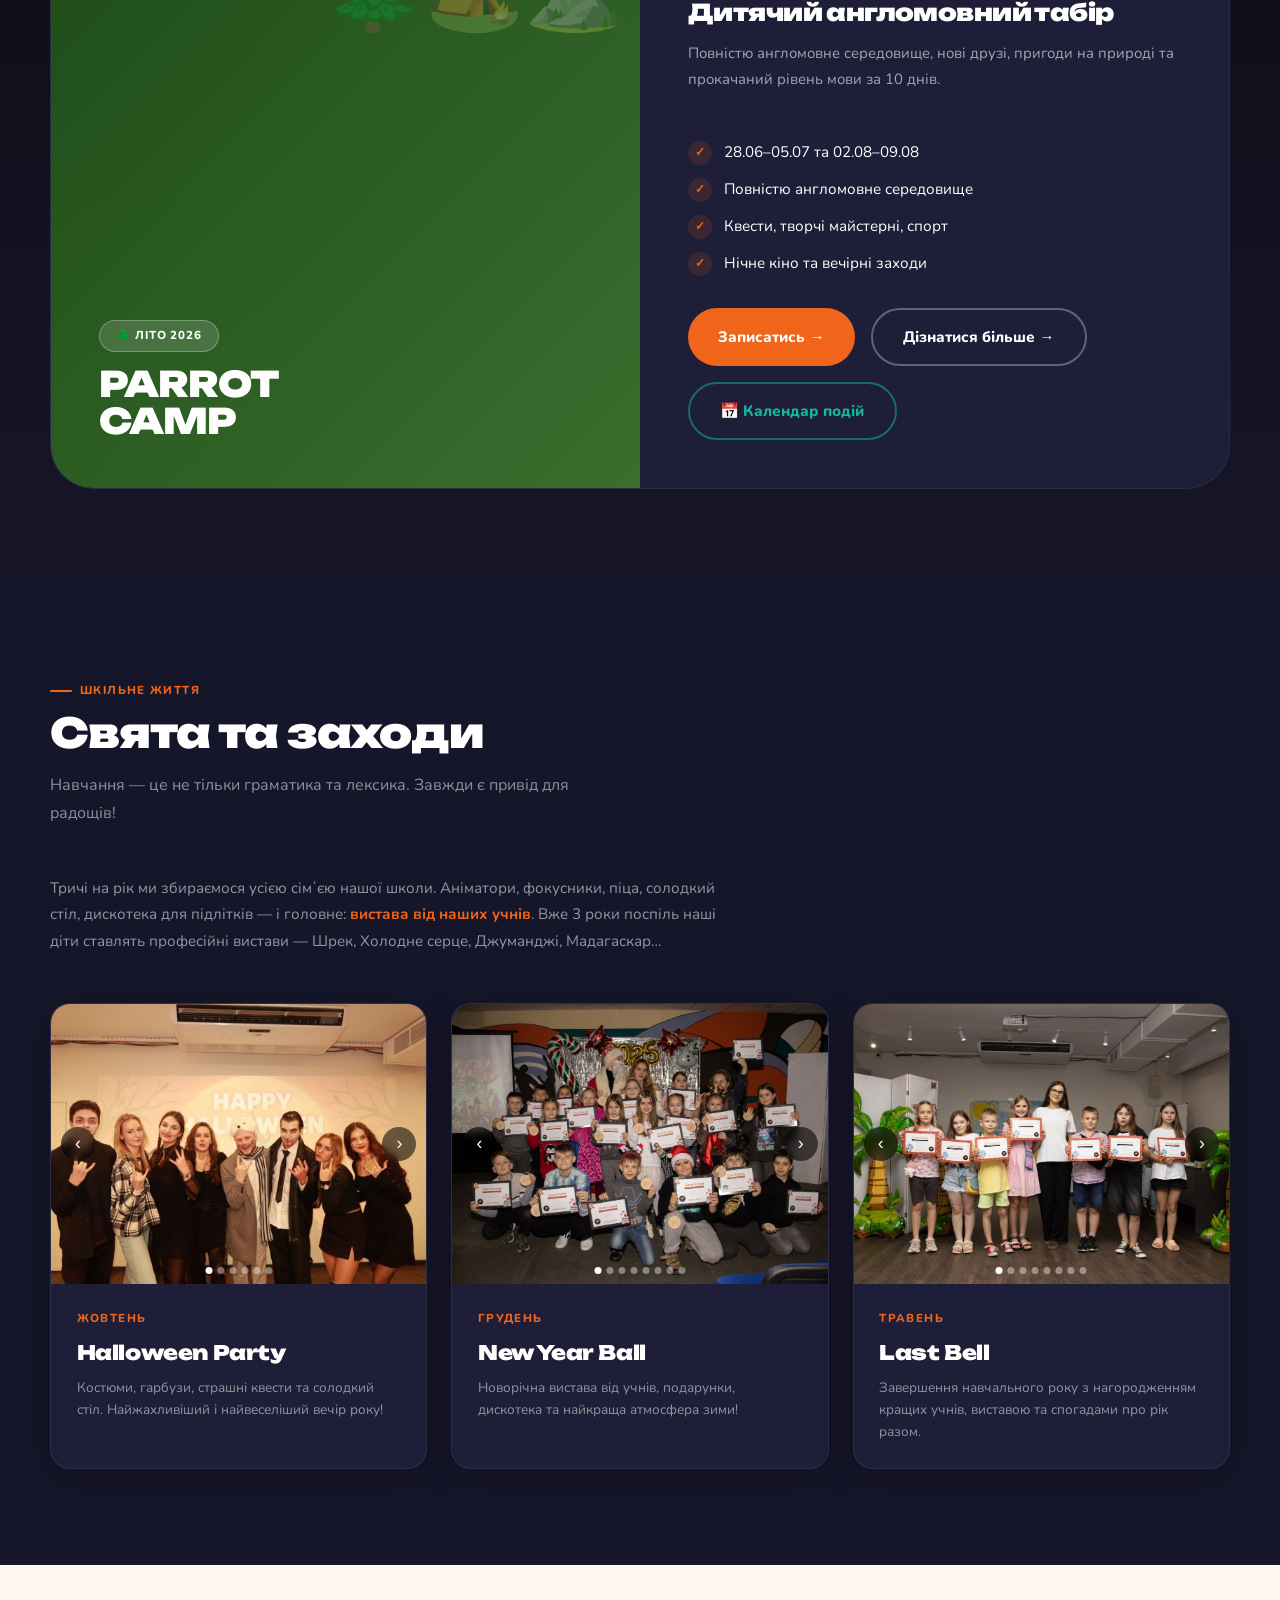
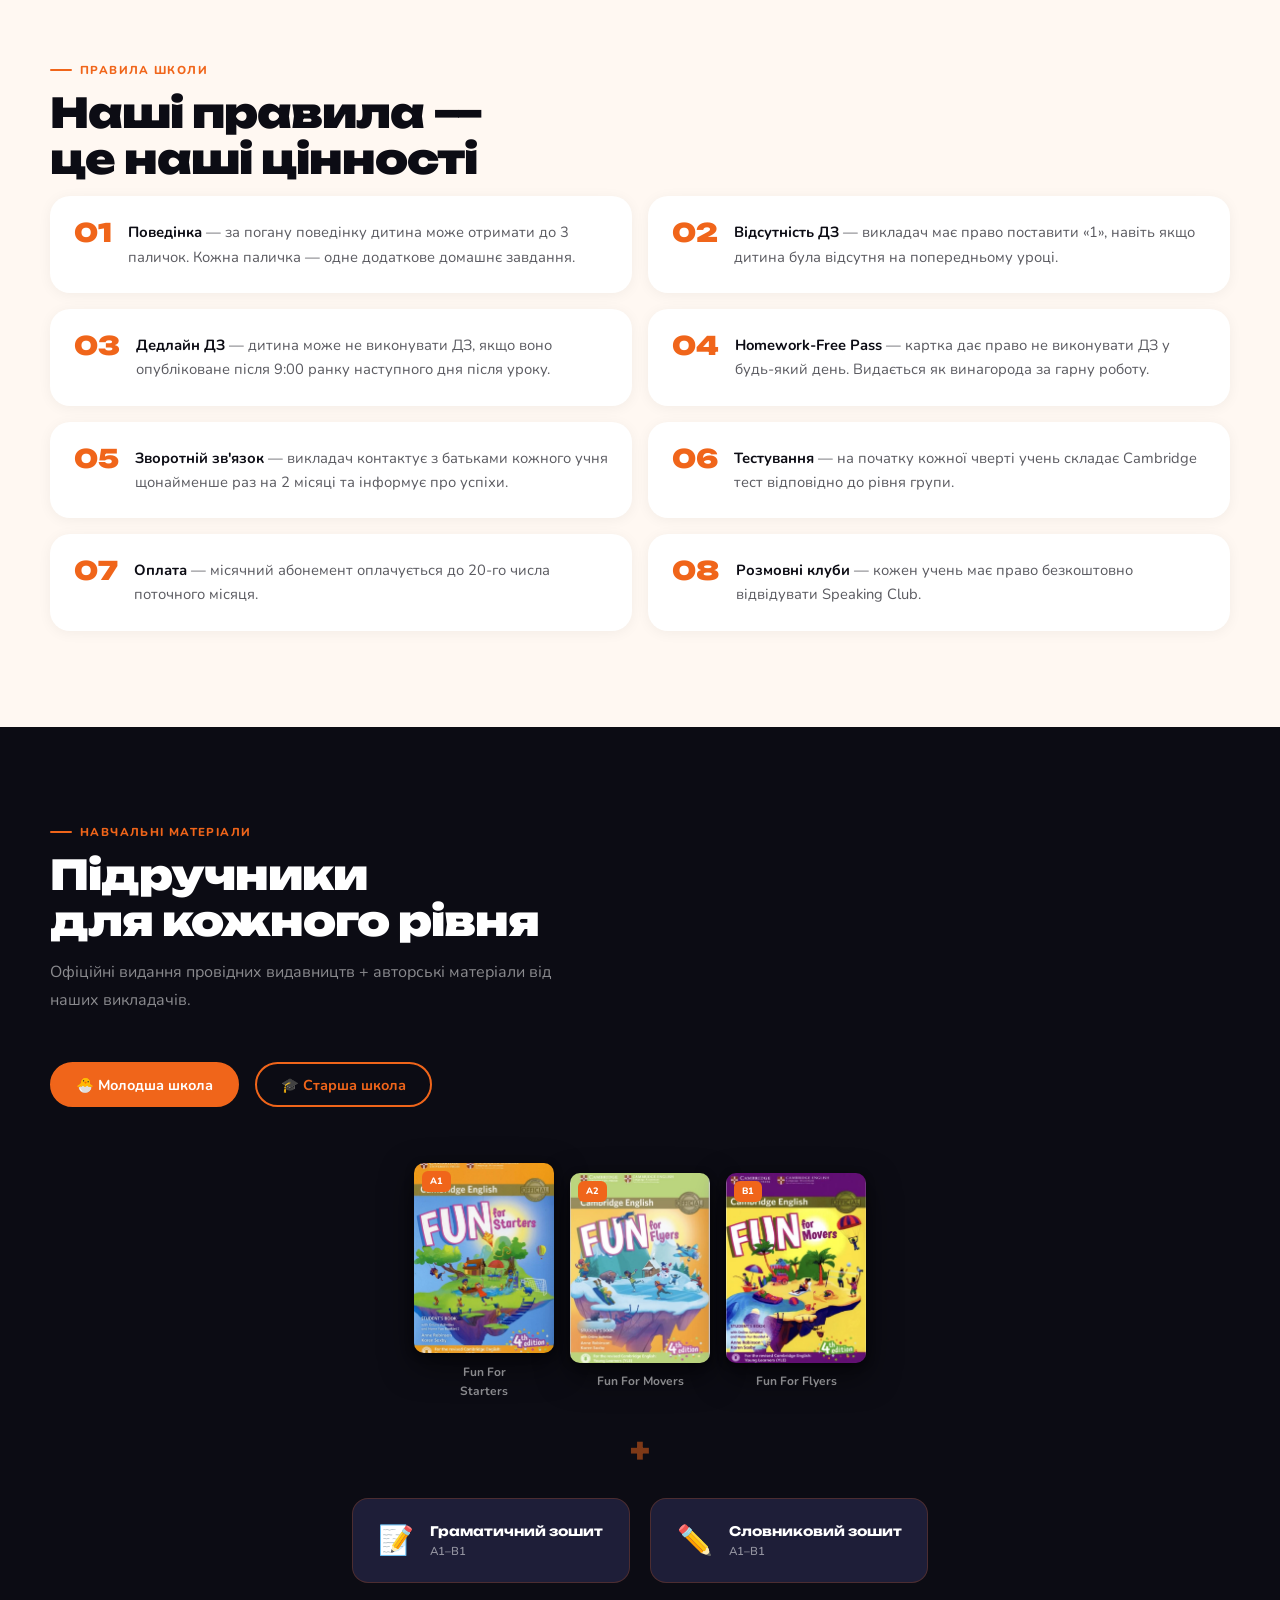
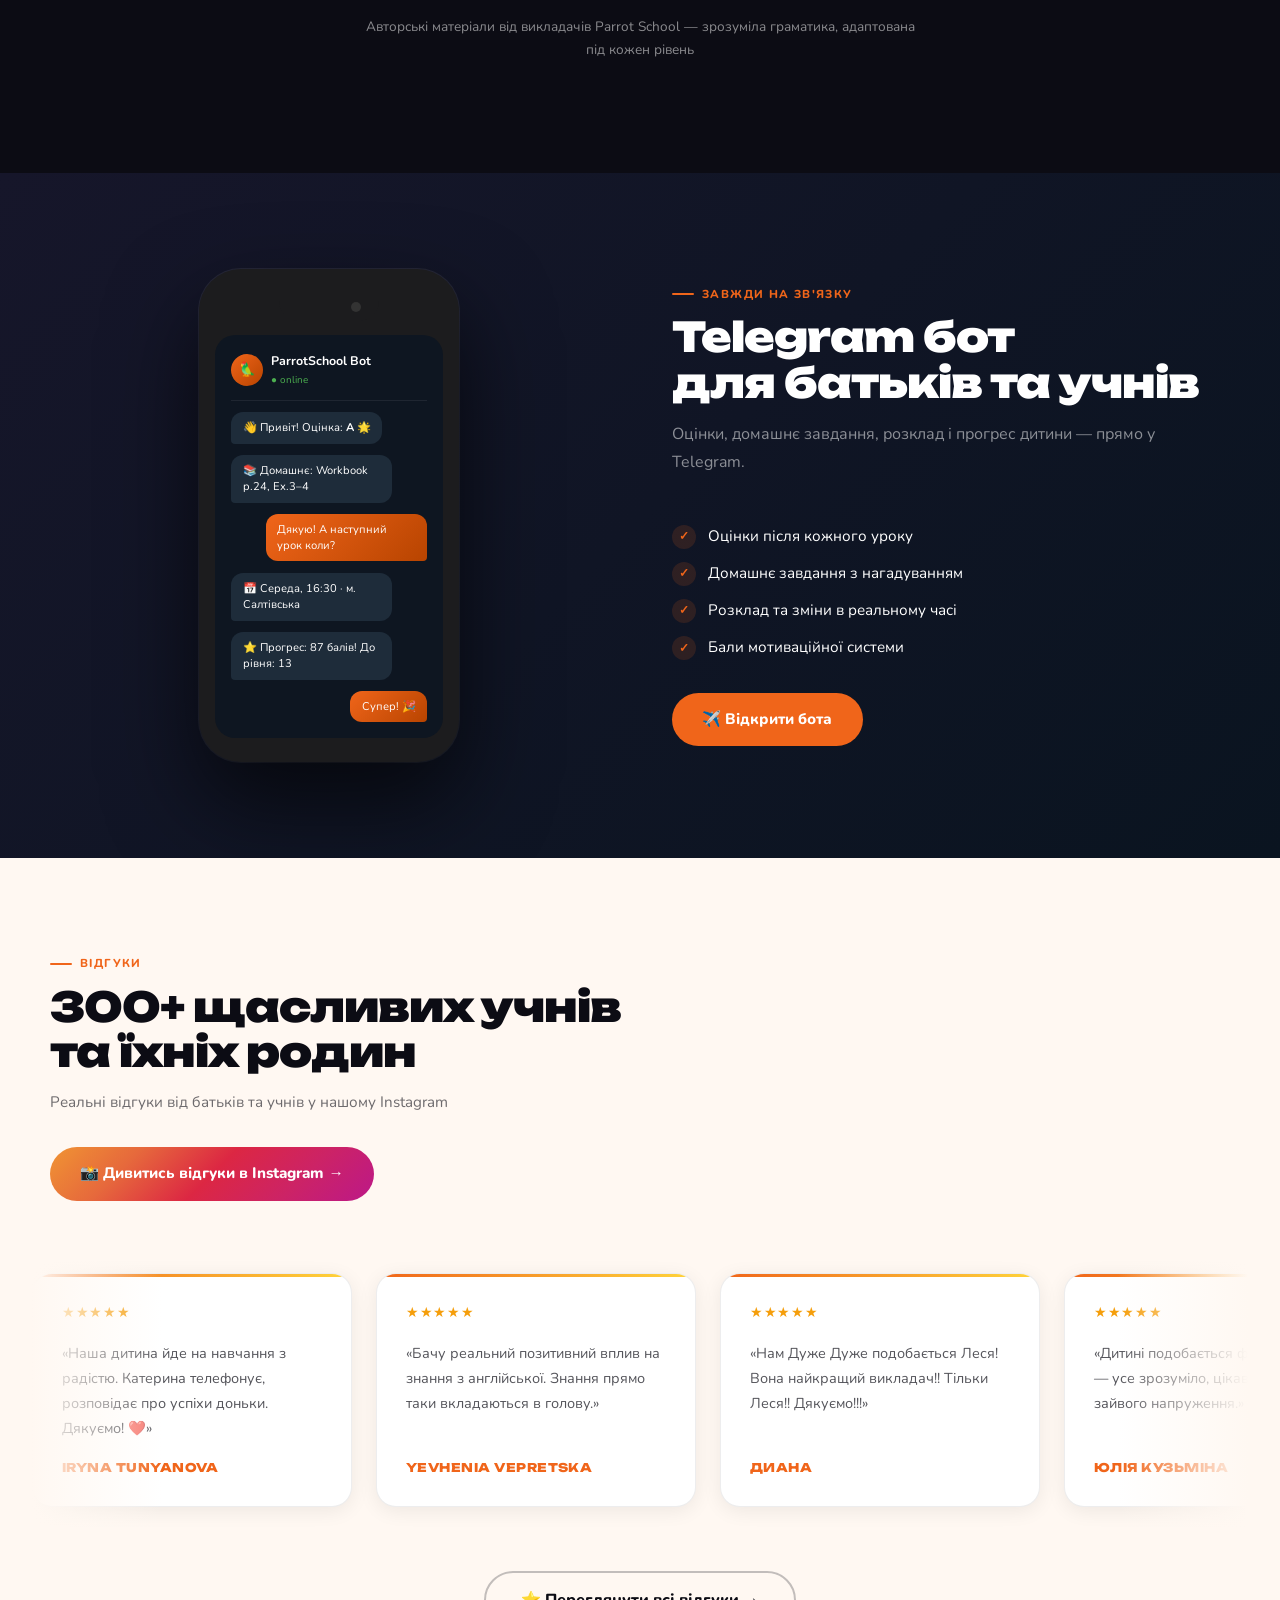
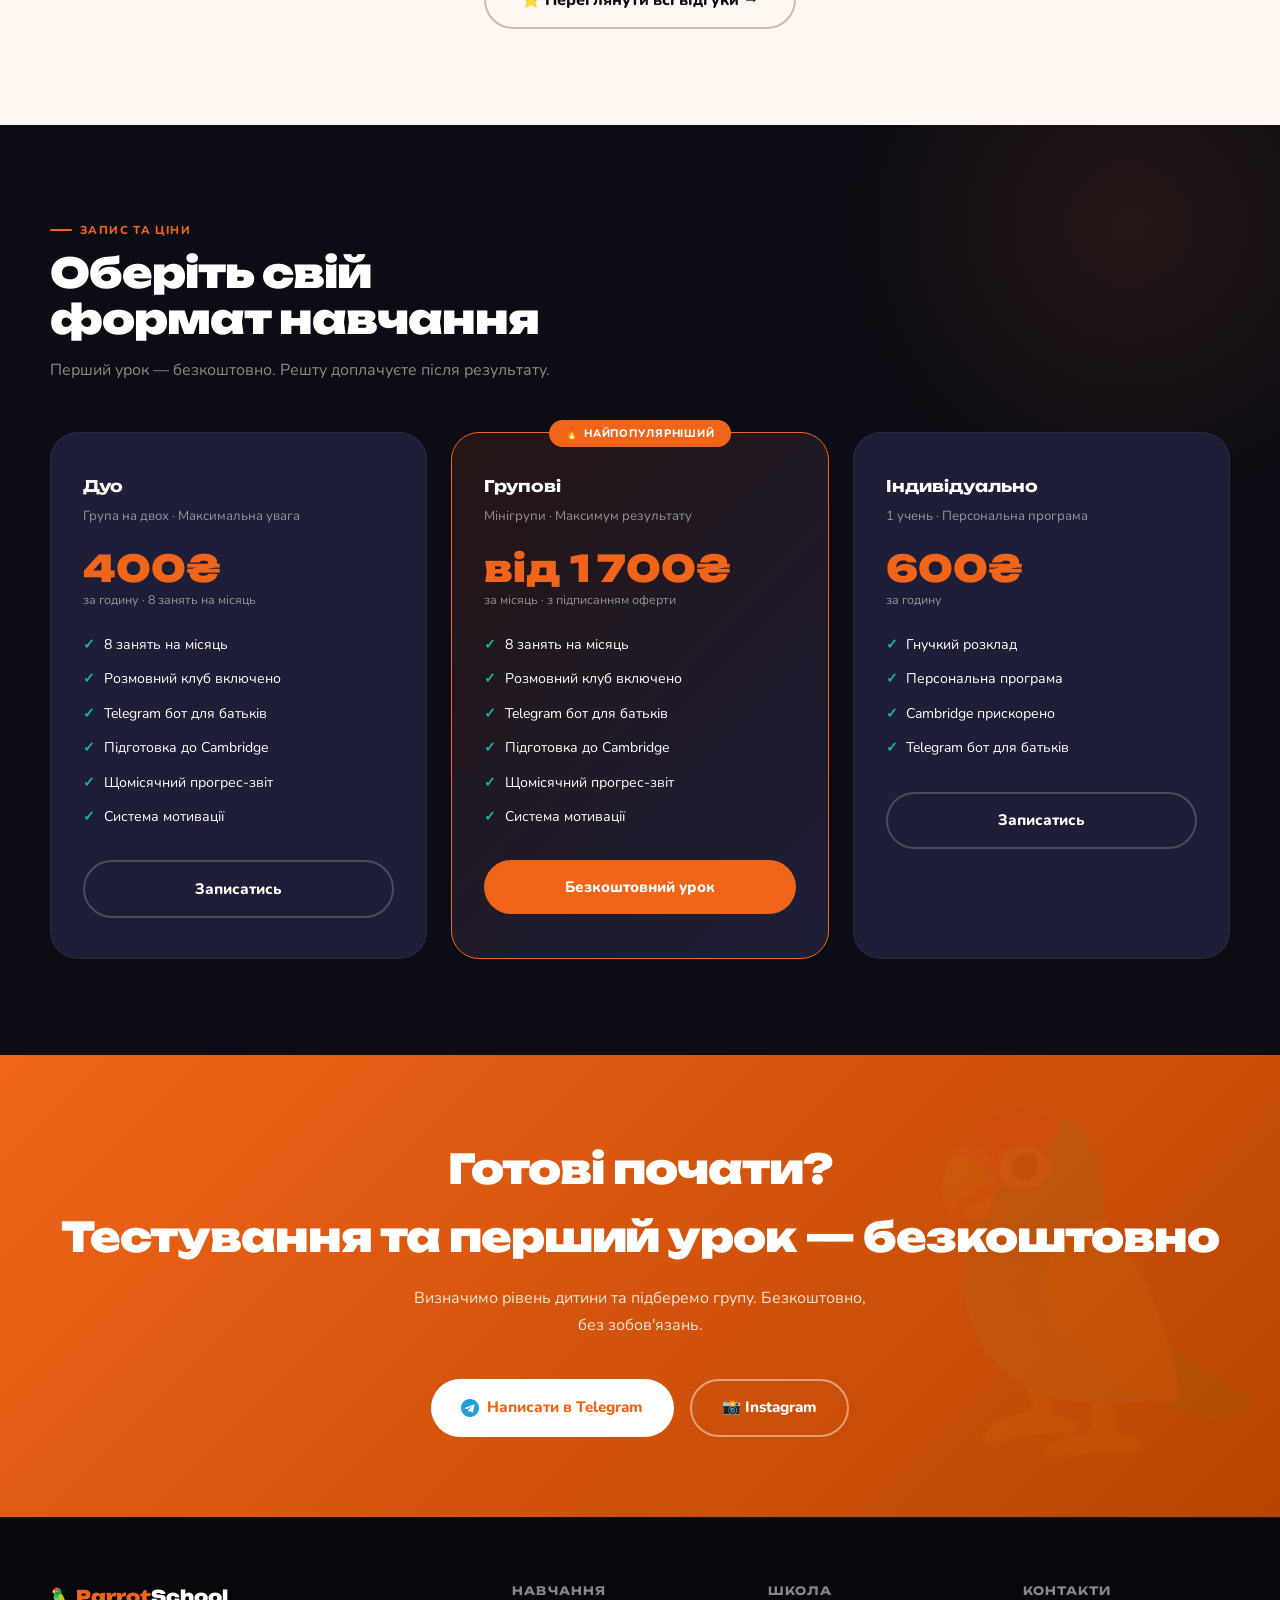
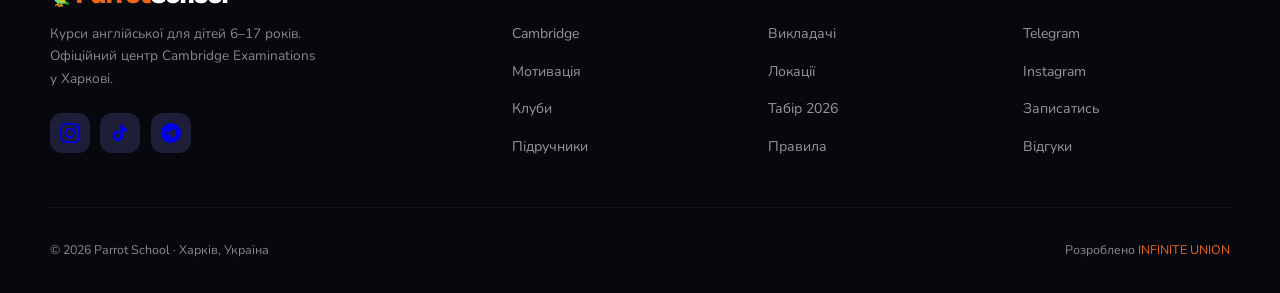
==== commit c62e775e: "fix: books fan layout alignment, bigger covers" ====
--- a/index.html
+++ b/index.html
@@ -445,74 +445,80 @@
     </div>
 
     <div id="books-junior">
-      <div class="books-split reveal">
-        <div class="books-col">
-          <div class="book-item">
-            <div class="book-img-wrap"><img src="assets/books/starters.jpg" alt="Fun For Starters" loading="lazy"><span class="book-badge">A1</span></div>
-            <div class="book-label">Fun For Starters</div>
-          </div>
-          <div class="book-item">
-            <div class="book-img-wrap"><img src="assets/books/movers.jpg" alt="Fun For Movers" loading="lazy"><span class="book-badge">A2</span></div>
-            <div class="book-label">Fun For Movers</div>
-          </div>
-          <div class="book-item">
-            <div class="book-img-wrap"><img src="assets/books/flyers.jpg" alt="Fun For Flyers" loading="lazy"><span class="book-badge">B1</span></div>
-            <div class="book-label">Fun For Flyers</div>
-          </div>
-        </div>
-        <div class="books-col-text">
-          <div class="book-series-block">
-            <p class="s-eye" style="margin-bottom:.5rem">Серія «Fun For» · Cambridge</p>
-            <p style="color:var(--muted);font-size:.92rem;line-height:1.75;margin-bottom:1.5rem">Яскраві, ігрові підручники Cambridge University Press — захоплюють дітей з перших сторінок. Готують до іспитів Starters, Movers та Flyers.</p>
-          </div>
-          <div class="book-series-block">
-            <p class="s-eye" style="margin-bottom:.5rem">Авторські матеріали</p>
-            <p style="color:var(--muted);font-size:.92rem;line-height:1.75">Власні граматичні зошити від наших викладачів — зрозуміла подача, адаптована під вік і рівень кожної дитини.</p>
-          </div>
-          <div class="book-authors-badge">
-            <span>📝</span>
-            <div>
-              <div style="font-family:var(--font-d);font-size:.82rem;font-weight:700">Авторський граматичний зошит</div>
-              <div style="font-size:.75rem;color:var(--muted)">Розробка викладачів Parrot School</div>
-            </div>
-          </div>
-        </div>
+      <div class="books-fan-wrap reveal">
+        <div class="books-fan-row">
+          <div class="bfan-item">
+            <img src="assets/books/starters.jpg" alt="Fun For Starters" loading="lazy">
+            <div class="bfan-badge">A1</div>
+            <div class="bfan-title">Fun For Starters</div>
+          </div>
+          <div class="bfan-item">
+            <img src="assets/books/movers.jpg" alt="Fun For Movers" loading="lazy">
+            <div class="bfan-badge">A2</div>
+            <div class="bfan-title">Fun For Movers</div>
+          </div>
+          <div class="bfan-item">
+            <img src="assets/books/flyers.jpg" alt="Fun For Flyers" loading="lazy">
+            <div class="bfan-badge">B1</div>
+            <div class="bfan-title">Fun For Flyers</div>
+          </div>
+        </div>
+        <div class="bfan-plus">+</div>
+        <div class="books-fan-row books-fan-row--auth">
+          <div class="bfan-auth-item">
+            <div class="bfan-auth-ico">📝</div>
+            <div class="bfan-auth-name">Граматичний зошит<br><span>A1–B1</span></div>
+          </div>
+          <div class="bfan-auth-item">
+            <div class="bfan-auth-ico">✏️</div>
+            <div class="bfan-auth-name">Словниковий зошит<br><span>A1–B1</span></div>
+          </div>
+        </div>
+        <p class="bfan-sub">Авторські матеріали від викладачів Parrot School — зрозуміла граматика, адаптована під кожен рівень</p>
       </div>
     </div>
 
     <div id="books-senior" style="display:none">
-      <div class="books-split reveal">
-        <div class="books-col">
-          <div class="book-item">
-            <div class="book-img-wrap"><img src="assets/books/focus1.jpg" alt="Focus 1" loading="lazy"><span class="book-badge">A2</span></div>
-            <div class="book-label">Focus 1</div>
-          </div>
-          <div class="book-item">
-            <div class="book-img-wrap"><img src="assets/books/focus2.jpg" alt="Focus 2" loading="lazy"><span class="book-badge">B1</span></div>
-            <div class="book-label">Focus 2</div>
-          </div>
-          <div class="book-item">
-            <div class="book-img-wrap"><img src="assets/books/focus3.jpg" alt="Focus 3" loading="lazy"><span class="book-badge">B1+</span></div>
-            <div class="book-label">Focus 3</div>
-          </div>
-        </div>
-        <div class="books-col">
-          <div class="book-item">
-            <div class="book-img-wrap"><img src="assets/books/focus4.jpg" alt="Focus 4" loading="lazy"><span class="book-badge">B2</span></div>
-            <div class="book-label">Focus 4</div>
-          </div>
-          <div class="book-item">
-            <div class="book-img-wrap"><img src="assets/books/focus5.jpg" alt="Focus 5" loading="lazy"><span class="book-badge">C1</span></div>
-            <div class="book-label">Focus 5</div>
-          </div>
-          <div class="book-authors-badge" style="margin-top:auto">
-            <span>📋</span>
-            <div>
-              <div style="font-family:var(--font-d);font-size:.82rem;font-weight:700">Express Publishing</div>
-              <div style="font-size:.75rem;color:var(--muted)">Збірники тестів Cambridge</div>
-            </div>
-          </div>
-        </div>
+      <div class="books-fan-wrap reveal">
+        <div class="books-fan-row">
+          <div class="bfan-item">
+            <img src="assets/books/focus1.jpg" alt="Focus 1" loading="lazy">
+            <div class="bfan-badge">A2</div>
+            <div class="bfan-title">Focus 1</div>
+          </div>
+          <div class="bfan-item">
+            <img src="assets/books/focus2.jpg" alt="Focus 2" loading="lazy">
+            <div class="bfan-badge">B1</div>
+            <div class="bfan-title">Focus 2</div>
+          </div>
+          <div class="bfan-item">
+            <img src="assets/books/focus3.jpg" alt="Focus 3" loading="lazy">
+            <div class="bfan-badge">B1+</div>
+            <div class="bfan-title">Focus 3</div>
+          </div>
+          <div class="bfan-item">
+            <img src="assets/books/focus4.jpg" alt="Focus 4" loading="lazy">
+            <div class="bfan-badge">B2</div>
+            <div class="bfan-title">Focus 4</div>
+          </div>
+          <div class="bfan-item">
+            <img src="assets/books/focus5.jpg" alt="Focus 5" loading="lazy">
+            <div class="bfan-badge">C1</div>
+            <div class="bfan-title">Focus 5</div>
+          </div>
+        </div>
+        <div class="bfan-plus">+</div>
+        <div class="books-fan-row books-fan-row--auth">
+          <div class="bfan-auth-item">
+            <div class="bfan-auth-ico">📋</div>
+            <div class="bfan-auth-name">Збірник тестів<br><span>Express Publishing</span></div>
+          </div>
+          <div class="bfan-auth-item">
+            <div class="bfan-auth-ico">📝</div>
+            <div class="bfan-auth-name">Авторські матеріали<br><span>від викладачів</span></div>
+          </div>
+        </div>
+        <p class="bfan-sub">Сучасна серія Pearson для підлітків + реальні формати Cambridge Exams від Express Publishing</p>
       </div>
     </div>
   </div>
--- a/src/css/styles.css
+++ b/src/css/styles.css
@@ -630,3 +630,27 @@
   .books-split{grid-template-columns:1fr;gap:1.5rem}
   .book-img-wrap{width:52px;height:72px}
 }
+
+/* BOOKS FAN LAYOUT */
+.books-fan-wrap{display:flex;flex-direction:column;align-items:center;gap:2rem;padding:1rem 0}
+.books-fan-row{display:flex;justify-content:center;align-items:center;gap:1rem}
+.bfan-item{display:flex;flex-direction:column;align-items:center;gap:.6rem;position:relative;transition:transform .35s var(--ease);cursor:default}
+.bfan-item:hover{transform:translateY(-12px) scale(1.04);z-index:5}
+.bfan-item img{width:140px;height:190px;object-fit:cover;border-radius:10px;box-shadow:0 12px 32px rgba(0,0,0,.55),0 2px 8px rgba(0,0,0,.4);display:block}
+.bfan-badge{position:absolute;top:8px;left:8px;background:var(--orange);color:#fff;font-size:.58rem;font-weight:800;padding:.18rem .48rem;border-radius:6px;letter-spacing:.04em}
+.bfan-title{font-size:.75rem;font-weight:700;color:var(--muted);text-align:center;max-width:90px}
+.bfan-plus{font-family:var(--font-d);font-size:2rem;font-weight:900;color:rgba(240,101,26,.5);line-height:1}
+.books-fan-row--auth{gap:1.25rem;align-items:stretch}
+.bfan-auth-item{background:var(--card);border:1px solid rgba(240,101,26,.22);border-radius:16px;padding:1.1rem 1.6rem;display:flex;align-items:center;gap:1rem;min-width:220px;transition:transform .35s var(--ease),border-color .3s}
+.bfan-auth-item:hover{transform:translateY(-4px);border-color:rgba(240,101,26,.5)}
+.bfan-auth-ico{font-size:1.8rem;flex-shrink:0}
+.bfan-auth-name{font-family:var(--font-d);font-size:.82rem;font-weight:700;line-height:1.4}
+.bfan-auth-name span{font-family:var(--font-b);font-size:.72rem;font-weight:600;color:var(--muted)}
+.bfan-sub{font-size:.85rem;color:var(--muted);text-align:center;max-width:560px;line-height:1.7}
+@media(max-width:768px){
+  .bfan-item img{width:76px;height:104px}
+  .bfan-item{margin:0 -5px}
+  .bfan-auth-item{min-width:140px;padding:.9rem 1rem}
+  .bfan-auth-name{font-size:.75rem}
+  .books-fan-row--auth{flex-wrap:wrap;justify-content:center}
+}
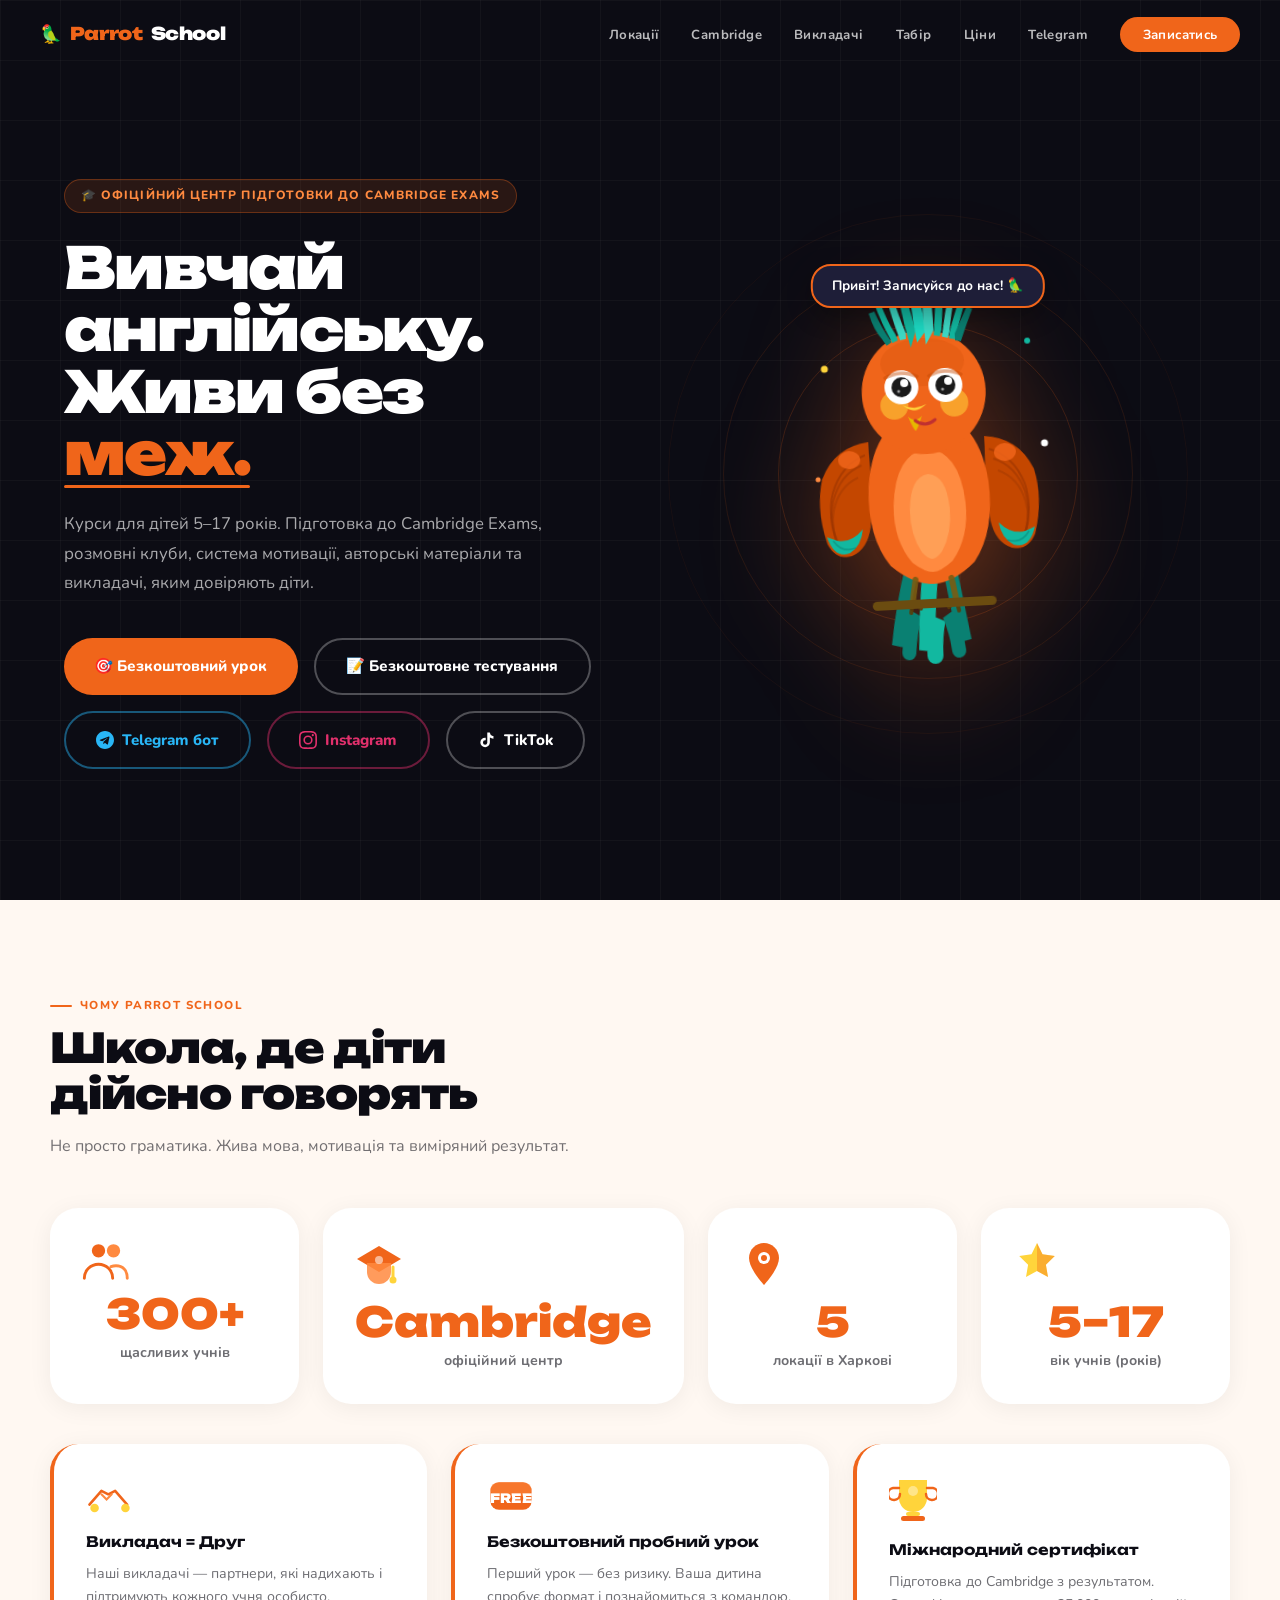
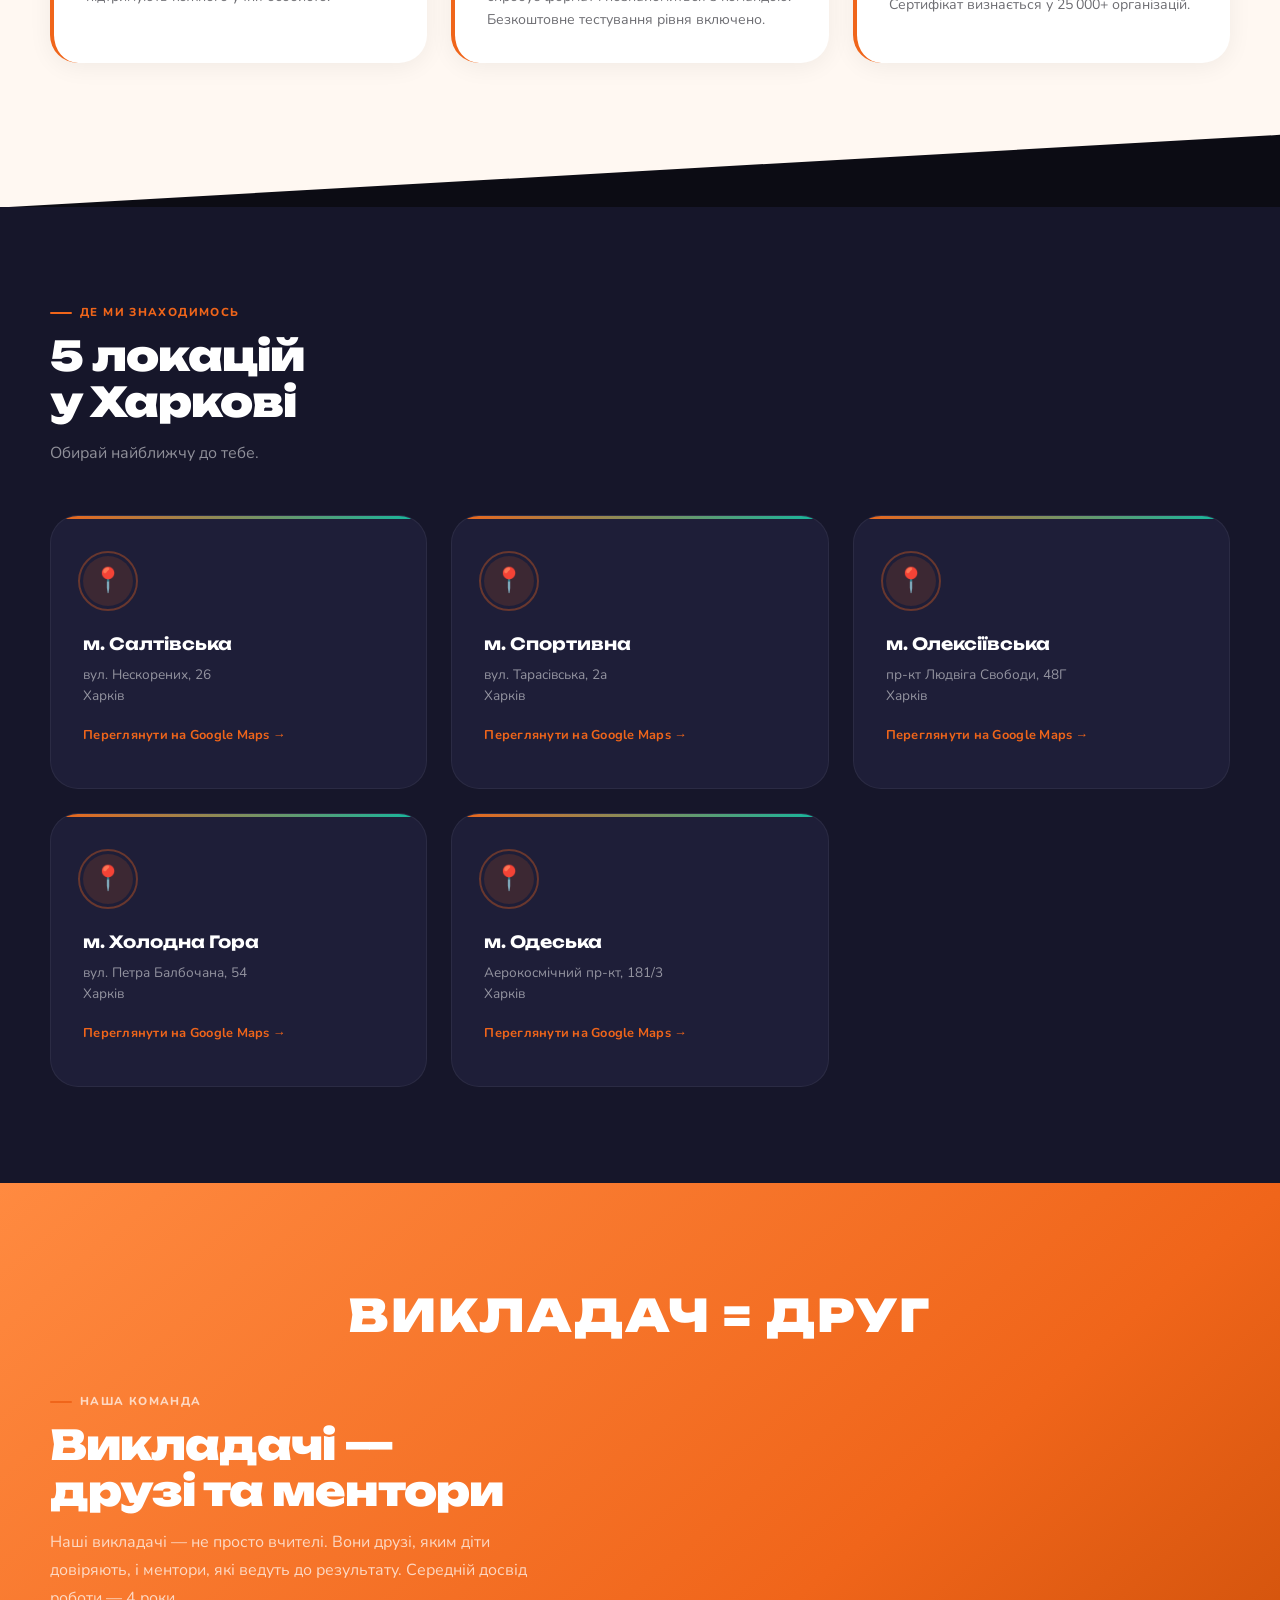
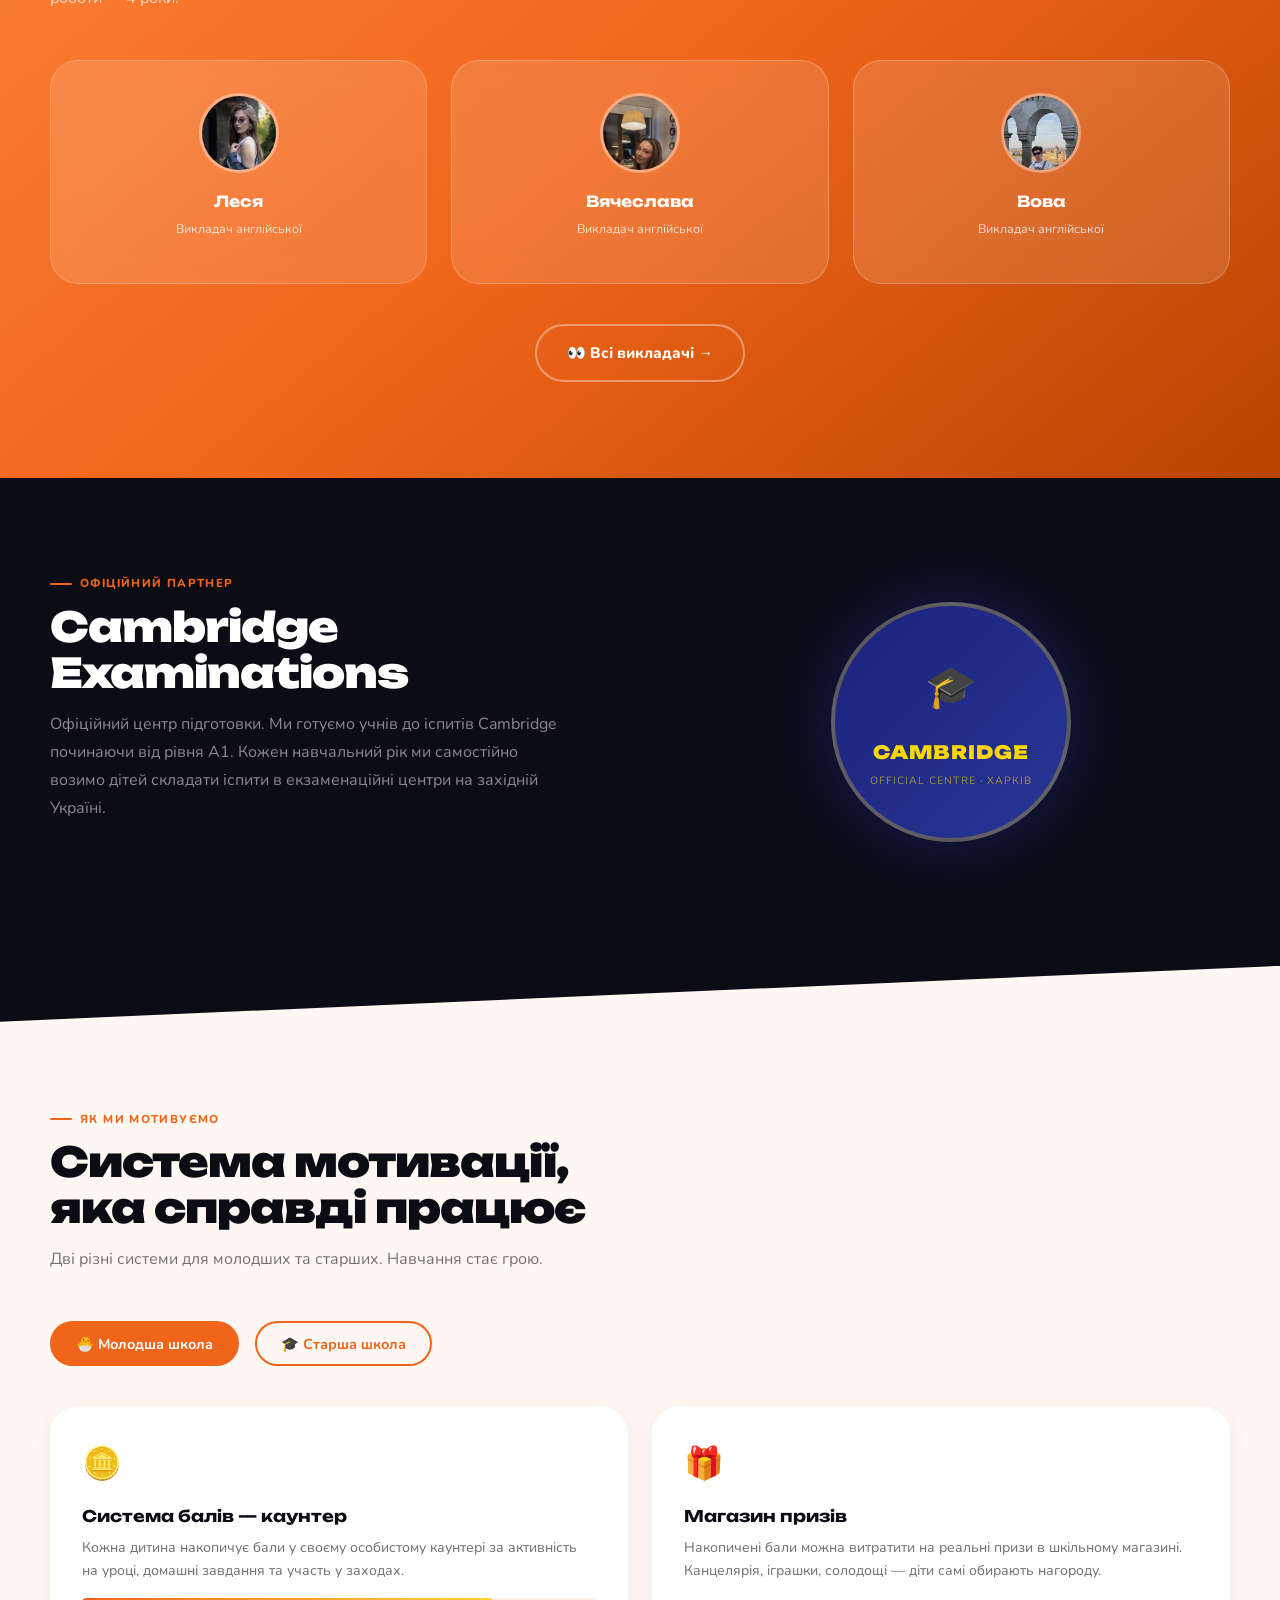
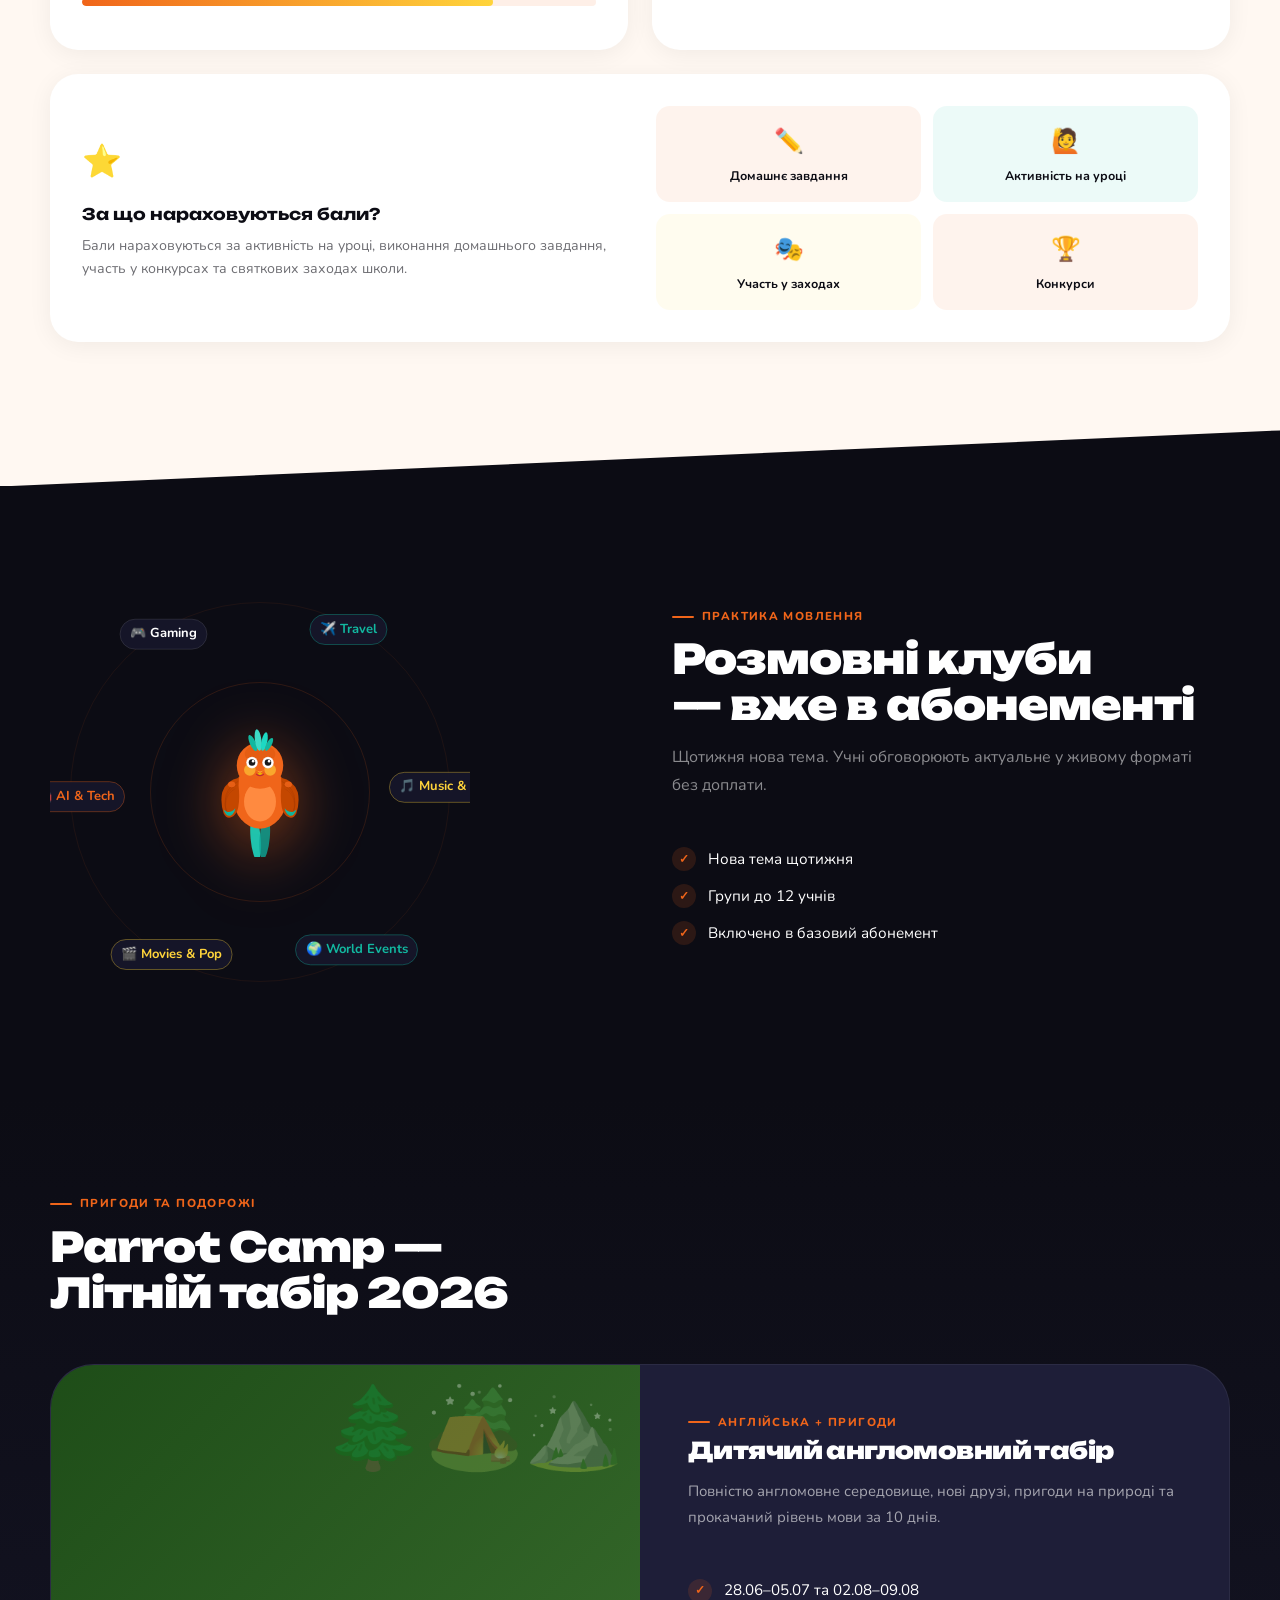
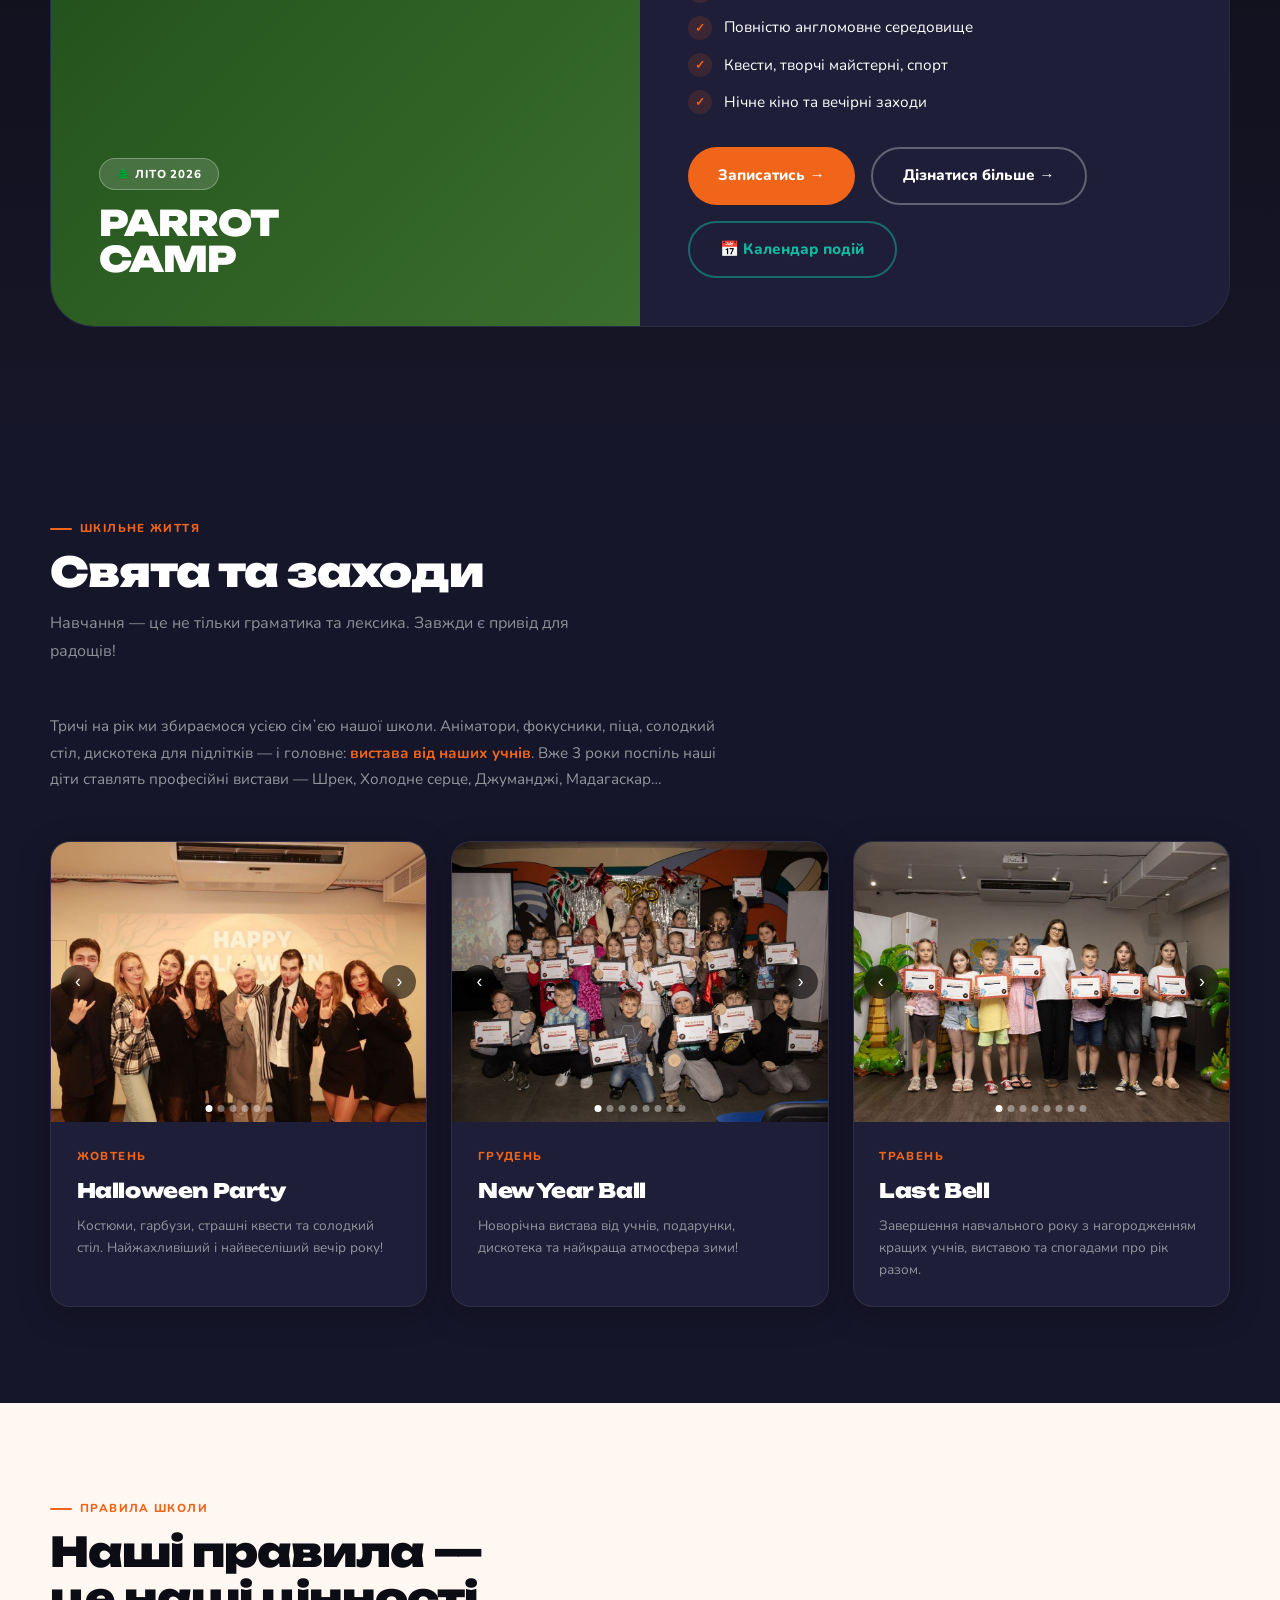
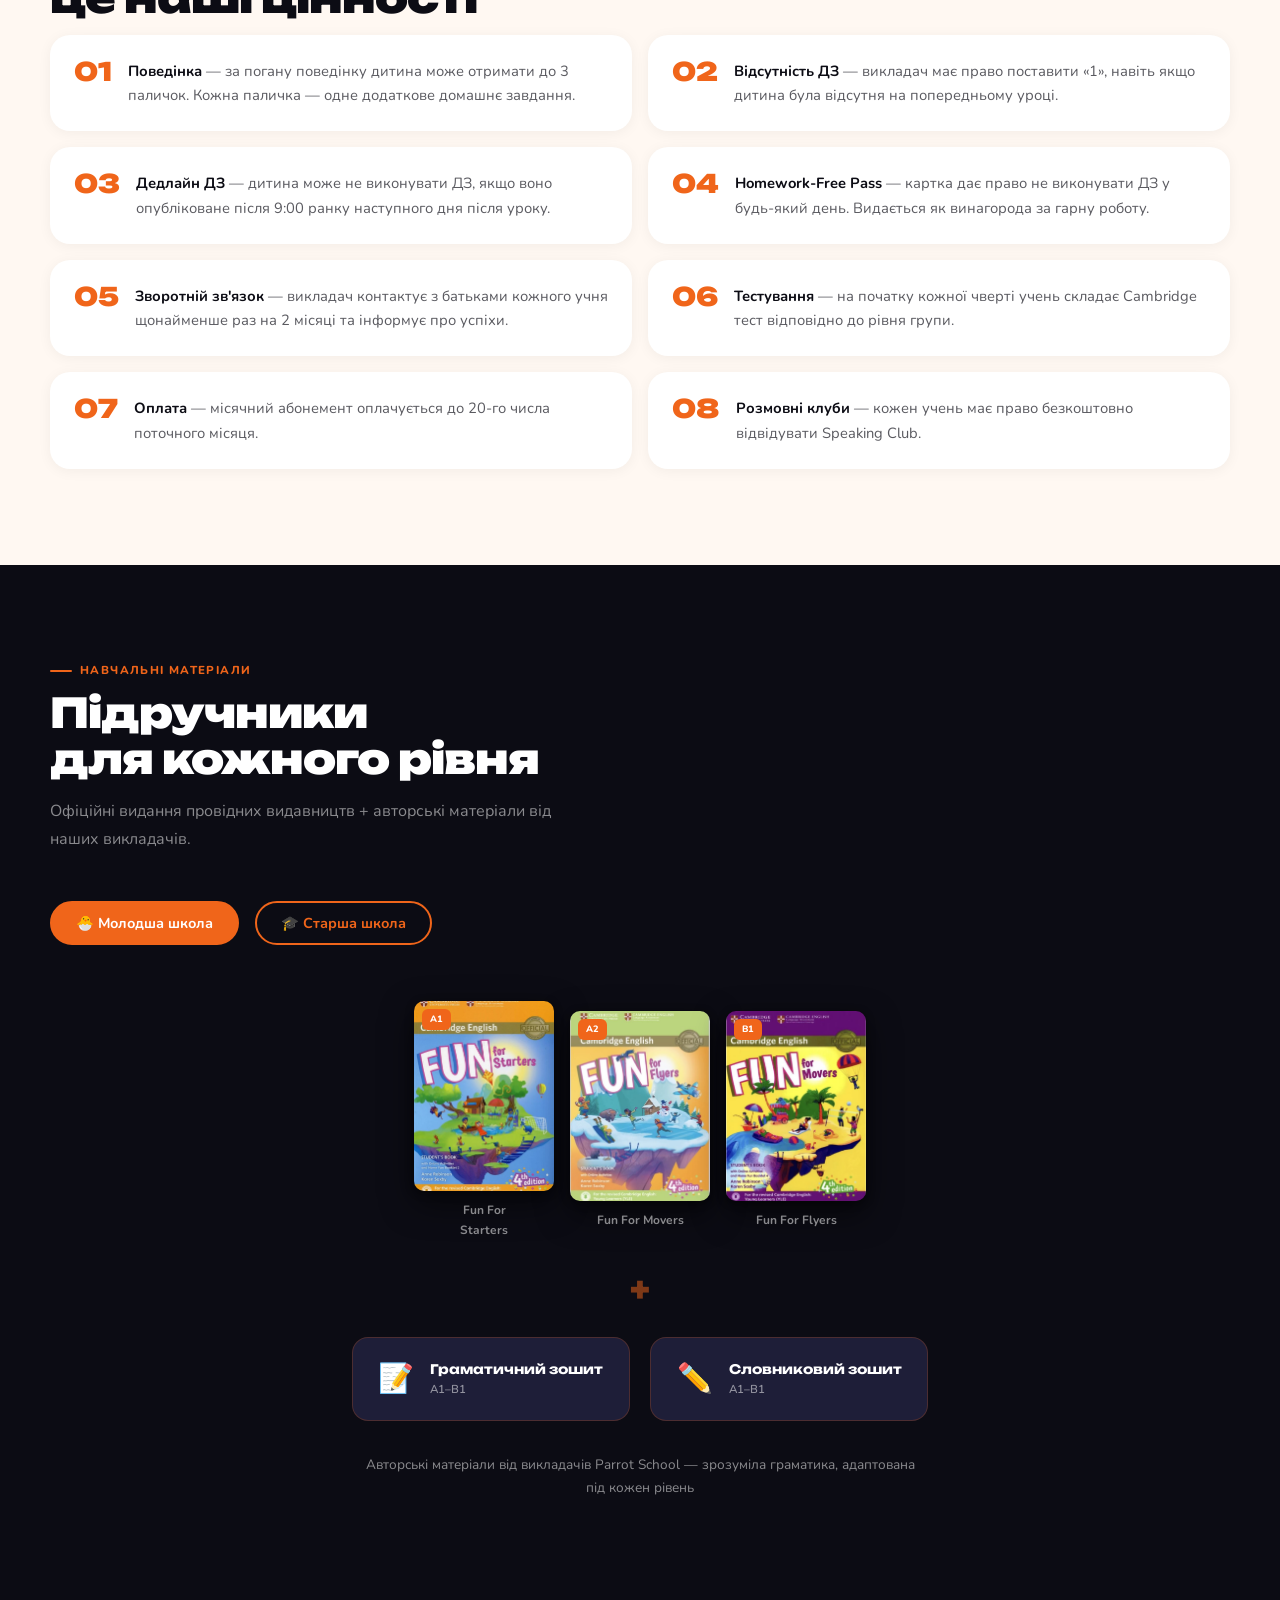
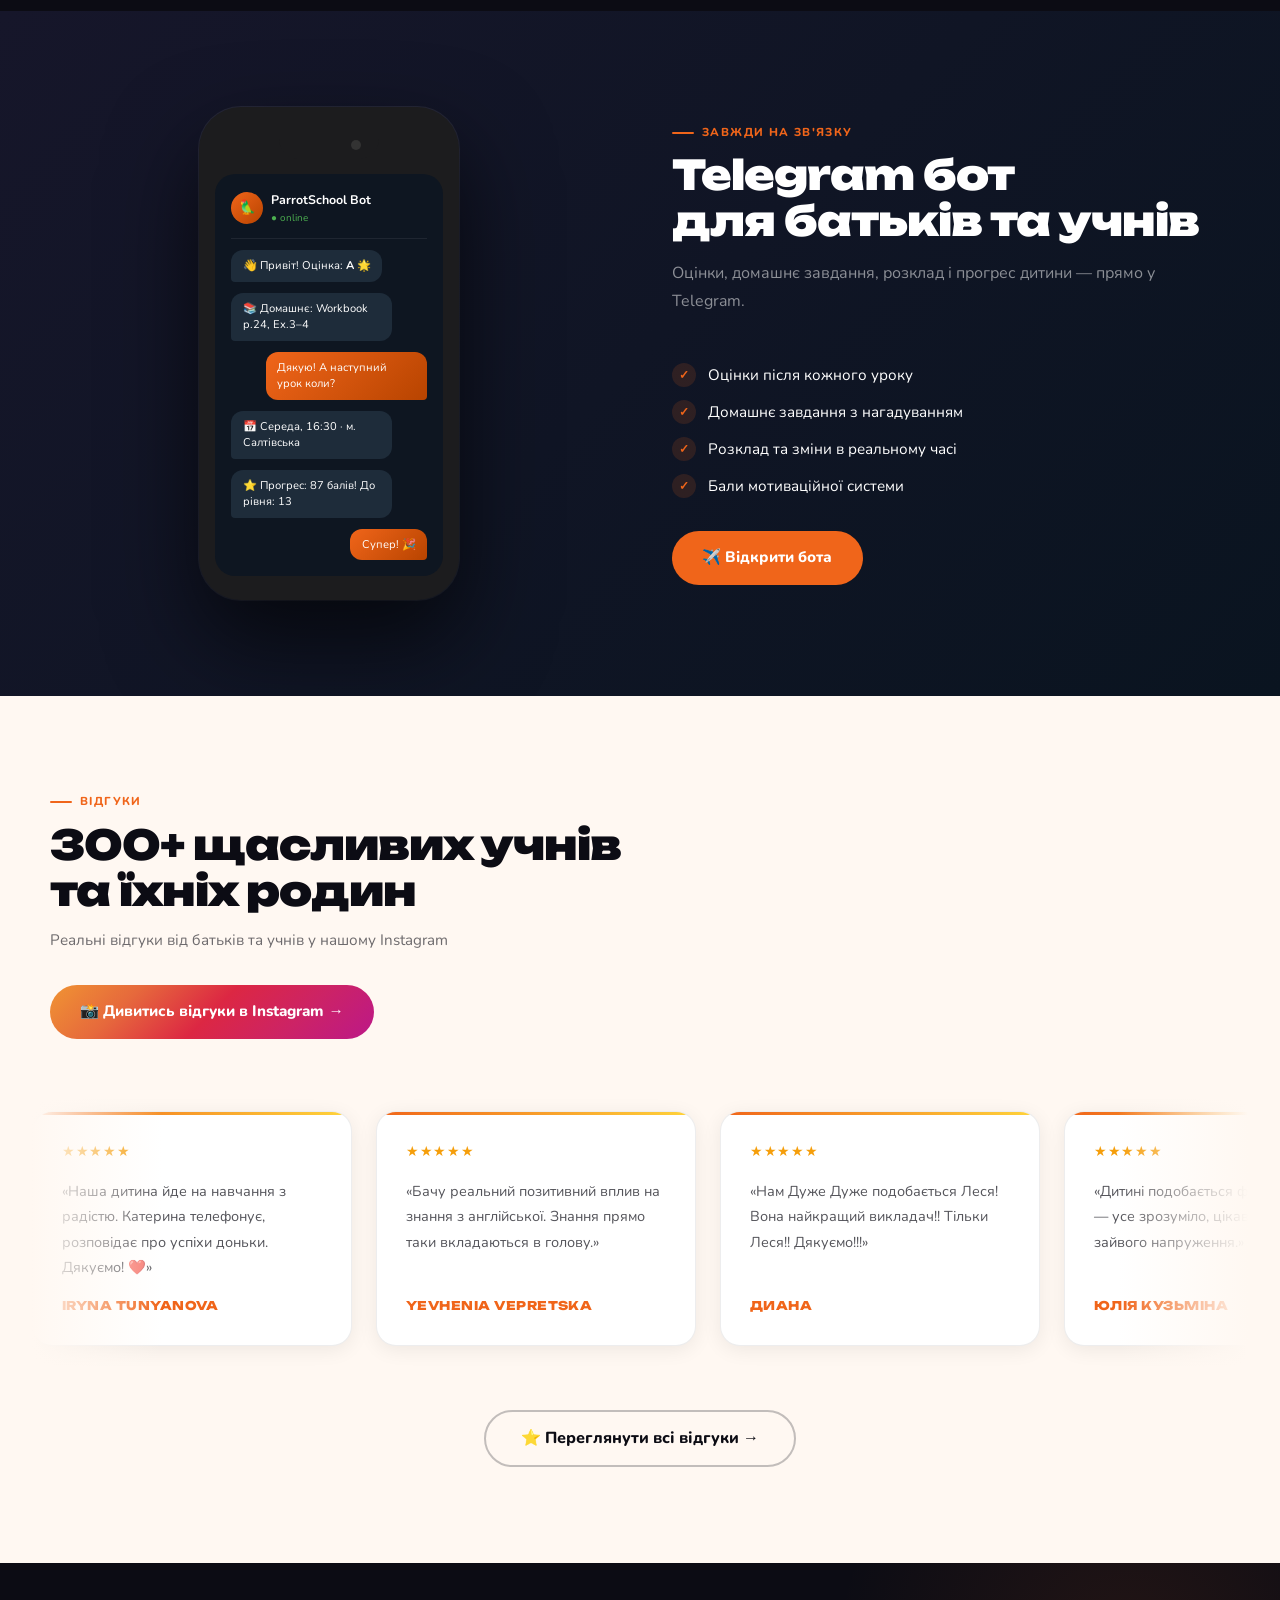
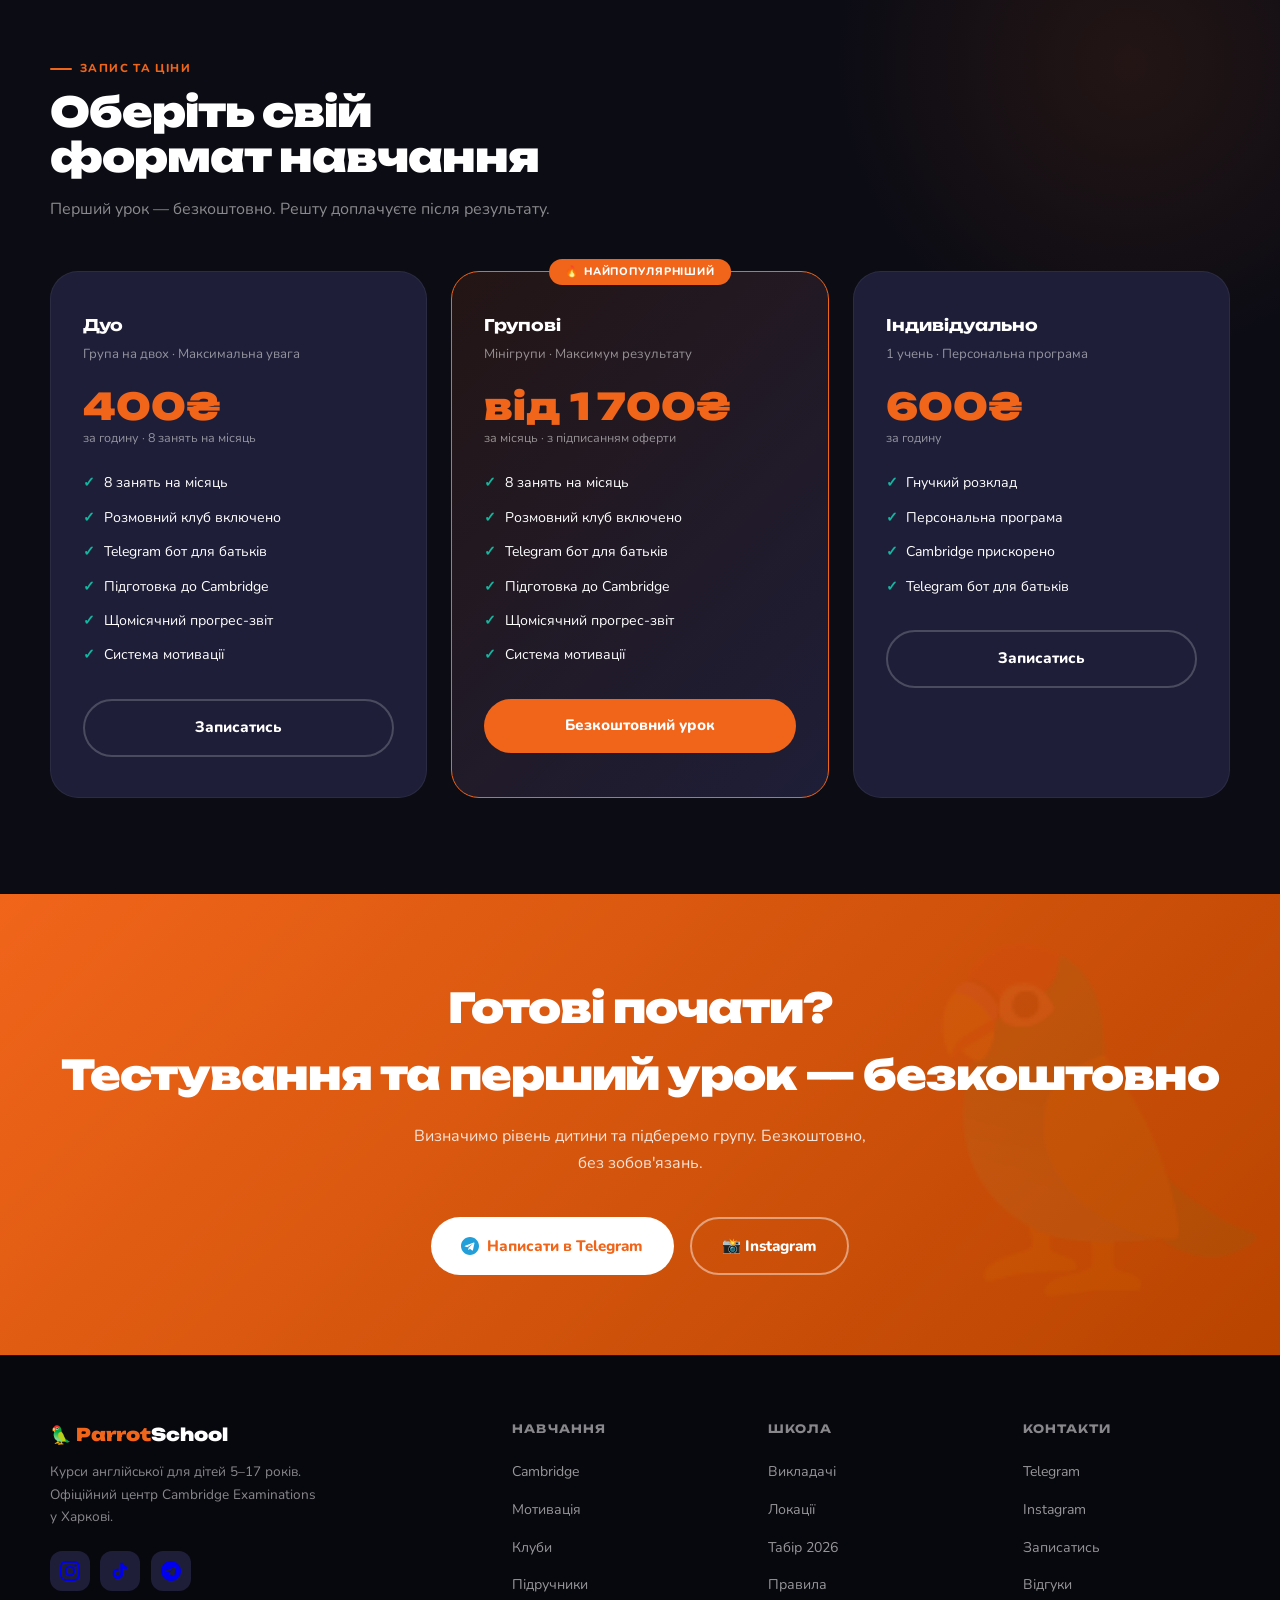
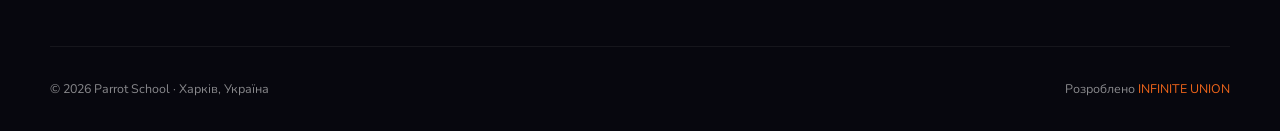
==== commit 44058b9f: "fix: Cambridge levels removed, vacancy requirements B2+ only, Telegram links to @olya_parrot, age 5-" ====
--- a/index.html
+++ b/index.html
@@ -33,7 +33,7 @@
     <li><a href="pages/vykladachi.html">Викладачі</a></li>
     <li><a href="pages/tabir.html">Табір</a></li>
     <li><a href="#pricing">Ціни</a></li>
-    <li><a href="https://t.me/SchoolParrot_bot" rel="noopener noreferrer" target="_blank">Telegram</a></li>
+    <li><a href="https://t.me/olya_parrot" rel="noopener noreferrer" target="_blank">Telegram</a></li>
     <li><a href="#pricing" class="nav-cta">Записатись</a></li>
   </ul>
   <button class="nav-burger" id="nav-burger" type="button" aria-label="Відкрити меню" aria-expanded="false" aria-controls="nav-links">
@@ -139,14 +139,7 @@
         <p class="s-eye">Офіційний партнер</p>
         <h2 class="s-title">Cambridge<br>Examinations</h2>
         <p class="s-sub">Офіційний центр підготовки. Ми готуємо учнів до іспитів Cambridge починаючи від рівня A1. Кожен навчальний рік ми самостійно возимо дітей складати іспити в екзаменаційні центри на західній Україні.</p>
-        <div class="lvls-g">
-          <div class="lvl reveal d1"><div class="lvl-code">A1</div><div class="lvl-name">Starters</div></div>
-          <div class="lvl reveal d2"><div class="lvl-code">A2</div><div class="lvl-name">Movers</div></div>
-          <div class="lvl reveal d3"><div class="lvl-code">B1</div><div class="lvl-name">KET</div></div>
-          <div class="lvl reveal d1"><div class="lvl-code">B2</div><div class="lvl-name">PET</div></div>
-          <div class="lvl reveal d2"><div class="lvl-code">C1</div><div class="lvl-name">CAE</div></div>
-          <div class="lvl reveal d3"><div class="lvl-code">C2</div><div class="lvl-name">CPE</div></div>
-        </div>
+        <!-- фото сертифікатів будуть додані пізніше -->
       </div>
       <div class="cam-seal-wrap reveal-r">
         <div class="cam-seal" role="img" aria-label="Cambridge офіційний центр">
@@ -550,7 +543,7 @@
           <li>Розклад та зміни в реальному часі</li>
           <li>Бали мотиваційної системи</li>
         </ul>
-        <a href="https://t.me/SchoolParrot_bot" class="btn btn-primary" target="_blank" rel="noopener noreferrer">✈️ Відкрити бота</a>
+        <a href="https://t.me/olya_parrot" class="btn btn-primary" target="_blank" rel="noopener noreferrer">✈️ Відкрити бота</a>
       </div>
     </div>
   </div>
@@ -642,7 +635,7 @@
   <div class="ft-in">
     <div>
       <div class="ft-logo">🦜 <span>Parrot</span>School</div>
-      <p class="ft-desc">Курси англійської для дітей 6–17 років. Офіційний центр Cambridge Examinations у Харкові.</p>
+      <p class="ft-desc">Курси англійської для дітей 5–17 років. Офіційний центр Cambridge Examinations у Харкові.</p>
       <div class="ft-socials">
         <a href="https://www.instagram.com/parrot_school/" class="ft-soc" target="_blank" rel="noopener noreferrer" aria-label="Instagram">
           <svg width="20" height="20" viewBox="0 0 24 24" fill="currentColor"><path d="M12 2.163c3.204 0 3.584.012 4.85.07 3.252.148 4.771 1.691 4.919 4.919.058 1.265.069 1.645.069 4.849 0 3.205-.012 3.584-.069 4.849-.149 3.225-1.664 4.771-4.919 4.919-1.266.058-1.644.07-4.85.07-3.204 0-3.584-.012-4.849-.07-3.26-.149-4.771-1.699-4.919-4.92-.058-1.265-.07-1.644-.07-4.849 0-3.204.013-3.583.07-4.849.149-3.227 1.664-4.771 4.919-4.919 1.266-.057 1.645-.069 4.849-.069zM12 0C8.741 0 8.333.014 7.053.072 2.695.272.273 2.69.073 7.052.014 8.333 0 8.741 0 12c0 3.259.014 3.668.072 4.948.2 4.358 2.618 6.78 6.98 6.98C8.333 23.986 8.741 24 12 24c3.259 0 3.668-.014 4.948-.072 4.354-.2 6.782-2.618 6.979-6.98.059-1.28.073-1.689.073-4.948 0-3.259-.014-3.667-.072-4.947-.196-4.354-2.617-6.78-6.979-6.98C15.668.014 15.259 0 12 0zm0 5.838a6.162 6.162 0 100 12.324 6.162 6.162 0 000-12.324zM12 16a4 4 0 110-8 4 4 0 010 8zm6.406-11.845a1.44 1.44 0 100 2.881 1.44 1.44 0 000-2.881z"/></svg>
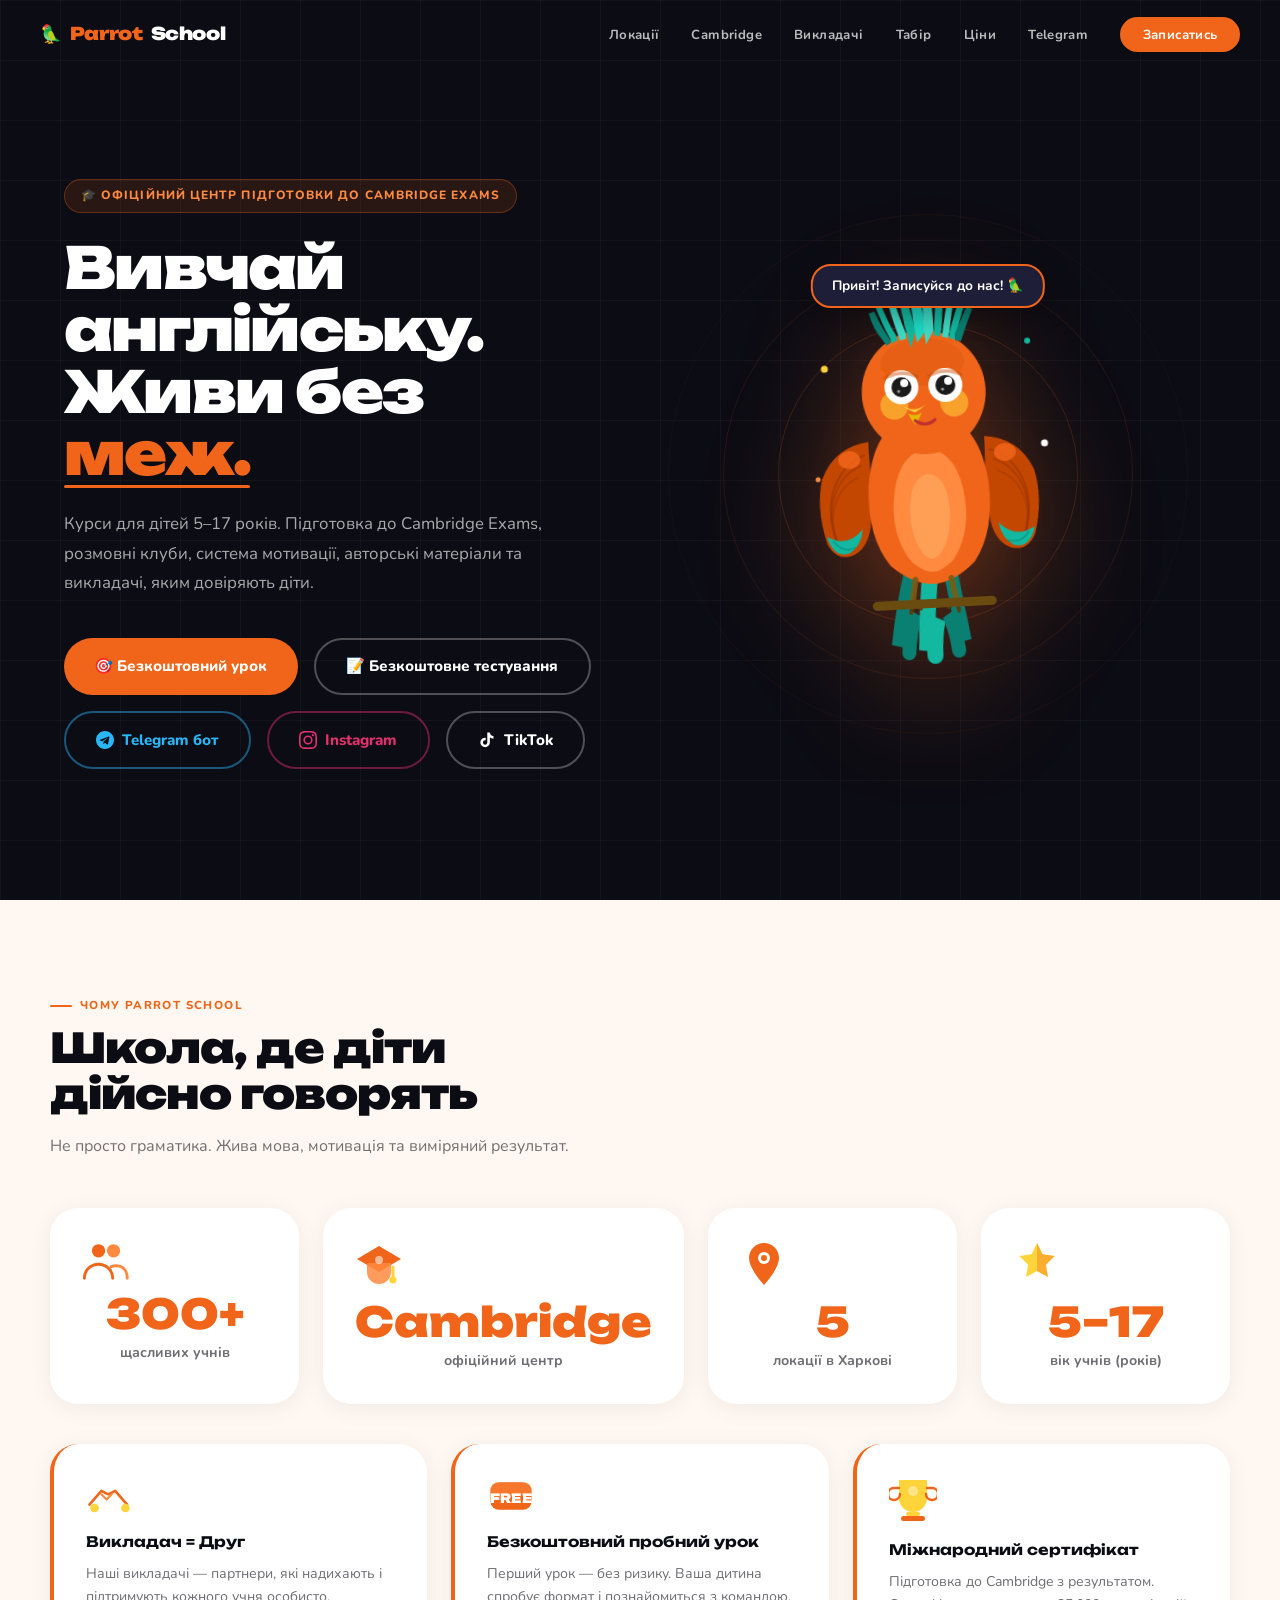
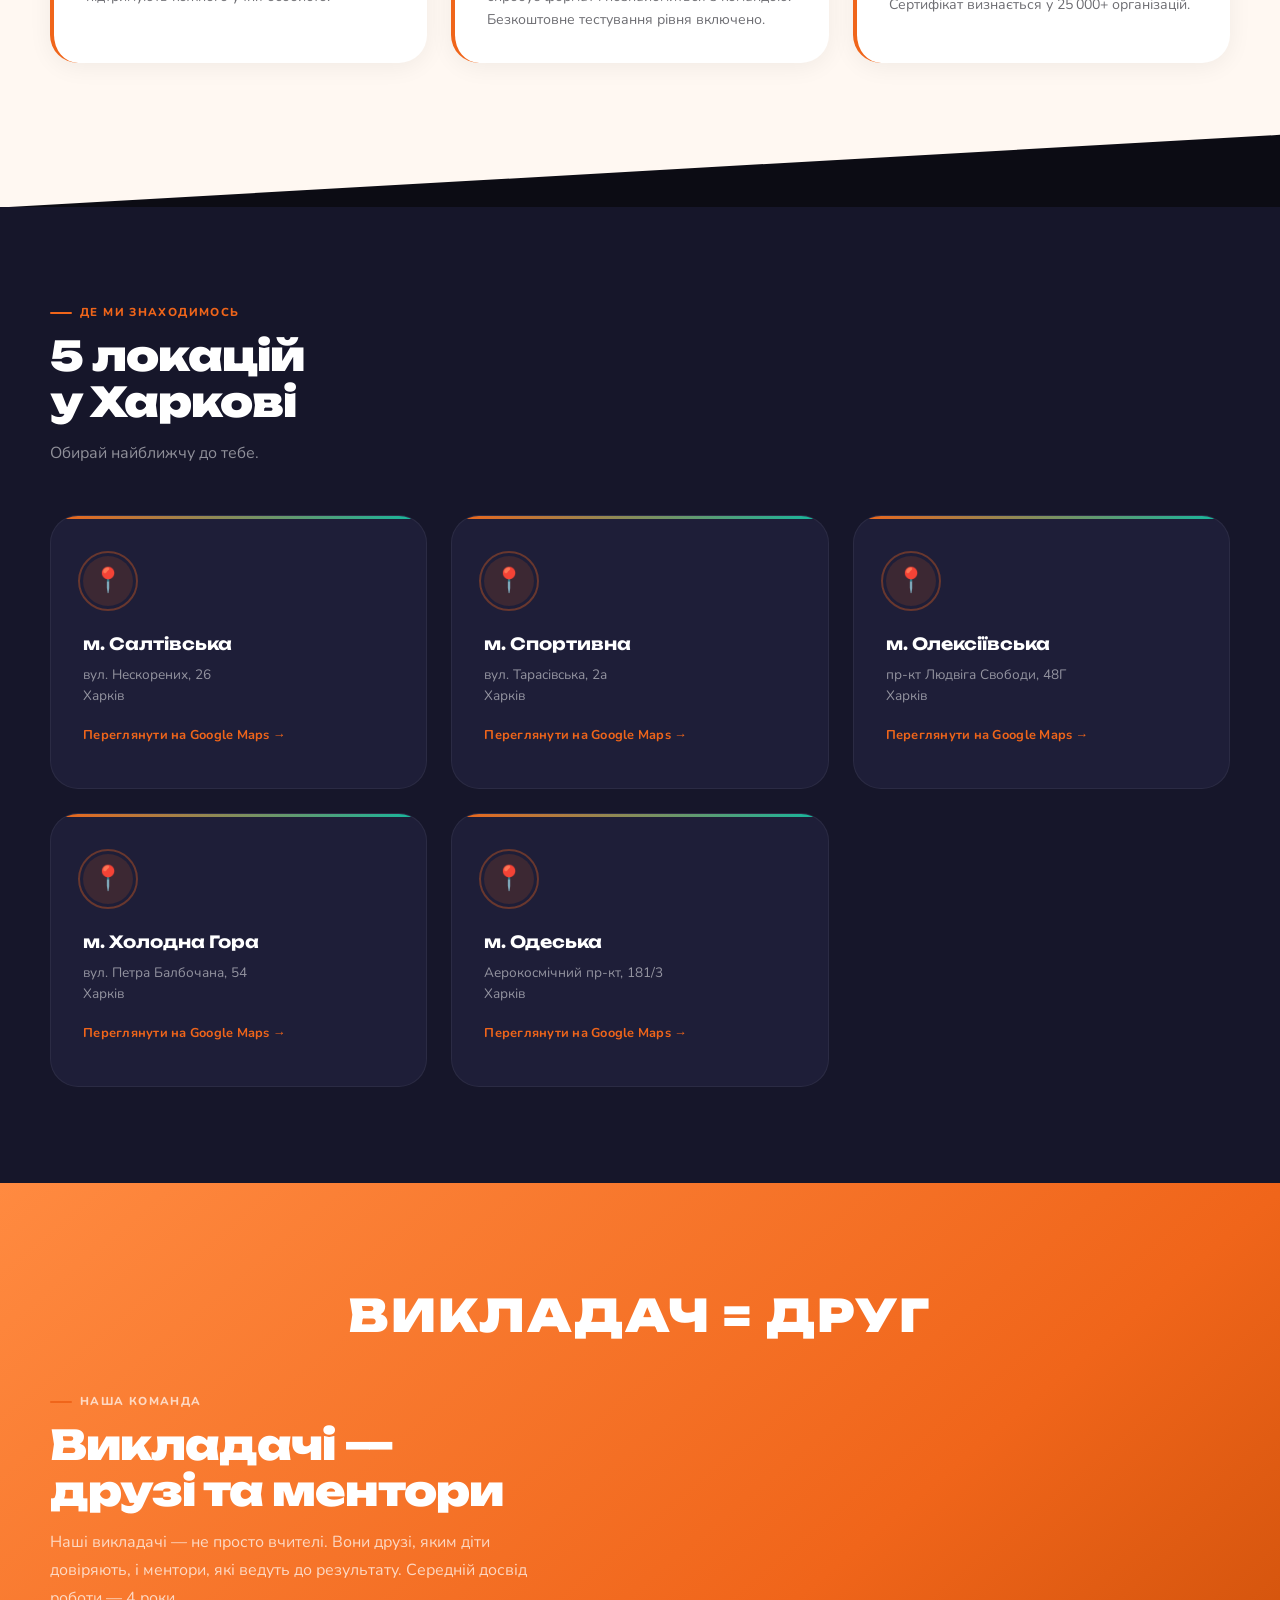
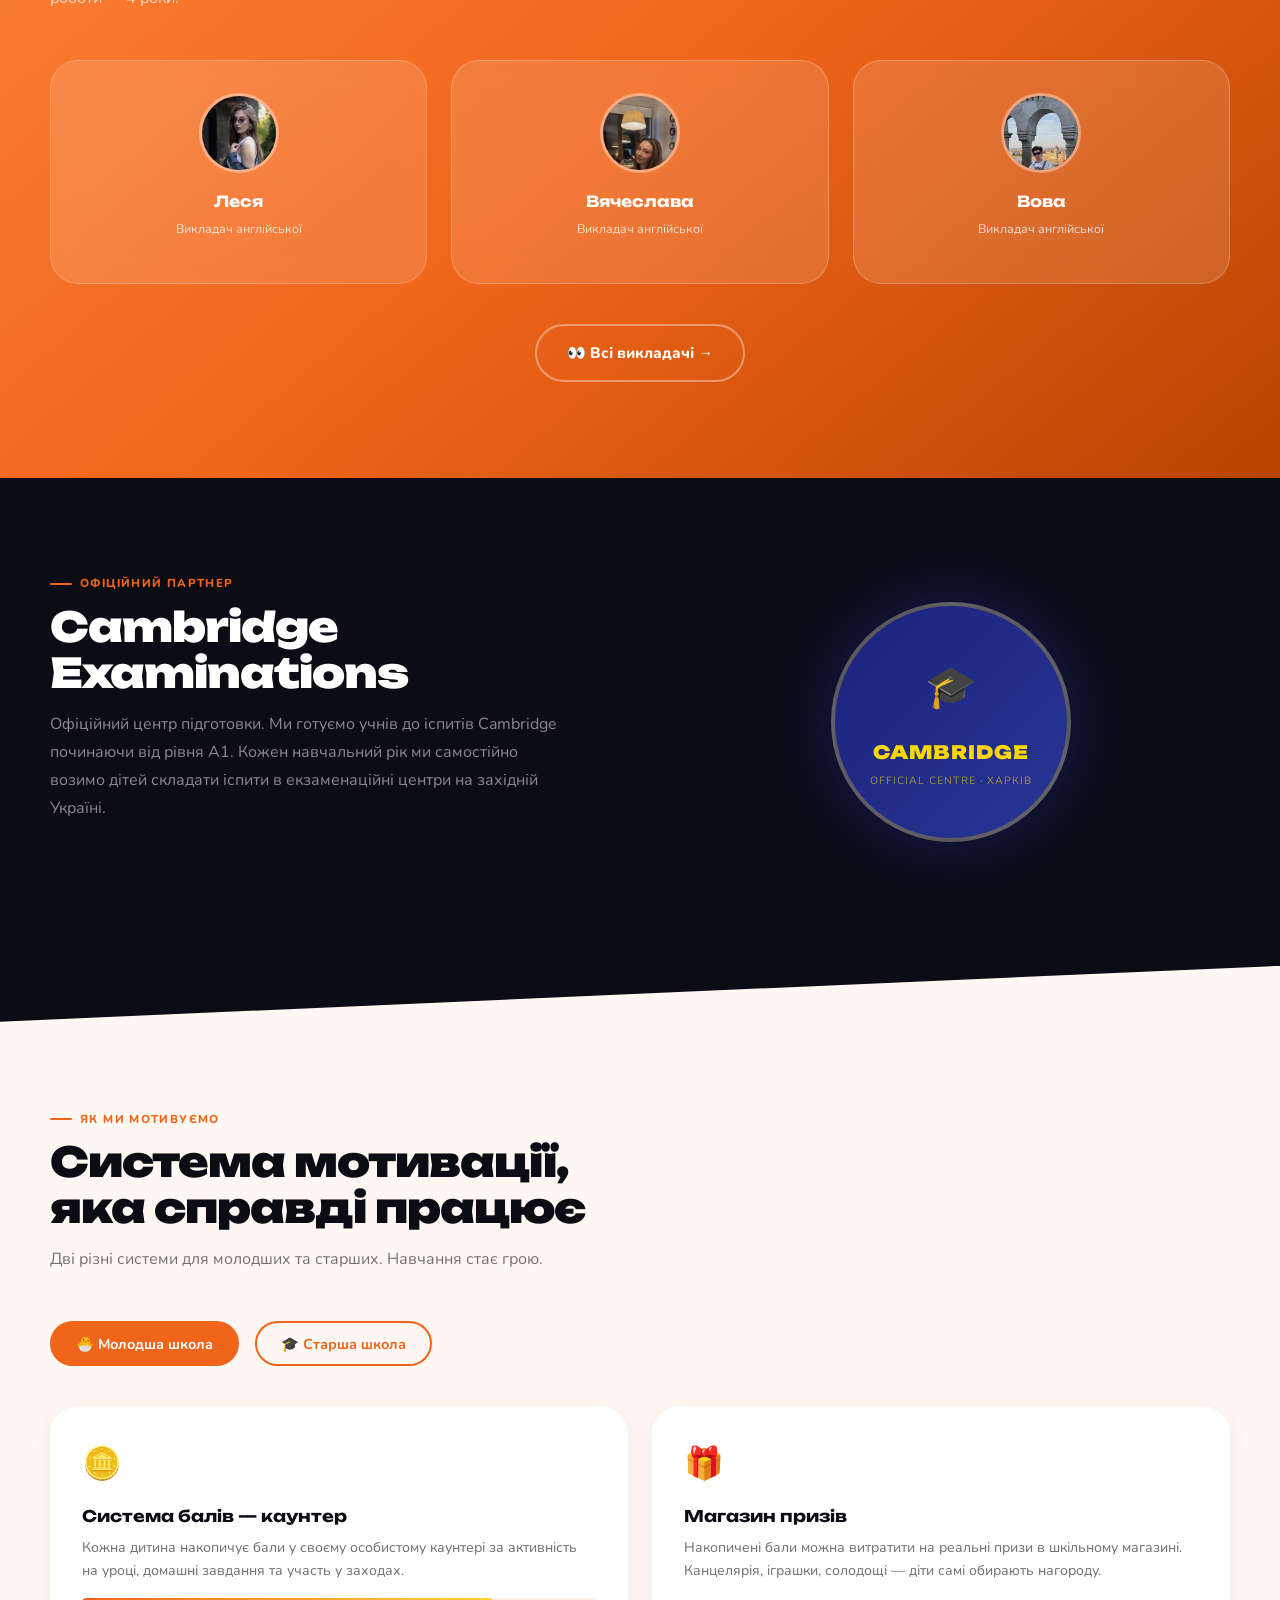
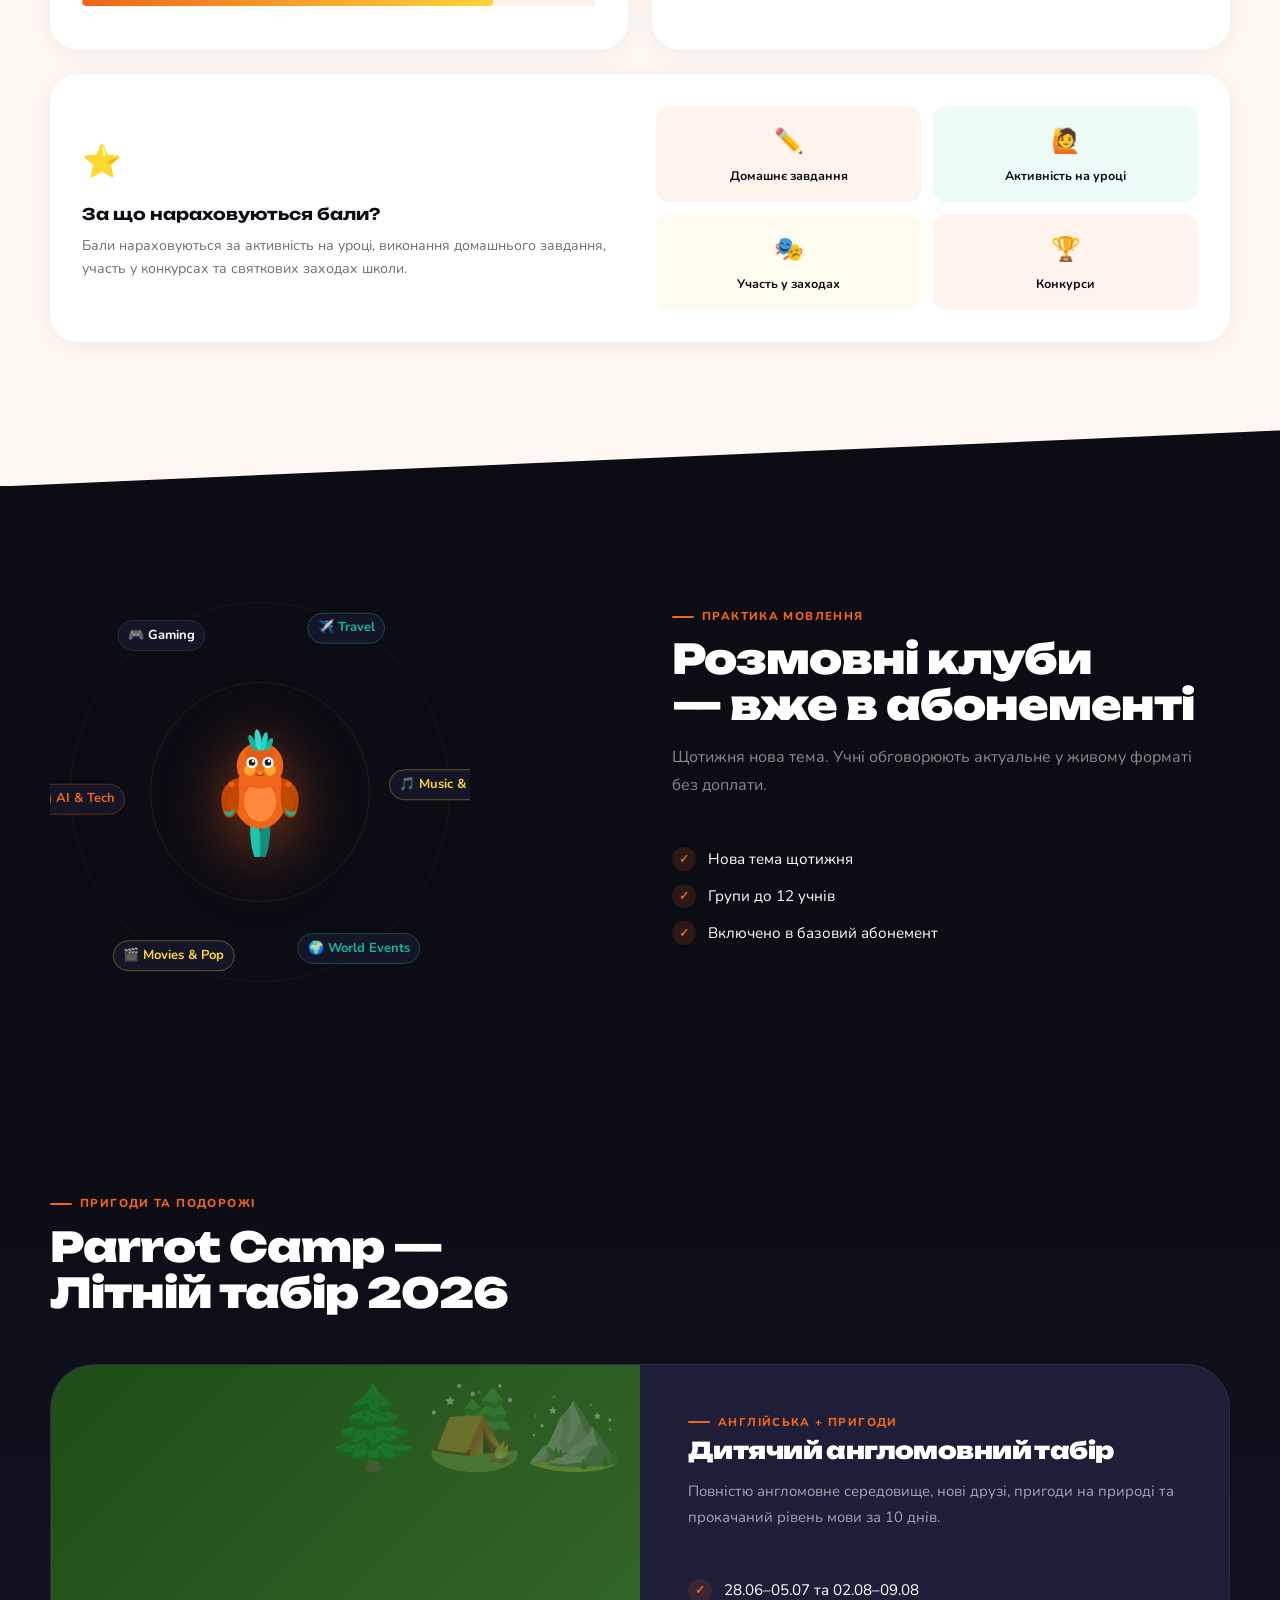
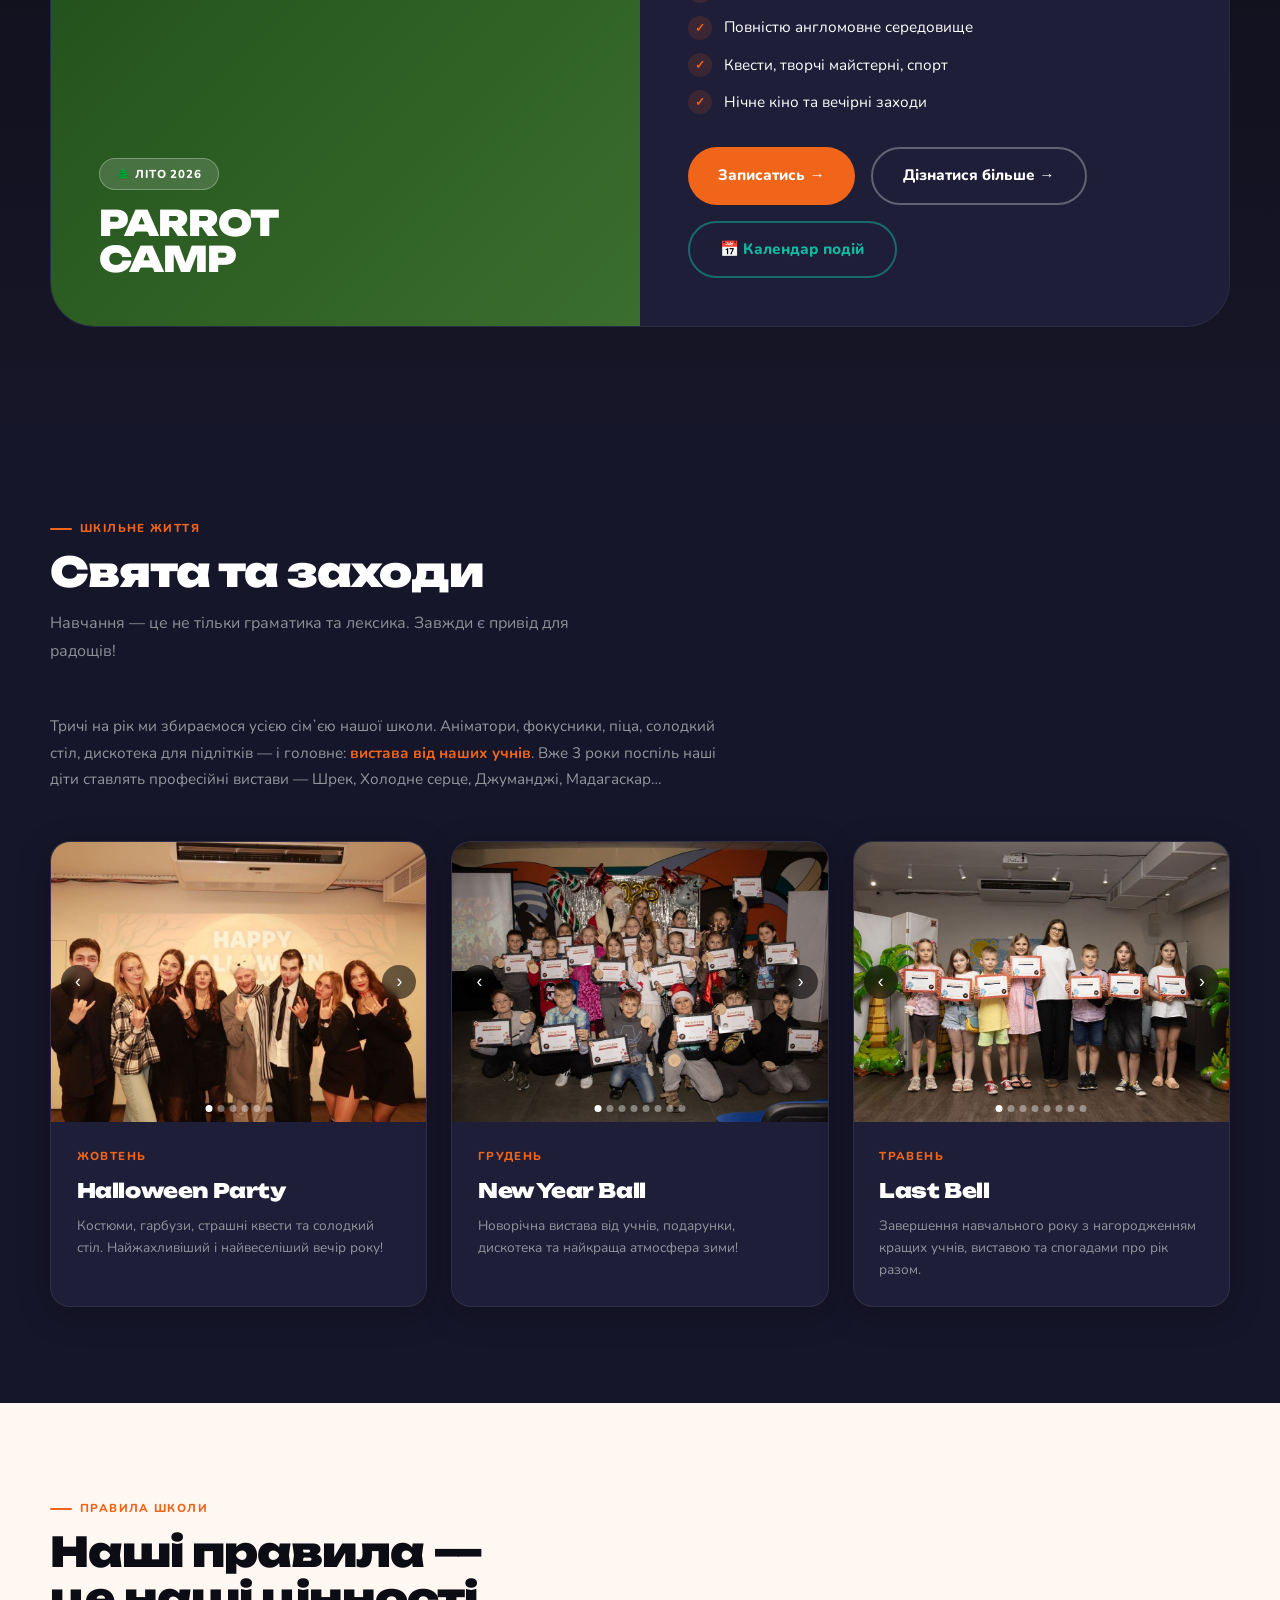
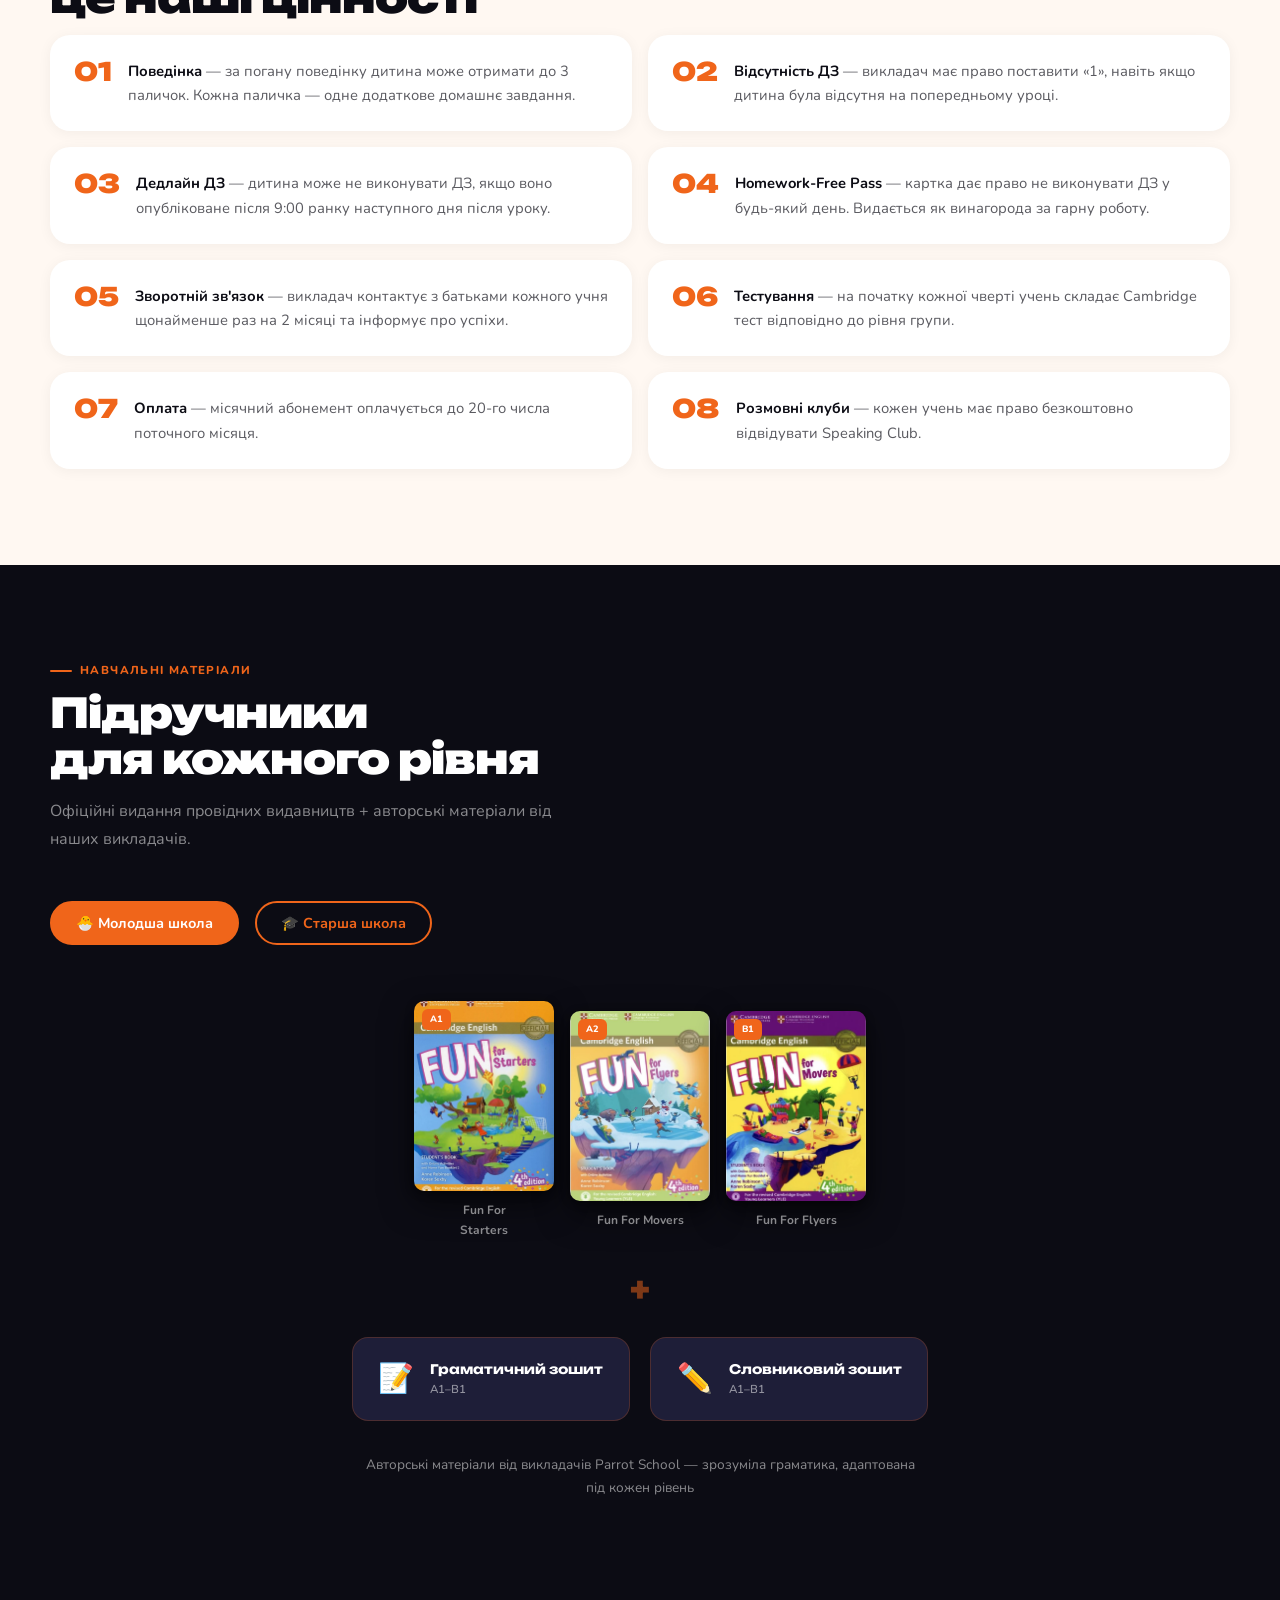
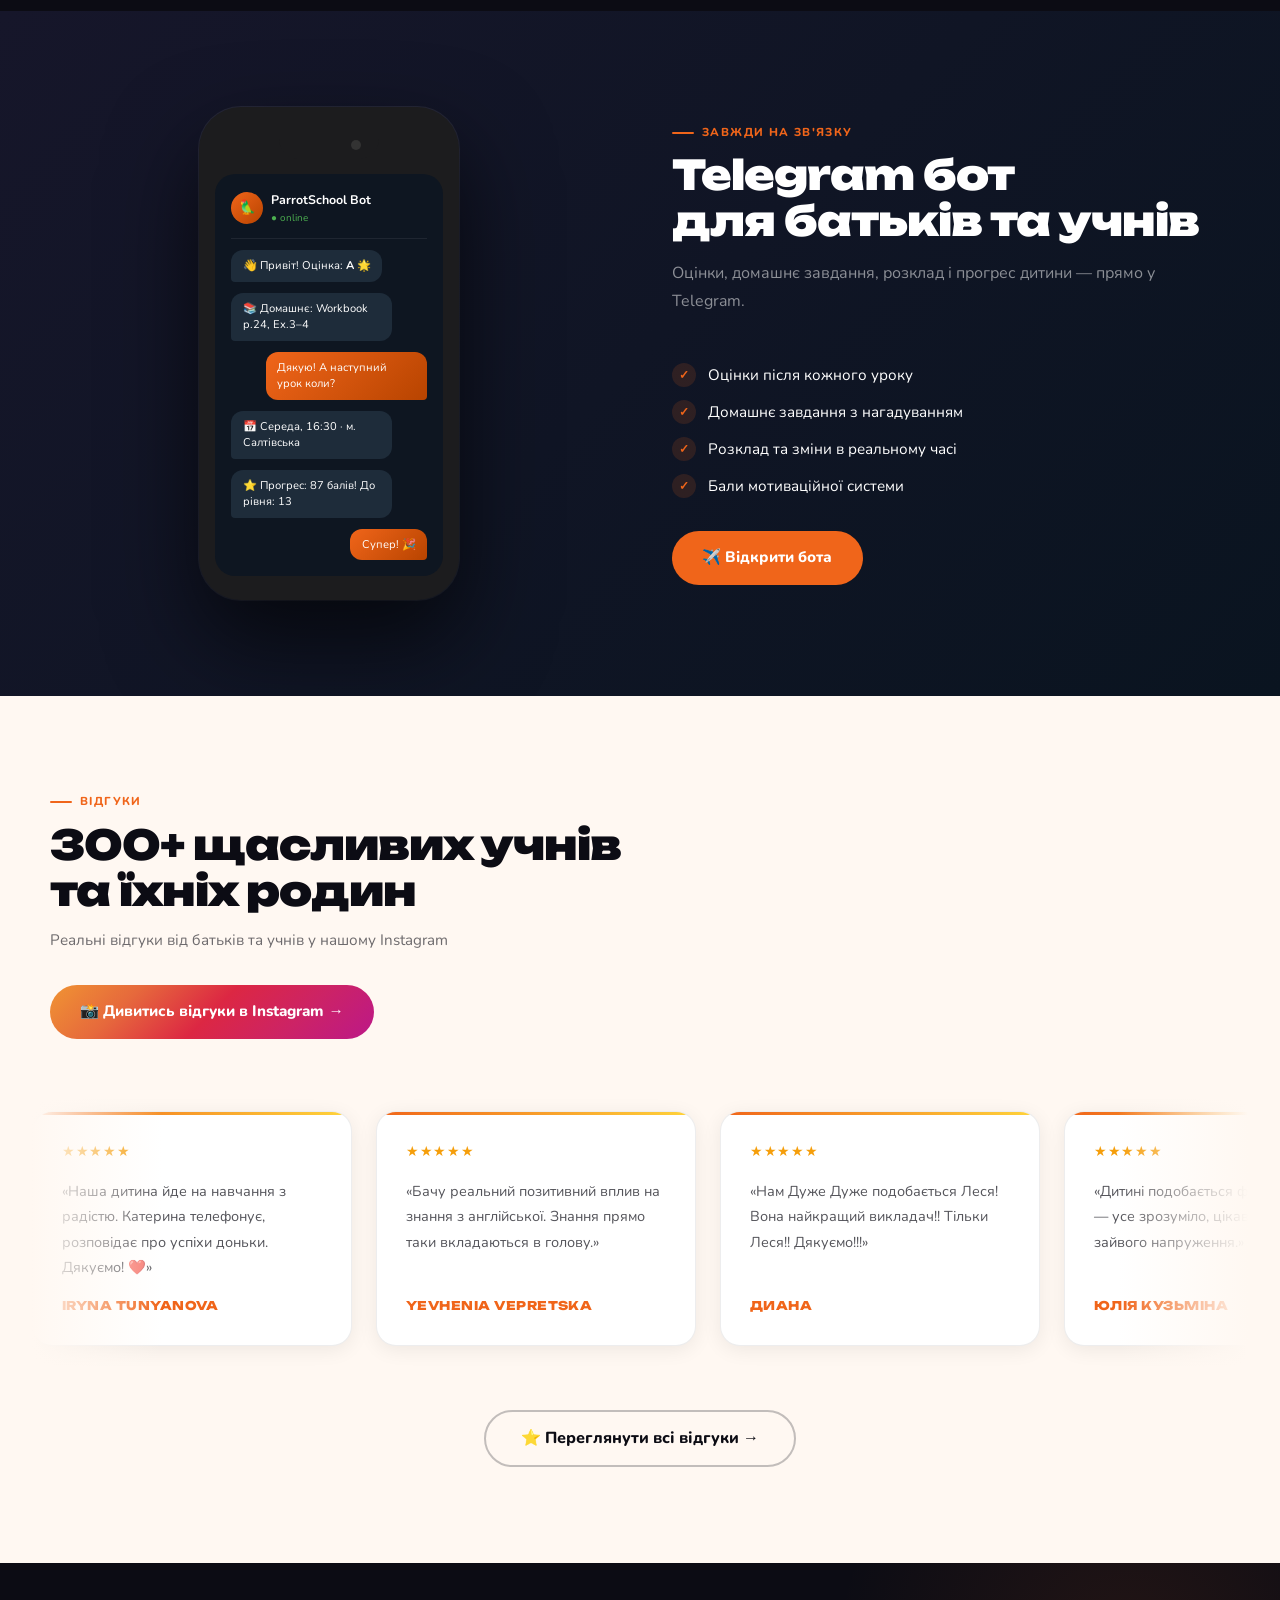
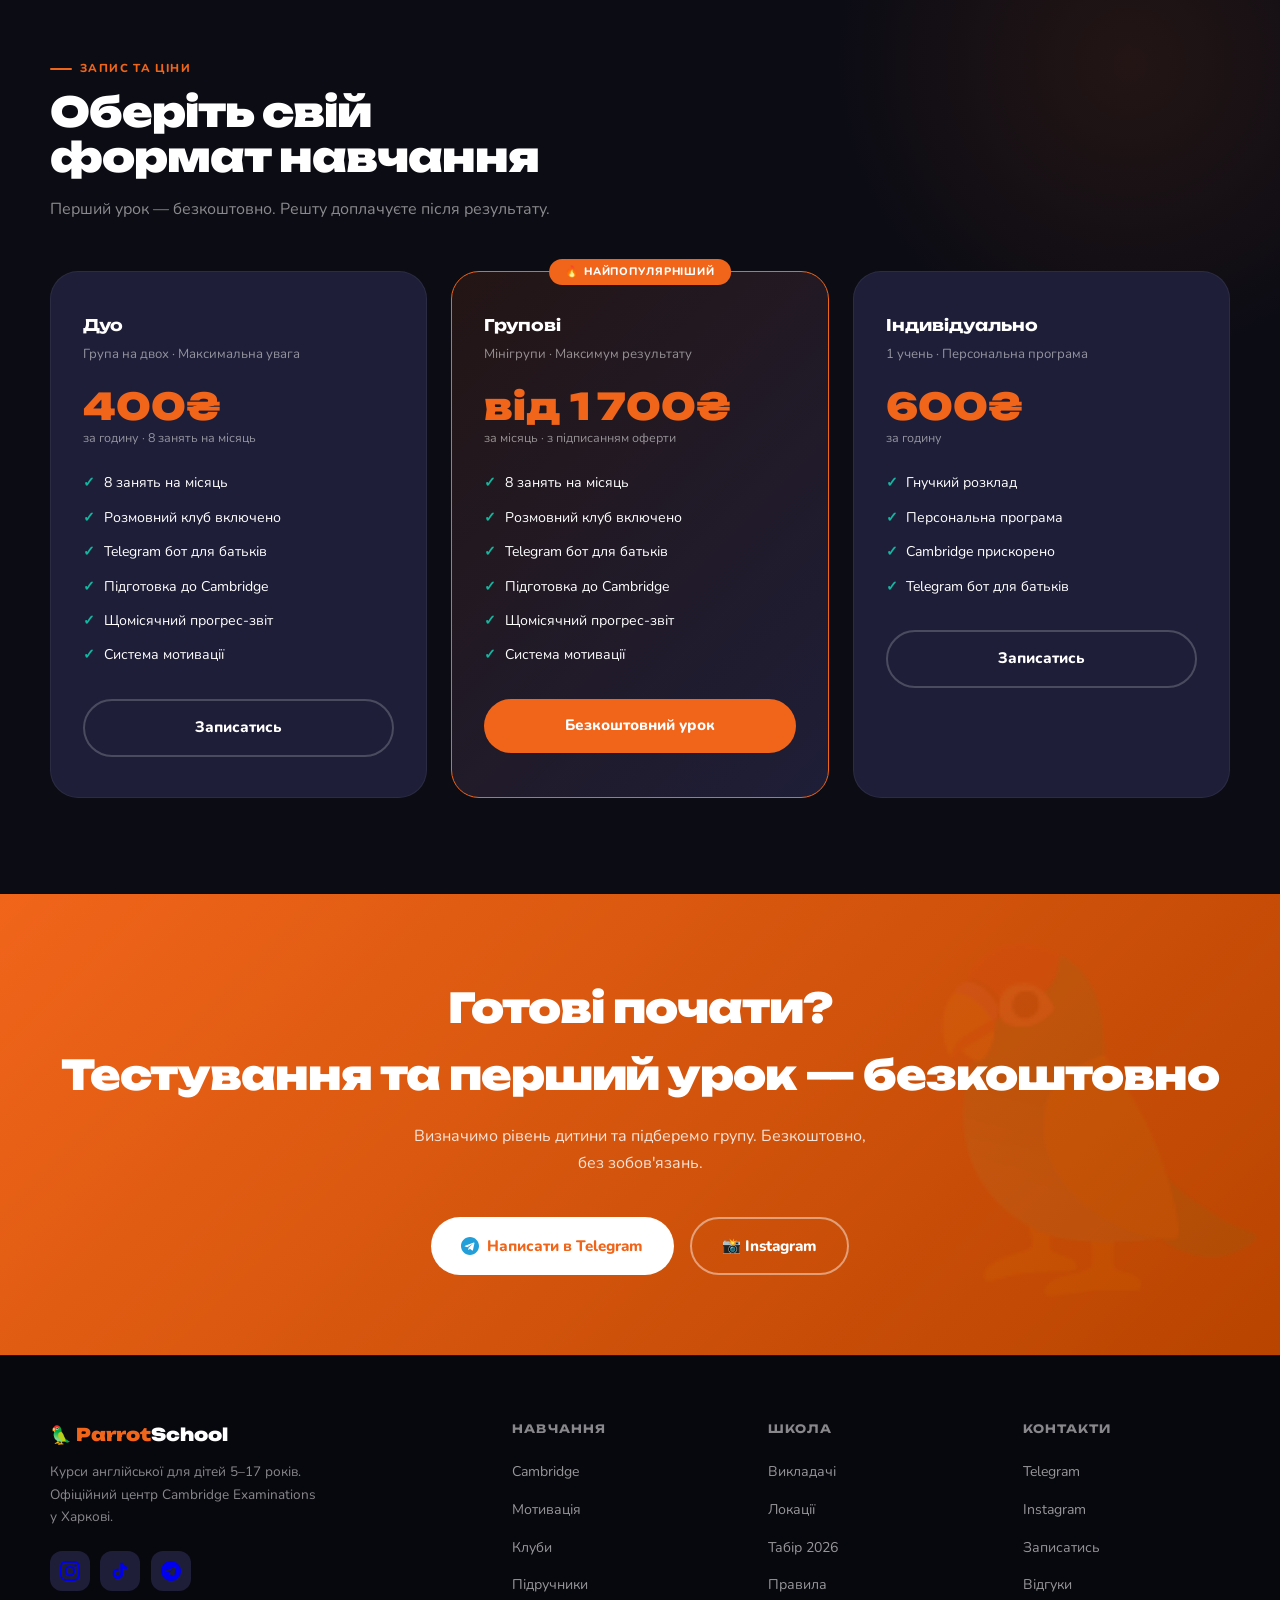
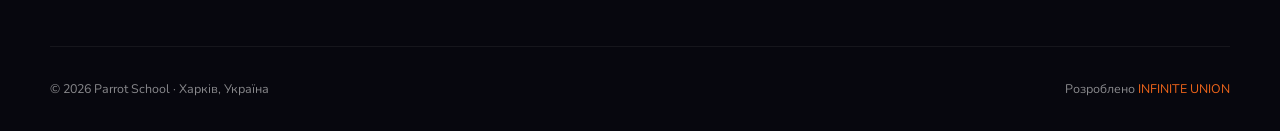
==== commit 9fc495c6: "fix: all Telegram links → @olya_parrot" ====
--- a/index.html
+++ b/index.html
@@ -622,7 +622,7 @@
   <h2 class="cta-t">Готові почати?<br>Тестування та перший урок — безкоштовно</h2>
   <p class="cta-s">Визначимо рівень дитини та підберемо групу. Безкоштовно, без зобов'язань.</p>
   <div class="cta-row">
-    <a href="https://t.me/gitsaye" class="btn btn-white" target="_blank" rel="noopener noreferrer" style="display:inline-flex;align-items:center;gap:.5rem">
+    <a href="https://t.me/olya_parrot" class="btn btn-white" target="_blank" rel="noopener noreferrer" style="display:inline-flex;align-items:center;gap:.5rem">
   <svg width="18" height="18" viewBox="0 0 24 24" fill="currentColor" style="color:#229ED9"><path d="M12 0C5.373 0 0 5.373 0 12s5.373 12 12 12 12-5.373 12-12S18.627 0 12 0zm5.894 8.221-1.97 9.28c-.145.658-.537.818-1.084.508l-3-2.21-1.447 1.394c-.16.16-.295.295-.605.295l.213-3.053 5.56-5.023c.242-.213-.054-.333-.373-.12L8.32 13.617l-2.96-.924c-.643-.204-.657-.643.136-.953l11.57-4.461c.537-.194 1.006.131.828.942z"/></svg>
   Написати в Telegram
 </a>
@@ -643,7 +643,7 @@
         <a href="https://www.tiktok.com/@parrot.school.kh" class="ft-soc" target="_blank" rel="noopener noreferrer" aria-label="TikTok">
           <svg width="20" height="20" viewBox="0 0 24 24" fill="currentColor"><path d="M19.59 6.69a4.83 4.83 0 01-3.77-4.25V2h-3.45v13.67a2.89 2.89 0 01-2.88 2.5 2.89 2.89 0 01-2.89-2.89 2.89 2.89 0 012.89-2.89c.28 0 .54.04.79.1V9.01a6.33 6.33 0 00-.79-.05 6.34 6.34 0 00-6.34 6.34 6.34 6.34 0 006.34 6.34 6.34 6.34 0 006.33-6.34V8.69a8.18 8.18 0 004.78 1.52V6.76a4.85 4.85 0 01-1.01-.07z"/></svg>
         </a>
-        <a href="https://t.me/gitsaye" class="ft-soc" target="_blank" rel="noopener noreferrer" aria-label="Telegram">
+        <a href="https://t.me/olya_parrot" class="ft-soc" target="_blank" rel="noopener noreferrer" aria-label="Telegram">
           <svg width="20" height="20" viewBox="0 0 24 24" fill="currentColor"><path d="M12 0C5.373 0 0 5.373 0 12s5.373 12 12 12 12-5.373 12-12S18.627 0 12 0zm5.894 8.221-1.97 9.28c-.145.658-.537.818-1.084.508l-3-2.21-1.447 1.394c-.16.16-.295.295-.605.295l.213-3.053 5.56-5.023c.242-.213-.054-.333-.373-.12L8.32 13.617l-2.96-.924c-.643-.204-.657-.643.136-.953l11.57-4.461c.537-.194 1.006.131.828.942z"/></svg>
         </a>
       </div>
